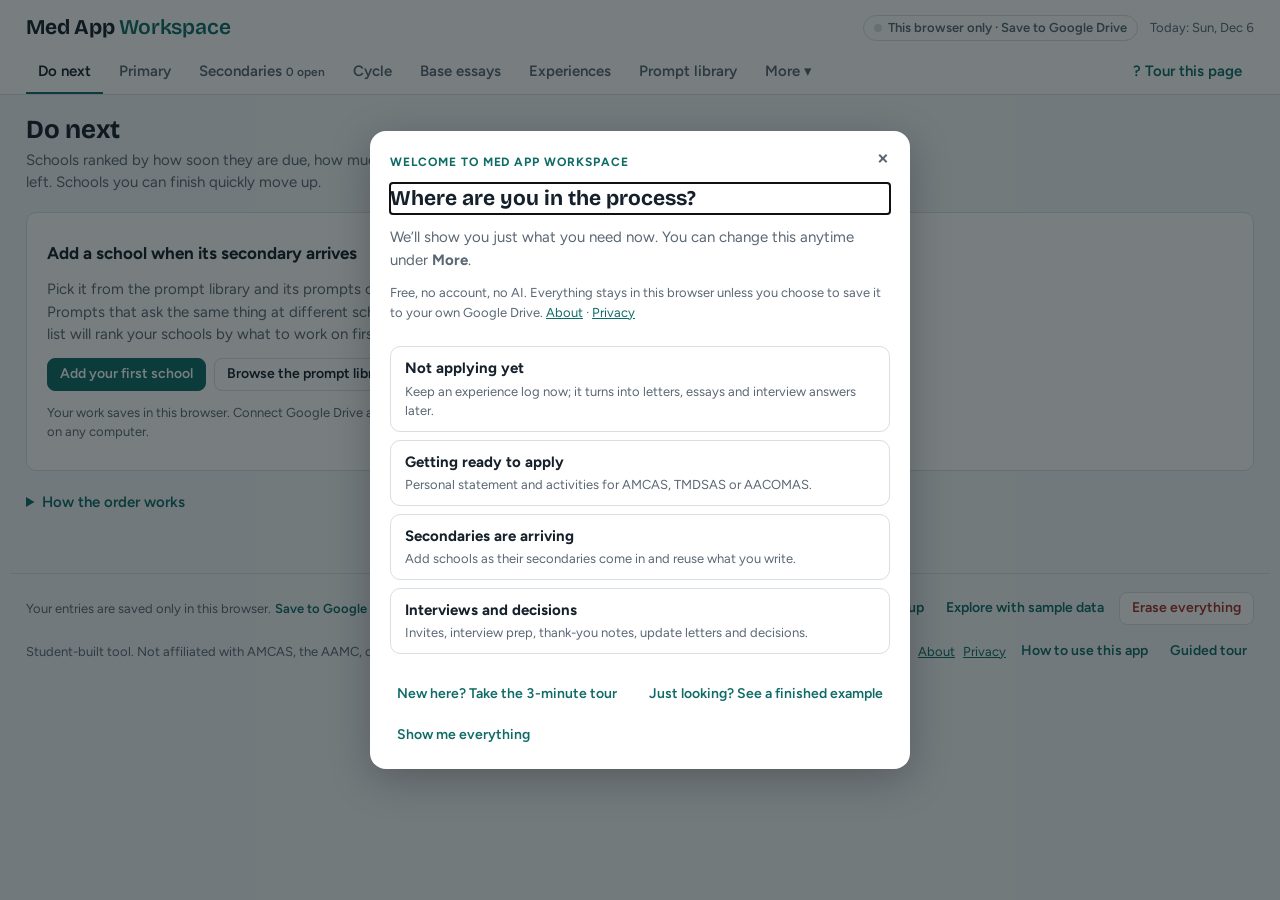
==== public/index.html @ 1014c9ec "Applicant testing (interview-stage user): add already-submitted schools without prompts, no overdue " ====
<!doctype html>
<html lang="en">
<head>
<meta charset="utf-8">
<meta name="viewport" content="width=device-width, initial-scale=1, viewport-fit=cover">
<title>Med App Workspace</title>
<meta name="description" content="Write and track your whole medical school application: primary essays and activities, secondaries, interviews, letters and decisions.">
<meta name="theme-color" content="#0E6B66">
<meta name="robots" content="noindex">
<link rel="manifest" href="manifest.webmanifest">
<link rel="icon" href="favicon.png" type="image/png">
<link rel="apple-touch-icon" href="apple-touch-icon.png">
<meta name="apple-mobile-web-app-capable" content="yes">
<meta name="apple-mobile-web-app-title" content="Secondaries">
<link rel="preconnect" href="https://fonts.googleapis.com">
<link rel="preconnect" href="https://fonts.gstatic.com" crossorigin>
<link rel="stylesheet" href="https://fonts.googleapis.com/css2?family=Bricolage+Grotesque:opsz,wght@12..96,600;12..96,700&family=Figtree:wght@400;500;600;700&family=Source+Serif+4:opsz,wght@8..60,400;8..60,600&display=swap">
<style>
/* Layout: one working column (max 960px); sticky tab bar; lists are divided rows, not card grids; essay text in a serif "page". */
:root{
  --bg:#F2F5F7; --surface:#FFFFFF; --ink:#15202B; --muted:#5A6774; --line:#D7DEE4; --line-soft:#E7ECF0;
  --accent:#0E6B66; --accent-ink:#FFFFFF; --accent-soft:#DCEEEB;
  --warn:#9A5800; --warn-soft:#FBEED6; --bad:#A1322A; --bad-soft:#F8E1DD; --good:#2C7537; --good-soft:#E0F0E2; --info:#1F5FA8; --info-soft:#E1ECF8;
  --ins:#CDEBD3; --del:#F5D6D1;
  --f-display:"Bricolage Grotesque", "Figtree", system-ui, sans-serif;
  --f-ui:"Figtree", system-ui, -apple-system, "Segoe UI", sans-serif;
  --f-essay:"Source Serif 4", Georgia, "Times New Roman", serif;
  --r:10px;
}
@media (prefers-color-scheme: dark){ :root:not([data-theme="light"]){
  --bg:#0E141A; --surface:#161F28; --ink:#E3E9EF; --muted:#94A2AF; --line:#2A3641; --line-soft:#212B35;
  --accent:#55BDB4; --accent-ink:#0B1A19; --accent-soft:#16332F;
  --warn:#E5A84E; --warn-soft:#3A2A11; --bad:#EF887E; --bad-soft:#3E1D1A; --good:#80CB8D; --good-soft:#18311E; --info:#8CB8EC; --info-soft:#17283D;
  --ins:#1F4228; --del:#4A2420; color-scheme:dark; } }
:root[data-theme="dark"]{
  --bg:#0E141A; --surface:#161F28; --ink:#E3E9EF; --muted:#94A2AF; --line:#2A3641; --line-soft:#212B35;
  --accent:#55BDB4; --accent-ink:#0B1A19; --accent-soft:#16332F;
  --warn:#E5A84E; --warn-soft:#3A2A11; --bad:#EF887E; --bad-soft:#3E1D1A; --good:#80CB8D; --good-soft:#18311E; --info:#8CB8EC; --info-soft:#17283D;
  --ins:#1F4228; --del:#4A2420; color-scheme:dark; }

*{box-sizing:border-box}
:root{padding-top:env(safe-area-inset-top,0px); padding-bottom:env(safe-area-inset-bottom,0px)}
body{margin:0; -webkit-text-size-adjust:100%}
[hidden]{display:none!important}
.tour{position:fixed; inset:0; z-index:50; background:rgba(10,20,25,.55); display:flex; align-items:flex-end; justify-content:center; padding:16px max(16px,env(safe-area-inset-right,0px)) max(16px,env(safe-area-inset-bottom,0px)) max(16px,env(safe-area-inset-left,0px))}
@media (min-width:600px){ .tour{align-items:center} }
.tour .card2{background:var(--surface); color:var(--ink); border-radius:16px; width:100%; max-width:460px; max-height:calc(100dvh - 32px); overflow-y:auto; padding:22px 20px 18px; display:flex; flex-direction:column; gap:12px; box-shadow:0 10px 40px rgba(0,0,0,.25)}
.tour .step-n{font-size:12px; text-transform:uppercase; letter-spacing:.08em; color:var(--accent); font-weight:700}
.tour h2{font-family:var(--f-display); font-size:21px}
.tour p{margin:0; color:var(--muted)}
.tour .dots{display:flex; gap:6px; justify-content:center}
.tour .dots i{width:7px; height:7px; border-radius:50%; background:var(--line)}
.tour .dots i.on{background:var(--accent)}
.tour .acts{display:flex; justify-content:space-between; align-items:center; gap:10px}
.tour .card2{max-width:540px; position:relative}
.tour .x{position:absolute; top:10px; right:10px; border:0; background:transparent; font-size:22px; line-height:1; color:var(--muted); padding:6px 10px; cursor:pointer; border-radius:8px}
.tour .x:hover{background:var(--line-soft)}
.tour .demo{background:var(--bg); border:1px solid var(--line); border-radius:12px; padding:12px; display:flex; flex-direction:column; gap:8px; font-size:13px}
.tour .demo .r{display:flex; gap:8px; align-items:center; flex-wrap:wrap}
.tour .fake{display:inline-flex; align-items:center; gap:6px; padding:4px 10px; border-radius:8px; border:1px solid var(--line); background:var(--surface); font-weight:600; font-size:12.5px}
.tour .fake.acc{background:var(--accent); border-color:var(--accent); color:var(--accent-ink)}
.tour .fake.warn{background:var(--warn-soft); border-color:transparent; color:var(--warn)}
.tour .fake.good{background:var(--good-soft); border-color:transparent; color:var(--good)}
.tour .ln{height:7px; border-radius:4px; background:var(--line)}
.tour .dots button{width:9px; height:9px; border-radius:50%; background:var(--line); border:0; padding:0; cursor:pointer}
.tour .dots button.on{background:var(--accent)}
.tour .foot2{display:flex; justify-content:space-between; align-items:center; gap:10px; flex-wrap:wrap; border-top:1px solid var(--line-soft); padding-top:10px}
.tour .foot2 label{display:inline-flex; gap:8px; align-items:center; font-size:13px; color:var(--muted); cursor:pointer}
.tour .keys{} @media (max-width:600px){ .tour .keys{display:none} }
.tour kbd{font-family:var(--f-ui); font-size:11px; border:1px solid var(--line); border-bottom-width:2px; border-radius:4px; padding:0 5px; color:var(--muted)}
.install{background:var(--warn-soft); border-radius:var(--r); padding:12px 14px; margin-top:14px}
.hero-empty{padding:28px 20px; display:flex; flex-direction:column; gap:12px; align-items:flex-start}
.hero-empty p{margin:0; color:var(--muted); max-width:60ch}
body{background:var(--bg); color:var(--ink); font-family:var(--f-ui); font-size:15px; line-height:1.5; font-variant-numeric:tabular-nums}
body::before{content:""; position:fixed; inset:0 0 auto; height:env(safe-area-inset-top,0px); z-index:10; background:var(--surface)}
.wrap{max-width:960px; margin:0 auto; padding-left:max(16px, env(safe-area-inset-left,0px)); padding-right:max(16px, env(safe-area-inset-right,0px))}
header.top{background:var(--surface); border-bottom:1px solid var(--line); position:sticky; top:env(safe-area-inset-top,0px); z-index:5}
.top-row{display:flex; align-items:center; gap:12px; padding-block:12px 0; flex-wrap:wrap}
.brand{font-family:var(--f-display); font-weight:700; font-size:21px; letter-spacing:-.01em; margin:0}
.brand span{color:var(--accent); font-weight:600}
.pill{display:inline-flex; align-items:center; gap:4px; font-size:12px; font-weight:600; padding:2px 8px; border-radius:999px; background:var(--line-soft); color:var(--muted); white-space:nowrap}
.top-row .grow{flex:1}
nav.tabs{display:flex; gap:4px; overflow-x:auto; padding-block:8px 0; scrollbar-width:none}
nav.tabs a{padding:8px 12px 10px; color:var(--muted); text-decoration:none; font-weight:600; border-bottom:2.5px solid transparent; white-space:nowrap}
nav.tabs a[aria-current="page"]{color:var(--ink); border-color:var(--accent)}
.tip{display:flex; align-items:flex-start; gap:10px; padding:10px 12px; margin-bottom:14px; border:1px solid var(--accent); border-radius:10px; background:var(--accent-soft)}
.tip-i{flex:none; width:20px; height:20px; border-radius:50%; background:var(--accent); color:#fff; font:700 12px/20px Georgia,serif; text-align:center; font-style:italic}
.ck-bar{height:4px; background:var(--line-soft); margin:0 16px}
.ck-bar i{display:block; height:100%; background:var(--accent); border-radius:2px}
.ck-list li{align-items:center}
.ck-list .ck-box{width:20px; height:20px; flex:none; border:1.5px solid var(--line); border-radius:6px; display:inline-flex; align-items:center; justify-content:center; font-size:13px; color:#fff; margin-right:10px}
.ck-list li.done .ck-box{background:var(--accent); border-color:var(--accent)}
.ck-list li.done .main{color:var(--muted); text-decoration:line-through}
.sr-only{position:absolute; width:1px; height:1px; overflow:hidden; clip:rect(0 0 0 0)}
#gt{position:fixed; inset:0; z-index:60}
#gt .gt-hole{position:fixed; border-radius:12px; box-shadow:0 0 0 9999px rgba(10,20,25,.6); outline:2px solid var(--accent); outline-offset:2px; pointer-events:none; transition:top .25s, left .25s, width .25s, height .25s}
#gt .gt-hole.none{outline:none; width:0; height:0; top:50%; left:50%}
#gt .gt-pop{position:fixed; width:min(380px, calc(100vw - 32px)); background:var(--surface); color:var(--ink); border-radius:14px; padding:16px 18px 14px; box-shadow:0 12px 40px rgba(0,0,0,.3); display:flex; flex-direction:column; gap:8px}
#gt .gt-pop h2{margin:0; font-size:18px}
#gt .gt-pop p{margin:0; line-height:1.5}
#gt .gt-n{font-size:12px; letter-spacing:.06em; text-transform:uppercase; color:var(--accent); font-weight:700}
#gt .gt-acts{display:flex; gap:8px; align-items:center; margin-top:4px; flex-wrap:wrap}
.stage-opt{display:flex; flex-direction:column; align-items:flex-start; gap:2px; text-align:left; width:100%; padding:10px 14px; border:1px solid var(--line); border-radius:10px; background:var(--card, transparent); color:inherit; font:inherit; cursor:pointer}
.stage-opt:hover,.stage-opt:focus-visible,.stage-opt.on{border-color:var(--accent); background:var(--accent-soft)}
.stage-opt span{font-size:13px; color:var(--muted)}
nav.tabs .tab-more{font:inherit; background:none; border:0; border-bottom:2.5px solid transparent; padding:8px 12px 10px; color:var(--muted); font-weight:600; cursor:pointer; white-space:nowrap}
nav.tabs .tab-more[aria-expanded="true"]{color:var(--ink)}
nav.tabs .tab-help{margin-left:auto; color:var(--accent)}
nav.tabs a .n{font-size:12px; margin-left:4px; color:var(--muted)}
main{padding-block:20px 60px}
.layout{display:grid; grid-template-columns:minmax(0,1fr); gap:20px; align-items:start}
@media (min-width:1180px){ .wrap{max-width:1260px} .layout.has-side{grid-template-columns:minmax(0,1fr) 300px} .side{position:sticky; top:calc(env(safe-area-inset-top,0px) + 110px); max-height:calc(100vh - 130px); overflow-y:auto} .side-m{display:none} }
@media (max-width:1179px){ .side{display:none} }
.sugg{display:flex; flex-direction:column; gap:10px}
.sugg-h{display:flex; align-items:baseline; gap:8px}
.sugg-h h2{font-size:15px; flex:1}
.sg{background:var(--surface); border:1px solid var(--line); border-radius:var(--r); padding:12px 14px; display:flex; flex-direction:column; gap:8px}
.sg .k{font-size:11px; font-weight:700; text-transform:uppercase; letter-spacing:.07em; color:var(--accent)}
.sg .k.warn{color:var(--warn)}
.sg p{margin:0; font-size:13.5px; line-height:1.45}
.sg q{display:block; quotes:none; font-family:var(--f-essay); font-size:14px; color:var(--muted); border-left:2px solid var(--line); padding-left:8px}
.sg .acts{display:flex; gap:6px; flex-wrap:wrap}
.sg .acts button{font-size:12.5px; padding:5px 9px}
.sg .acts .ghost{padding-inline:4px}
.sim{font-size:12px; font-weight:700; color:var(--muted); font-variant-numeric:tabular-nums}
details.side-m{margin-bottom:16px; background:var(--surface); border:1px solid var(--line); border-radius:var(--r)}
details.side-m > summary{cursor:pointer; padding:12px 14px; font-weight:700; list-style:none; display:flex; gap:8px; align-items:center}
details.side-m > summary::-webkit-details-marker{display:none}
details.side-m > summary::after{content:"Show"; margin-left:auto; font-weight:600; color:var(--accent); font-size:13px}
details.side-m[open] > summary::after{content:"Hide"}
details.side-m .sugg{padding:0 12px 12px}
.brief{background:var(--surface); border:1px solid var(--line); border-radius:var(--r); padding:14px 16px; margin-bottom:16px; display:grid; grid-template-columns:auto minmax(0,1fr); gap:8px 14px; align-items:baseline}
.brief dt{font-size:12px; font-weight:700; text-transform:uppercase; letter-spacing:.07em; color:var(--muted); white-space:nowrap}
.brief dd{margin:0; font-size:15px; line-height:1.45}
.brief dd .od{color:var(--bad); font-weight:600}
.brief dd button{margin-left:6px; vertical-align:baseline; font-size:13px; padding:4px 10px}
.brief .first dt{color:var(--accent)}
.brief .first dd{font-weight:600}
@media (max-width:520px){ .brief{grid-template-columns:minmax(0,1fr)} .brief dt{margin-top:4px} }
#sync-chip{display:inline-flex}
.schip{display:inline-flex; align-items:center; gap:6px; font-size:13px; font-weight:600; padding:4px 10px; border-radius:999px; border:1px solid var(--line); background:var(--surface); color:var(--muted); cursor:pointer; white-space:nowrap}
.schip i{width:8px; height:8px; border-radius:50%; background:var(--muted); flex:none}
.schip.ok i{background:var(--good)} .schip.busy i{background:var(--accent)} .schip.warn{color:var(--warn); border-color:var(--warn)} .schip.warn i{background:var(--warn)} .schip.local i{background:var(--line)}
@media (max-width:520px){ #today-l{display:none} }
.lockout{position:fixed; inset:0; z-index:60; background:rgba(10,20,25,.6); display:flex; align-items:center; justify-content:center; padding:16px}
.lockout .card2{background:var(--surface); color:var(--ink); border-radius:16px; max-width:420px; padding:22px 20px; display:flex; flex-direction:column; gap:12px}
.lockout h2{font-family:var(--f-display); font-size:21px} .lockout p{margin:0; color:var(--muted)}
.gbtn{display:inline-flex; align-items:center; gap:8px}
.gbtn svg{width:16px; height:16px}
.badge{display:inline-flex; min-width:20px; height:20px; padding:0 6px; border-radius:10px; background:var(--accent); color:var(--accent-ink); font-size:12px; font-weight:700; align-items:center; justify-content:center}
h1{font-family:var(--f-display); font-weight:700; font-size:26px; line-height:1.15; margin:0 0 4px; text-wrap:balance; letter-spacing:-.01em}
h2{font-size:17px; margin:0; font-weight:700}
h3{font-size:12px; text-transform:uppercase; letter-spacing:.07em; color:var(--muted); margin:0; font-weight:700}
.sub{color:var(--muted); margin:0 0 18px; max-width:65ch}
.stack{display:flex; flex-direction:column; gap:16px}
.row{display:flex; gap:8px; align-items:center; flex-wrap:wrap}
.muted{color:var(--muted)}
.small{font-size:13px}
a{color:var(--accent)}
button, .btn{font:inherit; font-weight:600; font-size:14px; border-radius:8px; border:1px solid var(--line); background:var(--surface); color:var(--ink); padding:7px 12px; cursor:pointer; line-height:1.2}
button:hover{border-color:var(--muted)}
button.primary{background:var(--accent); border-color:var(--accent); color:var(--accent-ink)}
button.ghost{border-color:transparent; background:transparent; color:var(--accent); padding-inline:6px}
button.danger{color:var(--bad)}
button:disabled{opacity:.5; cursor:not-allowed}
button:focus-visible, a:focus-visible, input:focus-visible, select:focus-visible, textarea:focus-visible{outline:2.5px solid var(--accent); outline-offset:2px}
input, select, textarea{font:inherit; color:var(--ink); background:var(--surface); border:1px solid var(--line); border-radius:8px; padding:7px 9px; min-width:0}
label.f, div.f{display:flex; flex-direction:column; gap:4px; font-size:13px; font-weight:600; color:var(--muted)}
label.f input, label.f select{font-weight:400; color:var(--ink)}
label.chk{display:inline-flex; gap:8px; align-items:center; font-weight:600; font-size:14px}
.panel{background:var(--surface); border:1px solid var(--line); border-radius:var(--r)}
.panel > .ph{padding:12px 16px; border-bottom:1px solid var(--line-soft); display:flex; gap:10px; align-items:center; flex-wrap:wrap}
.panel > .pb{padding:14px 16px}
.list{list-style:none; margin:0; padding:0}
.list > li{padding:14px 16px; border-top:1px solid var(--line-soft); display:flex; gap:14px; align-items:flex-start}
.list > li:first-child{border-top:0}
.list .main{flex:1; min-width:0}
.rank-n{font-family:var(--f-display); font-weight:700; font-size:22px; color:var(--muted); width:28px; flex:none; line-height:1.1; text-align:right}
.chips{display:flex; gap:6px; flex-wrap:wrap; margin-top:6px}
.chip{font-size:12px; font-weight:600; padding:2px 8px; border-radius:6px; background:var(--line-soft); color:var(--muted); white-space:nowrap}
.chip.bad{background:var(--bad-soft); color:var(--bad)}
.chip.warn{background:var(--warn-soft); color:var(--warn)}
.chip.good{background:var(--good-soft); color:var(--good)}
.chip.acc{background:var(--accent-soft); color:var(--accent)}
/* one status color system: Not started grey, Drafting amber, Ready blue, In portal / Submitted green */
.st-todo{--sc:var(--muted); --sb:var(--line-soft)} .st-drafting{--sc:var(--warn); --sb:var(--warn-soft)} .st-ready{--sc:var(--info); --sb:var(--info-soft)} .st-pasted{--sc:var(--good); --sb:var(--good-soft)}
.pill{display:inline-flex; align-items:center; gap:6px; font-size:12.5px; font-weight:650; padding:3px 10px; border-radius:999px; background:var(--sb); color:var(--sc); white-space:nowrap}
.pill::before{content:""; width:7px; height:7px; border-radius:50%; background:var(--sc)}
select.pill{appearance:none; -webkit-appearance:none; border:1px solid transparent; padding:4px 26px 4px 12px; cursor:pointer; background-image:linear-gradient(45deg,transparent 50%,var(--sc) 50%),linear-gradient(135deg,var(--sc) 50%,transparent 50%); background-position:calc(100% - 13px) 55%, calc(100% - 9px) 55%; background-size:4px 4px; background-repeat:no-repeat; background-color:var(--sb); height:auto; min-height:0}
select.pill::before{display:none}
.next{margin-top:8px; font-size:14px}
.next b{font-weight:700}
.stars{color:var(--accent); letter-spacing:1px; font-size:13px}
.stars .off{color:var(--line)}
.back{display:inline-flex; gap:6px; margin-bottom:10px}
.grid-f{display:grid; grid-template-columns:repeat(auto-fit, minmax(150px,1fr)); gap:12px}
.computed{font-size:15px; font-weight:600; color:var(--ink); padding:7px 0}
.etable{width:100%; border-collapse:collapse}
.etable td{padding:12px 16px; border-top:1px solid var(--line-soft); vertical-align:top}
.etable tr:first-child td{border-top:0}
.prompt-t{font-weight:600}
.meter{display:flex; align-items:center; gap:8px; font-size:13px; color:var(--muted)}
.bar{width:80px; height:6px; border-radius:3px; background:var(--line-soft); overflow:hidden; flex:none}
.bar i{display:block; height:100%; background:var(--accent)}
.bar.over i{background:var(--bad)}
.meter.over{color:var(--bad); font-weight:600}
.banner{border-radius:var(--r); padding:12px 14px; display:flex; gap:12px; align-items:center; flex-wrap:wrap}
.banner.warn{background:var(--warn-soft); color:var(--ink)}
.banner.warn strong{color:var(--warn)}
.banner.info{background:var(--accent-soft)}
.banner .grow{flex:1; min-width:200px}
.page{font-family:var(--f-essay); font-size:17px; line-height:1.65; width:100%; min-height:260px; padding:16px 18px; resize:vertical; border-radius:var(--r)}
#essay-text.page{min-height:max(320px, 52vh); resize:none; overflow:hidden; padding:22px 26px; font-size:17.5px; line-height:1.7}
.promptbox.clamp{display:-webkit-box; -webkit-line-clamp:2; -webkit-box-orient:vertical; overflow:hidden}
.ebar{position:sticky; bottom:0; z-index:5; display:flex; align-items:center; gap:10px; flex-wrap:wrap; padding:10px 12px; margin-top:-6px; background:var(--surface); border:1px solid var(--line); border-radius:var(--r); box-shadow:0 -6px 18px rgba(0,0,0,.06)}
.ebar .grow{flex:1}
.emenu{position:relative} .emenu>summary{list-style:none; cursor:pointer; padding:6px 10px; border-radius:8px; font-weight:700} .emenu>summary::-webkit-details-marker{display:none}
.emenu[open]>div{position:absolute; right:0; bottom:calc(100% + 6px); z-index:20; min-width:220px; padding:6px; background:var(--surface); border:1px solid var(--line); border-radius:10px; box-shadow:0 10px 30px rgba(0,0,0,.15); display:flex; flex-direction:column; gap:2px}
.emenu[open]>div button{justify-content:flex-start; text-align:left; width:100%}
.sumline{display:flex; justify-content:space-between; align-items:center; gap:12px; flex-wrap:wrap; padding:10px 14px; margin:4px 0 16px; background:var(--surface); border:1px solid var(--line); border-radius:var(--r); font-size:14.5px}
.sumline .dot{margin:0 8px; color:var(--muted)}
.erows .erow{display:grid; grid-template-columns:minmax(0,1fr) auto auto auto auto; align-items:center; gap:12px}
.erow-t{font-weight:650; font-size:15.5px}
.erow-t .linkish{font:inherit; background:none; border:0; padding:0; color:var(--ink); cursor:pointer; text-align:left}
.erow-t .linkish:hover{color:var(--accent); text-decoration:underline}
.erow-p{display:-webkit-box; -webkit-line-clamp:1; -webkit-box-orient:vertical; overflow:hidden; margin-top:2px; max-width:72ch}
.erow .emenu[open]>div{bottom:auto; top:calc(100% + 6px)}
@media (max-width:760px){ .erows .erow{grid-template-columns:minmax(0,1fr) auto auto; gap:8px 10px} .erows .erow .main{grid-column:1/-1} .erow-m{grid-column:1/-1} .erows .erow select.pill{justify-self:start; width:auto; max-width:100%} }
.stabs{display:flex; gap:4px; flex-wrap:wrap; margin-bottom:8px}
.stabs button{font-size:13px; padding:5px 10px; border-radius:999px; border:1px solid var(--line); background:transparent; color:var(--muted); font-weight:600}
.stabs button[aria-pressed="true"]{background:var(--accent-soft); color:var(--accent); border-color:var(--accent)}
.stabs .n{font-size:11.5px; margin-left:4px; opacity:.8}
.promptbox{font-family:var(--f-essay); font-size:17px; line-height:1.5; margin:4px 0 0; max-width:70ch}
.diff{font-family:var(--f-essay); font-size:16px; line-height:1.8; white-space:pre-wrap; overflow-wrap:anywhere}
.diff del{background:var(--del); text-decoration:line-through; text-decoration-color:var(--bad); border-radius:3px; padding:1px 1px}
.diff ins{background:var(--ins); text-decoration:none; border-radius:3px; padding:1px 1px}
.hacts{display:inline-flex; gap:4px; vertical-align:middle; margin:0 4px; white-space:nowrap}
.hacts button{font-family:var(--f-ui); font-size:12px; padding:2px 7px; border-radius:6px}
.hacts .nf{font-family:var(--f-ui); font-size:12px; color:var(--muted); font-style:italic}
.legend{display:flex; gap:14px; flex-wrap:wrap; font-size:13px; color:var(--muted)}
.legend del, .legend ins{padding:0 4px; border-radius:3px}
.legend del{background:var(--del)} .legend ins{background:var(--ins); text-decoration:none}
.two{display:grid; grid-template-columns:minmax(0,1fr) 300px; gap:16px; align-items:start}
@media (max-width:760px){ .two{grid-template-columns:minmax(0,1fr)} }
.fam-head{display:flex; gap:10px; align-items:baseline; flex-wrap:wrap}
details.how{margin-top:20px}
details.how summary{cursor:pointer; font-weight:600; color:var(--accent)}
details.how div{padding-top:8px; color:var(--muted); max-width:65ch}
.toast{position:fixed; left:50%; transform:translateX(-50%); bottom:calc(20px + env(safe-area-inset-bottom,0px)); background:var(--ink); color:var(--bg); padding:9px 14px; border-radius:8px; font-weight:600; font-size:14px; z-index:20; max-width:calc(100% - 32px)}
.empty{padding:18px 16px; color:var(--muted)}
.picker{position:relative}
.seg{display:inline-flex; border:1px solid var(--line); border-radius:8px; overflow:hidden}
.seg button{border:0; border-radius:0; padding:6px 12px; background:var(--surface); color:var(--muted)}
.seg button+button{border-left:1px solid var(--line)}
.seg button[aria-pressed="true"]{background:var(--accent); color:var(--accent-ink)}
.pick-list{list-style:none; margin:6px 0 0; padding:4px; border:1px solid var(--line); border-radius:8px; background:var(--surface); max-height:320px; overflow-y:auto}
.pick-list li{padding:8px 10px; border-radius:6px; cursor:pointer; display:flex; gap:10px; align-items:baseline; justify-content:space-between}
.pick-list li .nm{font-weight:600; min-width:0}
.pick-list li .meta{font-size:12px; color:var(--muted); white-space:nowrap}
.pick-list li[aria-selected="true"], .pick-list li:hover{background:var(--accent-soft)}
.pick-list li[aria-disabled="true"]{cursor:default; opacity:.55; background:none}
.pick-list li.custom{border-top:1px solid var(--line-soft); margin-top:4px; color:var(--accent)}
.chosen{display:flex; gap:10px; align-items:center; flex-wrap:wrap; padding:10px 12px; border-radius:8px; background:var(--accent-soft)}
.chosen b{flex:1; min-width:0}
.plist{list-style:none; margin:0; padding:0; border:1px solid var(--line-soft); border-radius:8px}
.plist li{padding:10px 12px; border-top:1px solid var(--line-soft)}
.plist li:first-child{border-top:0}
.plist label{display:flex; gap:10px; align-items:flex-start; cursor:pointer}
.plist input{margin-top:4px; flex:none}
.plist .pm{font-size:12px; color:var(--muted); margin-top:2px}
.lib-s{display:flex; gap:10px; align-items:center; margin-bottom:14px}
.lib-s input{flex:1}
textarea.code{font-family:ui-monospace, Menlo, monospace; font-size:12px; width:100%; min-height:90px}
footer.foot{border-top:1px solid var(--line); padding-block:18px 30px; color:var(--muted); font-size:13px}
@media (max-width:600px){
  .etable, .etable tbody, .etable tr, .etable td{display:block; width:100%}
  .etable td{border-top:0; padding:4px 16px}
  .etable tr{border-top:1px solid var(--line-soft); padding-block:10px}
  .etable tr:first-child{border-top:0}
  h1{font-size:23px}
}
@media (prefers-reduced-motion:no-preference){ .toast{animation:up .18s ease-out} @keyframes up{from{opacity:.4; transform:translate(-50%,6px)}} }

/* cycle board */
.board{display:grid; grid-template-columns:repeat(5,minmax(0,1fr)); gap:10px; align-items:start}
.bcol{background:var(--line-soft); border-radius:var(--r); padding:10px; min-width:0}
.bcol h3{margin:0 0 8px; font-size:13px}
.bcard{display:flex; flex-direction:column; align-items:flex-start; gap:6px; width:100%; text-align:left; background:var(--surface); border:1px solid var(--line); border-radius:8px; padding:9px 10px; margin-bottom:8px; cursor:pointer; font:inherit; color:inherit}
.bcard:hover{border-color:var(--accent)}
.two-col{display:grid; grid-template-columns:1fr 1fr; gap:14px; align-items:start}
@media (max-width:800px){ .two-col{grid-template-columns:1fr} }
.bcard .nm{font-weight:600; font-size:14px; line-height:1.25}
.bcard .chip{white-space:normal; text-align:left}
@media (max-width:900px){ .board{grid-template-columns:1fr 1fr} }
@media (max-width:560px){ .board{grid-template-columns:1fr} }

/* focus view */
body.focus-mode header.top, body.focus-mode #foot{display:none}
body.focus-mode #main{max-width:none; padding:0}
.focus{min-height:100vh; display:flex; flex-direction:column; background:var(--bg)}
.fbar{position:sticky; top:0; z-index:5; display:flex; align-items:center; gap:12px; padding:10px 20px; background:var(--surface); border-bottom:1px solid var(--line); flex-wrap:wrap}
.fgrid{flex:1; display:grid; grid-template-columns:minmax(0,720px); justify-content:center; gap:28px; padding:24px 20px 90px}
.fgrid.with-rail{grid-template-columns:minmax(0,720px) minmax(260px,380px)}
.fcol{min-width:0}
.fprompt{font-family:var(--f-essay); font-size:15px; color:var(--muted); line-height:1.55; margin:0 0 14px; padding:0 2px}
.fpage{min-height:62vh; font-size:19px; line-height:1.75; padding:22px 26px; border-color:transparent; box-shadow:0 1px 3px rgba(0,0,0,.06)}
.frail{position:sticky; top:70px; align-self:start; max-height:calc(100vh - 160px); overflow:auto; display:flex; flex-direction:column; gap:12px}
.fstatus{position:fixed; left:0; right:0; bottom:0; display:flex; justify-content:space-between; align-items:center; gap:12px; padding:10px 20px; background:var(--surface); border-top:1px solid var(--line); flex-wrap:wrap}
@media (max-width:900px){ .fgrid.with-rail{grid-template-columns:minmax(0,1fr)} .frail{position:static; max-height:none} }
.vstrip{display:flex; flex-wrap:wrap; align-items:center; gap:6px}
.vchip{font:inherit; font-size:13px; padding:3px 10px; border-radius:999px; border:1px solid var(--line); background:var(--card, transparent); color:inherit; cursor:pointer}
.vchip.on{border-color:var(--accent); background:var(--accent-soft); font-weight:600}
.vchip.work{cursor:default; border-style:dashed}
</style>
</head>
<body>
<header class="top">
  <div class="wrap">
    <div class="top-row">
      <p class="brand">Med App <span>Workspace</span></p>
      <span class="pill" id="demo-pill" hidden>Sample data</span>
      <span class="grow"></span>
      <span id="sync-chip"></span>
      <span class="small muted" id="today-l"></span>
    </div>
    <nav class="tabs" id="tabs" aria-label="Sections"></nav>
  </div>
</header>
<div class="wrap" id="install-wrap" hidden><div class="install small"><b>Tip: add this to your Home Screen.</b> In Safari, tap Share, then Add to Home Screen, and use that icon from now on. On iPhone, what you save in Safari doesn’t carry over to the Home Screen app. Already started here? Tap Download backup at the bottom of the page, then Restore backup in the Home Screen app.</div></div>
<main class="wrap" id="main"></main>
<footer class="wrap foot" id="foot"></footer>
<div class="toast" id="toast" role="status" aria-live="polite" hidden></div>
<div class="lockout" id="lockout" hidden><div class="card2"><h2>Open in another tab</h2><p>Secondaries is open in another tab or window. To keep your work from being overwritten, only one can be used at a time.</p><button class="primary" id="lock-take">Use it here instead</button></div></div>
<div class="tour" id="tour" role="dialog" aria-modal="true" aria-labelledby="tour-title" hidden></div>
<div id="gt" role="dialog" aria-modal="true" aria-labelledby="gt-title" hidden><div class="gt-hole"></div><div class="gt-pop"></div></div>
<input type="file" id="restore-file" accept="application/json,.json" hidden>
<input type="file" id="exp-file" accept=".json,.txt,.md,text/plain,application/json" hidden>
<script src="config.js"></script>
<script src="library.js"></script>
<script src="invites.js"></script>

<script>
(function(){
"use strict";
const KEY = "secondaries-v1";
const TOURKEY = "secondaries-intro-hide-v2"; // "1" = don't show the intro on opening
const LIB = (window.PROMPT_LIBRARY && window.PROMPT_LIBRARY.schools) ? window.PROMPT_LIBRARY : {cycle:"", updated:"", schools:[]};
const SHOW_LIBRARY = LIB.schools.length > 0;
const CYCLE = LIB.cycle || "2026-2027";        // cycle the prompt library is for
const FIRST_CYCLE = "2026-2027";               // data saved before cycles were tracked belongs to this one
const REPORT_URL = "https://tally.so/r/rD5rjo"; // "report a prompt change" form (Tally); reviewed before anything changes
function cyc(c){ return c ? c.slice(0,4)+"–"+c.slice(7) : ""; }   // "2026-2027" -> "2026–27"
function reportUrl(name, dual){ return REPORT_URL+"?school="+encodeURIComponent(name||"")+"&cycle="+encodeURIComponent(CYCLE)+"&track="+encodeURIComponent(dual?"MD/PhD or DO/PhD":"MD or DO"); }
function reportLink(name, dual, label){ return '<a class="small" href="'+esc(reportUrl(name,dual))+'" target="_blank" rel="noopener">'+(label||"Report a prompt change")+'</a>'; }
const FAM = {
  diversity:"Diversity & perspective", challenge:"Challenge or failure", why:"Why this school",
  gap:"Gap year / current activities", team:"Teamwork & conflict", career:"Career goals & interests",
  service:"Service & community", ethics:"Ethical dilemma", osteo:"Why osteopathic medicine",
  mdphd:"Why MD/PhD", research:"Research experience", resint:"Research interests", anything:"Anything else", other:"Other",
  update:"Update letter", loi:"Letter of intent", thanks:"Thank-you note", ps:"Personal statement"};
const STATUS = {todo:"Not started", drafting:"Drafting", ready:"Ready", pasted:"In portal"};
const LETTER_FAMS = ["update","loi","thanks"];
function isLetter(e){ return !!e && LETTER_FAMS.includes(e.family); }
function stClass(e){ return "st-"+(e.status||"todo"); }
function statusLabel(e){ return isLetter(e)&&e.status==="pasted" ? "Sent" : (STATUS[e.status]||STATUS.todo); }
function statusOpts(e){ return Object.entries(STATUS).map(([k,l])=>'<option value="'+k+'"'+(e.status===k?' selected':'')+'>'+(isLetter(e)&&k==="pasted"?"Sent":l)+'</option>').join(""); }
const OUTCOME = {hold:"On hold", wl:"Waitlisted", acc:"Accepted", rej:"Rejected", wd:"Withdrawn"};
const INV = (window.INVITE_DATA && window.INVITE_DATA.schools) ? window.INVITE_DATA : {schools:{}};
const DEFAULT_TURNAROUND = 14;

/* ---------- dates ---------- */
const DAY = 864e5;
function today(){ const d=new Date(); d.setHours(0,0,0,0); return d; }
function iso(d){ const z=n=>String(n).padStart(2,"0"); return d.getFullYear()+"-"+z(d.getMonth()+1)+"-"+z(d.getDate()); }
function parse(s){ if(!s) return null; const [y,m,d]=s.split("-").map(Number); return new Date(y,m-1,d); }
function off(n){ return iso(new Date(today().getTime()+n*DAY)); }
function fmt(s){ const d=parse(s); return d? d.toLocaleDateString(undefined,{month:"short", day:"numeric"}) : "—"; }
function daysUntil(s){ const d=parse(s); return d? Math.round((d-today())/DAY) : null; }
function addDays(s,n){ const d=parse(s); return d? iso(new Date(d.getTime()+n*DAY)) : null; }

/* ---------- sample data: a fictional applicant ("Jordan") applying to real schools from the library ---------- */
// Everything here is invented for exploring the app. Loading it sets your own data aside; "Back to my data" restores it.
const D1 = "Every Saturday for three years, I sat between patients and physicians at the Eastside Free Clinic, translating between Spanish and English. At first I thought my job was words. Then a patient told me she had stopped her blood pressure pills because the label said to take them “once” daily, and in Spanish “once” means eleven. The gap was not vocabulary. It was context and trust. I started asking patients to repeat their plan back at the end of each visit, and I wrote a one-page guide for new volunteer interpreters. As a physician, I will bring that habit of checking what was understood, not just what was said, to every patient.";
const D2 = D1.replace("for three years","for four years").replace("new volunteer interpreters.","new volunteer interpreters. The clinic now hands that guide to every new interpreter.");
const D3 = D2.replace("At first I thought my job was words.","At first I believed my job was only words.").replace("As a physician, I will bring that habit of checking what was understood, not just what was said, to every patient.","As a physician, I want every patient to leave knowing their plan, and I will keep checking what was understood, not only what was said.");
const C1 = "I failed my first organic chemistry exam with a 41. I had studied the way I always had, by rereading notes, and it had always worked. Sitting in office hours, I learned that I could recognize every mechanism but could not draw one from a blank page. I rebuilt how I studied: blank-page practice, a weekly group where we each taught one reaction, and spaced review on Sundays. I finished the course with an A minus and later tutored nine students in the same class. The grade mattered less than what it taught me: when something stops working, I look for the reason before I work harder.";
const C2 = C1.replace("The grade mattered less","I also learned to go to office hours in the first week, not the fifth. The grade mattered less");
const PS1 = "The first patient I interpreted for at the Eastside Free Clinic was a man with heart failure who nodded through his whole visit. Afterward, in the hallway, he asked me what “fluid” meant. He had been told to limit it for a year.\n\nI came to medicine through that hallway. For four years I interpreted every Saturday, and I learned that a plan a patient does not understand is not really a plan. I started asking patients to repeat their instructions back, and I wrote a guide for new interpreters.\n\nIn Dr. Priya Shah’s cardiology lab, I studied why some failing hearts scar faster than others. I spent eight months on a staining protocol that did not work before it did. Research taught me patience, and it taught me to ask a better question when the first one fails.\n\nI want to be a physician who connects the two: the science of why hearts fail and the conversations that decide whether patients can live with that failure at home.";
const PS2 = PS1.replace("I came to medicine through that hallway.","I think I came to medicine through that hallway.")
  .replace("Research taught me patience, and it taught me to ask a better question when the first one fails.","Research taught me patience. When a method fails, I now ask what the failure is telling me before I try again, and that is how we found that the antibody was binding only after a longer fixation step.")
  + "\n\nWorking as a scribe in the Riverside emergency department this year, I watched physicians make that connection in minutes: explaining a new diagnosis, checking what landed, and adjusting. Dr. Marcus Bell once stopped mid-sentence, pulled a chair over, and started again with a drawing of the heart on the back of a discharge form. That is the physician I am working to become.";
const PS3 = PS2.replace("I think I came to medicine through that hallway.","I came to medicine through that hallway.")
  .replace("I want to be a physician who connects the two:","I want to be a physician who connects the two worlds I have lived in:")
  + "\n\nI know I still have a lot to learn about medicine. What I bring is four years of practice at making sure people understand, a research habit of looking for the reason something failed, and the patience to keep going until a plan actually works for the person it is meant for.";
const TEAM1 = "Our lab’s fibrosis project stalled for two months because two graduate students disagreed about how to score tissue sections, and the undergraduates, including me, were scoring them both ways. I proposed that we each score the same twenty blinded slides and compare. The results showed the two methods agreed on mild and severe fibrosis but split on the middle cases. We wrote a shared rubric for those, with photos, and I built the spreadsheet that flagged any slide where two scorers differed by more than one grade. My role was not to settle the disagreement but to give the team a way to see it. The project resumed within a week, and the rubric is now part of how new students are trained.";
const SERV1 = "At the Eastside Free Clinic I noticed that patients often missed follow-up visits in the last week of the month. When I asked, several told me it was the week their food benefits ran out and they skipped appointments to work extra shifts. With a nurse, I added a two-question food insecurity screen to intake and built a referral sheet for three nearby food pantries in English and Spanish. In six months, 140 patients were screened and 52 were referred. The numbers were modest, but they changed how I think about missed appointments: as information about a patient’s life, not a failure of motivation.";
const CAREER1 = "I see myself as a cardiologist who spends part of each week in the lab and part in clinic, studying heart failure and caring for patients who live with it. My research on cardiac fibrosis showed me how much is still unknown about why some hearts scar faster than others. My work as an interpreter showed me that the best treatment fails if a patient cannot follow it at home. I want to work on both problems, and a medical degree is the only path that lets me ask the questions at the bedside and carry them back to the bench.";
const GAP1 = "This year I am working full time as a clinical research coordinator in Dr. Priya Shah’s cardiology group, enrolling patients in a heart failure registry and running consent visits in English and Spanish. On weekends I continue interpreting at the Eastside Free Clinic, and two evenings a week I work as an emergency department scribe at Riverside Hospital. I am also finishing a first-author abstract on fibrosis scoring for a regional cardiology meeting in the spring.";
const WHY = n=>"I want to train at "+n+" because I learn best where research and patient care sit close together. My work on cardiac fibrosis made me want a curriculum where I can keep asking questions from clinic in the lab, and "+n+"’s mix of strong clinical training and research opportunities would let me do both from the first year. I would also look for ways to keep doing what I have done for four years: working with Spanish-speaking patients and making sure they leave a visit understanding their plan.";
const BOOK = "Atul Gawande’s Being Mortal changed how I listened during interpreting. Before reading it, I thought my job ended when a patient understood the plan. Gawande made me see that the more important question is often what the patient wants their life to look like, and whether the plan fits that. I started noticing how rarely anyone asked. I would share it with classmates because it is a book about medicine that is really about listening, and because it gave me words for something I had felt in the clinic for years.";
const CURIOUS = "Outside medicine I am curious about how bread works. Two years ago I started baking sourdough, mostly because I wanted to understand why my first ten loaves were flat. I kept a notebook of hydration, temperature and timing, and I learned that the same habits I use in lab, changing one thing at a time and writing everything down, work in a kitchen too. I now bake for the clinic volunteers every month.";
const HEALTH = "My main health-related experiences are four years as a Spanish interpreter at the Eastside Free Clinic, two years of research on cardiac fibrosis in Dr. Priya Shah’s lab, and this year’s work as a clinical research coordinator and emergency department scribe at Riverside Hospital. Since submitting my primary, I have started running consent visits in Spanish for the heart failure registry.";
const ANYTHING1 = "One thing my application may not show clearly is how much my research and clinical work have shaped each other. Several of the questions I brought to the lab came from conversations in the clinic, including why some patients with similar heart function do so differently at home. I hope to keep those two parts of my work connected in medical school.";
const ETHICS_D = "As a scribe, I saw a resident document a full physical exam that I had watched him skip because the department was overwhelmed. I learned that medicine is about listening. I waited until the end of the shift and asked him, privately, whether I had misunderstood what was examined. He corrected the note. Like my interpreting work, where I started asking patients to repeat their plan back at the end of each visit, and I wrote a one-page guide for new volunteer interpreters, it taught me that the gap was not vocabulary. It was context and trust.";
const BAYLOR_CAREER = "Ever since I was young I have always wanted to help people, and medicine is the best way to make a difference. I am most interested in the Research and Global Health areas. My research in Dr. Shah’s lab was done over two years and was presented at a poster session. I have always been passionate about science and I have always wanted to understand how the heart works.";
const UPDATE_NW = "I am writing to update you on my application and to say again how much I hope to join Feinberg.\n\nSince I applied, I have started running consent visits in Spanish for our heart failure registry, and my abstract on standardizing fibrosis scoring was accepted for a poster at the regional cardiology meeting in March.";
const LOI_OSU = "I am writing to let you know that Ohio State is my first choice, and if I am accepted, I will attend.\n\nMy interview day confirmed what drew me to apply. The students I met described a curriculum that lets them follow a question from clinic into research, which is exactly how my own work has grown, from interpreting at the Eastside Free Clinic to studying cardiac fibrosis. I also learned about opportunities to work with Spanish-speaking patients in Columbus, which I would seek out from my first year.\n\nSince my interview, my first abstract was accepted for a poster in March, and I have taken on consent visits in Spanish for our heart failure registry.\n\nThank you for continuing to consider my application.";
const OSU_WHY = "Ohio State’s mission to improve people’s lives matches why I want to be a physician. I want to train at Michigan Medicine because research and patient care sit close together there, and my work on cardiac fibrosis made me want a curriculum where I can bring questions from clinic to the lab. I would also continue working with Spanish-speaking patients, as I have for four years.";

let seq = 1;
function id(p){ return p + (seq++).toString(36) + Math.random().toString(36).slice(2,6); }
// trim a text to a limit at sentence boundaries, as an applicant would before pasting
function fitTo(text, limit, unit){
  if(!limit) return text;
  const len=t=> unit==="words" ? (t.trim().match(/\S+/g)||[]).length : t.length;
  if(len(text)<=limit) return text;
  const parts=text.match(/[^.!?]+[.!?]+["”’]?\s*/g)||[text]; let out="";
  for(const p of parts){ if(len(out+p)>limit) break; out+=p; }
  return out.trim() || text.slice(0, limit);
}
function seed(){
  const N = blank(); N.demo = true; N.created = new Date().toISOString(); S = N;
  N.prefs = {dual:false, cycle:CYCLE, services:{amcas:true, tmdsas:true, aacomas:false}};
  const DAY_MS = 864e5, ago = d=>Date.now()-d*DAY_MS;
  const B = (fam, title, vs)=>{ const b={id:id("b"), family:fam, title, draft:vs[vs.length-1][0], versions:vs.map((v,i)=>({v:i+1, text:v[0], at:off(v[1]), note:v[2]}))}; N.bases.push(b); return b; };
  const bPS = B("ps","Personal statement",[[PS1,-120,"First full draft"],[PS2,-100,"Added scribe paragraph"],[PS3,-92,"After Dr. Shah’s comments"]]);
  const bD = B("diversity","Clinic interpreter",[[D1,-110,"First full draft"],[D2,-80,"Four years; guide now used clinic-wide"],[D3,-20,"Stronger closing line"]]);
  const bC = B("challenge","Organic chemistry exam",[[C1,-105,"First full draft"],[C2,-40,"Added office-hours lesson"]]);
  B("team","Lab scoring disagreement",[[TEAM1,-95,"First full draft"]]);
  B("service","Food insecurity screen",[[SERV1,-95,"First full draft"]]);
  B("career","Physician-scientist in heart failure",[[CAREER1,-90,"First full draft"]]);
  B("gap","Research coordinator year",[[GAP1,-90,"First full draft"]]);

  // Experiences: written up as each one ended (long-running ones revised over time), like a letter-writer profile
  const X = (kind, o, _unused, items)=>{ const x=newExp(kind, Object.assign({wu:ago(30)}, o)); x.items=(items||[]).map(it=>{ const c=Object.assign({}, it); delete c.from; return newItem(c); }); N.experiences.push(x); return x; };
  const xLab = X("research",{title:"Cardiac fibrosis lab", org:"Shah Lab, State University", start:"2023-01", ongoing:true, hours:"2600", contact:"Dr. Priya Shah", contactRole:"PI, Division of Cardiology", contactEmail:"pshah@stateu.example", wu:ago(20),
    summary:"I joined Dr. Shah’s lab in the spring of my sophomore year with no research experience beyond lab courses, as the only undergraduate on a project asking why some failing hearts scar faster than others. My first job was to get an immunostaining protocol for collagen-producing fibroblasts working in mouse heart tissue, which took far longer than anyone expected. Once it worked, I scored hundreds of tissue sections, and when the team disagreed about how to score them I built the blinded rubric we now use to train new students. Since graduating I have stayed on full time as a clinical research coordinator, enrolling patients in the lab’s heart failure registry and running consent visits in English and Spanish. An abstract on our scoring method was accepted for a regional cardiology meeting in March."},
    null,
    [{head:"A failed method is information", text:"For eight months my staining protocol failed, and for most of that time I treated each failure as bad luck and changed one more variable. What finally changed things was writing every condition into a single table and showing it to Dr. Shah, who saw in minutes that I had never varied the fixation time. The protocol worked with a longer fixation step and the original antibody dilution. I learned to treat a failed experiment as data about my assumptions, not just about the sample, and I now keep a variable log for any method I’m troubleshooting. When new students join, they start from my notes instead of from scratch.", tags:["Persistence","Curiosity"], from:["l2","l3","l4"]},
     {head:"Making a disagreement visible", text:"Two graduate students scored fibrosis differently, and because I was scoring for both of them, I could see the data diverging before they did. Instead of choosing a side, I proposed we all score the same twenty blinded slides and compare. The results showed they agreed on clear cases and split only on the middle grades, which turned an argument about who was right into a question we could answer together. We wrote a rubric with photo examples, and I built a spreadsheet that flags disagreements. What I took from it is that my most useful role on a team is often to make a problem visible, not to solve it myself.", tags:["Teamwork"], from:["l5","l6","l7"]},
     {head:"Asking sooner", text:"I spent from February to April stuck on the stain before showing anyone my notebook, mostly because I didn’t want to look like I didn’t know what I was doing. The answer took Dr. Shah ten minutes. Since then I have a rule: if I’m stuck for two days, I ask, and I bring a short list of blockers to every weekly meeting. As a coordinator I asked about the consent workflow on my first day, which saved me from repeating my sophomore spring.", tags:[], grow:["Asking for help too late"], from:["l3","l9"]},
     {head:"Research has a person at the end of it", text:"Moving from the bench to consent visits changed how I think about the lab. Patients ask what the registry means for them, and the honest answer is that it probably won’t change their care but may change someone’s later. Saying that clearly, in English or Spanish, and checking that it landed, has made the slides I score feel connected to actual people with failing hearts.", tags:["Clear communication"], from:["l9","l10"]}]);
  const xClinic = X("clinical",{title:"Spanish interpreter, Eastside Free Clinic", org:"Eastside Free Clinic", start:"2021-09", ongoing:true, hours:"820", contact:"Rosa Delgado, RN", contactRole:"Volunteer coordinator", contactEmail:"rdelgado@eastsideclinic.example", wu:ago(45),
    summary:"Since the fall of my freshman year I have interpreted between Spanish-speaking patients and volunteer physicians at a free clinic that serves mostly uninsured families. I started by interpreting intake questions and now cover full visits, including new diagnoses and medication changes. Along the way I introduced teach-back at the end of visits, wrote the one-page guide the clinic gives every new interpreter, and worked with our nurse coordinator to add a two-question food insecurity screen to intake. It is the experience that made me want to be a physician, and the one I keep coming back to when I think about what kind of doctor I want to be."},
    null,
    [{head:"“Once” means eleven", text:"In my first spring, a patient told me she had stopped her blood pressure pills because the label said to take them “once” daily, and in Spanish “once” means eleven. She assumed it was a typo and nobody had asked her. The gap wasn’t vocabulary; it was context and trust. I started asking every patient to repeat their plan back before leaving, and the physicians I worked with adopted it. I wrote it into the interpreter guide. I still think about how close she came to a stroke because a plan sounded clear to everyone except the person it was for.", tags:["Clear communication"], from:["c2","c3","c4"]},
     {head:"Missed visits are information", text:"I had always heard missed appointments described as noncompliance. When I noticed they clustered in the last week of the month and asked patients why, the answer was that food benefits ran out and they took extra shifts. With our nurse coordinator I added a two-question food insecurity screen and a pantry referral sheet; in six months we screened 140 patients and referred 52. The numbers are modest, but I learned to treat a missed visit as a question about a patient’s life rather than a judgment about their motivation.", tags:["Curiosity"], from:["c6","c7","c8"]},
     {head:"The man who asked about fluid", text:"A patient with heart failure nodded through his entire visit, then stopped me in the hallway to ask what “fluid” meant. He had been told to limit it for a year. That moment is part of why I joined a cardiology lab: I wanted to understand the disease, and I wanted to understand why a plan can fail without anyone noticing. It’s also why I check for understanding even when someone says they have none.", tags:["Clear communication"], from:["c5"]}]);
  const xScribe = X("clinical",{title:"Emergency department scribe", org:"Riverside Hospital", start:"2025-06", ongoing:true, hours:"450", contact:"Dr. Marcus Bell", contactRole:"Emergency physician", contactEmail:"", wu:ago(240),
    summary:"Two evenings a week I document encounters in real time for emergency physicians, most often Dr. Marcus Bell. The job has taught me the rhythm of an emergency department and given me a close view of how physicians explain bad news quickly and well, and sometimes not well."},
    null,
    [{head:"Starting over with a drawing", text:"In my second month, Dr. Bell was explaining a new heart failure diagnosis when he noticed the patient had stopped following. He pulled up a chair, flipped over the discharge form, and drew the heart. It took two minutes in a department where minutes are scarce. I’ve since borrowed the move at the free clinic. Watching it taught me that noticing confusion is a skill, and that it’s worth the time even when there isn’t any.", tags:["Clear communication"], from:["s2"]},
     {head:"Speaking up about a note", text:"I watched a resident document a full physical exam that he had skipped on an overwhelmed night. I didn’t want to accuse anyone, so I waited until the end of the shift and asked him privately whether I had misunderstood what was examined. He corrected the note and thanked me. I learned that raising a concern well depends on giving the other person room to fix it.", tags:["Integrity"], from:["s3"]}]);
  const xTutor = X("activity",{title:"Organic chemistry peer tutor", org:"State University Learning Center", start:"2022-08", end:"2024-05", hours:"300", contact:"Prof. Ellen Ward", contactRole:"Organic chemistry professor",
    summary:"After nearly failing the first organic chemistry exam, I was asked by my professor to tutor the course the following year. I led weekly sessions for about nine students a semester, built around drawing mechanisms from a blank page rather than rereading notes, which is the method that turned my own grade around."},
    null,
    [{head:"Recognizing isn’t knowing", text:"I failed my first organic chemistry exam with a 41 after studying the way that had always worked for me: rereading notes. In office hours I discovered I could recognize every mechanism but couldn’t draw one from a blank page. I rebuilt how I studied around producing answers rather than reviewing them, finished with an A minus, and now use the same test on myself whenever something feels familiar. Familiar and understood are different, and I usually can’t tell which one I’m in without checking.", tags:["Persistence"], from:["t1","t2","t3"]},
     {head:"Teaching the thing that failed me", text:"Tutoring the course I nearly failed meant I recognized my students’ mistakes because they were mine. I started every session with a blank page. The most rewarding moment was a student who went from a 52 to an 88 and told me she finally believed she could do it, which is exactly what I’d needed someone to tell me.", tags:["Clear communication"], from:["t4","t5"]}]);
  const xRun = X("activity",{title:"Distance running club", org:"State University", start:"2021-09", end:"2025-05", hours:"600",
    summary:"I ran with the club for four years and was captain my senior year, when I organized our first charity 10K, which raised $4,200 for the Eastside Free Clinic."},
    null,
    [{head:"Asking dozens of people for help", text:"Organizing the 10K was the first project I couldn’t do mostly by myself. I had to ask more than thirty people, from the city permit office to local businesses, for something. It was uncomfortable, and it worked. It was also good practice for the habit I’m still building in the lab.", tags:["Persistence"], grow:["Asking for help too late"], from:["r1","r2"]}]);
  X("clinical",{title:"Hospice volunteer, summer", org:"Lakeside Hospice", start:"2025-06", end:"2025-08", hours:"90", wu:0,
    summary:"Spent Tuesday and Thursday afternoons with hospice patients and their families: reading aloud, sitting with patients so caregivers could rest, and helping with meals."}, null, []);
  X("strength",{title:"Persistence", summary:"I keep going when something fails, but I’ve learned that persistence only works if I look for the reason first. My best examples are the eight months it took to get the staining protocol working and the semester I rebuilt how I study after a 41 on my first organic chemistry exam."});
  X("strength",{title:"Clear communication", summary:"I check what was understood, not just what was said. Four years of interpreting taught me that a plan only works if the person it’s for can explain it back, and I’ve carried that into consent visits, tutoring and the emergency department."});
  X("strength",{title:"Curiosity", summary:"I treat surprises as questions. When missed appointments clustered at the end of the month, or a stain failed for no clear reason, I wanted to know why before deciding what to do."});
  X("weakness",{title:"Asking for help too late", summary:"I tend to try to solve problems alone for too long because I don’t want to look unprepared. In my first months in the lab I spent from February to April stuck on a staining protocol before showing my PI my notebook; she found the problem in ten minutes.", doing:"I set a rule: if I’m stuck for two days, I ask. I bring a short list of blockers to every weekly meeting, and when I start something new I ask about the parts I don’t understand in the first week instead of the fifth."},[
    {head:"Asked on day one as a coordinator", text:"When I started as a research coordinator, I asked about the consent workflow on my first day instead of figuring it out alone, and avoided weeks of rework."}]);
  X("reflection",{title:"Why medicine?", summary:"Medicine joins the two things I care about most: understanding why bodies fail, and making sure people can act on what their doctors tell them. I didn’t arrive at it in one moment. It came from four years in a free clinic watching plans succeed or quietly fail depending on whether anyone checked what the patient understood, and from two years in a lab learning how much we still don’t know about why hearts fail."});
  X("reflection",{title:"Career goals: medicine", summary:"I see myself in cardiology, likely heart failure, caring for patients over years rather than visits. I want to keep working with Spanish-speaking patients and to build the kind of teach-back habits I started at the free clinic into how a whole practice runs."});
  X("reflection",{title:"Career goals: research", summary:"I want research to be part of my career, not a phase of training. The questions I care about, such as why some hearts scar faster and why some patients do so much better at home than their numbers predict, sit between the lab and the clinic. I’d like to spend part of each week on each, possibly through a clinical research track in residency."});
  X("reflection",{title:"Do I prefer group work or individual work? Why?", summary:"I used to say individual work, because I like owning a problem and seeing it through. My time in the lab changed that answer. My most useful contributions, the scoring rubric and the interpreter guide, came from making something visible to a group rather than solving it alone. I still need stretches of focused time by myself, but I now look for the point where a problem needs other people sooner than I used to."});

  // Letter writers
  const R = o=>{ const r=Object.assign({id:id("r"), name:"", kind:"other", role:"", asked:"", agreed:false, due:"", received:"", together:"", highlight:"", shared:"", expIds:[], notes:"", xnotes:{}, itemOff:{}}, o); N.recommenders.push(r); return r; };
  R({name:"Dr. Priya Shah", kind:"research", role:"PI, cardiology research lab", asked:off(-150), agreed:true, due:off(-120), received:off(-118), shared:off(-148), together:"Two years in her lab: staining protocol, fibrosis scoring rubric, registry work.", highlight:"Persistence through the failed protocol; the blinded scoring rubric.", expIds:[xLab.id, xClinic.id], xnotes:{[xLab.id]:"She saw the rubric meeting and the eight-month protocol log."}});
  R({name:"Dr. Marcus Bell", kind:"clinical", role:"Emergency physician, Riverside Hospital", asked:off(-20), agreed:true, due:off(9), together:"Scribed for him two evenings a week since June.", highlight:"How I adapt explanations for patients.", expIds:[xScribe.id, xClinic.id]});
  R({name:"Prof. Ellen Ward", kind:"science", role:"Organic chemistry professor", asked:off(-160), agreed:true, due:off(-125), received:off(-126), together:"Her course (after the 41) and two years tutoring for it.", expIds:[xTutor.id]});

  // Schools
  const addS = (name, o)=>{ const L=libFind(name); if(!L) return null; const s=Object.assign({id:id("s"), name:L.name, libName:L.name, received:off(-110), turnaround:DEFAULT_TURNAROUND, hard:"", interest:2, submitted:false, fee:false, pinned:false, track:"single"}, o); N.schools.push(s); const es=libEssays(L, s.id, false, promptCycle(L,false)); N.essays.push(...es); return {s, es}; };
  const own = {why:null, other:null, anything:ANYTHING1, ethics:ETHICS_D};
  // fill a school's essays: copies of bases trimmed to the limit, school-specific text otherwise
  const fill = (x, status, texts, skipOpt)=>{ if(!x) return; x.es.forEach((e,i)=>{
    if(skipOpt!==false && e.optional && !(texts && i in texts)) return;
    const t = texts && texts[i];
    if(t===null) return;
    if(t==="drop"){ e._drop=true; return; }
    const b = e.baseId && N.bases.find(z=>z.id===e.baseId);
    if(typeof t==="string") e.text=fitTo(t, e.limit, e.unit);
    else if(b){ const v=(t&&t.v)||b.versions.length; e.basedOnV=v; e.text=fitTo(b.versions[v-1].text, e.limit, e.unit); if(e.text!==b.versions[v-1].text) e.localEdit=true; }
    else if(e.family==="why") e.text=fitTo(WHY(x.s.name.replace(/ (School|College) of .*$/,"").replace(/^University of /,"U of ")), e.limit, e.unit);
    else if(own[e.family]) e.text=fitTo(own[e.family], e.limit, e.unit);
    else return;
    e.status=(t&&t.status)||status; }); N.essays=N.essays.filter(e=>!e._drop); };
  const sub = (d)=>({submitted:true, fee:true, submittedAt:off(d), complete:off(d+6)});

  const washu = addS("Washington University in St. Louis School of Medicine", Object.assign(sub(-98), {interest:3, feeAmt:100, ii:off(-50), iv:off(-10), ivMode:"in person", ivTime:"8:00 AM", thanks:false, notes:"Interviewer: Dr. Lin (cardiology). Asked a lot about the registry."}));
  fill(washu, "pasted", {0:GAP1, 3:"No."});
  newLetterFor(washu.s, "thanks", {status:"drafting", text:"Dear Dr. Lin,\n\nThank you for taking the time to talk with me on Tuesday. I especially enjoyed our conversation about heart failure registries"});
  const mn = addS("University of Minnesota Medical School", Object.assign(sub(-95), {interest:3, feeAmt:100, ii:off(-21), iv:off(6), ivMode:"virtual", ivTime:"7:45 AM", stories:[xClinic.id+"|", xLab.id+"|"]}));
  fill(mn, "pasted", {0:SERV1, 1:"drop", 2:"drop", 3:{v:1}});
  const nw = addS("Northwestern University Feinberg School of Medicine", Object.assign(sub(-96), {interest:3, feeAmt:100, outcome:"hold", outcomeDate:off(-12), hist:[{o:"hold", d:off(-12)}]}));
  fill(nw, "pasted", {1:BOOK, 2:GAP1});
  newLetterFor(nw.s, "update", {status:"drafting", text:UPDATE_NW, due:off(9)});
  const emory = addS("Emory University School of Medicine", Object.assign(sub(-90), {interest:2, feeAmt:120, outcome:"rej", outcomeDate:off(-6), hist:[{o:"rej", d:off(-6)}]}));
  fill(emory, "pasted", {0:GAP1, 1:HEALTH});
  const umich = addS("University of Michigan Medical School", Object.assign(sub(-100), {interest:3, feeAmt:85, ii:off(-70), iv:off(-41), ivMode:"virtual", thanks:true, outcome:"acc", outcomeDate:off(-3), hist:[{o:"acc", d:off(-3)}], reflect:"Felt like a conversation, not a test. Students clearly knew each other well."}));
  fill(umich, "pasted", {3:CURIOUS});
  const mayo = addS("Mayo Clinic Alix School of Medicine, Minnesota", Object.assign(sub(-88), {interest:3, feeAmt:0, waiver:true, ii:off(-2)}));
  fill(mayo, "pasted");
  const osu = addS("Ohio State University College of Medicine", Object.assign(sub(-92), {interest:2, feeAmt:90, ii:off(-60), iv:off(-33), ivMode:"virtual", thanks:true, outcome:"wl", outcomeDate:off(-8), hist:[{o:"wl", d:off(-8)}]}));
  fill(osu, "pasted", {0:OSU_WHY});
  newLetterFor(osu.s, "loi", {status:"ready", text:LOI_OSU, due:off(4)});
  // still writing these
  const baylor = addS("Baylor College of Medicine", {received:off(-6), hard:off(10), interest:3, feeAmt:100});
  fill(baylor, "drafting", {0:BAYLOR_CAREER, 1:{status:"ready"}, 2:null});
  const utsw = addS("UT Southwestern Medical School", {received:off(-3), interest:2, feeAmt:100});
  fill(utsw, "drafting", {0:{status:"ready"}, 1:ETHICS_D, 2:{v:2}});

  // what went in to each school is frozen as a "Submitted" version; Baylor's draft has an earlier v1
  N.essays.forEach(e=>{ if(e.status==="pasted") freezeVer(e, isLetter(e)?"Sent":"Submitted"); });
  { const bc=N.essays.find(e=>e.schoolId===baylor.s.id && /Ever since/.test(e.text||"")); if(bc) bc.vers=[{n:1, text:CAREER1, at:ago(5), note:"Copied from my career base"}]; }
  // Primary applications
  const amcas = appRec("amcas"); amcas.submitted = true; const tm = appRec("tmdsas"); tm.submitted = true;
  const pe = (k, key, text, b, hist)=>{ const d=SVC[k].essays.find(z=>z.k===key); const e=startPrimary(k, d); e.text=fitTo(text, d.limit, "chars"); e.status="pasted"; if(b){ e.baseId=b.id; e.basedOnV=b.versions.length; } if(hist){ e.vers=hist.filter(h=>h.label).map((h,i)=>({n:i+1, text:h.text, at:h.t, note:h.label})); e.hist=hist.filter(h=>!h.label); } return e; };
  pe("amcas","ps",PS3,bPS,[{t:ago(120), text:PS1, label:"First full draft"},{t:ago(100), text:PS2, label:""},{t:ago(92), text:PS3, label:"After Dr. Shah’s comments"}]);
  pe("tmdsas","ps",PS3,bPS); pe("tmdsas","pchar",D3,bD);
  const A = (svc, x, o)=>{ const a=Object.assign({id:id("a"), svc, expId:x?x.id:"", title:x?x.title:"", type:x?actType(svc,x.kind):SVC[svc].act.types[0], org:x?x.org:"", dates:x?expDates(x):"", hours:x?String(expHours(x)||""):"", desc:"", mm:false, mmText:""}, o); N.acts.push(a); return a; };
  A("amcas", xClinic, {hours:"800", desc:"Interpret between Spanish-speaking patients and volunteer physicians every Saturday. Introduced teach-back at the end of visits, wrote the one-page guide now given to every new interpreter, and added a two-question food insecurity screen to intake (140 patients screened, 52 referred to pantries).", mm:true, mmText:"A patient once told me she had stopped her blood pressure pills because the label said to take them “once” daily, and in Spanish “once” means eleven. That moment taught me that the gap in care is often not vocabulary but context and trust. I began asking every patient to repeat the plan back, and the habit has followed me into the lab and the emergency department. It is the clearest reason I want to be a physician: a plan only works if the person it is for understands it."});
  A("amcas", xLab, {hours:"2,100", desc:"Studied mechanisms of cardiac fibrosis in heart failure. Optimized an immunostaining protocol, scored tissue sections, and built the blinded scoring rubric the lab now uses to train new students. Abstract accepted for a regional cardiology meeting.", mm:true, mmText:"For eight months my staining protocol failed. Logging every variable eventually showed the antibody bound only after a longer fixation step. I learned to treat failure as information, and also that I should have asked for help much sooner, a habit I have since changed."});
  A("amcas", xScribe, {type:"Paid employment: medical/clinical", hours:"450", desc:"Document patient encounters in real time for emergency physicians two evenings a week."});
  A("amcas", xTutor, {type:"Teaching/tutoring/teaching assistant", hours:"300", desc:"Tutored nine students per semester in organic chemistry, the course I nearly failed, using blank-page practice and weekly teaching groups."});
  A("amcas", xRun, {type:"Extracurricular activities", hours:"600", desc:"Captain senior year. Organized the club’s first charity 10K, which raised $4,200 for the Eastside Free Clinic.", mm:true, mmText:"Running taught me to plan for the long middle of something hard. Organizing the 10K was the first time I had to ask dozens of people for help, which did not come naturally."});
  A("amcas", null, {title:"Dean’s List", type:"Honors/awards/recognitions", dates:"2021 – 2025", desc:"Seven of eight semesters."});
  A("tmdsas", xClinic, {hours:"800", desc:"Interpret Spanish and English for patients and volunteer physicians every Saturday; started teach-back and wrote the interpreter guide."});
  A("tmdsas", xLab, {hours:"2,100", desc:"Cardiac fibrosis research: optimized staining, built the lab’s blinded scoring rubric; now a research coordinator for a heart failure registry."});
  return N;
}
function newLetterFor(s, fam, o){ const e=newLetter(s, fam); Object.assign(e, o||{}); return e; }

/* ---------- storage ---------- */
let S;
const STASH = "secondaries-stash-v1";
function sampleStash(){ try{ const o=JSON.parse(localStorage.getItem(STASH)||"null"); if(o && o.schools){ const b=blank(); return Object.assign(b, o, {demo:false}); } }catch(e){} return blank(); }
function blank(){ return {v:1, demo:false, schools:[], bases:[], essays:[], archives:[], experiences:[], recommenders:[], apps:[], acts:[], del:{}}; }
function load(){ try{ const raw=localStorage.getItem(KEY); if(raw){ const o=JSON.parse(raw); if(o && o.schools){ o.del=o.del||{}; o.archives=o.archives||[]; o.experiences=o.experiences||[]; o.recommenders=o.recommenders||[]; o.apps=o.apps||[]; o.acts=o.acts||[]; return o; } } }catch(e){} return blank(); }
const COLLS=["schools","bases","essays","archives","experiences","recommenders","apps","acts"];   // experiences and letter writers stay across cycles   // archives: one record per past cycle
let SNAP=new Map();
function recJson(r){ const {u, ...rest}=r; return JSON.stringify(rest); }
function snapshot(){ SNAP=new Map(); COLLS.forEach(c=>(S[c]||[]).forEach(r=>SNAP.set(c+":"+r.id, recJson(r)))); SNAP.set("meta", JSON.stringify([S.dismissed||[], S.prefs||{}])); }
function stamp(){
  // mark records changed since the last save with a timestamp, and remember deletions
  const now=Date.now(), seen=new Set(); let changed=false; S.del=S.del||{};
  COLLS.forEach(c=>(S[c]||[]).forEach(r=>{ const k=c+":"+r.id, j=recJson(r); seen.add(k); if(SNAP.get(k)!==j){ r.u=now; SNAP.set(k,j); changed=true; } }));
  [...SNAP.keys()].forEach(k=>{ if(k!=="meta" && !seen.has(k)){ S.del[k]=now; SNAP.delete(k); changed=true; } });
  const mj=JSON.stringify([S.dismissed||[], S.prefs||{}]); if(SNAP.get("meta")!==mj){ S.mu=now; SNAP.set("meta",mj); changed=true; }
  return changed;
}
let saveT=null, saveError=false, locked=false, namesT=null;
function writeLocal(){
  if(locked) return;
  if(!S.demo && S.schools.length && !(S.prefs && S.prefs.cycle)){ S.prefs=Object.assign({}, S.prefs||{dual:false}, {cycle:CYCLE}); }
  const changed=stamp();
  try{ localStorage.setItem(KEY, JSON.stringify(S)); if(saveError){ saveError=false; render(); } }
  catch(e){ if(!saveError){ saveError=true; render(); } }
  if(changed) Sync.changed();
}
function save(){ clearTimeout(saveT); saveT=setTimeout(()=>{ saveT=null; writeLocal(); }, 250); }
function flush(){ if(saveT){ clearTimeout(saveT); saveT=null; writeLocal(); } }
window.addEventListener("pagehide", flush);
document.addEventListener("visibilitychange", ()=>{ if(document.visibilityState==="hidden") flush(); });
S = load(); snapshot();
// stamp data from before cycles were tracked, and tidy last-cycle prompts the new library has confirmed
if(!S.demo && S.schools.length && !(S.prefs && S.prefs.cycle)){ S.prefs=Object.assign({}, S.prefs||{dual:false}, {cycle:FIRST_CYCLE}); save(); }

/* ---------- Google Drive sync ---------- */
// Essays are saved in a hidden app folder in the applicant's own Google Drive (drive.appdata scope).
// This site never receives them. The browser copy stays as a fast, offline cache.
const GOOGLE_CLIENT_ID = (window.SECONDARIES_CONFIG && window.SECONDARIES_CONFIG.googleClientId) || "";
const SYNC_KEY = "secondaries-sync-v1";
const DRIVE_FILE = "secondaries.json";
const Sync = (function(){
  let st = {connected:false, email:"", fileId:"", version:"", syncedAt:0, dirty:false};
  try{ Object.assign(st, JSON.parse(localStorage.getItem(SYNC_KEY)||"{}")); }catch(e){}
  let token="", tokenExp=0, tokenClient=null, gisLoading=null, fileScope=false;
  const FILE_SCOPE="https://www.googleapis.com/auth/drive.file";
  try{ fileScope = sessionStorage.getItem(SYNC_KEY+"-fs")==="1"; }catch(e){}
  const scopeStr = ()=> "https://www.googleapis.com/auth/drive.appdata openid email"+(prefs().mirror? " "+FILE_SCOPE : "");
  try{ const t=JSON.parse(sessionStorage.getItem(SYNC_KEY+"-t")||"{}"); if(t.exp>Date.now()+60e3){ token=t.token; tokenExp=t.exp; } }catch(e){}
  let status = st.connected ? (token? "ok" : "paused") : "local";   // local | busy | ok | paused | offline | error
  let lastOk = st.syncedAt||0, timer=null, running=false, again=false, errMsg="", userRetry=false;
  const available = ()=> !!GOOGLE_CLIENT_ID || !!window.__DRIVE_MOCK;
  function persist(){ try{ localStorage.setItem(SYNC_KEY, JSON.stringify(st)); }catch(e){} }
  function setStatus(x, msg){ const was=status+"|"+errMsg; status=x; errMsg=msg||""; paintChip(); if(was!==status+"|"+errMsg && (x==="error"||x==="paused"||x==="ok") && typeof render==="function" && !editingNow()) render(); }
  function editingNow(){ const a=document.activeElement; return a && (a.tagName==="TEXTAREA" || (a.tagName==="INPUT" && a.type!=="checkbox")); }

  // --- auth (Google Identity Services token model) ---
  function loadGis(){
    if(window.google && google.accounts && google.accounts.oauth2) return Promise.resolve();
    if(gisLoading) return gisLoading;
    gisLoading = new Promise((res,rej)=>{ const sc=document.createElement("script"); sc.src="https://accounts.google.com/gsi/client"; sc.async=true; sc.onload=()=>res(); sc.onerror=()=>{ gisLoading=null; rej(new Error("Couldn’t reach Google")); }; document.head.appendChild(sc); });
    return gisLoading;
  }
  function getToken(interactive){
    if(window.__DRIVE_MOCK) return Promise.resolve("mock");
    if(token && tokenExp>Date.now()+60e3) return Promise.resolve(token);
    return loadGis().then(()=>new Promise((res,rej)=>{
      if(!tokenClient) tokenClient = google.accounts.oauth2.initTokenClient({client_id:GOOGLE_CLIENT_ID, scope:"https://www.googleapis.com/auth/drive.appdata openid email", callback:()=>{}});
      const want = scopeStr();
      tokenClient.callback = (r)=>{
        if(r && r.access_token && google.accounts.oauth2.hasGrantedAllScopes && !google.accounts.oauth2.hasGrantedAllScopes(r, "https://www.googleapis.com/auth/drive.appdata")){ rej(Object.assign(new Error("To save to Drive, tick the box that lets this app (Google may still call it Secondaries Tracker) see, create and delete its own configuration data in your Google Drive, then try again."), {scope:true})); return; }
        if(r && r.access_token){ fileScope = !!(google.accounts.oauth2.hasGrantedAllScopes && google.accounts.oauth2.hasGrantedAllScopes(r, FILE_SCOPE)); try{ sessionStorage.setItem(SYNC_KEY+"-fs", fileScope?"1":""); }catch(e){} token=r.access_token; tokenExp=Date.now()+(+r.expires_in||3600)*1000; try{ sessionStorage.setItem(SYNC_KEY+"-t", JSON.stringify({token, exp:tokenExp})); }catch(e){} res(token); } else rej(new Error((r&&r.error)||"Sign-in was cancelled")); };
      tokenClient.error_callback = (e)=>rej(new Error(e && e.type==="popup_closed" ? "Sign-in window was closed" : "Sign-in was blocked"));
      const needsAsk = want.includes(FILE_SCOPE) && !fileScope;
      tokenClient.requestAccessToken(interactive ? {scope:want, include_granted_scopes:true, prompt: (st.connected && !needsAsk)? "" : "consent", login_hint: st.email||undefined} : {scope:want, include_granted_scopes:true, prompt:"", login_hint: st.email||undefined});
    }));
  }
  // --- Drive REST (or a test double) ---
  async function api(path, opt){
    if(window.__DRIVE_MOCK) return window.__DRIVE_MOCK(path, opt||{});
    const t = await getToken(false);
    const r = await fetch(path, Object.assign({}, opt, {headers:Object.assign({Authorization:"Bearer "+t}, (opt&&opt.headers)||{})}));
    if(r.status===401){ token=""; tokenExp=0; throw Object.assign(new Error("auth"), {auth:true}); }
    if(!r.ok){
      let msg="", reason="";
      try{ const j=await r.json(); msg=(j.error&&j.error.message)||""; reason=((j.error&&j.error.errors&&j.error.errors[0])||{}).reason || ((j.error&&j.error.details&&j.error.details[0])||{}).reason || ""; }catch(e){}
      if(r.status===403 && /insufficient|scope/i.test(reason+" "+msg)){ token=""; tokenExp=0; throw Object.assign(new Error("Google Drive access wasn’t granted. Click Reconnect and tick the Google Drive box when Google asks."), {scope:true}); }
      if(r.status===403 && /has not been used|disabled|accessNotConfigured|SERVICE_DISABLED/i.test(reason+" "+msg)) throw new Error("Google Drive isn’t switched on for this app yet. If it was just enabled, wait a few minutes and retry.");
      throw new Error("Google Drive said: "+(msg||("error "+r.status)));
    }
    const ct=r.headers.get("content-type")||""; return ct.includes("json") ? r.json() : r.text();
  }
  const D = "https://www.googleapis.com/drive/v3/files", U = "https://www.googleapis.com/upload/drive/v3/files";
  const findFile = ()=> api(D+"?spaces=appDataFolder&fields=files(id,version,modifiedTime)&q="+encodeURIComponent("name='"+DRIVE_FILE+"'"));
  const meta = id=> api(D+"/"+id+"?fields=id,version,modifiedTime");
  const readFile = id=> api(D+"/"+id+"?alt=media").then(x=> typeof x==="string" ? JSON.parse(x) : x);
  function createFile(data){
    const b="sec"+Math.random().toString(36).slice(2);
    const body="--"+b+"\r\nContent-Type: application/json; charset=UTF-8\r\n\r\n"+JSON.stringify({name:DRIVE_FILE, parents:["appDataFolder"], mimeType:"application/json"})+"\r\n--"+b+"\r\nContent-Type: application/json\r\n\r\n"+JSON.stringify(data)+"\r\n--"+b+"--";
    return api(U+"?uploadType=multipart&fields=id,version", {method:"POST", headers:{"Content-Type":"multipart/related; boundary="+b}, body});
  }
  const updateFile = (id,data)=> api(U+"/"+id+"?uploadType=media&fields=id,version", {method:"PATCH", headers:{"Content-Type":"application/json"}, body:JSON.stringify(data)});
  async function whoAmI(){ if(window.__DRIVE_MOCK) return "test@example.com"; try{ const r=await fetch("https://www.googleapis.com/oauth2/v3/userinfo",{headers:{Authorization:"Bearer "+token}}); if(r.ok){ const j=await r.json(); return j.email||""; } }catch(e){} return ""; }

  // --- merge two copies record by record; newest edit wins, deletions win over older edits ---
  function mergeInto(local, remote){
    const out={...local}; out.del={...(remote.del||{}), ...(local.del||{})};
    Object.keys(remote.del||{}).forEach(k=>{ out.del[k]=Math.max(remote.del[k], (local.del||{})[k]||0); });
    // a true conflict: edited here since our last sync AND edited elsewhere since we last saw the Drive copy
    const since = st.syncedAt||0, seen = st.remoteMaxU||0; let conflicts=0;
    COLLS.forEach(c=>{
      const L=new Map((local[c]||[]).map(r=>[r.id,r])), R=new Map((remote[c]||[]).map(r=>[r.id,r]));
      const ids=new Set([...L.keys(), ...R.keys()]); const res=[];
      ids.forEach(id=>{
        const a=L.get(id), b=R.get(id); const tomb=out.del[c+":"+id]||0;
        let win = !a ? b : !b ? a : ((b.u||0) > (a.u||0) ? b : a);
        const lose = a && b ? (win===a ? b : a) : null;
        if(tomb && tomb >= (win.u||0)) return;
        win = JSON.parse(JSON.stringify(win));
        const la=a&&(a.u||0)>since, rb=b&&(b.u||0)>seen;
        if(lose && la && rb){
          if(c==="essays" && lose.text && lose.text.trim() && lose.text!==win.text){ win.prev=(win.prev||[]).filter(p=>p.text!==lose.text).concat([{text:lose.text, at:lose.u||Date.now()}]).slice(-3); conflicts++; }
          if(c==="bases"){ const texts=new Set(win.versions.map(v=>v.text)); lose.versions.forEach(v=>{ if(!texts.has(v.text)){ win.versions.push({...v, v:(win.versions.length? win.versions[win.versions.length-1].v:0)+1, note:(v.note?v.note+" ":"")+"(from another computer)"}); texts.add(v.text); conflicts++; } }); }
        }
        res.push(win);
      });
      // keep the local order, then anything new from the other copy
      const order=new Map((local[c]||[]).map((r,i)=>[r.id,i])), rord=new Map((remote[c]||[]).map((r,i)=>[r.id,i]));
      res.sort((x,y)=> (order.has(x.id)?order.get(x.id):1e6+(rord.get(x.id)||0)) - (order.has(y.id)?order.get(y.id):1e6+(rord.get(y.id)||0)));
      out[c]=res;
    });
    out.dismissed=[...new Set([...(local.dismissed||[]), ...(remote.dismissed||[])])];
    out.prefs = (remote.mu||0) > (local.mu||0) ? (remote.prefs||local.prefs) : (local.prefs||remote.prefs);
    out.mu = Math.max(local.mu||0, remote.mu||0);
    out.lastBackup = [local.lastBackup, remote.lastBackup].filter(Boolean).sort().pop();
    out.mirror = mergeMirror(local.mirror, remote.mirror);
    out.demo=false;
    return {merged:out, conflicts};
  }
  function mergeMirror(a, b){
    if(!a && !b) return undefined; a=a||{}; b=b||{};
    const files={...(b.files||{})}; Object.entries(a.files||{}).forEach(([k,v])=>{ const o=files[k]; if(!o || (v.mt||"")>=(o.mt||"")) files[k]=v; });
    return {root:a.root||b.root||"", folders:{...(b.folders||{}), ...(a.folders||{})}, files, at:Math.max(a.at||0, b.at||0)};
  }
  function maxU(o){ let m=0; COLLS.forEach(c=>(o[c]||[]).forEach(r=>{ if((r.u||0)>m) m=r.u; })); return m; }
  function payload(){ const o=JSON.parse(JSON.stringify(S)); delete o.demo; return o; }
  const editing = ()=>{ const a=document.activeElement; return a && (a.tagName==="TEXTAREA" || (a.tagName==="INPUT" && a.type!=="checkbox")); };
  let pendingRender=false;
  function applyMerged(m){
    S=m; snapshot();
    try{ localStorage.setItem(KEY, JSON.stringify(S)); }catch(e){}
    if(editing()) pendingRender=true; else render();
  }
  document.addEventListener("focusout", ()=>{ setTimeout(()=>{ if(pendingRender && !editing()){ pendingRender=false; render(); } }, 50); });

  // --- one sync pass ---
  async function run(){
    if(!st.connected || S.demo || locked) return;
    if(running){ again=true; return; }
    if(!navigator.onLine && !window.__DRIVE_MOCK){ setStatus("offline"); return; }
    running=true; setStatus("busy");
    try{
      if(saveT) flush();
      if(!st.fileId){ const f=await findFile(); if(f.files && f.files.length){ st.fileId=f.files[0].id; st.version=""; } }
      let conflicts=0;
      if(!st.fileId){
        const r=await createFile(payload()); st.fileId=r.id; st.version=String(r.version||""); st.dirty=false;
      } else {
        const m=await meta(st.fileId);
        if(String(m.version)!==String(st.version)){
          const remote=await readFile(st.fileId);
          const res=mergeInto(S, remote||{}); conflicts=res.conflicts;
          applyMerged(res.merged);
          st.version=String(m.version);
          st.dirty = JSON.stringify(payload())!==JSON.stringify(remote||{});
        }
        if(st.dirty){ const r=await updateFile(st.fileId, payload()); st.version=String(r.version||""); st.dirty=false; }
      }
      st.syncedAt=Date.now(); st.remoteMaxU=maxU(S); lastOk=st.syncedAt; persist(); setStatus("ok");
      if(conflicts) toast("Some essays were edited on two computers. The other versions were kept on those essays.");
    } catch(e){
      if(e.scope){ setStatus("paused", e.message); toast(e.message); }
      else if(e.auth || /Sign-in|blocked|cancel/i.test(e.message)) setStatus("paused");
      else if(!navigator.onLine) setStatus("offline");
      else { setStatus("error", e.message); if(userRetry) toast(e.message); }
      userRetry=false;
    } finally { running=false; if(again){ again=false; setTimeout(run, 300); } }
  }
  let changeT=null;
  function changed(){ if(!st.connected || S.demo) return; st.dirty=true; persist(); clearTimeout(changeT); changeT=setTimeout(run, 3000); if(status==="ok") setStatus("ok"); mirrorSoon(); }
  async function connect(){
    try{
      setStatus("busy");
      await getToken(true);
      if(!st.email) st.email = await whoAmI();
      if(S.demo){ S=sampleStash(); snapshot(); try{ localStorage.setItem(KEY, JSON.stringify(S)); localStorage.removeItem(STASH); }catch(e){} }
      st.connected=true; st.dirty=true; persist();
      userRetry=true; await run();
      if(status==="ok"){ render(); toast("Connected. Your work now saves to your Google Drive"+(st.email?" ("+st.email+")":"")+"."); }
    } catch(e){ setStatus(st.connected?"paused":"local", e.message); toast(e.message||"Couldn’t connect to Google Drive"); }
  }
  async function resume(){ try{ await getToken(true); userRetry=true; await run(); }catch(e){ setStatus("paused", e.message); toast(e.message||"Couldn’t reconnect"); } }
  function retry(){ userRetry=true; run(); }
  function disconnect(){
    try{ if(token && window.google && google.accounts) google.accounts.oauth2.revoke(token, ()=>{}); }catch(e){}
    token=""; tokenExp=0; try{ sessionStorage.removeItem(SYNC_KEY+"-t"); }catch(e){}
    st={connected:false, email:"", fileId:"", version:"", syncedAt:0, dirty:false}; persist(); setStatus("local"); render();
    toast("Disconnected. Your work stays in this browser; your Drive copy is untouched.");
  }
  // keep in step: on return to the app, when back online, and every minute while visible
  document.addEventListener("visibilitychange", ()=>{ if(document.visibilityState==="visible" && st.connected && status!=="paused") run(); });
  window.addEventListener("online", ()=>{ if(st.connected) run(); });
  window.addEventListener("offline", ()=>{ if(st.connected) setStatus("offline"); });
  setInterval(()=>{ if(document.visibilityState==="visible" && st.connected && status!=="paused" && !running) run(); }, 60000);
  // the first click after the hour-long Google token runs out quietly renews it (browsers allow sign-in windows only from a click)
  document.addEventListener("click", ev=>{ if(st.connected && status==="paused" && !ev.target.closest("#sync-chip") && !window.__DRIVE_MOCK){ resume(); } }, true);

  /* ---------- readable copy: Google Docs in a visible "Med App Workspace" folder ----------
     One-way. The hidden file stays the source of truth; nothing here is read back as data.
     Each Doc is tagged with appProperties.maw = its key, so a lost map never makes duplicates. */
  const M = {running:false, again:false, timer:null, msg:"", progress:""};
  const FOLDER="application/vnd.google-apps.folder", GDOC="application/vnd.google-apps.document";
  function mstate(){ S.mirror = S.mirror || {root:"", folders:{}, files:{}, at:0}; return S.mirror; }
  function hash(t){ let h=5381; for(let i=0;i<t.length;i++) h=((h<<5)+h+t.charCodeAt(i))|0; return (h>>>0).toString(36)+":"+t.length; }
  function multipart(meta, html){
    const b="maw"+Math.random().toString(36).slice(2);
    return {headers:{"Content-Type":"multipart/related; boundary="+b}, body:"--"+b+"\r\nContent-Type: application/json; charset=UTF-8\r\n\r\n"+JSON.stringify(meta)+"\r\n--"+b+"\r\nContent-Type: text/html; charset=UTF-8\r\n\r\n"+html+"\r\n--"+b+"--"};
  }
  async function findTagged(key){ const q="appProperties has { key='maw' and value='"+key.replace(/'/g,"\\'")+"' } and trashed=false"; const r=await api(D+"?q="+encodeURIComponent(q)+"&fields=files(id,modifiedTime)&pageSize=1"); return (r.files||[])[0]||null; }
  async function folder(path){
    const ms=mstate(); const key=path.join("/");
    if(ms.folders[key]) return ms.folders[key];
    const parent = path.length>1 ? await folder(path.slice(0,-1)) : "root";
    const tag="folder:"+hash(key); let f=await findTagged(tag);
    if(!f) f=await api(D+"?fields=id", {method:"POST", headers:{"Content-Type":"application/json"}, body:JSON.stringify({name:path[path.length-1], mimeType:FOLDER, parents:[parent], appProperties:{maw:tag}})});
    ms.folders[key]=f.id; if(path.length===1) ms.root=f.id; return f.id;
  }
  async function writeDoc(d, idx, total){
    const ms=mstate(); const cur=ms.files[d.key]; const h=hash(d.path.join("/")+"\n"+d.name+"\n"+d.body);
    if(cur && cur.h===h && !cur.edited) return false;
    if(cur && (cur.edited || cur.detached)) return false;
    M.progress = idx+"/"+total; paintMirror();
    const html='<html><head><meta charset="utf-8"></head><body>'+(d.shareable?'':'<p style="color:#666;font-size:9pt">Copy from Med App Workspace · updated '+new Date().toLocaleString(undefined,{month:"short",day:"numeric",hour:"numeric",minute:"2-digit"})+' · Edit in the app. If this Doc is edited here, the app will ask before replacing it.</p>')+d.body+'</body></html>';
    const parent=await folder(d.path);
    let id=cur && cur.id;
    if(id){
      let m=null; try{ m=await api(D+"/"+id+"?fields=id,modifiedTime,trashed,name"); }catch(e){ m=null; }
      if(!m || m.trashed) id="";
      else if(cur.mt && m.modifiedTime && Date.parse(m.modifiedTime) > Date.parse(cur.mt)+5000){ cur.edited=true; return true; }
    }
    if(!id){ const f=await findTagged(d.key); if(f) id=f.id; }
    let r;
    if(id){ const mp=multipart({name:d.name}, html); r=await api(U+"/"+id+"?uploadType=multipart&fields=id,modifiedTime"+(cur&&cur.folder&&cur.folder!==parent?"&addParents="+parent+"&removeParents="+cur.folder:""), {method:"PATCH", headers:mp.headers, body:mp.body}); }
    else { const mp=multipart({name:d.name, mimeType:GDOC, parents:[parent], appProperties:{maw:d.key}}, html); r=await api(U+"?uploadType=multipart&fields=id,modifiedTime", {method:"POST", headers:mp.headers, body:mp.body}); }
    ms.files[d.key]={id:r.id, h, mt:r.modifiedTime||new Date().toISOString(), name:d.name, folder:parent, cyc:d.cyc||"", fixed:!!d.fixed, wn:d.wn||0};
    return true;
  }
  async function mirrorRun(force){
    if(!prefs().mirror || !st.connected || S.demo || locked) return;
    if(M.running){ M.again=true; return; }
    if(!fileScope && !window.__DRIVE_MOCK){ M.msg="needs-permission"; paintMirror(); return; }
    M.running=true; M.msg=""; paintMirror();
    let wrote=0;
    try{
      if(saveT) flush();
      const ms=mstate();
      S.essays.forEach(e=>{ const k="essay:"+e.id, f=ms.files[k]; if(!f || !f.wn || f.wn>=workingN(e)) return; const vk="ver:"+e.id+":"+f.wn; if(!ms.files[vk] && vers(e).some(v=>v.n===f.wn)){ ms.files[vk]=f; delete ms.files[k]; } });
      const docs=mirrorDocs(); const keys=new Set(docs.map(d=>d.key));
      for(let i=0;i<docs.length;i++){ const d=docs[i]; if(await writeDoc(d, i+1, docs.length)) wrote++; }
      const ix=indexDoc(docs, ms); if(await writeDoc(ix, docs.length, docs.length)) wrote++; keys.add(ix.key);
      // things deleted in the app go to Drive's Trash; earlier cycles' folders stay as an archive
      for(const [k,f] of Object.entries(ms.files)){ if(keys.has(k) || f.detached) continue; if(f.cyc && f.cyc!==CYCLE) continue; try{ await api(D+"/"+f.id, {method:"PATCH", headers:{"Content-Type":"application/json"}, body:JSON.stringify({trashed:true})}); }catch(e){} delete ms.files[k]; wrote++; }
      ms.at=Date.now(); M.progress="";
      if(wrote){ try{ localStorage.setItem(KEY, JSON.stringify(S)); }catch(e){} changed(); }
    } catch(e){ M.progress=""; M.msg = e.scope? "needs-permission" : (e.message||"Couldn’t update the Drive copy"); if(force) toast(M.msg==="needs-permission"?"Allow access to files this app creates, then try again.":M.msg); }
    finally{ M.running=false; paintMirror(); if(M.again){ M.again=false; setTimeout(()=>mirrorRun(), 500); } }
    if(force && !M.msg) toast(wrote? "Drive copy updated." : "Drive copy is already up to date.");
  }
  function indexDoc(docs, ms){
    const link=d=>{ const f=ms.files[d.key]; return f? '<a href="https://docs.google.com/document/d/'+f.id+'/edit">'+esc(d.name)+'</a>' : esc(d.name); };
    const groups=new Map(); docs.forEach(d=>{ if(d.fixed && !d.latest) return; const g=d.path.slice(1).join(" › ")||"Top level"; if(!groups.has(g)) groups.set(g,[]); groups.get(g).push(d); });
    const vcount=docs.filter(d=>d.fixed).length;
    return {key:"index", path:["Med App Workspace"], name:"Start here", body:'<h1>Med App Workspace</h1><p>Links to the latest file for every essay, plus your experience log, base essays and letter-writer summaries. Earlier versions of each essay sit next to it in its folder'+(vcount?' ('+vcount+' saved versions)':'')+'. Prompts you haven’t started don’t have a file yet.</p>'+[...groups].map(([g,ds])=>'<h2>'+esc(g)+'</h2><ul>'+ds.map(d=>'<li>'+link(d)+'</li>').join("")+'</ul>').join("")};
  }
  function mirrorSoon(){ clearTimeout(M.timer); if(prefs().mirror && st.connected && !S.demo) M.timer=setTimeout(()=>mirrorRun(), window.__DRIVE_MOCK? 300 : 120000); }
  async function mirrorOn(){
    prefs().mirror=true; save();
    if(!st.connected){ await connect(); }
    else { try{ token=""; tokenExp=0; await getToken(true); }catch(e){ M.msg="needs-permission"; paintMirror(); toast(e.message||"Google didn’t grant access."); return; } }
    if(!fileScope && !window.__DRIVE_MOCK){ M.msg="needs-permission"; paintMirror(); toast("To keep a copy in your Drive, allow access to files this app creates."); return; }
    toast("Creating your Med App Workspace folder in Drive…"); await mirrorRun(true); render();
  }
  function mirrorOff(){ prefs().mirror=false; save(); clearTimeout(M.timer); render(); toast("Drive copy paused. The folder and Docs stay in your Drive."); }
  async function mirrorFix(key, how){
    const ms=mstate(), f=ms.files[key]; if(!f) return;
    if(how==="overwrite"){ f.edited=false; f.h=""; f.mt=""; await mirrorRun(true); }
    else if(how==="detach"){ f.detached=true; f.edited=false; save(); paintMirror(); render(); toast("The app won’t touch that Doc again. It’s yours."); }
    else if(how==="see"){ try{ const t=await api(D+"/"+f.id+"/export?mimeType=text/plain"); ui.mirrorText={key, name:f.name, text:typeof t==="string"?t:JSON.stringify(t)}; render(); }catch(e){ toast(e.message||"Couldn’t read that Doc."); } }
  }
  function paintMirror(){ const el=document.getElementById("mirror-slot"); if(el) el.innerHTML=mirrorHtml(); }
  function mirrorHtml(){
    if(!available() || S.demo) return "";
    if(!prefs().mirror) return '<div class="row small" style="justify-content:space-between"><span><b>Readable copy in your Drive:</b> off. Turn it on to keep Google Docs of everything in a “Med App Workspace” folder you can open, search and share.</span><button class="ghost" data-act="mirror-on">Turn on</button></div>';
    const ms=S.mirror||{}, ed=Object.entries(ms.files||{}).filter(([k,f])=>f.edited);
    let h='<div class="stack" style="gap:6px"><div class="row small" style="justify-content:space-between; flex-wrap:wrap"><span><b>Readable copy in your Drive:</b> '+
      (M.msg==="needs-permission"? 'needs permission to create files in your Drive.' : M.running? 'updating'+(M.progress?' ('+M.progress+')':'')+'…' : M.msg? esc(M.msg) : ms.at? 'updated '+(Date.now()-ms.at<60e3?'just now':Math.round((Date.now()-ms.at)/6e4)+' min ago') : 'not created yet.')+
      (ms.root?' <a href="https://drive.google.com/drive/folders/'+esc(ms.root)+'" target="_blank" rel="noopener">Open folder</a>':'')+'</span><span class="row">'+
      (M.msg==="needs-permission"?'<button data-act="mirror-on">Allow access</button>':'<button class="ghost" data-act="mirror-now">Update now</button>')+
      '<label class="chk small"><input type="checkbox" data-act="mirror-weak"'+(prefs().mirrorWeak?' checked':'')+'> Include weaknesses</label><button class="ghost" data-act="mirror-off">Turn off</button></span></div>';
    if(ed.length) h+='<div class="banner warn"><div class="grow small"><strong>Edited in Drive, so the app stopped updating '+(ed.length===1?'this Doc':'these Docs')+':</strong>'+ed.map(([k,f])=>'<div class="row" style="margin-top:6px; flex-wrap:wrap"><span style="flex:1">'+esc(f.name)+'</span><button class="ghost small" data-act="mirror-fix" data-k="'+esc(k)+'" data-how="see">See the Drive text</button><button class="small" data-act="mirror-fix" data-k="'+esc(k)+'" data-how="overwrite">Replace with the app’s version</button><button class="ghost small" data-act="mirror-fix" data-k="'+esc(k)+'" data-how="detach">Keep my Drive edits (stop updating)</button></div>').join("")+'</div></div>';
    if(ui.mirrorText) h+='<div class="panel"><div class="ph"><h3 style="flex:1">'+esc(ui.mirrorText.name)+' (as it is in Drive)</h3><button class="ghost" data-act="mirror-close">Close</button></div><div class="pb small" style="white-space:pre-wrap; max-height:360px; overflow:auto; user-select:text">'+esc(ui.mirrorText.text)+'</div><p class="small muted" style="margin:0; padding:0 16px 12px">Copy anything you want to keep into the app, then choose Replace or Keep above.</p></div>';
    return h+'</div>';
  }
  function chipHTML(){
    if(!available() || locked) return "";
    const ago = lastOk ? (Date.now()-lastOk<60e3 ? "just now" : Math.round((Date.now()-lastOk)/60e3)+" min ago") : "";
    if(S.demo) return "";
    switch(status){
      case "local": return '<button class="schip local" data-act="sync-connect" title="Your work is saved only in this browser"><i></i>This browser only · Save to Google Drive</button>';
      case "busy": return '<span class="schip busy"><i></i>Saving to Drive…</span>';
      case "ok": return '<button class="schip ok" data-act="sync-info" title="Saved to Google Drive'+(st.email?" ("+esc(st.email)+")":"")+(ago?", "+ago:"")+'"><i></i>Saved to Drive</button>';
      case "paused": return '<button class="schip warn" data-act="sync-resume" title="'+esc(errMsg||"Google sign-in expired. Your changes are kept in this browser until you reconnect.")+'"><i></i>Drive paused · Reconnect</button>';
      case "offline": return '<span class="schip warn" title="Your changes are saved in this browser and will go to Drive when you’re back online"><i></i>Offline · will sync</span>';
      default: return '<button class="schip warn" data-act="sync-run" title="'+esc(errMsg)+'"><i></i>Drive error · Retry</button>';
    }
  }
  function paintChip(){ const c=document.getElementById("sync-chip"); if(c) c.innerHTML=chipHTML(); }
  return {connect, resume, retry, disconnect, run, changed, paintChip, available, state:()=>({...st, status, lastOk, msg:errMsg}), _merge:mergeInto, mirrorRun, docLink:k=>{ const f=prefs().mirror && S.mirror && S.mirror.files && S.mirror.files[k]; return f && !f.detached ? "https://docs.google.com/document/d/"+f.id+"/edit" : ""; }, mirrorOn, mirrorOff, mirrorFix, mirrorHtml, paintMirror};
})();


/* ---------- model helpers ---------- */
const school = id=>S.schools.find(s=>s.id===id) || (S.apps||[]).find(a=>a.id===id);
const isPrimaryE = e=>!!e && typeof e.schoolId==="string" && e.schoolId.startsWith("app-");
const essay = id=>S.essays.find(e=>e.id===id);
const base = id=>S.bases.find(b=>b.id===id);
const essaysOf = sid=>S.essays.filter(e=>e.schoolId===sid);
const secEssays = sid=>essaysOf(sid).filter(e=>!isLetter(e));      // secondary prompts only (no letters)
const lettersOf = sid=>essaysOf(sid).filter(isLetter);
function latest(b){ return b && b.versions.length ? b.versions[b.versions.length-1] : {v:0, text:"", note:"", at:""}; }
function ver(b,v){ return b.versions.find(x=>x.v===v); }
function unsaved(b){ return b.draft !== latest(b).text; }
function behind(e){ const b=base(e.baseId); if(!b||e.basedOnV==null) return false; const sc=school(e.schoolId); if(sc&&sc.submitted) return false; return e.basedOnV < latest(b).v; }
function words(t){ const m=t.trim().match(/\S+/g); return m? m.length : 0; }
function count(e){ return e.unit==="chars" ? e.text.length : words(e.text); }
function unitL(u, n){ return u==="chars" ? "characters" : (n===1?"word":"words"); }
function limitL(e){ return e.limit ? e.limit.toLocaleString()+" "+(e.unit==="chars"?"chars":"words") : "No limit"; }
function target(s){ return addDays(s.received, Number(s.turnaround)||DEFAULT_TURNAROUND); }
function due(s){ const t=target(s); if(s.hard && (!t || s.hard < t)) return {date:s.hard, kind:"deadline"}; return {date:t, kind:"target"}; }
function hasBaseText(e){ const b=base(e.baseId); return !!(b && latest(b).text.trim()); }
function effort(e){
  let w=0;
  if(e.status==="todo") w = hasBaseText(e)? .4 : 1;
  else if(e.status==="drafting") w = e.baseId? .3 : .6;
  if(behind(e) && e.status!=="pasted") w += .15;
  return w;
}
function plan(s){
  const es = secEssays(s.id);
  const work = es.reduce((a,e)=>a+effort(e),0);
  const d = due(s); const left = daysUntil(d.date);
  const urg = 10/(Math.max(left==null?30:left,-2)+3);
  const im = [0.7,1,1.35][(s.interest||2)-1];
  const quick = work<=1 ? 1.25 : 1;
  const score = (s.submitted? -1000 : 0) + (s.pinned? 100 : 0) + urg*im*quick;
  const reasons=[];
  if(left!=null && !s.submitted){
    const what = d.kind==="deadline" ? "school deadline" : "your target";
    if(left<0) reasons.push({t:Math.abs(left)+(Math.abs(left)===1?" day":" days")+" past "+what, c:"bad"});
    else if(left===0) reasons.push({t:"Due today ("+what+")", c:"bad"});
    else reasons.push({t:"Due in "+left+(left===1?" day":" days")+" ("+what+", "+fmt(d.date)+")", c:left<=3?"warn":""});
  }
  if(s.interest===3) reasons.push({t:"Top choice", c:"acc"});
  if(s.interest===1) reasons.push({t:"Lower interest", c:""});
  const open = es.filter(e=>e.status!=="ready"&&e.status!=="pasted");
  const reuse = open.filter(e=>hasBaseText(e)).length;
  if(open.length && reuse) reasons.push({t:reuse+" of "+open.length+" open essays start from a base", c:"good"});
  const bh = es.filter(behind).length;
  if(bh) reasons.push({t:bh+(bh===1?" essay is":" essays are")+" behind its base", c:"warn"});
  if(!open.length && !s.submitted) reasons.push({t:"Essays ready", c:"good"});
  return {work, left, d, score, reasons, next:nextAction(s, es)};
}
function shortP(p){ return p.length>60? p.slice(0,57).replace(/\s+\S*$/,"")+"…" : p; }
function nextAction(s, es){
  if(s.submitted) return null;
  const b1 = es.find(e=>behind(e) && e.status!=="pasted");
  if(b1){ const b=base(b1.baseId); return {e:b1, html:"Review base changes in <b>"+esc(FAM[b1.family])+"</b> (adapted from v"+b1.basedOnV+", base is v"+latest(b).v+")"}; }
  const dr = es.find(e=>e.status==="drafting");
  if(dr) return {e:dr, html:"Finish <b>"+esc(FAM[dr.family])+"</b> ("+count(dr).toLocaleString()+" / "+limitL(dr)+")"};
  const tb = es.find(e=>e.status==="todo" && hasBaseText(e));
  if(tb){ const b=base(tb.baseId); return {e:tb, html:"Adapt base “"+esc(b.title)+"” v"+latest(b).v+" to <b>"+limitL(tb)+"</b>"}; }
  const tn = es.find(e=>e.status==="todo");
  if(tn) return {e:tn, html:"Write <b>"+esc(FAM[tn.family])+"</b>"+(tn.family==="why"?" (school-specific)":" (no base yet)")};
  const rd = es.find(e=>e.status==="ready");
  if(rd) return {e:rd, html:"Paste ready essays into the portal, then submit and pay the fee"};
  return {e:null, html:"Submit and pay the fee"};
}

/* ---------- diff (word level) ---------- */
function tok(t){ return t.match(/\s+|[^\s]+/g) || []; }
function diff(aText, bText){
  const a=tok(aText), b=tok(bText); const n=a.length, m=b.length;
  let p=0; while(p<n && p<m && a[p]===b[p]) p++;
  let q=0; while(q<n-p && q<m-p && a[n-1-q]===b[m-1-q]) q++;
  const A=a.slice(p,n-q), B=b.slice(p,m-q), N=A.length, M=B.length;
  const ops=[]; for(let i=0;i<p;i++) ops.push(["=",a[i]]);
  if(N*M > 4e6){ A.forEach(x=>ops.push(["-",x])); B.forEach(x=>ops.push(["+",x])); }
  else {
    const W=M+1, dp=new Uint32Array((N+1)*W);
    for(let i=N-1;i>=0;i--) for(let j=M-1;j>=0;j--)
      dp[i*W+j] = A[i]===B[j] ? dp[(i+1)*W+j+1]+1 : Math.max(dp[(i+1)*W+j], dp[i*W+j+1]);
    let i=0,j=0;
    while(i<N && j<M){
      if(A[i]===B[j]){ ops.push(["=",A[i]]); i++; j++; }
      else if(dp[(i+1)*W+j] >= dp[i*W+j+1]) ops.push(["-",A[i++]]);
      else ops.push(["+",B[j++]]);
    }
    while(i<N) ops.push(["-",A[i++]]); while(j<M) ops.push(["+",B[j++]]);
  }
  for(let i=n-q;i<n;i++) ops.push(["=",a[i]]);
  // group
  let segs=[], cur=null;
  for(const [o,t] of ops){
    if(o==="="){ if(!cur||cur.type!=="eq"){ cur={type:"eq",a:[],b:[]}; segs.push(cur);} cur.a.push(t); cur.b.push(t); }
    else { if(!cur||cur.type!=="chg"){ cur={type:"chg",a:[],b:[]}; segs.push(cur);} (o==="-"?cur.a:cur.b).push(t); }
  }
  // merge changes separated only by whitespace or a single short word
  let merged=true;
  while(merged){ merged=false;
    for(let k=1;k<segs.length-1;k++){
      const s=segs[k];
      const words = s.a.filter(x=>/\S/.test(x));
      if(s.type==="eq" && segs[k-1].type==="chg" && segs[k+1].type==="chg" && (words.length===0 || (words.length===1 && words[0].length<=3))){
        const L=segs[k-1], R=segs[k+1];
        segs.splice(k-1,3,{type:"chg", a:L.a.concat(s.a,R.a), b:L.b.concat(s.b,R.b)}); merged=true; break;
      }
    }
  }
  // whitespace-only changes become equal
  segs = segs.map(s=> s.type==="chg" && !/\S/.test(s.a.join("")) && !/\S/.test(s.b.join("")) ? {type:"eq", a:s.a, b:s.b} : s);
  return segs;
}
const takeB = (segs,i)=>segs.map((s,k)=> s.type==="eq"? s.a.join("") : (k===i? s.b : s.a).join("")).join("");
const takeA = (segs,i)=>segs.map((s,k)=> s.type==="eq"? s.b.join("") : (k===i? s.a : s.b).join("")).join("");
const nChanges = segs=>segs.filter(s=>s.type==="chg").length;
function locate(segs, i, target){
  const s=segs[i];
  const prev = segs[i-1] && segs[i-1].type==="eq" ? segs[i-1].a : [];
  const next = segs[i+1] && segs[i+1].type==="eq" ? segs[i+1].a : [];
  const tries=[[8,8],[4,4],[8,0],[4,0],[0,8],[0,4],[2,2],[2,0],[0,2],[0,0]];
  for(const [x,y] of tries){
    const before = prev.slice(Math.max(0,prev.length-x)).join("");
    const after = next.slice(0,y).join("");
    const mid = s.a.join("");
    const oldStr = before+mid+after;
    if(!/\S/.test(oldStr)) continue;
    if(x===0 && y===0 && mid.trim().split(/\s+/).length<2) continue;
    const at = target.indexOf(oldStr);
    if(at>=0 && target.indexOf(oldStr, at+1)<0) return {at, oldStr, newStr:before+s.b.join("")+after};
  }
  return null;
}
function applyLoc(text, loc){ return text.slice(0,loc.at) + loc.newStr + text.slice(loc.at+loc.oldStr.length); }

/* ---------- names of other schools inside an essay ---------- */
// Common nicknames applicants actually write. Generated names below cover the rest.
const NICK = {
  "Washington University in St. Louis School of Medicine":["WashU","Wash U","Washington University in St. Louis"],
  "Johns Hopkins University School of Medicine":["Johns Hopkins","Hopkins","JHU"],
  "Oregon Health & Science University School of Medicine":["OHSU","Oregon Health & Science"], "Saint Louis University School of Medicine":["SLU","Saint Louis University"],
  "Harvard Medical School":["Harvard","HMS"], "Yale School of Medicine":["Yale"], "Duke University School of Medicine":["Duke"],
  "Stanford University School of Medicine":["Stanford"], "UCSF School of Medicine":["UCSF"], "UCLA David Geffen School of Medicine":["UCLA","Geffen","DGSOM"],
  "UC San Diego School of Medicine":["UCSD","UC San Diego"], "UC Davis School of Medicine":["UC Davis"], "UC Irvine School of Medicine":["UC Irvine","UCI"], "UC Riverside School of Medicine":["UC Riverside","UCR"],
  "University of Pennsylvania Perelman School of Medicine":["Perelman","Penn Medicine","UPenn"], "Columbia Vagelos College of Physicians and Surgeons":["Columbia","Vagelos","P&S"],
  "Weill Cornell Medicine":["Weill Cornell","Cornell"], "NYU Grossman School of Medicine":["NYU","Grossman"], "NYU Grossman Long Island School of Medicine":["NYU Long Island"],
  "Icahn School of Medicine at Mount Sinai":["Icahn","Mount Sinai","Mt. Sinai"], "Northwestern University Feinberg School of Medicine":["Northwestern","Feinberg"],
  "University of Chicago Pritzker School of Medicine":["Pritzker","UChicago"], "Vanderbilt University School of Medicine":["Vanderbilt","VUSM"],
  "Emory University School of Medicine":["Emory"], "Mayo Clinic Alix School of Medicine, Minnesota":["Mayo"], "Mayo Clinic Alix School of Medicine, Arizona":["Mayo Arizona"],
  "Cleveland Clinic Lerner College of Medicine":["Cleveland Clinic","Lerner","CCLCM"], "Case Western Reserve University School of Medicine":["Case Western","CWRU"],
  "Dartmouth Geisel School of Medicine":["Dartmouth","Geisel"], "Brown University Warren Alpert Medical School":["Brown University","Warren Alpert","Brown Medicine"],
  "Albert Einstein College of Medicine":["Einstein"], "Zucker School of Medicine at Hofstra/Northwell":["Hofstra","Zucker","Northwell"],
  "Baylor College of Medicine":["Baylor"], "UT Southwestern Medical School":["UT Southwestern","UTSW"], "University of Pittsburgh School of Medicine":["Pitt","UPMC"],
  "University of Michigan Medical School":["Michigan Medicine","UMich"], "University of Washington School of Medicine":["UW Medicine","UWSOM"],
  "Sidney Kimmel Medical College at Thomas Jefferson University":["Jefferson","Sidney Kimmel"], "Temple University Lewis Katz School of Medicine":["Temple University","Lewis Katz"],
  "Boston University Chobanian & Avedisian School of Medicine":["Boston University","Chobanian"], "UMass Chan Medical School":["UMass","UMass Chan"],
  "Tufts University School of Medicine":["Tufts"], "Georgetown University School of Medicine":["Georgetown"], "George Washington University School of Medicine":["George Washington","GWU"],
  "Howard University College of Medicine":["Howard University"], "USC Keck School of Medicine":["Keck","USC Keck"], "Rush Medical College":["Rush Medical","Rush University"],
  "Wake Forest University School of Medicine":["Wake Forest"], "UNC Chapel Hill School of Medicine":["UNC","Chapel Hill"], "Dell Medical School":["Dell Med"],
  "University of Virginia School of Medicine":["UVA"], "Virginia Commonwealth University School of Medicine":["VCU"], "Ohio State University College of Medicine":["Ohio State"],
  "Penn State College of Medicine":["Penn State"], "University of Rochester School of Medicine":["Rochester"], "University of Vermont Larner College of Medicine":["UVM"]
};
const NAME_STOP = new Set("of the and at in for a an school college university medicine medical health sciences science center campus human osteopathic allopathic state city new north south east west northern southern eastern western central saint st st. md do upstate downstate hsc".split(" "));
let NAMEIDX=null;
function schoolAliases(name){
  const set=new Set();
  (NICK[name]||[]).forEach(a=>set.add(a));
  const short=name.replace(/\s*\([^)]*\)\s*/g," ").replace(/,.*$/,"").replace(/ (School|College) of (Osteopathic |Human |Allopathic )?Medicine\b.*$/,"").replace(/ (Medical School|Medical College|Medicine)$/,"").trim();
  if(short.split(/\s+/).length>=2 || short.length>=6) set.add(short);
  // eponyms and distinctive words: "Pritzker", "Feinberg", "Morsani", "Heersink"
  name.replace(/\([^)]*\)/g," ").split(/[\s,/&-]+/).forEach(w=>{ const lw=w.toLowerCase().replace(/[^a-z.]/g,""); if(w.length>=5 && /^[A-Z]/.test(w) && !NAME_STOP.has(lw) && !/^(University|Medical|College|School|Health|Sciences|Science|Campus|Clinic|Clinics|Center|Centers|Institute|Hospital|Hospitals|Central|Pacific|Atlantic|Global|Community|Public|National|International|Regional|Memorial|Graduate|Osteopathic|Valley|Mountain|Northern|Southern|Eastern|Western|State)$/.test(w)) set.add(w); });
  // abbreviations in parentheses: (WVSOM), (KCU-Joplin) -> WVSOM, KCU
  (name.match(/\(([A-Z][A-Za-z-]{2,})\)/g)||[]).forEach(m=>{ const a=m.slice(1,-1).split("-")[0]; if(a.length>=3) set.add(a); });
  return [...set].filter(a=>a.length>=3);
}
function nameIndex(){
  if(NAMEIDX) return NAMEIDX;
  // words that are also ordinary English or US place names: only count them as part of a longer name
  const RISKY=new Set(["Brown","Temple","Rush","Howard","Mercer","Duke","Dell","Columbia","Rochester","Washington","Michigan","Texas","Florida","Arizona","Kansas","Indiana","Ohio","Iowa","Utah","Nevada","Hawaii","Georgia","Virginia","Carolina","Alabama","Kentucky","Tennessee","California","Oregon","Colorado","Minnesota","Wisconsin","Illinois","Missouri","Nebraska","Mississippi","Louisiana","Oklahoma","Arkansas","Vermont","Connecticut","Maryland","Massachusetts","Jersey","York","Pennsylvania","Puerto","Rico","Dakota","Mexico","Hampshire","Chicago","Boston","Houston","Miami","Cincinnati","Toledo","Buffalo","Pittsburgh","Louisville","Chapel","Phoenix","Tucson","Riverside","Irvine","Davis","Galveston","Lubbock","Tyler","Augusta","Athens","Atlanta","Jackson","Nashville","Memphis","Detroit","Dayton","Omaha","Albany","Brooklyn","Newark","Camden","Hershey","Philadelphia","Baltimore","Richmond","Norfolk","Roanoke","Burlington","Providence","Hanover","Worcester","Farmington","Stony","Brook","Valley","Cape","Fear","Long","Island","Grand","Rapids","Kirksville","Joplin","Auburn","Elmira","Erie","Lake","Midwestern","Western","Pacific","Northwest","Carle","Kaiser","Permanente","Loma","Linda","Ponce","Tulane","Meharry","Creighton","Hackensack","Meridian","Rowan","Cooper","Roseman","Marshall","Liberty","Campbell","Marian","Xavier","Burrell","Noorda","Touro","Belmont","Frist","Methodist","Geisinger","Quinnipiac","Netter","Oakland","Beaumont","Wright","Boonshoft","Wayne","Morehouse","Charles","Drew","Alice","Walton","Shufeldt","Alix","Lerner","Larner","Kimmel","Sidney","Thomas","Jefferson","Katz","Lewis","Warren","Alpert","Chan","Keck","Geffen","David","John","Burns","Sealy","Long","Foster","Paul","Naresh","Vashisht","Burnett","Fertitta","Kerkorian","Elson","Floyd","Homer","Stryker","Joan","Edwards","Heritage","Carver","Pritzker","Feinberg","Perelman","Icahn","Grossman","Zucker","Vagelos","Morsani","Heersink","Whiddon","Schmidt","Wertheim","Herbert","Miller","Patel","Kiran","Chobanian","Avedisian","Renaissance","Norton","Jacobs","Brody","Quillen","Stritch","Loyola","Baylor","Emory","Tufts","Yale","Drexel","Temple","Mercer","Hofstra","Einstein","Stanford","Harvard","Cornell","Vanderbilt","Dartmouth","Geisel","Georgetown","Hopkins","Mayo","Northwestern","Rochester","Seton","Hill","Bradenton","Clearwater","Tahlequah","Cherokee","Nation","Southern","Montana","Harlem","Middletown","Clinton","Township","Dublin","Cleveland","Melbourne","Knoxville","DeBusk","Debusk","Pikeville","Incarnate","Word","Sam","Valley","Orlando","Idaho","Duquesne","Baptist","Campbell","Edward","Via","Kansas","City","Wood","Tom","Julie","Arkansas","Meritus","Rocky","Vista"]);
  // re-allow distinctive eponyms and names that really are school names on their own
  ["Duke","Pritzker","Feinberg","Perelman","Icahn","Grossman","Zucker","Vagelos","Morsani","Heersink","Whiddon","Chobanian","Geisel","Stritch","Quillen","Brody","Boonshoft","Fertitta","Kerkorian","Vashisht","Larner","Lerner","Keck","Geffen","Tulane","Meharry","Creighton","Hackensack","Quinnipiac","Geisinger","Loyola","Baylor","Emory","Tufts","Yale","Drexel","Hofstra","Einstein","Stanford","Harvard","Cornell","Vanderbilt","Dartmouth","Georgetown","Hopkins","Mayo","Northwestern","Duquesne","Noorda","Touro","Burrell","Meritus","Pikeville","Morehouse","Marshall","Kirksville"].forEach(w=>RISKY.delete(w));
  const names=new Map();
  LIB.schools.forEach(x=>names.set(x.name, schoolAliases(x.name)));
  S.schools.forEach(sc=>{ const n=sc.libName||sc.name; if(!names.has(n)) names.set(n, schoolAliases(n)); });
  const idx=[];
  names.forEach((al,n)=>al.forEach(a=>{ if(!a.includes(" ") && RISKY.has(a)) return; idx.push({a, n, re:new RegExp("(^|[^A-Za-z])"+a.replace(/[.*+?^${}()|[\]\\]/g,"\\$&")+"(?![A-Za-z])")}); }));
  NAMEIDX={idx, names}; return NAMEIDX;
}
// Other schools on your list that this essay names. Returns [{school, alias}]
function wrongNames(e){
  const sc=school(e.schoolId); if(!sc || !e.text || e.text.length<20) return [];
  const own=sc.libName||sc.name, {idx, names}=nameIndex();
  const ownAl=new Set((names.get(own)||[]).map(a=>a.toLowerCase()));
  const mine=new Set(S.schools.filter(x=>x.id!==sc.id).map(x=>x.libName||x.name));
  const ok=new Set((e.okNames||[]));
  const found=new Map();
  idx.forEach(({a,n,re})=>{ if(n===own || !mine.has(n) || ownAl.has(a.toLowerCase()) || ok.has(n)) return; if(re.test(e.text) && !found.has(n)) found.set(n,a); });
  return [...found].map(([n,a])=>({school:n, alias:a}));
}
// Text as most application portals want it: straight quotes, plain spaces, no stray blank lines.
function portalText(t){
  return (t||"").replace(/\r\n?/g,"\n").replace(/[\u2018\u2019\u201A\u2032]/g,"'").replace(/[\u201C\u201D\u201E\u2033]/g,'"').replace(/\u2026/g,"...")
    .replace(/[\u00A0\u2007\u202F\u2009\u200A]/g," ").replace(/[\u200B-\u200D\uFEFF]/g,"").replace(/[ \t]+/g," ").replace(/ *\n */g,"\n").replace(/\n{3,}/g,"\n\n").trim();
}
function namesBanner(e){
  const w=wrongNames(e); if(!w.length) return "";
  return '<div class="banner warn" id="names-'+e.id+'"><div class="grow"><strong>This essay mentions '+w.map(x=>'“'+esc(x.alias)+'”').join(", ").replace(/, ([^,]*)$/," and $1")+'.</strong> '+(w.length===1?'That’s another school':'Those are other schools')+' on your list. If it came from another school’s version, change it before you submit.</div><button data-act="names-ok" data-id="'+e.id+'" data-n="'+esc(w.map(x=>x.school).join("|"))+'">It’s meant to be there</button></div>';
}

/* ---------- prompt similarity ---------- */
const STOP = new Set("a about above after again all also am an and any are as at be because been before being below between both but by can could did do does doing down during each few for from further had has have having he her here hers him his how i if in into is it its itself just me more most my myself no nor not now of off on once only or other our ours out over own please same she should so some such than that the their theirs them then there these they this those through to too under until up very was we were what when where which while who whom why will with would you your yours yourself describe tell us share explain discuss provide briefly brief words characters maximum limit essay question response answer space applicant applicants application secondary may might one".split(" "));
const GENERIC = new Set(["school","medicine","medical","college","university","som","md","program","students","student","physician","physicians","career","experience","experiences"]);
function stem(w){ if(w.length>5 && w.endsWith("ing")) return w.slice(0,-3); if(w.length>4 && w.endsWith("ed")) return w.slice(0,-2); if(w.length>4 && w.endsWith("es")) return w.slice(0,-2); if(w.length>3 && w.endsWith("s") && !w.endsWith("ss")) return w.slice(0,-1); return w; }
function nameWords(name){ return new Set((name||"").toLowerCase().replace(/[^a-z0-9 ]/g," ").split(/\s+/).filter(w=>w.length>2)); }
const CONCEPTS = {
  reapp:/reappl|previously applied|applied before|prior application|strengthened your (application|candidacy)/,
  clinical:/clinical|patient care|shadow|healthcare setting/,
  research:/research|scholar|thesis|inquiry/,
  academic:/academic (difficult|record|performance)|grades|transcript|withdraw|repeated course|mcat/,
  challenge:/challeng|fail|unsuccessful|setback|adversit|obstacle|difficult|hardship|persever|overc[oa]m|struggl|mistake/,
  diversity:/divers|background|identit|perspective|unique|lived experience|different from|cultur|inclusi|belong/,
  gap:/gap year|coming year|this year|current year|since graduat|not currently|not enrolled|time off|plans for|spending your time|leave of absence|breaks? (in|from)/,
  team:/team|conflict|collaborat|leader|disagree/,
  anything:/anything else|additional (information|comments)|further information|not addressed elsewhere/,
  service:/servic|underserved|communit|volunteer|social determinant|health equit|disparit/,
  ethics:/ethic|dilemma|moral/
};
function toks(text, name){
  const nw=nameWords(name); const tl=(text||"").toLowerCase();
  const ws=tl.replace(/[’']/g,"").replace(/[^a-z0-9 ]/g," ").split(/\s+/).filter(w=>w.length>2 && !STOP.has(w) && !nw.has(w) && !GENERIC.has(w)).map(stem);
  const out=ws.slice(); for(let i=0;i<ws.length-1;i++) out.push(ws[i]+"_"+ws[i+1]);
  for(const c in CONCEPTS) if(CONCEPTS[c].test(tl)) out.push("C_"+c);
  return out;
}
let IDF=null, IDF_N=0;
function buildIdf(){
  const df=new Map(); let n=0;
  const add=(t,nm)=>{ n++; new Set(toks(t,nm)).forEach(w=>df.set(w,(df.get(w)||0)+1)); };
  LIB.schools.forEach(x=>x.prompts.forEach(p=>add(p.p,x.name)));
  S.essays.forEach(e=>{ const sc=school(e.schoolId); add(e.prompt, sc&&sc.name); });
  IDF=df; IDF_N=n;
}
function vec(text, name){
  const tf=new Map(); toks(text,name).forEach(w=>tf.set(w,(tf.get(w)||0)+1));
  const v=new Map(); let norm=0;
  tf.forEach((c,w)=>{ const idf=Math.log((IDF_N+1)/((IDF.get(w)||0)+1))+1; const x=(1+Math.log(c))*idf*(w.startsWith("C_")?2.2:(w.includes("_")?1.3:1)); v.set(w,x); norm+=x*x; });
  return {v, norm:Math.sqrt(norm)||1};
}
function cos(a,b){ let d=0; const [s1,s2]=a.v.size<b.v.size?[a,b]:[b,a]; s1.v.forEach((x,w)=>{ const y=s2.v.get(w); if(y) d+=x*y; }); return d/(a.norm*b.norm); }
const CLUSTER_LABEL = {diversity:"a diversity or perspective essay", challenge:"a challenge or failure essay", gap:"about your gap year or current activities", team:"a teamwork or leadership essay", service:"a service or community essay", career:"about your career goals or interests", ethics:"an ethical dilemma essay", osteo:"why you want to be an osteopathic physician", mdphd:"why you want to be a physician-scientist (MD/PhD)", research:"about your research experience", resint:"about your research interests", anything:"an optional “anything else” box", reapp:"a reapplicant essay", clinical:"about your clinical experience", research:"about your research", academic:"to explain academic records"};
function clusterKey(e){
  if(e.family==="why") return null;
  if(e.family!=="other") return e.family;
  const tl=e.prompt.toLowerCase();
  for(const c of ["reapp","clinical","research","academic"]) if(CONCEPTS[c].test(tl)) return c;
  return null;
}
function openEssays(){ return S.essays.filter(e=>{ const sc=school(e.schoolId); return sc && !sc.submitted && !isLetter(e) && !isPrimaryE(e); }); }
function crossPairs(es){
  buildIdf();
  const V=new Map(es.map(e=>[e.id, vec(e.prompt, school(e.schoolId).name)]));
  const out=[];
  for(let i=0;i<es.length;i++) for(let j=i+1;j<es.length;j++){
    const a=es[i], b=es[j]; const c=cos(V.get(a.id),V.get(b.id));
    if(a.schoolId===b.schoolId){ if(c>0.8) out.push({a,b,c,dupe:true}); continue; }
    if(a.family!==b.family && a.family!=="why" && b.family!=="why" && c>=0.3 && clusterKey(a)!==clusterKey(b)) out.push({a,b,c});
  }
  return out.sort((x,y)=>y.c-x.c);
}
function pct(c){ return Math.min(99, Math.round(c*100)); }
function schoolShort(id){ let n=((school(id)||{}).name||"").replace(/ (School|College) of (Medicine|Human Medicine|Osteopathic Medicine|Allopathic Medicine)\b.*$/,"").replace(/ (Medical School|Medical College|School of Medicine and Public Health)$/,"").replace(/^University of /,"U. of ").replace(/ University$/,"").replace(/^Washington University in St\. Louis$/,"WashU"); return n.length>34? n.slice(0,32)+"…" : n; }
function words1(e){ return e.unit==="chars"? e.text.length+" chars" : words(e.text)+" words"; }
function sKey(kind,a,b){ return kind+":"+[a,b].sort().join("|"); }
function limitRange(es){
  const w=es.filter(e=>e.limit&&e.unit!=="chars").map(e=>e.limit), c=es.filter(e=>e.limit&&e.unit==="chars").map(e=>e.limit);
  const parts=[]; if(w.length) parts.push(Math.min(...w)===Math.max(...w)? w[0]+" words" : Math.min(...w)+"–"+Math.max(...w)+" words");
  if(c.length) parts.push(Math.min(...c)===Math.max(...c)? c[0].toLocaleString()+" chars" : Math.min(...c).toLocaleString()+"–"+Math.max(...c).toLocaleString()+" chars");
  return parts.join(" and ") || "each school’s limit";
}
function listSchools(es){ const n=[...new Set(es.map(e=>schoolShort(e.schoolId)))]; return n.length<=3? n.join(", ").replace(/, ([^,]*)$/," and $1") : n.slice(0,3).join(", ")+" and "+(n.length-3)+" more"; }
function suggestions(onlyEssay){
  if(!S.dismissed) S.dismissed=[];
  const dis=new Set(S.dismissed);
  const out=[];
  const es=openEssays();
  const groups={};
  es.forEach(e=>{ const k=clusterKey(e); if(k) (groups[k]=groups[k]||[]).push(e); });
  Object.entries(groups).forEach(([k,members])=>{
    const schools=new Set(members.map(e=>e.schoolId)); if(schools.size<2) return;
    if(onlyEssay && !members.some(e=>e.id===onlyEssay)) return;
    const key="clu:"+k+":"+members.map(e=>e.id).sort().join(",");
    if(dis.has(key)) return;
    const fam = members[0].family;
    const bases=[...new Set(members.map(e=>e.baseId).filter(Boolean))].map(base).filter(Boolean);
    const b = bases.find(x=>latest(x).text.trim()) || (fam!=="other" ? S.bases.find(x=>x.family===fam && latest(x).text.trim()) : null);
    const unlinked = b ? members.filter(e=>e.baseId!==b.id) : members;
    if(b && !unlinked.length) return;
    if(!b && bases.length && members.every(e=>e.baseId===bases[0].id)) return; // all linked to a base still being written
    const written = members.filter(e=>e.text.trim()).sort((x,y)=>words(y.text)-words(x.text));
    const plist = '<details class="small"><summary style="cursor:pointer; color:var(--accent); font-weight:600">See the '+members.length+' prompts</summary><ul style="margin:6px 0 0; padding-left:16px">'+members.map(e=>'<li style="margin-bottom:4px"><b>'+esc(schoolShort(e.schoolId))+'</b> ('+limitL(e)+'): '+esc(shortP(e.prompt))+'</li>').join("")+'</ul></details>';
    let label, msg, acts, brief="";
    const head = schools.size+' of your schools ask '+(CLUSTER_LABEL[k]||"a similar question")+': '+esc(listSchools(members))+'.';
    if(b){
      label="Link to your base"; msg=head+' Your base “'+esc(b.title)+'” covers '+(members.length-unlinked.length)+'; link the other '+unlinked.length+' so they start from it and stay in sync.';
      acts=[["Link "+unlinked.length+" to “"+b.title+"”","sg-link-all",{ids:unlinked.map(e=>e.id).join(","), base:b.id}]];
    } else if(written.length){
      const src=written[0];
      label="Reuse what you wrote"; brief='Turn your '+esc(schoolShort(src.schoolId))+' '+esc((FAM[fam]||"").toLowerCase()||"essay")+(fam==="other"?"":" essay")+' into a base for '+schools.size+' schools'; msg=head+' You’ve already written '+esc(schoolShort(src.schoolId))+'’s ('+words1(src)+'). Make it the base and the others can start from it, trimmed to '+esc(limitRange(members.filter(e=>e.id!==src.id)))+'.';
      acts=[["Make "+schoolShort(src.schoolId)+"’s the base","sg-cluster-base",{from:src.id, ids:members.map(e=>e.id).join(",")}]];
    } else {
      label="Write once, use at "+schools.size+" schools"; msg=head+' Write one base essay and trim it for each limit ('+esc(limitRange(members))+').';
      acts=[["Start a base for these","sg-cluster-new",{ids:members.map(e=>e.id).join(","), fam, k}]];
    }
    out.push({key, kind:"", label, brief, score:(written.length?3:b?2.5:2)+schools.size/10-(k==="anything"?1.2:0), html:'<p>'+msg+'</p>'+plist, acts});
  });
  crossPairs(es).forEach(({a,b,c,dupe})=>{
    if(onlyEssay && a.id!==onlyEssay && b.id!==onlyEssay) return;
    if(dupe){ const k=sKey("dupe",a.id,b.id); if(dis.has(k)) return;
      out.push({key:k, kind:"warn", label:"Possible duplicate", brief:"Check a possible duplicate prompt at "+esc(schoolShort(a.schoolId)), score:5,
        html:'<p>'+esc(schoolShort(a.schoolId))+' has two prompts that read almost the same ('+pct(c)+'% match). One may have been added twice.</p><q>'+esc(shortP(a.prompt))+'</q>',
        acts:[["Open the first","open-essay",{id:a.id}],["Open the second","open-essay",{id:b.id}]]}); return; }
    const k=sKey("type",a.id,b.id); if(dis.has(k)) return;
    out.push({key:k, kind:"", label:"Similar prompts, different types", score:1+c,
      html:'<p>'+esc(schoolShort(a.schoolId))+' and '+esc(schoolShort(b.schoolId))+' word these prompts much the same way ('+pct(c)+'% match), but they’re tagged as different types, so they won’t share a base.</p><q>'+esc(shortP(a.prompt))+'</q><q>'+esc(shortP(b.prompt))+'</q>',
      acts:[["Both "+FAM[a.family],"sg-type",{from:a.id,to:b.id}],["Both "+FAM[b.family],"sg-type",{from:b.id,to:a.id}]]});
  });
  return out.sort((x,y)=>y.score-x.score);
}
function sgCard(g){
  return '<div class="sg" data-key="'+esc(g.key)+'"><div class="k'+(g.kind==="warn"?' warn':'')+'">'+esc(g.label)+'</div>'+g.html+
    '<div class="acts">'+g.acts.map(([l,a,d],i)=>'<button'+(i===0?' class="primary"':'')+' data-act="'+a+'"'+Object.entries(d).map(([k,v])=>' data-'+k+'="'+esc(v)+'"').join("")+'>'+esc(l)+'</button>').join("")+'<button class="ghost" data-act="sg-dismiss" data-key="'+esc(g.key)+'" style="color:var(--muted)">Dismiss</button></div></div>';
}
function suggPanel(list, title, mobile){
  const shown = ui.sgAll ? list : list.slice(0,6);
  const body = '<div class="sugg">'+(mobile?'':'<div class="sugg-h"><h2>'+title+'</h2>'+(list.length?'<span class="badge">'+list.length+'</span>':'')+'</div>')+
    (list.length? shown.map(sgCard).join("") : '<p class="small muted" style="margin:0">Nothing to flag. As you add schools, this will point out prompts that ask the same thing and essays you can reuse.</p>')+
    (list.length>6? '<button class="ghost small" data-act="sg-all" style="align-self:flex-start">'+(ui.sgAll?'Show fewer':'Show all '+list.length)+'</button>':'')+
    ((S.dismissed||[]).length? '<button class="ghost small" data-act="sg-undismiss" style="align-self:flex-start; color:var(--muted)">Restore '+S.dismissed.length+' dismissed</button>':'')+'</div>';
  return body;
}

/* ---------- UI state ---------- */
const ui = {tab:"next", schoolId:null, essayId:null, baseId:null, panel:null, histV:null, confirm:null, addSchool:false, addPrompt:false, libQ:"", libState:"", libDeg:"", libOpen:null, restore:false, pick:null, pickQ:"", pickI:0, editPrompt:false, sgAll:false, sgOpen:false};
const TABS = [["next","Do next"],["primary","Primary"],["schools","Secondaries"],["cycle","Cycle"],["essays","Base essays"],["experiences","Experiences"]].concat(SHOW_LIBRARY? [["library","Prompt library"]] : []);
function esc(s){ return String(s==null?"":s).replace(/[&<>"']/g, c=>({"&":"&amp;","<":"&lt;",">":"&gt;",'"':"&quot;","'":"&#39;"}[c])); }
function stars(n){ let h=""; for(let i=1;i<=3;i++) h+= i<=n? "●" : '<span class="off">●</span>'; return '<span class="stars" aria-label="Interest '+n+' of 3">'+h+'</span>'; }
let toastT;
function toast(msg){ const t=document.getElementById("toast"); t.textContent=msg; t.hidden=false; clearTimeout(toastT); toastT=setTimeout(()=>t.hidden=true, 2400); }
function go(tab, extra){ Object.assign(ui, {more:false, editDetails:false, promptOpen:false, schoolId:null, essayId:null, baseId:null, panel:null, histV:null, confirm:null, addSchool:false, addPrompt:false, editPrompt:false, pick:null, pickQ:"", pickI:0, focus:false, histSel:null, verSel:null, verCmp:false, verDone:false, expId:null, recId:null, recPreview:false, recOpen:null, expImport:false, expParsed:null}, extra||{}); ui.tab=tab; if(location.hash!=="#"+tab){ try{ history.replaceState(null,"","#"+tab);}catch(e){ location.hash=tab; } } render(); window.scrollTo(0,0); }

function sizeEditor(){ const t=document.getElementById("essay-text"); if(!t || document.body.classList.contains("focus-mode")) return; const y=window.scrollY; t.style.height="auto"; t.style.height=Math.max(t.scrollHeight+4, 0)+"px"; window.scrollTo(0,y); }
window.addEventListener("resize", ()=>sizeEditor());
function render(){
  NAMEIDX=null;
  document.getElementById("today-l").textContent = "Today: " + today().toLocaleDateString(undefined,{weekday:"short", month:"short", day:"numeric"});
  document.getElementById("demo-pill").hidden = !S.demo;
  Sync.paintChip();
  const open = S.schools.filter(s=>!s.submitted).length;
  const lm=logMode(); if(lm && ui.tab!=="experiences") ui.tab="experiences";
  if(ui.tab==="experiences" && !ui.expId && !ui.recId && !expIntroSeen() && !GT.on){ const tr=document.getElementById("tour"); if(tr && tr.hidden) setTimeout(()=>{ if(document.getElementById("tour").hidden && !expIntroSeen()) openTour("exp"); },0); }
  const br=document.querySelector(".brand"); if(br) br.innerHTML = lm? 'Experience <span>Log</span>' : 'Med App <span>Workspace</span>';
  document.title = lm? "Experience Log" : "Med App Workspace";
  document.getElementById("tabs").hidden = lm;
  const vis=new Set(visibleTabs()), hidden=TABS.filter(([k])=>!vis.has(k));
  document.getElementById("tabs").innerHTML = lm? "" : visibleTabs().map(k=>TABS.find(t=>t[0]===k)).filter(Boolean).map(([k,l])=>'<a href="#'+k+'" data-tab="'+k+'"'+(ui.tab===k?' aria-current="page"':'')+'>'+l+(k==="schools"?'<span class="n">'+open+' open</span>':'')+(k==="cycle"&&cycleTodos().filter(t=>t.k==="iv").length?'<span class="n">'+cycleTodos().filter(t=>t.k==="iv").length+' upcoming</span>':'')+'</a>').join("")+(lm?'':'<button class="tab-more" data-act="more" aria-expanded="'+(!!ui.more)+'">More'+(ui.more?' ▴':' ▾')+'</button><button class="tab-more tab-help" data-act="gtour-page" title="Walk through what this page does">'+(gtSection()?'? Tour this page':'? Tour')+'</button>');
  const m = document.getElementById("main");
  const fx = ui.focus && ui.essayId && essay(ui.essayId);
  document.body.classList.toggle("focus-mode", !!fx);
  if(fx){ m.innerHTML = vFocus(essay(ui.essayId)); document.getElementById("foot").innerHTML=""; return; }
  let h="";
  if(ui.more && !lm) h += '<div class="panel" style="margin-bottom:16px"><div class="pb row" style="flex-wrap:wrap; gap:8px">'+(hidden.length?'<span class="small muted">Also here:</span>'+hidden.map(([k,l])=>'<button class="ghost" data-tab="'+k+'">'+l+'</button>').join(""):'<span class="small muted">You’re seeing every section.</span>')+'<span style="flex:1"></span><button data-act="gtour">Take the guided tour</button><button data-act="stage-pick">Change what I see</button><button class="ghost" data-act="tour">How to use this app</button></div></div>';
  if(ui.essayId && essay(ui.essayId)) h += vEssay(essay(ui.essayId));
  else if(ui.baseId && base(ui.baseId)) h += vBase(base(ui.baseId));
  else if(ui.schoolId && school(ui.schoolId)) h += vSchool(school(ui.schoolId));
  else if(ui.tab==="schools") h += vSchools();
  else if(ui.tab==="essays") h += vEssays();
  else if(ui.tab==="library") h += vLibrary();
  else if(ui.tab==="cycle") h += vCycle();
  else if(ui.tab==="primary") h += vPrimary();
  else if(ui.expId && exp(ui.expId)) h += vExp(exp(ui.expId));
  else if(ui.recId && rec(ui.recId)) h += vWriter(rec(ui.recId));
  else if(ui.tab==="experiences") h += vExperiences();
  else h += vNext();
  const essayView = !!(ui.essayId && essay(ui.essayId));
  const showSide = S.essays.length>1 && !essayView && !((ui.tab==="cycle"||ui.tab==="experiences"||ui.tab==="primary") && !ui.schoolId && !ui.baseId);
  let side="";
  if(showSide){
    const list=suggestions();
    side = '<aside class="side" aria-label="Suggestions">'+suggPanel(list,"Suggestions")+'</aside>';
    if(list.length){ const dm='<details class="side-m"'+(ui.sgOpen?' open':'')+' id="side-m"><summary>Suggestions <span class="badge">'+list.length+'</span></summary>'+suggPanel(list,"Suggestions",true)+'</details>'; h = h.includes('<!--SIDE-M-->') ? h.replace('<!--SIDE-M-->', dm) : dm+h; }
  }
  m.innerHTML = '<div class="layout'+(showSide?' has-side':'')+'"><div style="min-width:0">'+topBanners()+h+'</div>'+side+'</div>';
  if(ui.essayId) setTimeout(sizeEditor,0);
  const dm=document.getElementById("side-m"); if(dm) dm.addEventListener("toggle",()=>{ ui.sgOpen=dm.open; });
  document.getElementById("foot").innerHTML = vFoot();
}


/* ---------- experiences (story bank) and letter writers ---------- */
// Longitudinal: these stay across cycles (Start a fresh list leaves them alone).
const EXP_KINDS = {research:"Research", clinical:"Clinical", activity:"Other activities", strength:"Strengths", weakness:"Weaknesses", reflection:"About me"};
const EXP_ONE = {research:"Research experience", clinical:"Clinical experience", activity:"Activity", strength:"Strength", weakness:"Weakness", reflection:"Reflection"};
const EXP_ORDER = ["research","clinical","activity","strength","weakness","reflection"];
const STORY_KINDS = ["research","clinical","activity"], SELF_KINDS = ["strength","weakness","reflection"];
const EXP_SUM = {research:"What you did", clinical:"What you did", activity:"What you did", strength:"In a line or two, what this strength looks like for you", weakness:"How it shows up: an honest, specific example", reflection:"Your thoughts"};
const EXP_ITEMS = {research:"What I learned", clinical:"What I learned", activity:"Reflections", strength:"Evidence", weakness:"Signs of progress", reflection:"Parts"};
const REC_KINDS = {research:"Research mentor", clinical:"Clinical supervisor", science:"Science professor", nonscience:"Non-science professor", committee:"Committee or advisor", other:"Other"};
const exp = id=>(S.experiences||[]).find(x=>x.id===id);
const rec = id=>(S.recommenders||[]).find(x=>x.id===id);
function weaknessNames(){ return (S.experiences||[]).filter(x=>x.kind==="weakness" && x.title).map(x=>x.title); }
function strengthNames(){ return (S.experiences||[]).filter(x=>x.kind==="strength" && x.title).map(x=>x.title); }
function newExp(kind, o){ return Object.assign({id:id("x"), kind, title:"", org:"", dates:"", summary:"", items:[]}, o||{}); }
function newItem(o){ return Object.assign({id:id("i"), head:"", text:"", tags:[], from:[]}, o||{}); }
// each experience is written up when it ends (or revised while it's ongoing): what I did, what I learned
const MONTHS=["Jan","Feb","Mar","Apr","May","Jun","Jul","Aug","Sep","Oct","Nov","Dec"];
function ym(v){ const m=/^(\d{4})-(\d{2})/.exec(v||""); return m? MONTHS[+m[2]-1]+" "+m[1] : ""; }
function expDates(x){ if(x.start||x.end||x.ongoing){ const a=ym(x.start), b=x.ongoing?"present":ym(x.end); if(a||b) return a&&b? (a===b?a:a+" – "+b) : (a? a+(x.ongoing?" – present":"") : b); } return x.dates||""; }
function weeksOf(x){ const m=/^(\d{4})-(\d{2})/.exec(x.start||""); if(!m) return 0; const a=new Date(+m[1],+m[2]-1,1); let b=new Date(); const n=/^(\d{4})-(\d{2})/.exec(x.end||""); if(!x.ongoing && n) b=new Date(+n[1],+n[2],0); return Math.max(0,(b-a)/(7*864e5)); }
function expHours(x){ if(x.hours!==undefined && x.hours!=="") return +x.hours||0; if(+x.hpw>0 && weeksOf(x)) return Math.round(+x.hpw*weeksOf(x)); return Math.round(((+x.hoursBefore||0) + (x.log||[]).reduce((a,e)=>a+(+e.hrs||0),0))*10)/10; }
function writtenUp(x){ return !!((x.summary||"").trim() && (x.items||[]).some(it=>(it.text||"").trim())); }
// what this experience still needs: a write-up once it ends, or a refresh every six months while it's ongoing
function writeupNudge(x){
  if(!STORY_KINDS.includes(x.kind)) return "";
  if(x.ongoing){ if(!writtenUp(x)) return (x.summary||"").trim()? "Add what you’ve learned so far" : "Write up what you’re doing"; const t=x.wu||0; return t && Date.now()-t>182*864e5 ? "Not updated since "+new Date(t).toLocaleDateString(undefined,{month:"short",year:"numeric"}) : ""; }
  if(x.end && !writtenUp(x)){ const m=/^(\d{4})-(\d{2})/.exec(x.end); const ago=m? (Date.now()-new Date(+m[1],+m[2]-1,1))/864e5 : 0; return "Ended "+ym(x.end)+(ago>120? ": not written up yet" : ": write it up while it’s fresh"); }
  return "";
}
function yearOf(x){ if(x.ongoing) return "Now"; const v=x.end||x.start; if(v) return v.slice(0,4); const m=/(\d{4})(?!.*\d{4})/.exec(x.dates||""); return m? m[1] : "No dates"; }
// Where someone is in the process decides which tabs they see and what the checklist asks for.
// Undefined (people who used the app before stages existed) shows everything.
const STAGES = {
  log:{label:"Not applying yet", sub:"Keep an experience log now; it turns into letters, essays and interview answers later.", tabs:["experiences"]},
  primary:{label:"Getting ready to apply", sub:"Personal statement and activities for AMCAS, TMDSAS or AACOMAS.", tabs:["next","primary","experiences"]},
  secondaries:{label:"Secondaries are arriving", sub:"Add schools as their secondaries come in and reuse what you write.", tabs:["next","schools","primary","experiences"]},
  interviews:{label:"Interviews and decisions", sub:"Invites, interview prep, thank-you notes, update letters and decisions.", tabs:["next","cycle","schools","experiences"]}
};
function appStage(){ const p=prefs(); if(p.applying===false) return "log"; return STAGES[p.stage]? p.stage : "all"; }
function logMode(){ return appStage()==="log"; }
function visibleTabs(){
  const st=appStage(); if(st==="all") return TABS.map(t=>t[0]);
  const v=new Set(STAGES[st].tabs);
  if(S.bases.length || S.schools.length>=2) v.add("essays");                          // base essays once there's something to share
  if(S.schools.some(s=>s.submitted||s.ii||s.outcome)) v.add("cycle");                 // the cycle once something is submitted
  if(ui.tab) v.add(ui.tab);
  const order=STAGES[st].tabs.concat(TABS.map(t=>t[0]).filter(k=>!STAGES[st].tabs.includes(k)));
  return order.filter(k=>v.has(k));
}
function newUser(){ return !S.demo && !S.schools.length && !S.essays.length && !(S.experiences||[]).length && !(S.acts||[]).length && prefs().stage===undefined && prefs().applying===undefined; }
// one-time tips, shown when a feature first becomes useful; dismissed for good (synced with your data)
function tipHtml(id, html){ if((prefs().tips||{})[id]) return ""; return '<div class="tip" role="note"><span class="tip-i" aria-hidden="true">i</span><div class="grow small">'+html+'</div><button class="ghost small" data-act="tip-x" data-id="'+id+'" aria-label="Dismiss tip">Got it</button></div>'; }
function setStage(k){
  const p=prefs(); if(p.ckHide) delete p.ckHide[k];
  if(k==="log"){ p.applying=false; p.stage="log"; }
  else { p.applying=true; p.stage = STAGES[k]? k : "all"; }
  save(); ui.more=false;
  go(k==="log"?"experiences":"next");
}
const ABOUT_STARTERS = ["Why medicine?","Career goals: medicine","Career goals: research","Do I prefer group work or individual work? Why?","What should my letter writers know about me?"];
// every story: an experience's summary, or one of its lessons
function allStories(){ const out=[]; (S.experiences||[]).forEach(x=>{ if((x.summary||x.doing) && x.kind!=="strength") out.push({x, it:null, key:x.id+"|", head:x.title, sub:EXP_ONE[x.kind], text:x.kind==="weakness"? [x.summary, x.doing&&("What I’m doing about it: "+x.doing)].filter(Boolean).join("\n\n") : x.summary}); (x.items||[]).forEach(it=>{ const generic=!it.head || /^reflections?$/i.test(it.head); out.push({x, it, key:x.id+"|"+it.id, head:generic? x.title : it.head, sub:generic? (it.head||EXP_ONE[x.kind]) : x.title, text:it.text||""}); }); }); return out; }
function storyByKey(k){ return allStories().find(s=>s.key===k); }
// stories that fit a prompt: shared words weighted by rarity, plus which kind of story usually answers that prompt type
function storyMatches(promptText, fam, n){
  const st=allStories(); if(!st.length) return [];
  const tk=t=>((t||"").toLowerCase().match(/[a-z]{4,}/g)||[]).filter(w=>!STOP.has(w)).map(stem);
  const df=new Map(); const docs=st.map(s=>{ const set=new Set(tk(s.head+" "+s.text+" "+s.x.title)); set.forEach(w=>df.set(w,(df.get(w)||0)+1)); return set; });
  const q=new Set(tk(promptText)), N=st.length;
  const pref={ps:["clinical","reflection","research"], research:["research"], resint:["research"], mdphd:["research","reflection"], career:["reflection","clinical","research"], service:["clinical","activity"], challenge:["weakness","research","activity"], diversity:["activity","reflection"], team:["reflection","research","activity"], why:["reflection"], gap:["research","clinical","activity"], osteo:["clinical"], update:["research","clinical","activity"], loi:["reflection"], ethics:["clinical"]}[fam]||[];
  return st.map((s,i)=>{ let sc=0; q.forEach(w=>{ if(docs[i].has(w)) sc+=Math.log(1+N/(df.get(w)||1)); });
    const bi=pref.indexOf(s.x.kind); if(bi>=0) sc+=(3-bi)*0.8;
    if(fam==="challenge" && /setback|fail|struggl|difficult|mistake|problem|adversit/i.test(s.head+" "+s.text)) sc+=2.5;
    if((fam==="career"||fam==="mdphd") && /career|goal|physician-scientist/i.test(s.x.title+" "+s.head)) sc+=3;
    if(fam==="team" && /group|team|collaborat/i.test(s.x.title+" "+s.head)) sc+=3;
    if(s.x.kind==="strength") sc-=0.5;
    if(fam==="challenge" && s.x.kind==="weakness" && !s.it) sc+=6;   // a weakness with what you did about it is a ready-made growth story
    return {s, sc}; }).filter(o=>o.sc>1.2).sort((a,b)=>b.sc-a.sc).slice(0,n||4).map(o=>o.s);
}
// pick what a writer should see: experiences of the kind they supervised (most relevant first), the strengths those lessons show, and career goals
function suggestForWriter(r){
  const X=S.experiences||[];
  const kinds={research:["research"], clinical:["clinical"], science:["activity","research"], nonscience:["activity"], committee:["research","clinical","activity"], other:["research","clinical","activity"]}[r.kind]||["research","clinical","activity"];
  const ctx=[r.role, r.together, r.highlight, (exp(r.shared)||{}).title].filter(Boolean).join(" ");
  const tk=t=>new Set(((t||"").toLowerCase().match(/[a-z]{4,}/g)||[]).filter(w=>!STOP.has(w)).map(stem));
  const q=tk(ctx);
  const score=x=>{ const w=tk(x.title+" "+x.org+" "+x.summary+" "+(x.items||[]).map(i=>i.head+" "+i.text).join(" ")); let n=0; q.forEach(z=>{ if(w.has(z)) n++; }); return n+(kinds.indexOf(x.kind)>=0? (3-kinds.indexOf(x.kind))*2 : -5); };
  const exps=X.filter(x=>x.id!==r.shared && ["research","clinical","activity"].includes(x.kind)).map(x=>({x, sc:score(x)})).filter(o=>o.sc>0).sort((a,b)=>b.sc-a.sc).slice(0, r.kind==="committee"?6:3).map(o=>o.x);
  const chosen=[exp(r.shared), ...exps].filter(Boolean);
  const tagged=new Set(chosen.flatMap(x=>(x.items||[]).flatMap(i=>i.tags||[])));
  const words=new Set(chosen.flatMap(x=>[...tk(x.title+" "+x.org)]));
  const strengths=X.filter(x=>x.kind==="strength").map(x=>{ let n=tagged.has(x.title)?10:0; const w=tk((x.items||[]).map(i=>i.text).join(" ")); words.forEach(z=>{ if(w.has(z)) n++; }); return {x,n}; }).filter(o=>o.n>0).sort((a,b)=>b.n-a.n).slice(0,3).map(o=>o.x);
  const refl=X.filter(x=>x.kind==="reflection" && /career|goal/i.test(x.title));
  return [...exps, ...strengths, ...refl].map(x=>x.id);
}
function recStatus(r){ if(r.received) return {t:"Submitted "+fmt(r.received), c:"good"}; if(r.agreed) return {t:"Agreed"+(r.due?" · due "+fmt(r.due):""), c:"acc"}; if(r.asked) return {t:"Asked "+fmt(r.asked), c:"warn"}; return {t:"Not asked yet", c:""}; }
// Turn a pasted "profile" document into experience records.
// Handles numbered sections ("1. Research Experiences"), lettered entries ("a. Cole Lab, St. Olaf"),
// field labels (Summary / What I learned / Description / Reflection) and bulleted lessons ("Head: text").
function parseProfile(text){
  const BUL=/^[•▪●➢‣⁃∙◦■*>-]+\s*/;
  const FIELD=/^(summary|what i learned|lessons?|description|reflections?|what i did)\s*:?\s*:?\s*/i;
  const lines=text.replace(/\r/g,"").replace(/\f/g,"\n").split("\n").map(l=>l.replace(/\s+$/,""));
  const kindOf=t=>/strength/i.test(t)?"strength": /weakness|growth|improv/i.test(t)?"weakness": /research|lab\b/i.test(t)?"research": /clinic|medical|shadow|patient|hospital|scribe|emt/i.test(t)?"clinical": /career|goal|group|individual|why|reflect|about me|values/i.test(t)?"reflection":"activity";
  const out=[]; let sec=null, cur=null, mode="summary", item=null, titleOpen=false;
  const dates={};   // from a table of contents: "Kumar Lab, Mayo Clinic (Summer 2017)"
  const finishItem=()=>{ if(item){ item.text=item.text.trim(); if(item.text||item.head) cur.items.push(item); item=null; } };
  const finish=()=>{ finishItem(); if(cur){ cur.summary=cur.summary.trim(); out.push(cur); } cur=null; };
  const start=(title, kind)=>{ finish(); cur={kind, title:title.trim(), org:"", dates:"", summary:"", items:[]}; mode="summary"; titleOpen=true; };
  const add=(t)=>{
    if(item){ item.text+=(item.text?" ":"")+t; return; }
    if(mode==="items" && cur){ const m=t.match(/^([^:]{3,90}):\s*(.*)$/); item={head:m?m[1].trim():"", text:m?m[2]:t, tags:[]}; return; }
    if(cur) cur.summary+=(cur.summary?" ":"")+t;
  };
  for(let raw of lines){
    let l=raw.trim(); if(!l){ continue; }
    const bullet=BUL.test(l) && !/^-\d/.test(l); l=l.replace(BUL,"").trim(); if(!l) continue;
    let m;
    if(!bullet && (m=l.match(/^(\d{1,2})[.)]\s+(.+)$/))){   // section heading
      finish(); sec={title:m[2].replace(/:$/,""), kind:kindOf(m[2])};
      if(sec.kind==="reflection" && !/interests|goals/i.test(m[2])) start(sec.title, "reflection");
      titleOpen=false; continue;
    }
    if(!bullet && (m=l.match(/^([a-h])[.)]\s+(.+)$/)) && sec){   // lettered entry
      let t=m[2].trim(); const dm=t.match(/^(.*?)\s*\(([^()]*\d{4}[^()]*)\)\s*$/);
      if(dm){ dates[dm[1].toLowerCase()]={d:dm[2], name:dm[1]}; t=dm[1]; }
      const inline=t.match(/^([^:]{2,60}):\s+(.{20,})$/);
      if(sec.kind==="reflection" && inline){   // "a. Medicine: I hope to..."
        if(!cur || cur.title!==sec.title) start(sec.title, "reflection");
        finishItem(); mode="items"; item={head:inline[1].trim(), text:inline[2], tags:[]}; titleOpen=false; continue;
      }
      const k = sec.kind==="activity" ? kindOf(t)==="clinical"?"clinical":"activity" : sec.kind==="reflection" ? "reflection" : sec.kind;
      start(t, k); continue;
    }
    if(FIELD.test(l)){
      const lab=l.match(FIELD)[1].toLowerCase(); const rest=l.replace(FIELD,"").trim(); finishItem(); titleOpen=false;
      if(!cur) continue;
      if(/learned|lesson/.test(lab)) mode="items";
      else if(/reflection/.test(lab)){ mode="refl"; item={head:"Reflection", text:rest, tags:[]}; continue; }
      else mode="summary";
      if(rest) add(rest); continue;
    }
    if(titleOpen && cur && !bullet && !cur.summary && l.length<90 && !/[.!?]$/.test(l)){ cur.title+=" "+l; continue; }   // wrapped title
    titleOpen=false;
    if(!cur) continue;
    if(bullet){
      finishItem();
      if(cur.kind==="strength" || mode==="items"){ const mh=l.match(/^([^:]{3,90}):\s+(.*)$/); item={head:mh&&mode==="items"?mh[1].trim():"", text:mh&&mode==="items"?mh[2]:l, tags:[]}; continue; }
    }
    add(l);
  }
  finish();
  // drop table-of-contents stubs (no body) when a fuller entry with a similar title exists, and attach dates
  const words=t=>new Set(t.toLowerCase().replace(/[^a-z0-9 ]/g," ").split(/\s+/).filter(w=>w.length>2));
  const full=out.filter(x=>x.summary||x.items.length);
  full.forEach(x=>{
    const w=words(x.title);
    Object.entries(dates).forEach(([k,v])=>{ const kw=[...words(k)]; if(!x.dates && kw.length && kw.filter(z=>w.has(z)).length>=Math.min(2,kw.length)){ x.dates=v.d; const parts=v.name.split(","); if(parts.length>1) x.org=parts.slice(1).join(",").trim(); } });
    if(x.kind==="reflection" && !x.summary && x.items.length===1 && x.items[0].head==="Reflection"){ x.summary=x.items[0].text; x.items=[]; }
  });
  return full;
}

function vExperiences(){
  ui.expView=ui.expView||"stories";
  let h = logMode()
    ? '<div class="row" style="justify-content:space-between; align-items:flex-end"><div><h1>Experience log</h1><p class="sub" style="margin-bottom:0">Write up each experience when it ends, while you still remember the details. Years from now those write-ups become specific letters of recommendation, ready-made AMCAS activities and secondary essays, and answers for interviews. When you apply, turn on the application tools and everything here is waiting.</p></div><span class="row"><button class="ghost" data-act="exp-intro">How this works</button><button data-act="applying-on">I’m applying this cycle</button></span></div><div style="height:14px"></div>'
    : '<h1>Experiences</h1><p class="sub">What you’ve done, what it taught you, and what it shows about you. This stays with you from cycle to cycle. Essays and interview prep pull stories from here, and each letter writer can get a summary tailored to them. <button class="ghost small" data-act="exp-intro" style="padding:0">How this works</button>'+(!S.schools.length && !(S.apps||[]).some(a=>a.submitted)?' <button class="ghost small" data-act="applying-off" style="padding:0">Not applying yet? Show only the log</button>':'')+'</p>';
  if(logMode()) h+=checklistHtml();
  h+='<div class="row" style="justify-content:space-between; margin-bottom:14px"><span class="seg" role="group" aria-label="View"><button data-act="exp-view" data-v="stories" aria-pressed="'+(ui.expView==="stories")+'">Experiences</button><button data-act="exp-view" data-v="self" aria-pressed="'+(ui.expView==="self")+'">Strengths &amp; weaknesses</button><button data-act="exp-view" data-v="writers" aria-pressed="'+(ui.expView==="writers")+'">Letter writers'+((S.recommenders||[]).length?' ('+S.recommenders.length+')':'')+'</button></span>'+
    '<label class="chk small">Your name <input id="pref-name" value="'+esc(prefs().name||"")+'" placeholder="For letter-writer summaries" style="width:200px"></label></div>';
  return h+(ui.expView==="writers"? vWriters() : ui.expView==="self"? vSelf() : vStories());
}
function vStories(){
  const X=S.experiences||[];
  let h='<div class="row" style="margin-bottom:14px"><select id="exp-new-kind" aria-label="Kind of experience">'+STORY_KINDS.map(k=>'<option value="'+k+'">'+EXP_ONE[k]+'</option>').join("")+'</select><button class="primary" data-act="exp-add">Add</button><button data-act="exp-import">'+(ui.expImport?'Close import':'Import from a document')+'</button>'+(X.length?'<button class="ghost" data-act="exp-export">Download all as a document</button>':'')+'</div>';
  if(ui.expImport) h+=importPanel();
  if(!X.some(x=>STORY_KINDS.includes(x.kind)) && !ui.expImport) h+='<div class="panel"><div class="pb stack"><h2>Start your experience log</h2><p style="margin:0">The details that make an application specific fade fast: the patient who stuck with you, the experiment that failed for months, what you did about it. Writing each experience up when it ends gets you stronger letters (your recommenders will have specifics), a much faster application summer (activities and secondaries draw on the same stories), and answers ready for interviews. Start whenever you start, even freshman year. For each research or clinical experience, and your main activities:</p><ul style="margin:0; padding-left:20px"><li><b>When it ends, write it up.</b> What you did: the project or role, in a paragraph, plus who supervised you and your hours. What you learned: two to four lessons, each with a one-line headline and the story behind it.</li><li><b>For things that run for years</b>, keep one write-up and revise it as you go (“Last spring we found… This fall I…”).</li></ul><p style="margin:0">Then add a few <b>strengths</b> with evidence from two or three experiences each, and <b>reflections</b> such as your career goals or whether you prefer group or individual work. Already have a document like this? Use <b>Import from a document</b>.</p></div></div>';
  const ST=X.filter(x=>STORY_KINDS.includes(x.kind));
  const totH=ST.reduce((a,x)=>a+expHours(x),0);
  if(ST.length) h+='<p class="small muted" style="margin:-4px 0 12px">'+ST.length+' experience'+(ST.length===1?'':'s')+(totH? ' · about '+totH.toLocaleString()+' hours in all' : '')+'</p>';
  const todo=ST.filter(x=>writeupNudge(x));
  if(todo.length) h+='<div class="panel" data-tour="writeups" style="margin-bottom:14px"><div class="ph"><h2 style="flex:1">Write-ups to do</h2><span class="small muted">'+todo.length+'</span></div><ul class="list">'+todo.map(x=>'<li><div class="main"><b>'+esc(x.title||"Untitled")+'</b><div class="chips"><span class="chip warn">'+esc(writeupNudge(x))+'</span></div></div><button class="primary" data-act="open-exp" data-id="'+x.id+'">Write it up</button></li>').join("")+'</ul></div>';
  if(X.some(x=>SELF_KINDS.includes(x.kind))) h+='<p class="small muted" style="margin:-4px 0 12px">Strengths, weaknesses and reflections are on the <button class="ghost small" data-act="exp-view" data-v="self" style="padding:0">Strengths &amp; weaknesses</button> tab.</p>';
  const groups={}; ST.forEach(x=>{ (groups[yearOf(x)]=groups[yearOf(x)]||[]).push(x); });
  const order=Object.keys(groups).sort((a,b)=> a==="Now"?-1 : b==="Now"?1 : a==="No dates"?1 : b==="No dates"?-1 : b.localeCompare(a));
  const sk=x=>(x.end||x.start||"");
  order.forEach(g=>{ const xs=groups[g].sort((a,b)=>sk(b).localeCompare(sk(a)));
    h+='<div class="panel" style="margin-bottom:14px"><div class="ph"><h2 style="flex:1">'+(g==="Now"?"Ongoing":g==="No dates"?"No dates yet":"Ended in "+g)+'</h2><span class="small muted">'+xs.length+'</span></div><ul class="list">'+xs.map(x=>{
      const hrs=expHours(x), nud=writeupNudge(x);
      return '<li><div class="main"><div class="row"><b>'+esc(x.title||"Untitled")+'</b><span class="chip">'+EXP_ONE[x.kind]+'</span>'+(x.org||expDates(x)?'<span class="small muted">'+esc([x.org,expDates(x)].filter(Boolean).join(" · "))+'</span>':'')+'</div><div class="chips">'+(hrs?'<span class="chip">'+hrs.toLocaleString()+' hrs</span>':'')+(nud?'<span class="chip warn">'+esc(nud)+'</span>':'')+((x.items||[]).length?'<span class="chip">'+x.items.length+' lesson'+(x.items.length===1?'':'s')+'</span>':'')+((x.items||[]).flatMap(it=>it.tags||[]).filter((t,i,a)=>a.indexOf(t)===i).slice(0,4).map(t=>'<span class="chip acc">'+esc(t)+'</span>').join(""))+'</div></div><button data-act="open-exp" data-id="'+x.id+'">Open</button></li>'; }).join("")+'</ul></div>'; });
  return h;
}
function evidenceCount(x){ const tag=x.kind==="weakness"?"grow":"tags"; return (x.items||[]).length + (S.experiences||[]).reduce((a,y)=>a+(y.items||[]).filter(it=>(it[tag]||[]).includes(x.title)).length,0); }
function vSelf(){
  const X=S.experiences||[], st=X.filter(x=>x.kind==="strength"), wk=X.filter(x=>x.kind==="weakness"), rf=X.filter(x=>x.kind==="reflection");
  const card=(x,extra)=>'<li><div class="main"><b>'+esc(x.title||"Untitled")+'</b>'+(x.summary?'<div class="small muted" style="margin-top:2px">'+esc(x.summary.slice(0,140))+(x.summary.length>140?'…':'')+'</div>':'')+'<div class="chips">'+extra+'</div></div><button data-act="open-exp" data-id="'+x.id+'">Open</button></li>';
  let h='<div class="two-col">';
  h+='<div class="panel" data-tour="strengths"><div class="ph"><h2 style="flex:1">Strengths</h2><button data-act="exp-add-self" data-k="strength">Add</button></div>'+
    '<div class="pb small muted" style="border-bottom:1px solid var(--line-soft)">Name a strength, then back it with moments from two or three experiences. Tag lessons on the Experiences tab and they count here too.</div>'+
    (st.length?'<ul class="list">'+st.map(x=>{ const n=evidenceCount(x); return card(x,'<span class="chip'+(n>=2?' good':' warn')+'">'+n+' piece'+(n===1?'':'s')+' of evidence</span>'+(n<2?'<span class="chip">Add another</span>':'')); }).join("")+'</ul>':'<div class="empty small">No strengths yet.</div>')+'</div>';
  h+='<div class="panel"><div class="ph"><h2 style="flex:1">Weaknesses</h2><button data-act="exp-add-self" data-k="weakness">Add</button></div>'+
    '<div class="pb small" style="border-bottom:1px solid var(--line-soft); background:var(--accent-soft)"><b>These are about growth.</b> When programs ask about a weakness, they want self-awareness and progress, not a confession. For each one: name it honestly, give a real example of how it shows up, say what you’re doing about it, and collect signs you’re improving. They stay private unless you choose to share one.</div>'+
    (wk.length?'<ul class="list">'+wk.map(x=>{ const n=evidenceCount(x); return card(x,(x.doing?'<span class="chip acc">Working on it</span>':'<span class="chip warn">Add what you’re doing about it</span>')+(n?'<span class="chip good">'+n+' sign'+(n===1?'':'s')+' of progress</span>':'')); }).join("")+'</ul>':'<div class="empty small">No weaknesses yet.</div>')+'</div>';
  h+='</div>';
  h+='<div class="panel" style="margin-top:14px"><div class="ph"><h2 style="flex:1">About me</h2><button data-act="exp-add-self" data-k="reflection">Add</button></div>'+
    '<div class="pb small muted" style="border-bottom:1px solid var(--line-soft)">Bigger reflections: career goals, why medicine, how you work best with others.</div>'+
    (rf.length?'<ul class="list">'+rf.map(x=>card(x,(x.items||[]).length?'<span class="chip">'+x.items.length+' parts</span>':'')).join("")+'</ul>':'<div class="empty small">Nothing here yet.</div>')+
    (()=>{ const have=new Set(rf.map(x=>(x.title||"").toLowerCase())); const left=ABOUT_STARTERS.filter(t=>!have.has(t.toLowerCase())); return left.length?'<div class="pb" style="border-top:1px solid var(--line-soft)"><div class="small muted" style="margin-bottom:6px">Questions worth answering for yourself:</div><div class="chips">'+left.map(t=>'<button class="chip" style="cursor:pointer" data-act="exp-add-self" data-k="reflection" data-title="'+esc(t)+'">+ '+esc(t)+'</button>').join("")+'</div></div>':''; })()+'</div>';
  return h;
}
function weaknessOutline(x){
  const prog=[...(x.items||[]).map(it=>it.head||it.text), ...(S.experiences||[]).flatMap(y=>(y.items||[]).filter(it=>(it.grow||[]).includes(x.title)).map(it=>(it.head||"")+" ("+y.title+")"))].filter(Boolean);
  return [["Name it", x.title], ["A real example", x.summary], ["What I’m doing about it", x.doing], ["How I know it’s working", prog.slice(0,3).join("; ")]];
}
function importPanel(){
  let h='<div class="panel" style="margin-bottom:14px"><div class="pb stack"><h2>Import from a document</h2><p class="small muted" style="margin:0">Paste the text of a document like a letter-writer profile. Numbered sections (“1. Research Experiences”), lettered entries (“a. Cole Lab, St. Olaf College”), labels like Summary, What I learned, Description and Reflection, and bullets with “Headline: story” are picked up. You can fix anything afterward.</p>'+
    '<textarea id="exp-paste" rows="8" placeholder="Paste here">'+esc(ui.expPaste||"")+'</textarea><div class="row"><button class="primary" data-act="exp-parse">Preview</button><button data-act="exp-file">Or choose a file (.txt or .json)</button></div>';
  if(ui.expParsed){
    if(!ui.expParsed.length) h+='<p class="small" style="margin:0">Nothing recognizable was found. Try pasting with the headings included.</p>';
    else h+='<h3 style="margin:6px 0 0">Found '+ui.expParsed.length+'</h3><ul class="plist">'+ui.expParsed.map((x,i)=>'<li><label><input type="checkbox" class="exp-pick" value="'+i+'" checked><span><b>'+esc(x.title)+'</b> <span class="chip">'+EXP_ONE[x.kind]+'</span><div class="pm">'+esc([x.org,x.dates].filter(Boolean).join(" · "))+(x.summary?(x.org||x.dates?' · ':'')+x.summary.length.toLocaleString()+' characters of description':'')+((x.items||[]).length?' · '+x.items.length+' '+(x.kind==="strength"?'pieces of evidence':'lessons'):'')+'</div></span></label></li>').join("")+'</ul><div class="row"><button class="primary" data-act="exp-import-go">Import selected</button></div>';
  }
  return h+'</div></div>';
}
function vExp(x){
  const k=x.kind, strengths=strengthNames().filter(t=>t!==x.title), weaknesses=weaknessNames().filter(t=>t!==x.title), selfk=SELF_KINDS.includes(k);
  let h='<button class="ghost back" data-act="'+(selfk?'back-self':'back-exp')+'">← '+(selfk?'Strengths &amp; weaknesses':'Experiences')+'</button>';
  h+='<div class="grid-f" style="margin-bottom:12px"><label class="f" style="grid-column:1/-1">Title<input id="xt-'+x.id+'" data-bind="exp:'+x.id+':title" value="'+esc(x.title)+'" style="font-weight:700; font-size:18px"></label>'+
    (selfk?'':'<label class="f">Where<input id="xo-'+x.id+'" data-bind="exp:'+x.id+':org" value="'+esc(x.org)+'" placeholder="e.g. MD Anderson Cancer Center"></label><label class="f">Hours<input type="number" min="0" id="xh-'+x.id+'" data-bind="exp:'+x.id+':hours" value="'+esc(x.hours!==undefined&&x.hours!==""?x.hours:(expHours(x)||""))+'" placeholder="Total, roughly"></label><label class="f">Or hours per week<input type="number" min="0" step="0.5" id="xw-'+x.id+'" data-bind="exp:'+x.id+':hpw" value="'+esc(x.hpw||"")+'" placeholder="e.g. 6"><span class="small muted">'+((+x.hpw>0 && !(x.hours!==undefined&&x.hours!=="") && expHours(x))? "≈ "+expHours(x).toLocaleString()+" hours so far" : "We’ll estimate the total from your dates")+'</span></label>'+
      '<label class="f">Started<input type="month" id="xsd-'+x.id+'" data-bind="exp:'+x.id+':start" value="'+esc(x.start||"")+'"></label><label class="f">Ended<input type="month" id="xed-'+x.id+'" data-bind="exp:'+x.id+':end" value="'+esc(x.end||"")+'"'+(x.ongoing?' disabled':'')+'></label><label class="chk" style="align-self:end; padding-bottom:8px"><input type="checkbox" id="xg-'+x.id+'" data-bind="exp:'+x.id+':ongoing"'+(x.ongoing?' checked':'')+'> Still doing this</label>'+
      (!x.start && !x.end && x.dates?'<p class="small muted" style="grid-column:1/-1; margin:0">Imported dates: “'+esc(x.dates)+'”. Set the months above so it sorts on your timeline.</p>':''))+
    '<label class="f">Kind<select id="xk-'+x.id+'" data-bind="exp:'+x.id+':kind">'+EXP_ORDER.map(o=>'<option value="'+o+'"'+(o===k?' selected':'')+'>'+EXP_ONE[o]+'</option>').join("")+'</select></label></div>';
  if(k==="weakness") h+='<p class="small" style="margin:0 0 10px; padding:8px 10px; border-radius:8px; background:var(--accent-soft)">Frame this as growth: a real weakness, a specific example, and what you’re actively doing about it. Avoid disguised strengths (“I work too hard”); interviewers see through them.</p>';
  h+='<label class="f">'+EXP_SUM[k]+'<textarea id="xs-'+x.id+'" rows="'+(k==="strength"?2:5)+'" data-bind="exp:'+x.id+':summary"'+(k==="weakness"?' placeholder="e.g. I wait too long to ask for help. In my first months at the NIH, I spent two weeks troubleshooting a protocol alone before asking a postdoc, who spotted the problem in minutes."':k==="strength"?' placeholder="e.g. I stay steady through setbacks and keep troubleshooting without getting discouraged."':'')+'>'+esc(x.summary)+'</textarea></label>';
  if(!selfk){
    const r0=(S.recommenders||[]).find(r=>x.contact && (r.name||"").trim().toLowerCase()===x.contact.trim().toLowerCase());
    h+='<div class="grid-f" style="margin-top:10px"><label class="f">Supervisor or contact<input id="xc-'+x.id+'" data-bind="exp:'+x.id+':contact" value="'+esc(x.contact||"")+'" placeholder="e.g. Dr. Jane Cole"></label><label class="f">Their role<input id="xcr-'+x.id+'" data-bind="exp:'+x.id+':contactRole" value="'+esc(x.contactRole||"")+'" placeholder="e.g. PI, Biology Department"></label><label class="f">Email<input id="xce-'+x.id+'" data-bind="exp:'+x.id+':contactEmail" value="'+esc(x.contactEmail||"")+'" placeholder="So you can reach them years from now"></label>'+
      '<div class="f" style="align-self:end">'+(r0?'<button class="ghost" data-act="open-rec" data-id="'+r0.id+'">Letter writer: '+esc(r0.name)+'</button>':'<button class="ghost" data-act="exp-writer">Add as a letter writer</button>')+'</div></div>';
    const nud=writeupNudge(x); if(nud) h+='<p class="small" style="margin:12px 0 0; padding:8px 10px; border-radius:8px; background:var(--warn-soft)"><b>'+esc(nud)+'.</b> '+(x.ongoing?'For something that runs a long time, keep one write-up and revise it: add what’s new and what it’s taught you.':'What you did, and two to four lessons: what happened, what you did about it, and what you do differently now.')+'</p>';
  }
  if(k==="weakness") h+='<label class="f" style="margin-top:10px">What I’m doing about it<textarea id="xw-'+x.id+'" rows="3" data-bind="exp:'+x.id+':doing" placeholder="Concrete steps: e.g. I set a rule to ask after a day of being stuck, and I bring a list of questions to weekly check-ins.">'+esc(x.doing||"")+'</textarea></label>';
  h+='<div class="panel" data-tour="lessons" style="margin-top:14px"><div class="ph"><h2 style="flex:1">'+EXP_ITEMS[k]+'</h2><button data-act="exp-item-add">Add</button></div><div class="pb stack">';
  if(!(x.items||[]).length) h+='<p class="small muted" style="margin:0">'+(k==="strength"?'Add a moment from two or three experiences that shows this strength.':k==="weakness"?'Add moments that show you’re improving: feedback you acted on, a time you handled it better. You can also tag lessons on the Experiences tab.':k==="reflection"?'Optional: break this into parts, like “Medicine” and “Research”.':'Add two to four lessons. Give each a one-line headline and tell the story: what happened, what you did about it, and what you do differently now.')+'</p>';
  (x.items||[]).forEach((it,i)=>{
    h+='<div class="stack" style="gap:6px; padding-bottom:12px; border-bottom:1px solid var(--line-soft)">'+
      '<div class="row" style="flex-wrap:nowrap"><input id="xih-'+it.id+'" data-bind="expi:'+x.id+':'+it.id+':head" value="'+esc(it.head)+'" placeholder="'+(k==="strength"||k==="weakness"?'Where this happened (optional)':'One-line headline, e.g. How to improve processes')+'" style="flex:1; font-weight:600"><button class="ghost danger small" data-act="exp-item-del" data-i="'+it.id+'" aria-label="Remove">Remove</button></div>'+
      '<textarea id="xit-'+it.id+'" rows="'+(selfk?4:6)+'" data-bind="expi:'+x.id+':'+it.id+':text" placeholder="'+(k==="strength"?'The moment, and what it shows about you.':k==="weakness"?'What you did differently, and how it went.':k==="reflection"?'Your thoughts.':'What happened? What did you do about it? What do you do differently now, and where has that shown up since?')+'">'+esc(it.text)+'</textarea>'+
      (!selfk && strengths.length?'<div class="chips"><span class="small muted" style="margin-right:4px">Shows:</span>'+strengths.map(t=>'<button class="chip'+((it.tags||[]).includes(t)?' acc':'')+'" data-act="exp-tag" data-i="'+it.id+'" data-t="'+esc(t)+'" aria-pressed="'+((it.tags||[]).includes(t))+'" style="cursor:pointer">'+esc(t)+'</button>').join("")+'</div>':'')+
      (!selfk && weaknesses.length?'<div class="chips"><span class="small muted" style="margin-right:4px">Working on:</span>'+weaknesses.map(t=>'<button class="chip'+((it.grow||[]).includes(t)?' warn':'')+'" data-act="exp-grow" data-i="'+it.id+'" data-t="'+esc(t)+'" aria-pressed="'+((it.grow||[]).includes(t))+'" style="cursor:pointer">'+esc(t)+'</button>').join("")+'</div>':'')+
    '</div>';
  });
  h+='</div></div>';
  if(k==="strength"){ const tagged=(S.experiences||[]).flatMap(y=>(y.items||[]).filter(it=>(it.tags||[]).includes(x.title)).map(it=>({y,it})));
    h+='<div class="panel" style="margin-top:14px"><div class="ph"><h2>Tagged in your experiences</h2></div>'+(tagged.length?'<ul class="list">'+tagged.map(o=>'<li><div class="main"><div class="small" style="font-weight:600">'+esc(o.it.head||o.y.title)+'</div><div class="small muted">'+esc(o.y.title)+'</div></div><button class="ghost" data-act="open-exp" data-id="'+o.y.id+'">Open</button></li>').join("")+'</ul>':'<div class="empty small">None yet. '+((x.title||"").trim()? 'Open an experience and tap “'+esc(x.title)+'” under a lesson that shows it.' : 'Name this strength first, then tag it under a lesson in any experience.')+'</div>')+'</div>'; }
  if(k==="weakness"){ const tagged=(S.experiences||[]).flatMap(y=>(y.items||[]).filter(it=>(it.grow||[]).includes(x.title)).map(it=>({y,it})));
    h+='<div class="panel" style="margin-top:14px"><div class="ph"><h2>Lessons that show progress</h2></div>'+(tagged.length?'<ul class="list">'+tagged.map(o=>'<li><div class="main"><div class="small" style="font-weight:600">'+esc(o.it.head||o.y.title)+'</div><div class="small muted">'+esc(o.y.title)+'</div></div><button class="ghost" data-act="open-exp" data-id="'+o.y.id+'">Open</button></li>').join("")+'</ul>':'<div class="empty small">None yet. On the Experiences tab, tap “'+esc(x.title||"this weakness")+'” under “Working on” for a lesson that shows progress.</div>')+'</div>';
    const ol=weaknessOutline(x);
    h+='<div class="panel" style="margin-top:14px"><div class="ph"><h2 style="flex:1">Practice: “Tell me about a weakness”</h2><button class="ghost" data-act="weak-copy">Copy outline</button></div><div class="pb stack" style="gap:6px">'+ol.map(([a,b])=>'<div><div class="small" style="font-weight:600">'+a+'</div><div class="small'+(b?'':' muted')+'">'+(b?esc(b):'Not filled in yet')+'</div></div>').join("")+'<p class="small muted" style="margin:4px 0 0">Aim for about a minute out loud: most of it on what you’re doing and how it’s going.</p></div></div>'; }
  const writers=(S.recommenders||[]).filter(r=>(r.expIds||[]).includes(x.id)||r.shared===x.id);
  if(writers.length) h+='<p class="small muted" style="margin-top:12px">In the summaries for '+writers.map(r=>esc(r.name||"a letter writer")).join(", ")+'.</p>';
  h+='<div class="row" style="margin-top:18px">'+confirmBtn("del-exp:"+x.id,"Delete","Delete “"+esc(x.title||"this")+"” for good")+'</div>';
  return h;
}
function vWriters(){
  const R=S.recommenders||[];
  let h='<form class="row" data-form="add-rec" style="margin-bottom:14px"><input id="rec-name" placeholder="Letter writer’s name, e.g. Dr. Cole" required style="flex:1; min-width:200px"><select id="rec-kind" aria-label="Relationship">'+Object.entries(REC_KINDS).map(([k,l])=>'<option value="'+k+'">'+l+'</option>').join("")+'</select><button class="primary" type="submit">Add letter writer</button></form>';
  if(R.length) h+=tipHtml("writer", '<b>Open a writer to build their summary.</b> Pick the experiences they know, add a line about what they saw firsthand, preview it, then download or share it. If your Drive copy is on, it’s also in Drive under Letter writers.');
  if(!R.length) return h+'<div class="panel"><div class="pb stack"><h2>Track your letters and help your writers</h2><p style="margin:0">Add each person writing you a letter. Track when you asked and when it’s due, then put together a summary for them: what you did together, what you’d like them to highlight, and the experiences and strengths most relevant to them. Download it as a document or PDF to send with your request.</p></div></div>';
  h+='<div class="panel"><ul class="list">'+R.map(r=>{ const st=recStatus(r); const n=(r.expIds||[]).length; return '<li><div class="main"><div class="row"><b>'+esc(r.name)+'</b><span class="small muted">'+esc(REC_KINDS[r.kind]||"")+(r.role?' · '+esc(r.role):'')+'</span></div><div class="chips"><span class="chip '+st.c+'">'+esc(st.t)+'</span>'+(!r.received&&r.due&&daysUntil(r.due)<=14?'<span class="chip warn">Due '+dayLabel(r.due)+'</span>':'')+'<span class="chip">'+(n?n+' item'+(n===1?'':'s')+' in summary':'Summary not set up')+'</span></div></div><button data-act="open-rec" data-id="'+r.id+'">Open</button></li>'; }).join("")+'</ul></div>';
  return h;
}
function vWriter(r){
  const X=S.experiences||[], sel=new Set(r.expIds||[]);
  let h='<button class="ghost back" data-act="back-writers">← Letter writers</button>';
  h+='<div class="grid-f" style="margin-bottom:12px"><label class="f">Name<input id="rn-'+r.id+'" data-bind="rec:'+r.id+':name" value="'+esc(r.name)+'" style="font-weight:700"></label>'+
    '<label class="f">Title or role<input id="rr-'+r.id+'" data-bind="rec:'+r.id+':role" value="'+esc(r.role||"")+'" placeholder="e.g. Professor of Biology, St. Olaf"></label>'+
    '<label class="f">Email<input type="email" id="rem-'+r.id+'" data-bind="rec:'+r.id+':email" value="'+esc(r.email||"")+'" placeholder="For your own reference"></label>'+
    '<label class="f">Relationship<select id="rk-'+r.id+'" data-bind="rec:'+r.id+':kind">'+Object.entries(REC_KINDS).map(([k,l])=>'<option value="'+k+'"'+(r.kind===k?' selected':'')+'>'+l+'</option>').join("")+'</select></label>'+
    '<label class="f">Asked<input type="date" id="ra-'+r.id+'" data-bind="rec:'+r.id+':asked" value="'+esc(r.asked||"")+'"></label>'+
    '<div class="f" style="justify-content:flex-end"><label class="chk"><input type="checkbox" id="rg-'+r.id+'" data-bind="rec:'+r.id+':agreed"'+(r.agreed?' checked':'')+'> Agreed to write</label></div>'+
    '<label class="f">Due<input type="date" id="rd-'+r.id+'" data-bind="rec:'+r.id+':due" value="'+esc(r.due||"")+'"></label>'+
    '<label class="f">Submitted<input type="date" id="rs-'+r.id+'" data-bind="rec:'+r.id+':received" value="'+esc(r.received||"")+'"></label></div>';
  h+='<div class="panel" data-tour="writer-summary"><div class="ph"><h2>Their summary</h2></div><div class="pb stack">';
  h+='<label class="f">Our work together<textarea id="rt-'+r.id+'" rows="6" data-bind="rec:'+r.id+':together" placeholder="How long and in what setting they know you (course, lab, clinic). Specific moments they saw: a presentation, a hard problem you worked through, feedback you took and acted on. What you learned from them, and how working with them shaped your path.">'+esc(r.together||"")+'</textarea></label>';
  h+='<label class="f">What I’d love you to highlight<textarea id="rh-'+r.id+'" rows="3" data-bind="rec:'+r.id+':highlight" placeholder="Two or three qualities or moments you hope the letter speaks to, ideally ones only this person saw.">'+esc(r.highlight||"")+'</textarea></label>';
  h+='<label class="f">The experience you shared, if any<select id="rx-'+r.id+'" data-bind="rec:'+r.id+':shared"><option value="">None</option>'+X.filter(x=>STORY_KINDS.includes(x.kind)).map(x=>'<option value="'+x.id+'"'+(r.shared===x.id?' selected':'')+'>'+esc(x.title)+'</option>').join("")+'</select></label>';
  if(!X.length) h+='<p class="small muted" style="margin:0">Add experiences on the Stories view to include them.</p>';
  else h+='<div><div class="row" style="justify-content:space-between"><h3 style="margin-bottom:6px">Also include</h3><button class="ghost small" data-act="rec-suggest">Suggest for '+esc(REC_KINDS[r.kind]||"this writer").toLowerCase()+'</button></div><p class="small muted" style="margin:0 0 6px">Pick what’s useful to this writer. Your shared experience goes first either way.</p>'+EXP_ORDER.map(k=>{ const xs=X.filter(x=>x.kind===k && x.id!==r.shared); if(!xs.length) return ''; return '<div class="small" style="font-weight:600; margin-top:8px">'+EXP_KINDS[k]+(k==="weakness"?' <span class="muted" style="font-weight:400">(private unless you check one)</span>':'')+'</div>'+xs.map(x=>'<label class="chk" style="display:flex; margin:4px 0"><input type="checkbox" class="rec-x" data-r="'+r.id+'" value="'+x.id+'"'+(sel.has(x.id)?' checked':'')+'> '+esc(x.title||"Untitled")+'</label>').join(""); }).join("")+'</div>';
  { const ids=[r.shared, ...(r.expIds||[]).filter(i=>i!==r.shared)].filter(Boolean).map(exp).filter(x=>x && STORY_KINDS.includes(x.kind));
    if(ids.length) h+='<div><h3 style="margin-bottom:6px">Tailor each experience for '+esc(r.name||"them")+'</h3><p class="small muted" style="margin:0 0 6px">Keep the lessons this writer can speak to, and add a line about what they saw firsthand.</p>'+ids.map(x=>{ const offs=(r.itemOff||{})[x.id]||[]; const kept=(x.items||[]).filter(it=>!offs.includes(it.id)).length;
      return '<details class="panel" style="margin:6px 0"'+(ui.recOpen===x.id?' open':'')+' data-x="'+x.id+'"><summary class="ph" style="cursor:pointer"><span style="flex:1"><b>'+esc(x.title||"Untitled")+'</b>'+(x.id===r.shared?' <span class="chip acc">Shared</span>':'')+'</span><span class="small muted">'+kept+' of '+(x.items||[]).length+' lessons'+(((r.xnotes||{})[x.id]||"").trim()?' · note added':'')+'</span></summary><div class="pb stack" style="gap:6px">'+
        (x.items||[]).map(it=>'<label class="chk" style="display:flex; align-items:flex-start; gap:8px"><input type="checkbox" class="rec-it" data-r="'+r.id+'" data-x="'+x.id+'" value="'+it.id+'"'+(offs.includes(it.id)?'':' checked')+'> <span><b>'+esc(it.head||"Untitled lesson")+'</b> <span class="small muted">'+esc((it.text||"").slice(0,110))+((it.text||"").length>110?'…':'')+'</span></span></label>').join("")+
        '<label class="f">What '+esc(r.name||"they")+' saw firsthand here (optional)<textarea id="rnx-'+r.id+'-'+x.id+'" rows="2" data-bind="recn:'+r.id+':'+x.id+'" placeholder="e.g. You watched me rebuild the vesicle-isolation protocol after it failed three times.">'+esc((r.xnotes||{})[x.id]||"")+'</textarea></label></div></details>'; }).join("")+'</div>'; }
  h+='<div class="row" style="margin-top:6px"><button class="primary" data-act="rec-doc">Download as a document</button><button data-act="rec-print">Print or save as PDF</button><button data-act="rec-copy">Copy text</button><button class="ghost" data-act="rec-preview">'+(ui.recPreview?'Hide preview':'Preview')+'</button></div>';
  if(ui.recPreview) h+='<div class="panel" style="padding:4px 22px 18px; background:#fff; color:#111; font-family:Georgia,serif; line-height:1.5">'+packet(r,false)+'</div>';
  if(!prefs().name) h+='<p class="small muted" style="margin:0">Tip: add your name at the top of the Experiences tab so it appears on the summary.</p>';
  h+='</div></div>';
  h+='<label class="f" style="margin-top:14px">Private notes (not included)<textarea id="ro-'+r.id+'" rows="2" data-bind="rec:'+r.id+':notes">'+esc(r.notes||"")+'</textarea></label>';
  h+='<div class="row" style="margin-top:18px">'+confirmBtn("del-rec:"+r.id,"Delete letter writer","Delete "+esc(r.name||"this letter writer"))+'</div>';
  return h;
}
// the summary a letter writer gets: HTML for the document/print, and plain text
function packet(r, plain){
  const X=S.experiences||[], me=prefs().name||"";
  const ids=[r.shared, ...(r.expIds||[]).filter(i=>i!==r.shared)].filter(Boolean);
  const pick=ids.map(exp).filter(Boolean);
  const e=t=>plain? t : esc(t);
  const H=(lvl,t)=>plain? "\n"+t.toUpperCase()+"\n" : "<h"+lvl+">"+esc(t)+"</h"+lvl+">";
  const P=t=>plain? t+"\n" : "<p>"+esc(t).replace(/\n+/g,"</p><p>")+"</p>";
  const LI=(head,t)=>plain? "- "+(head?head+": ":"")+t+"\n" : "<li>"+(head?"<b>"+esc(head)+".</b> ":"")+esc(t)+"</li>";
  const UL=a=>plain? a.join("") : "<ul>"+a.join("")+"</ul>";
  const off=r.itemOff||{}, notes=r.xnotes||{};
  const block=x=>{ const its=(x.items||[]).filter(it=>!(off[x.id]||[]).includes(it.id)); const note=(notes[x.id]||"").trim();
    return H(3,x.title||"Untitled")+(x.org||expDates(x)? (plain? [x.org,expDates(x)].filter(Boolean).join(" · ")+"\n" : '<p class="meta">'+esc([x.org,expDates(x)].filter(Boolean).join(" · "))+'</p>') : "")+
      (note? (plain? "What you saw: "+note+"\n" : '<p class="note"><b>What you saw:</b> '+esc(note)+'</p>') : "")+
      (x.summary?P(x.summary):"")+(its.length? (x.kind==="research"||x.kind==="clinical"? (plain?"What I learned:\n":"<p class=\"lab\">What I learned</p>"):"")+UL(its.map(it=>LI(it.head,it.text))) : ""); };
  let out=(plain? "Background for "+r.name+(me?"\nFrom "+me:"")+"\n" : "<h1>Background for "+esc(r.name)+"</h1>"+(me?'<p class="meta">From '+esc(me)+' · '+new Date().toLocaleDateString(undefined,{month:"long",day:"numeric",year:"numeric"})+'</p>':''));
  if(r.together) out+=H(2,"Our work together")+P(r.together);
  if(r.highlight) out+=H(2,"What I’d love you to highlight")+P(r.highlight);
  const exps=pick.filter(x=>STORY_KINDS.includes(x.kind)), strs=pick.filter(x=>x.kind==="strength"), wks=pick.filter(x=>x.kind==="weakness"), refl=pick.filter(x=>x.kind==="reflection");
  if(exps.length) out+=H(2,"Experiences")+exps.map(block).join("");
  if(strs.length) out+=H(2,"Strengths")+strs.map(block).join("");
  if(wks.length) out+=H(2,"What I’m working on")+wks.map(x=>H(3,x.title||"Untitled")+(x.summary?P(x.summary):"")+(x.doing?P("What I’m doing about it: "+x.doing):"")+((x.items||[]).length?UL(x.items.map(it=>LI(it.head,it.text))):"")).join("");
  if(refl.length) out+=H(2,"Reflections and goals")+refl.map(block).join("");
  return out;
}
// What goes in the readable Drive copy: one Doc per thing a person would read, plus frozen essay versions.
function mirrorDocs(){
  const ROOT="Med App Workspace", CY=cyc(CYCLE), out=[];
  const E=t=>esc(t||""), P=t=>(t||"").trim()? '<p>'+esc(t.trim()).replace(/\n\s*\n/g,'</p><p>').replace(/\n/g,'<br>')+'</p>' : '<p style="color:#999"><i>Not written yet</i></p>';
  const fname=t=>(t||"Untitled").replace(/[\/\\]/g,"-").replace(/\s+/g," ").trim().slice(0,110);
  const count=e=> e.unit==="chars"? (e.text||"").length.toLocaleString()+" characters" : words(e.text||"")+" words";
  const verLabel=e=>{ const l=lastVer(e); return (l && l.text===e.text)? 'v'+l.n+(l.note?' ('+l.note+')':'') : 'v'+workingN(e)+' (working)'; };
  const verDocs=(e, path, prefix, lastIsCurrent)=>{ const V=vers(e); V.forEach(v=>out.push({key:"ver:"+e.id+":"+v.n, path, fixed:true, latest:!!lastIsCurrent && v===V[V.length-1], cyc:CYCLE, name:fname(prefix+" – v"+v.n+(v.note?" ("+v.note+")":"")), body:'<h1>'+E(prefix)+' – v'+v.n+'</h1><p style="color:#555;font-size:9pt">'+new Date(v.at).toLocaleString(undefined,{month:"short",day:"numeric",year:"numeric",hour:"numeric",minute:"2-digit"})+(v.note?' · '+E(v.note):'')+' · '+(e.unit==="chars"?v.text.length.toLocaleString()+" characters":words(v.text)+" words")+'</p>'+(isLetter(e)?'':'<p style="color:#555"><i>'+E(e.prompt)+'</i></p>')+P(v.text)})); };
  const essayDocs=(e, path, label, where)=>{
    const l=lastVer(e), wn=workingN(e), working=(e.text||"").trim() && !(l && l.text===e.text);
    if(working) out.push({key:"essay:"+e.id, wn, path, cyc:CYCLE, name:fname(label+" – v"+wn+" (working)"), body:'<h1>'+E(where)+': '+E(label)+' – v'+wn+' (working)</h1>'+(isLetter(e)?'':'<p style="color:#555"><i>'+E(e.prompt)+'</i></p>')+'<p style="color:#555;font-size:9pt">'+E(limitL(e))+' · '+count(e)+' · '+E(isLetter(e)&&e.status==="pasted"?"Sent":(STATUS[e.status]||""))+(l?' · earlier versions are next to this file':'')+'</p>'+P(e.text)});
    verDocs(e, path, label, !working); };
  const labelFor=(list, e)=>{ const base=isLetter(e)? (FAM[e.family]||"Letter") : (FAM[e.family]||"Essay"); const same=list.filter(x=>(FAM[x.family]||"Essay")===base); return same.length>1? base+" "+(same.indexOf(e)+1) : base; };
  // experiences
  const X=S.experiences||[], st=X.filter(x=>STORY_KINDS.includes(x.kind)).sort((a,b)=> (b.ongoing?1:0)-(a.ongoing?1:0) || (b.end||b.start||"").localeCompare(a.end||a.start||""));
  if(st.length) out.push({key:"log", path:[ROOT], name:"Experience log", body:'<h1>Experience log</h1>'+st.map(x=>'<h2>'+E(x.title||"Untitled")+'</h2><p style="color:#555">'+E([EXP_ONE[x.kind], x.org, expDates(x), expHours(x)? expHours(x).toLocaleString()+" hours":""].filter(Boolean).join(" · "))+(x.contact?'<br>Supervisor: '+E([x.contact, x.contactRole, x.contactEmail].filter(Boolean).join(", ")):'')+'</p><h3>What I did</h3>'+P(x.summary)+((x.items||[]).length?'<h3>What I learned</h3>'+x.items.map(it=>'<p><b>'+E(it.head||"")+(it.head?'.</b> ':'</b>')+E(it.text)+((it.tags||[]).length?' <span style="color:#777">(Shows: '+E(it.tags.join(", "))+')</span>':'')+'</p>').join(""):'')).join("")});
  const strs=X.filter(x=>x.kind==="strength"), wks=X.filter(x=>x.kind==="weakness"), refl=X.filter(x=>x.kind==="reflection");
  if(strs.length || refl.length || (wks.length && prefs().mirrorWeak)) out.push({key:"self", path:[ROOT], name:"Strengths and reflections", body:
    (strs.length?'<h1>Strengths</h1>'+strs.map(x=>{ const ev=X.flatMap(y=>(y.items||[]).filter(it=>(it.tags||[]).includes(x.title)).map(it=>(it.head||"")+" ("+(y.title||"")+")")); return '<h2>'+E(x.title)+'</h2>'+P(x.summary)+((x.items||[]).length||ev.length?'<ul>'+(x.items||[]).map(it=>'<li>'+(it.head?'<b>'+E(it.head)+'.</b> ':'')+E(it.text)+'</li>').join("")+ev.map(t=>'<li>'+E(t)+'</li>').join("")+'</ul>':''); }).join(""):'')+
    (wks.length && prefs().mirrorWeak?'<h1>Growing</h1>'+wks.map(x=>'<h2>'+E(x.title)+'</h2>'+P(x.summary)+(x.doing?'<h3>What I’m doing about it</h3>'+P(x.doing):'')).join(""):'')+
    (refl.length?'<h1>About me</h1>'+refl.map(x=>'<h2>'+E(x.title)+'</h2>'+P(x.summary)+(x.items||[]).map(it=>'<h3>'+E(it.head)+'</h3>'+P(it.text)).join("")).join(""):'')});
  (S.recommenders||[]).forEach(r=>{ if(!r.name) return; out.push({key:"rec:"+r.id, path:[ROOT,"Letter writers"], shareable:true, name:fname("Summary for "+r.name), body:packet(r)}); });
  if(S.bases.length) out.push({key:"bases", path:[ROOT], name:"Base essays", body:'<h1>Base essays</h1>'+S.bases.map(b=>{ const L=latest(b); return '<h2>'+E(b.title||FAM[b.family])+'</h2><p style="color:#555;font-size:9pt">'+E(FAM[b.family]||"")+' · v'+L.v+(L.note?' ('+E(L.note)+')':'')+' · '+words(L.text)+' words'+(unsaved(b)?' · has unsaved edits in the app':'')+'</p>'+P(L.text); }).join("")});
  // primary applications
  SVC_ORDER.forEach(k=>{ const a=(S.apps||[]).find(x=>x.id==="app-"+k); const es=S.essays.filter(e=>e.schoolId==="app-"+k), acts=(S.acts||[]).filter(x=>x.svc===k);
    if(!es.length && !acts.length) return;
    const path=[ROOT,CY+" Primary"];
    es.forEach(e=>essayDocs(e, path, SVC[k].name+" – "+labelFor(es,e), SVC[k].name+(a&&a.submitted?" (submitted)":"")));
    if(acts.length) out.push({key:"acts:"+k, path, cyc:CYCLE, name:SVC[k].name+" – Activities", body:'<h1>'+E(SVC[k].name)+' activities</h1>'+acts.map(x=>'<h2>'+E(x.title||"Untitled")+(x.mm?' (most meaningful)':'')+'</h2><p style="color:#555">'+E([x.type, x.org, x.dates, x.hours? x.hours+" hours":""].filter(Boolean).join(" · "))+'</p>'+P(x.desc)+(x.mm&&x.mmText?'<h3>Most meaningful</h3>'+P(x.mmText):'')).join("")}); });
  // each school: every prompt, letters and notes in one Doc; frozen versions alongside
  S.schools.forEach(s=>{ const es=S.essays.filter(e=>e.schoolId===s.id), main=es.filter(e=>!isLetter(e)), lets=es.filter(isLetter); const path=[ROOT,CY+" Secondaries",fname(s.name)];
    const facts=[s.submitted?'Submitted '+(s.submittedAt?fmt(s.submittedAt):''):'Not submitted yet', s.ii?'Interview invite '+fmt(s.ii):'', s.iv?'Interview '+fmt(s.iv)+(s.ivMode?' ('+s.ivMode+')':''):'', s.outcome?(OUTCOME[s.outcome]||s.outcome)+(s.outcomeDate?' '+fmt(s.outcomeDate):''):''].filter(Boolean).join(" · ");
    main.forEach(e=>essayDocs(e, path, labelFor(main,e), s.name)); lets.forEach(e=>essayDocs(e, path, labelFor(lets,e), s.name));
    if((s.notes||"").trim() || (s.reflect||"").trim()) out.push({key:"notes:"+s.id, path, cyc:CYCLE, name:"Notes", body:'<h1>'+E(s.name)+'</h1><p style="color:#555">'+E(facts)+'</p>'+(s.notes?'<h2>Notes</h2>'+P(s.notes):'')+(s.reflect?'<h2>After the interview</h2>'+P(s.reflect):'')}); });
  return out;
}
function packetHtml(r){
  return '<!doctype html><html><head><meta charset="utf-8"><title>Background for '+esc(r.name)+'</title><style>body{font-family:Georgia,"Times New Roman",serif; max-width:720px; margin:40px auto; padding:0 24px; line-height:1.5; color:#111} h1{font-size:24px; margin-bottom:4px} h2{font-size:18px; margin-top:28px; border-bottom:1px solid #ccc; padding-bottom:4px} h3{font-size:16px; margin:18px 0 2px} .meta{color:#555; margin-top:0; font-style:italic} .lab{font-weight:bold; margin-bottom:4px} li{margin-bottom:6px} .note{background:#f3f6f8; border-left:3px solid #0E6B66; padding:8px 12px}</style></head><body>'+packet(r,false)+'</body></html>';
}
function exportAllHtml(){
  const r={name:"my experiences", shared:"", expIds:(S.experiences||[]).filter(x=>x.kind!=="weakness").map(x=>x.id)};
  return packetHtml(r).replace("Background for my experiences","My experiences"+(prefs().name?": "+esc(prefs().name):""));
}
function downloadFile(name, content, type){ const blob=new Blob([content],{type}); const url=URL.createObjectURL(blob); const a=document.createElement("a"); a.href=url; a.download=name; document.body.appendChild(a); a.click(); a.remove(); setTimeout(()=>URL.revokeObjectURL(url),2000); }
function storiesPanel(e){
  const m=storyMatches(e.prompt, e.family, 4);
  if(!(S.experiences||[]).length) return '<div class="panel"><div class="ph"><h3>Your stories</h3></div><div class="pb small muted">Add your experiences on the Experiences tab, and the ones that fit this prompt will show up here. <button class="ghost small" data-tab="experiences" style="padding:0">Experiences</button></div></div>';
  if(!m.length) return '';
  return '<div class="panel" data-tour="stories"><div class="ph"><h3 style="flex:1">Stories that fit</h3><span class="small muted">From Experiences</span></div><ul class="list">'+m.map(o=>'<li><div class="main"><div class="small" style="font-weight:600">'+esc(o.head)+'</div><div class="small muted">'+esc(o.sub)+'</div><details><summary class="small" style="cursor:pointer">Read</summary><div class="small" style="margin-top:4px; white-space:pre-wrap">'+esc(o.text)+'</div></details></div><button class="ghost" data-act="story-copy" data-k="'+esc(o.key)+'">Copy</button></li>').join("")+'</ul></div>';
}


/* ---------- primary applications (AMCAS, TMDSAS, AACOMAS) ---------- */
// Limits as of the 2026-2027 cycle. AMCAS: AAMC applicant guide and physicianscientists.org; TMDSAS essays: tmdsas.com;
// TMDSAS activities and AACOMAS: prep-company guides (sources disagree on TMDSAS activity length). Applicants can edit any limit.
const AMCAS_TYPES=["Artistic endeavors","Community service/volunteer: medical/clinical","Community service/volunteer: not medical/clinical","Conferences attended","Extracurricular activities","Hobbies","Honors/awards/recognitions","Intercollegiate athletics","Leadership: not listed elsewhere","Military service","Other","Paid employment: medical/clinical","Paid employment: not medical/clinical","Physician shadowing/clinical observation","Presentations/posters","Publications","Research/lab","Social justice/advocacy","Teaching/tutoring/teaching assistant"];
const SVC = {
  amcas:{name:"AMCAS", who:"most MD schools", essays:[
      {k:"ps", t:"Personal comments", limit:5300, fam:"ps", p:"AMCAS personal comments: why you want to go to medical school. Check the exact wording in the application."},
      {k:"mdphd", t:"MD-PhD essay", limit:3000, fam:"mdphd", dual:true, p:"AMCAS MD-PhD essay: your reasons for pursuing the combined MD/PhD degree."},
      {k:"sre", t:"Significant research experience", limit:10000, fam:"research", dual:true, p:"AMCAS significant research experience: each research experience, with supervisor name and affiliation, duration, the problem studied, and your contributions."}],
    act:{label:"Work and activities", max:15, desc:700, mm:3, mmLimit:1325, mmLabel:"Most meaningful", types:AMCAS_TYPES}},
  tmdsas:{name:"TMDSAS", who:"Texas public schools", essays:[
      {k:"ps", t:"Personal statement", limit:5000, fam:"ps", p:"TMDSAS personal statement: your motivation for a medical career and the value of experiences that prepare you to be a physician."},
      {k:"pchar", t:"Personal characteristics", limit:5000, fam:"diversity", p:"TMDSAS personal characteristics: personal qualities, characteristics or lived experiences that would enrich the educational experience of others."},
      {k:"opt", t:"Optional essay", limit:2500, fam:"anything", opt:true, p:"TMDSAS optional essay: unique circumstances or life experiences relevant to your application that you haven’t presented elsewhere."},
      {k:"dualA", t:"MD/PhD essay A", limit:5000, fam:"mdphd", dual:true, p:"TMDSAS MD/PhD essay A: your motivation for a dual degree, your research interests and career goals."},
      {k:"dualB", t:"MD/PhD essay B", limit:5000, fam:"research", dual:true, p:"TMDSAS MD/PhD essay B: your significant research experience, with your mentor’s name and title, your contributions, and any publications."}],
    act:{label:"Activities", max:0, desc:500, mm:3, mmLimit:500, mmLabel:"Most meaningful", types:["Academic recognition","Non-academic recognition","Leadership","Employment","Research activities","Healthcare activities","Community engagement","Extracurricular activities"]}},
  aacomas:{name:"AACOMAS", who:"DO schools", essays:[
      {k:"ps", t:"Personal statement", limit:5300, fam:"ps", p:"AACOMAS personal statement: why you want to become an osteopathic physician."}],
    act:{label:"Experiences and achievements", max:0, desc:600, mm:0, types:["Experience: extracurricular activities","Experience: healthcare experience","Experience: non-healthcare employment","Experience: research","Experience: teaching","Experience: non-healthcare volunteer or community enrichment","Achievement: award","Achievement: honor","Achievement: presentation","Achievement: publication","Achievement: scholarship"]}}
};
const SVC_ORDER=["amcas","tmdsas","aacomas"];
function svcOn(k){ const v=prefs().services||{}; return k in v ? !!v[k] : k==="amcas"; }
function appRec(k){ S.apps=S.apps||[]; let a=S.apps.find(x=>x.id==="app-"+k); if(!a){ a={id:"app-"+k, svc:k, name:SVC[k].name, submitted:false}; S.apps.push(a); } return a; }
function primaryEssay(k, key){ return S.essays.find(e=>e.schoolId==="app-"+k && e.pkey===key); }
function startPrimary(k, d){
  const a=appRec(k), b=S.bases.find(x=>x.family===d.fam);
  const e={id:id("e"), schoolId:a.id, pkey:d.k, prompt:d.p, limit:d.limit, unit:"chars", family:d.fam, baseId:b?b.id:null, basedOnV:null, text:"", status:"todo", localEdit:false, optional:!!d.opt, group:"", cut:false};
  S.essays.push(e); return e;
}
function actType(k, kind){ const t=SVC[k].act.types;
  const want={amcas:{research:"Research/lab", clinical:"Community service/volunteer: medical/clinical", activity:"Extracurricular activities"}, tmdsas:{research:"Research activities", clinical:"Healthcare activities", activity:"Extracurricular activities"}, aacomas:{research:"Experience: research", clinical:"Experience: healthcare experience", activity:"Experience: extracurricular activities"}}[k][kind];
  return t.includes(want)? want : t[0]; }
function actMeter(n, lim){ const over=lim && n>lim; return '<span class="small" style="color:'+(over?'var(--bad)':'var(--muted)')+'">'+n.toLocaleString()+(lim?' / '+lim.toLocaleString():'')+' chars'+(over?' · '+(n-lim).toLocaleString()+' over':'')+'</span>'; }
function vPrimary(){
  const dual=!!prefs().dual;
  let h='<h1>Primary application</h1><p class="sub">Your personal statement, '+(dual?'MD/PhD essays, ':'')+'and activities for each application service. Personal statements share one base essay, so you can write once and trim to each service’s limit, and your secondaries can start from the same bases.</p>';
  h+='<div class="row" style="margin-bottom:14px; gap:16px">'+SVC_ORDER.map(k=>'<label class="chk"><input type="checkbox" class="svc-on" value="'+k+'"'+(svcOn(k)?' checked':'')+'> '+SVC[k].name+' <span class="small muted">('+SVC[k].who+')</span></label>').join("")+'<label class="chk"><input type="checkbox" id="pref-dual-p"'+(dual?' checked':'')+'> Applying MD/PhD or DO/PhD</label></div>';
  const on=SVC_ORDER.filter(svcOn);
  if(!on.length) return h+'<div class="panel empty">Turn on the application services you’re using.</div>';
  on.forEach(k=>{
    const c=SVC[k], docs=c.essays.filter(d=>!d.dual||dual), a=(S.apps||[]).find(x=>x.id==="app-"+k);
    h+='<div class="panel" data-tour="primary-svc" style="margin-bottom:16px"><div class="ph"><h2 style="flex:1">'+c.name+'</h2><label class="chk small"><input type="checkbox" class="svc-sub" value="'+k+'"'+(a&&a.submitted?' checked':'')+'> Submitted</label></div>';
    h+='<ul class="list">'+docs.map(d=>{ const e=primaryEssay(k,d.k); const b=e&&base(e.baseId);
      return '<li><div class="main"><div class="row"><b>'+esc(d.t)+'</b>'+(d.opt?'<span class="chip">Optional</span>':'')+(d.dual?'<span class="chip acc">MD/PhD</span>':'')+'</div><div class="chips">'+(e?'<span class="pill '+stClass(e)+'">'+statusLabel(e)+'</span>'+(b?'<span class="chip acc">Base: '+esc(b.title)+'</span>':'')+(behind(e)?'<span class="chip warn">Base now v'+latest(b).v+'</span>':''):'<span class="chip">'+d.limit.toLocaleString()+' characters</span>')+'</div>'+(e?meter(e):'')+'</div>'+
        (e?'<button data-act="open-essay" data-id="'+e.id+'">Open</button>':'<button class="primary" data-act="prim-start" data-k="'+k+'" data-d="'+d.k+'">Start</button>')+'</li>'; }).join("")+'</ul>';
    if(k==="aacomas" && dual) h+='<div class="pb small muted" style="border-top:1px solid var(--line-soft)">DO/PhD programs don’t use a shared essay in AACOMAS; each program asks for its own materials.</div>';
    h+=actsPanel(k);
    h+='</div>';
  });
  h+='<p class="small muted">Limits are for the '+cyc(CYCLE)+' cycle and include spaces. Services change them, so check each one in the application. You can change any limit with “Edit prompt, limit or type” in the editor.</p>';
  return h;
}
function actsPanel(k){
  const c=SVC[k].act, A=(S.acts||[]).filter(x=>x.svc===k), mm=A.filter(x=>x.mm).length, open=ui.actOpen;
  const X=(S.experiences||[]).filter(x=>STORY_KINDS.includes(x.kind));
  let h='<div class="pb" data-tour="acts" style="border-top:1px solid var(--line-soft)"><div class="row" style="justify-content:space-between"><h3 style="margin:0">'+c.label+'</h3><span class="small muted">'+A.length+(c.max?' of '+c.max:'')+' entries'+(c.mm?' · '+mm+' of '+c.mm+' '+c.mmLabel.toLowerCase():'')+' · '+c.desc+' characters each</span></div>';
  h+='<div class="row" style="margin:8px 0"><select id="act-from-'+k+'" aria-label="Start from an experience"><option value="">Start from an experience…</option>'+X.filter(x=>!A.some(a=>a.expId===x.id)).map(x=>'<option value="'+x.id+'">'+esc(x.title.slice(0,70))+'</option>').join("")+'</select><button data-act="act-add" data-k="'+k+'">Add</button>'+(c.max&&A.length>=c.max?'<span class="small" style="color:var(--warn)">You’ve reached '+c.max+' entries.</span>':'')+'</div>';
  if(A.length) h+='<ul class="list">'+A.map(x=>{ const isOpen=open===x.id, n=(x.desc||"").length;
    let li='<li style="display:block"><div class="row" style="justify-content:space-between; flex-wrap:nowrap"><div class="main"><div class="row"><b>'+esc(x.title||"Untitled")+'</b>'+(x.mm?'<span class="chip acc">'+c.mmLabel+'</span>':'')+'</div><div class="chips"><span class="chip">'+esc(x.type||"")+'</span>'+(x.hours?'<span class="chip">'+esc(x.hours)+' hrs</span>':'')+'</div>'+actMeter(n,c.desc)+'</div><button class="ghost" data-act="act-open" data-id="'+x.id+'">'+(isOpen?'Close':'Edit')+'</button></div>';
    if(isOpen){ const e=exp(x.expId);
      li+='<div class="stack" style="gap:8px; margin-top:10px"><div class="grid-f"><label class="f">Title<input id="at-'+x.id+'" data-bind="act:'+x.id+':title" value="'+esc(x.title||"")+'"></label>'+
        '<label class="f">Type<select id="ay-'+x.id+'" data-bind="act:'+x.id+':type">'+c.types.map(t=>'<option'+(t===x.type?' selected':'')+'>'+esc(t)+'</option>').join("")+'</select></label>'+
        '<label class="f">Organization<input id="ao-'+x.id+'" data-bind="act:'+x.id+':org" value="'+esc(x.org||"")+'"></label>'+
        '<label class="f">Dates<input id="ad-'+x.id+'" data-bind="act:'+x.id+':dates" value="'+esc(x.dates||"")+'"></label>'+
        '<label class="f">Hours<input id="ah-'+x.id+'" data-bind="act:'+x.id+':hours" value="'+esc(x.hours||"")+'" placeholder="Total hours"></label></div>'+
        '<label class="f">Description <span id="am-'+x.id+'">'+actMeter(n,c.desc)+'</span><textarea id="ax-'+x.id+'" rows="5" data-bind="act:'+x.id+':desc">'+esc(x.desc||"")+'</textarea></label>'+
        (c.mm?'<label class="chk"><input type="checkbox" id="amm-'+x.id+'" data-bind="act:'+x.id+':mm"'+(x.mm?' checked':'')+((!x.mm&&mm>=c.mm)?' disabled':'')+'> '+c.mmLabel+(!x.mm&&mm>=c.mm?' (you’ve picked '+c.mm+')':'')+'</label>':'')+
        (c.mm&&x.mm?'<label class="f">Why it was most meaningful <span id="amt-'+x.id+'">'+actMeter((x.mmText||"").length,c.mmLimit)+'</span><textarea id="amx-'+x.id+'" rows="5" data-bind="act:'+x.id+':mmText">'+esc(x.mmText||"")+'</textarea></label>':'')+
        (e&&(e.items||[]).length?'<details><summary class="small" style="cursor:pointer">Lessons from “'+esc(e.title.slice(0,50))+'” to draw on</summary><ul class="small" style="margin:6px 0; padding-left:18px">'+e.items.map(it=>'<li><b>'+esc(it.head||"")+'</b> '+esc((it.text||"").slice(0,160))+((it.text||"").length>160?'…':'')+'</li>').join("")+'</ul></details>':'')+
        '<div class="row"><button class="ghost" data-act="act-copy" data-id="'+x.id+'">Copy description</button>'+confirmBtn("del-act:"+x.id,"Remove","Remove this entry")+'</div></div>'; }
    return li+'</li>'; }).join("")+'</ul>';
  else h+='<p class="small muted" style="margin:0">'+(X.length?'Pick an experience to start an entry with its title, place, dates and description, then trim to '+c.desc+' characters.':'Add your experiences on the Experiences tab to start entries from them, or add one blank.')+'</p>';
  return h+'</div>';
}


/* ---------- writing tools: version history, checks, focus view ---------- */
// History: automatic snapshots every 15 minutes of writing, one before any big cut, plus versions you save by name.
const SNAP_EVERY=15*60e3, SNAP_AUTO=8, SNAP_NAMED=10;
function snapEssay(e, text, label){
  e.hist=e.hist||[]; const t=text==null? e.text : text; if(!t || !t.trim()) return;
  const last=e.hist[e.hist.length-1]; if(last && last.text===t && !label) return;
  e.hist.push({t:Date.now(), text:t, label:label||""});
  const named=e.hist.filter(h=>h.label), auto=e.hist.filter(h=>!h.label);
  const keep=new Set([...named.slice(-SNAP_NAMED), ...auto.slice(-SNAP_AUTO)]);
  e.hist=e.hist.filter(h=>keep.has(h));
}
function autoSnap(e, before){
  const h=e.hist||[], last=h[h.length-1];
  if(before && before.length>200 && e.text.length < before.length*0.85){ if(last && last.text===before){ if(!last.label){ last.label="Before a big cut"; } } else snapEssay(e, before, "Before a big cut"); }
  else if(e.text.trim().length>=50 && (!last || (Date.now()-last.t>SNAP_EVERY && last.text!==e.text))) snapEssay(e);
}
// Numbered versions: "Mark v2 done" freezes the text; everything after is v3. Autosaves are only a recovery net.
const RECOVERY_LABELS=/^(Before a big cut|Before restoring|Before starting from base|Abandoned v\d+ draft)$/;
function vers(e){ return e.vers||[]; }
function workingN(e){ return vers(e).length+1; }
function lastVer(e){ const v=vers(e); return v[v.length-1]||null; }
function freezeVer(e, note){ const t=e.text||""; if(!t.trim()) return null; const l=lastVer(e); if(l && l.text===t){ if(note && !l.note) l.note=note; return l; } e.vers=vers(e).concat([{n:workingN(e), text:t, at:Date.now(), note:note||""}]); return lastVer(e); }
// older named saves become numbered versions, in order; automatic ones stay as recovery copies
function migrateVers(e){ if(e.vers || !(e.hist||[]).some(h=>h.label && !RECOVERY_LABELS.test(h.label))) return false; e.vers=[]; e.hist.filter(h=>h.label && !RECOVERY_LABELS.test(h.label)).forEach(h=>e.vers.push({n:e.vers.length+1, text:h.text, at:h.t, note:h.label})); e.hist=e.hist.filter(h=>!h.label || RECOVERY_LABELS.test(h.label)); return true; }
function versionsHtml(e, compact){
  const V=vers(e), n=workingN(e), l=lastVer(e), changed=!l || l.text!==e.text;
  let h='<div class="vstrip" role="group" aria-label="Versions"><span class="small muted" style="margin-right:4px">Versions</span>'+
    V.map(v=>'<button class="vchip'+(ui.verSel===v.n?' on':'')+'" data-act="ver-see" data-n="'+v.n+'" title="'+esc((v.note?v.note+" · ":"")+new Date(v.at).toLocaleDateString(undefined,{month:"short",day:"numeric"}))+'">v'+v.n+(v.note?' · '+esc(v.note.length>18?v.note.slice(0,17)+"…":v.note):'')+'</button>').join("")+
    '<span class="vchip work'+(ui.verSel?'':' on')+'">v'+n+' · working</span>'+
    (ui.verDone? '' : '<button class="ghost small" data-act="ver-done"'+(e.text.trim()&&changed?'':' disabled')+'>Mark v'+n+' done</button>')+
    ((e.hist||[]).length?'<button class="ghost small" data-act="panel" data-p="'+(ui.panel==="hist"?'':'hist')+'" style="margin-left:auto">Recovery copies ('+e.hist.length+')</button>':'')+'</div>';
  if(ui.verDone) h+='<div class="row" style="margin-top:6px"><input id="ver-note" placeholder="Note for v'+n+' (optional), e.g. Sent to Dr. Shah" style="flex:1; min-width:160px"><button class="primary" data-act="ver-save">Save v'+n+'</button><button class="ghost" data-act="ver-cancel">Cancel</button></div>';
  const sel=ui.verSel && V.find(v=>v.n===ui.verSel);
  if(sel){
    h+='<div class="panel" style="margin-top:8px"><div class="ph" style="flex-wrap:wrap"><h3 style="flex:1">v'+sel.n+(sel.note?' · '+esc(sel.note):'')+' <span class="small muted" style="font-weight:400">'+new Date(sel.at).toLocaleString(undefined,{month:"short",day:"numeric",hour:"numeric",minute:"2-digit"})+' · '+words(sel.text)+' words</span></h3>'+
      '<button class="ghost small" data-act="ver-cmp">'+(ui.verCmp?'Show text':'Compare with v'+n)+'</button><button class="ghost small" data-act="ver-copy" data-n="'+sel.n+'">Copy text</button>'+(sel.text!==e.text?'<button class="small" data-act="ver-over" data-n="'+sel.n+'">Start v'+n+' over from v'+sel.n+'</button>':'')+'<button class="ghost small" data-act="ver-see" data-n="">Close</button></div>'+
      '<div class="pb">'+(ui.verCmp? '<div class="legend small"><span><del>v'+sel.n+'</del></span><span><ins>v'+n+' (working)</ins></span></div><div class="diff" style="font-size:14px; max-height:'+(compact?260:380)+'px; overflow:auto">'+diff(sel.text, e.text).map(x=>x.type==="eq"?esc(x.a.join("")):'<del>'+esc(x.a.join(""))+'</del><ins>'+esc(x.b.join(""))+'</ins>').join("")+'</div>'
        : '<div class="small" style="white-space:pre-wrap; font-family:var(--f-essay, Georgia, serif); font-size:15px; line-height:1.6; max-height:'+(compact?260:380)+'px; overflow:auto; user-select:text">'+esc(sel.text)+'</div><p class="small muted" style="margin:6px 0 0">Select any passage to copy it into your draft.</p>')+'</div></div>';
  }
  return h;
}
function when(t){ const d=new Date(t), n=Date.now()-t; if(n<60e3) return "just now"; if(n<36e5) return Math.round(n/6e4)+" min ago"; return d.toLocaleString(undefined,{month:"short",day:"numeric",hour:"numeric",minute:"2-digit"}); }
function historyHtml(e){
  const H=(e.hist||[]).map((h,i)=>({h,i})).reverse();
  let h='<div class="stack" style="gap:10px"><p class="small muted" style="margin:0">Saved automatically every 15 minutes while you write, before a big cut, and before you restore or start over. They’re a safety net; your numbered versions are above the essay.</p>';
  if(!H.length) return h+'</div>';
  h+='<ul class="list">'+H.map(({h:v,i})=>'<li><div class="main"><div class="small" style="font-weight:600">'+(v.label?esc(v.label):'Autosave')+'</div><div class="small muted">'+when(v.t)+' · '+words(v.text)+' words'+(v.text===e.text?' · same as now':'')+'</div></div><div class="row" style="flex-wrap:nowrap"><button class="ghost small" data-act="hist-see" data-i="'+i+'">'+(ui.histSel===i?'Hide':'Compare')+'</button>'+(v.text!==e.text?'<button class="small" data-act="hist-restore" data-i="'+i+'">Restore</button>':'')+'</div></li>'+
    (ui.histSel===i? '<li style="display:block"><div class="legend small"><span><del>this version</del></span><span><ins>now</ins></span></div><div class="diff" style="font-size:14px; max-height:340px; overflow:auto">'+diff(v.text, e.text).map(x=>x.type==="eq"?esc(x.a.join("")):'<del>'+esc(x.a.join(""))+'</del><ins>'+esc(x.b.join(""))+'</ins>').join("")+'</div></li>' : '')).join("")+'</ul>';
  return h+'<p class="small muted" style="margin:0">Restoring keeps your current text as a version too, so nothing is lost.</p></div>';
}
// Checks run entirely in the browser. They point at things readers notice; they don't judge the essay.
const CLICHES=[
  [/\b(ever )?since (i was|my) (a )?(young|little|small|child|childhood|kid)\b/gi, "Since I was young"],
  [/\bfrom a (very )?young age\b/gi, "From a young age"],
  [/\bi (have )?always (wanted|dreamed|dreamt|known)\b/gi, "I’ve always wanted"],
  [/\b(to )?help(ing)? (other )?people\b/gi, "Helping people"],
  [/\bmake a (real |positive |meaningful )?difference\b/gi, "Make a difference"],
  [/\bpassion(ate)? (for|about) (medicine|helping|science|healthcare)\b/gi, "Passion for medicine"],
  [/\bdream of becoming\b/gi, "Dream of becoming"],
  [/\bgive back to (the|my|our) communit(y|ies)\b/gi, "Give back to the community"],
  [/\b(it was )?(at that|in that) (moment|instant)\b/gi, "At that moment"],
  [/\blittle did i know\b/gi, "Little did I know"],
  [/\b(eye[- ]opening|life[- ]changing)\b/gi, "Eye-opening / life-changing"],
  [/\b(webster|dictionary) defines\b/gi, "Dictionary definition opening"],
  [/\bhard work and dedication\b/gi, "Hard work and dedication"],
  [/\bin today'?s (society|world)\b/gi, "In today’s society"],
  [/\b(fascinat(ed|ion)|intrigued) (by|with) the human body\b/gi, "Fascinated by the human body"],
  [/\b(the )?white coat\b/gi, "The white coat"],
  [/\b(i am|i'm) a people person\b/gi, "People person"]];
function essayChecks(e){
  const t=e.text||"", out=[]; if(t.trim().length<40) return {out, stats:null};
  const W=words(t), sents=[...t.matchAll(/[^.!?\n]+[.!?]*/g)].map(m=>({s:m[0], at:m.index})).filter(x=>x.s.trim().split(/\s+/).length>=3);
  CLICHES.forEach(([re,label])=>{ re.lastIndex=0; const ms=[...t.matchAll(re)]; if(ms.length) out.push({k:"cliche", t:'Common phrase: “'+label+'”'+(ms.length>1?' ('+ms.length+'×)':''), a:ms[0].index, b:ms[0].index+ms[0][0].length, sev:1}); });
  // wording shared with another essay for the same school or service
  const sh=txt=>{ const w=(txt.toLowerCase().match(/[a-z0-9']+/g)||[]); const set=new Map(); for(let i=0;i+8<=w.length;i++){ const k=w.slice(i,i+8).join(" "); if(!set.has(k)) set.set(k,i); } return set; };
  const mine=sh(t);
  if(mine.size) S.essays.filter(o=>o.id!==e.id && o.schoolId===e.schoolId && (o.text||"").trim()).forEach(o=>{ const theirs=sh(o.text); let n=0, first=null; mine.forEach((i,k)=>{ if(theirs.has(k)){ n++; if(first==null) first=k; } });
    const r=n/mine.size; if(r>=0.15){ const a=t.toLowerCase().indexOf(first.split(" ").slice(0,3).join(" ")); out.push({k:"repeat", t:Math.round(r*100)+'% of this essay repeats wording from your '+(FAM[o.family]||"other").toLowerCase()+' essay for '+(school(o.schoolId)||{}).name+'. The same reader will see both.', a:a<0?null:a, b:a<0?null:a+40, sev:2}); } });
  // overused words
  const nm=new Set(((school(e.schoolId)||{}).name||"").toLowerCase().match(/[a-z]+/g)||[]);
  const cnt=new Map(); (t.toLowerCase().match(/[a-z']{4,}/g)||[]).forEach(w=>{ if(STOP.has(w)||nm.has(w)) return; cnt.set(w,(cnt.get(w)||0)+1); });
  const thr=Math.max(4, Math.ceil(W/70)); const over=[...cnt].filter(([,n])=>n>=thr).sort((a,b)=>b[1]-a[1]).slice(0,3);
  if(over.length){ const re=new RegExp("\\b"+over[0][0]+"\\b","i"), m=t.match(re); out.push({k:"words", t:'Used a lot: '+over.map(([w,n])=>'“'+w+'” '+n+'×').join(", "), a:m?m.index:null, b:m?m.index+m[0].length:null, sev:1}); }
  // sentences starting with "I"
  if(sents.length>=5){ const iS=sents.filter(x=>/^\s*I\b/.test(x.s)).length; if(iS/sents.length>0.45) out.push({k:"i", t:iS+' of '+sents.length+' sentences start with “I”. Try leading with the moment or the person.', a:null, b:null, sev:1}); }
  // long sentences
  const longS=sents.filter(x=>x.s.trim().split(/\s+/).length>35);
  if(longS.length) out.push({k:"long", t:longS.length+' sentence'+(longS.length===1?' runs':'s run')+' over 35 words', a:longS[0].at, b:longS[0].at+longS[0].s.length, sev:1});
  // passive voice (approximate)
  const pv=[...t.matchAll(/\b(am|is|are|was|were|be|been|being)\s+(\w+ed|\w+en)\b/gi)].filter(m=>!/^(open|often|even|eleven|seven|garden|kitchen|children|women|men|then|when|been|ten|token|listen|happen|frozen)$/i.test(m[2]));
  if(pv.length>=2) out.push({k:"passive", t:'Possible passive voice ('+pv.length+'×), e.g. “'+pv[0][0]+'”', a:pv[0].index, b:pv[0].index+pv[0][0].length, sev:0});
  // paragraph balance
  const paras=t.split(/\n\s*\n/).map(x=>words(x)).filter(n=>n>0);
  if(paras.length===1 && W>220) out.push({k:"para", t:'One long block of '+W+' words. Paragraph breaks make it easier to read.', a:null, b:null, sev:1});
  else if(paras.length>=3){ const mx=Math.max(...paras); if(mx/W>0.5) out.push({k:"para", t:'One paragraph holds '+Math.round(mx/W*100)+'% of the essay.', a:null, b:null, sev:0}); }
  return {out, stats:{W, paras:paras.length, read:Math.max(1,Math.round(W/200)), aloud:Math.max(1,Math.round(W/140))}};
}
function checksHtml(e){
  const {out, stats}=essayChecks(e);
  let h='<div class="panel"><div class="ph"><h3 style="flex:1">Writing checks</h3>'+(stats?'<span class="small muted">'+stats.W+' words · '+stats.paras+' paragraph'+(stats.paras===1?'':'s')+' · ~'+stats.read+' min read</span>':'')+'</div>';
  if(!stats) return h+'<div class="pb small muted">Checks appear once you start writing. They run in your browser; nothing is sent anywhere.</div></div>';
  if(!out.length) return h+'<div class="pb small muted">Nothing flagged. These checks look for common phrases, repetition and long sentences, not quality.</div></div>';
  return h+'<ul class="list">'+out.sort((a,b)=>b.sev-a.sev).map(c=>'<li><div class="main small">'+esc(c.t)+'</div>'+(c.a!=null?'<button class="ghost small" data-act="chk-show" data-a="'+c.a+'" data-b="'+c.b+'">Show</button>':'')+'</li>').join("")+'</ul><div class="pb small muted" style="padding-top:6px">Suggestions, not rules. A common phrase can be fine if the rest is specific.</div></div>';
}
function vFocus(e){
  const s=school(e.schoolId), b=base(e.baseId), rail=ui.rail||"";
  const R=[["stories","Stories"],["base","Base"],["notes","Notes"],["checks","Checks"],["hist","History"]];
  let h='<div class="focus"><div class="fbar"><button class="ghost" data-act="focus-off">← Done</button><span class="small muted" style="flex:1; min-width:0; overflow:hidden; text-overflow:ellipsis; white-space:nowrap">'+esc(s.name)+' · '+esc(FAM[e.family]||"Other")+' · '+limitL(e)+'</span>'+
    '<span class="seg" role="group" aria-label="Side panel">'+R.map(([k,l])=>'<button data-act="rail" data-v="'+k+'" aria-pressed="'+(rail===k)+'">'+l+'</button>').join("")+'</span></div>';
  h+='<div class="fgrid'+(rail?' with-rail':'')+'"><div class="fcol"><p class="fprompt">'+esc(e.prompt)+'</p>'+
    '<textarea class="page fpage" id="essay-text" data-bind="essay:'+e.id+':text" aria-label="Essay for '+esc(s.name)+'" placeholder="Write here.">'+esc(e.text)+'</textarea><div id="names-slot">'+namesBanner(e)+'</div></div>';
  if(rail){
    h+='<aside class="frail">';
    if(rail==="stories") h+=storiesPanel(e)||'<p class="small muted">No stories match this prompt yet.</p>';
    else if(rail==="base") h+= b? '<div class="panel"><div class="ph"><h3 style="flex:1">'+esc(b.title)+' · v'+latest(b).v+'</h3><button class="ghost small" data-act="open-base" data-id="'+b.id+'">Open</button></div><div class="pb" style="white-space:pre-wrap; font-family:var(--f-essay); font-size:15px; line-height:1.6">'+esc(latest(b).text||"(empty)")+'</div></div>' : '<p class="small muted">No base linked. Leave focus to link one or make this the base.</p>';
    else if(rail==="notes") h+='<label class="f">Notes for this essay<textarea id="scratch-'+e.id+'" rows="14" data-bind="essay:'+e.id+':scratch" placeholder="Outline, lines to keep, ideas to try. Only you see this.">'+esc(e.scratch||"")+'</textarea></label>';
    else if(rail==="checks") h+='<div id="checks-slot">'+checksHtml(e)+'</div>';
    else if(rail==="hist") h+='<div class="panel"><div class="ph"><h3>Versions</h3></div><div class="pb">'+versionsHtml(e, true)+(ui.panel==="hist"?'<div style="margin-top:10px">'+historyHtml(e)+'</div>':'')+'</div></div>';
    h+='</aside>';
  }
  h+='</div><div class="fstatus">'+meter(e)+'<span class="row" style="gap:8px"><label class="chk small">Status <select id="st3-'+e.id+'" data-bind="essay:'+e.id+':status">'+statusOpts(e)+'</select></label><button class="primary" data-act="copy-portal" data-id="'+e.id+'">Copy for portal</button><span class="small muted" id="copy-note-'+e.id+'"></span></span></div></div>';
  return h;
}

/* ---------- whole-cycle tracking ---------- */
// where a school stands after its secondary; col = board column
function stage(s){
  if(s.outcome && OUTCOME[s.outcome]){
    const o=s.outcome;
    return {k:o, t:(o==="rej" && !s.ii ? "Rejected before interview" : OUTCOME[o]), c:o==="acc"?"good":o==="wl"||o==="hold"?"warn":"", col:o==="hold"?"wait":o==="wl"?"post":"dec", d:s.outcomeDate};
  }
  if(s.iv){ const n=daysUntil(s.iv); if(n<0) return {k:"ivd", t:"Interviewed "+fmt(s.iv), c:"", col:"post", d:s.iv}; return {k:"ivs", t:"Interview "+(n===0?"today":dayLabel(s.iv)), c:"acc", col:"iv", d:s.iv}; }
  if(s.ii) return {k:"ii", t:"Interview invite", c:"acc", col:"iv", d:s.ii};
  if(s.submitted) return {k:s.complete?"comp":"sub", t:s.complete?"Complete":"Submitted", c:"", col:"wait", d:s.complete||s.submittedAt};
  return {k:"sec", t:"Secondary", c:"", col:"sec", d:null};
}
function invHint(s, long){
  // counts mostly reflect how active a thread is, so small numbers are labeled as such
  const x=INV.schools[(s.libName||s.name)]; if(!x || !(x.n || x.an)) return "";
  const few = n=> n<5 ? (n===1?'1 report':'only '+n+' reports')+', so this may be incomplete' : n+' reports';
  if(!long) return x.n ? 'SDN: invites '+(x.first===x.last?'reported '+fmt(x.first):fmt(x.first)+' to '+fmt(x.last))+(x.n<5?' (few reports)':'') : 'SDN: acceptances since '+fmt(x.afirst);
  const parts=[];
  if(x.n) parts.push('interview invites reported '+(x.first===x.last?'on '+fmt(x.first):'from '+fmt(x.first)+' to '+fmt(x.last))+' ('+few(x.n)+')');
  if(x.an) parts.push('first acceptance reported '+fmt(x.afirst));
  return 'On SDN this cycle: '+parts.join('; ')+'.';
}
// things to do after secondaries: upcoming interviews, thank-you notes, letters, quiet schools
function cycleTodos(){
  const out=[];
  S.schools.forEach(s=>{
    if(s.outcome==="rej"||s.outcome==="wd"||s.outcome==="acc") return;
    if(s.iv){ const n=daysUntil(s.iv);
      if(n>=0 && n<=21) out.push({s, k:"iv", n, d:s.iv, t:"Interview "+(n===0?"today":n===1?"tomorrow":dayLabel(s.iv))+(s.ivTime?" at "+s.ivTime:"")+(s.ivMode?" ("+s.ivMode+")":""), c:n<=3?"warn":"acc"});
      if(n<0 && n>=-14 && !s.thanks) out.push({s, k:"thanks", n:0, d:s.iv, t:"Thank-you notes after your "+fmt(s.iv)+" interview", c:"warn"});
    } else if(s.ii){ out.push({s, k:"sched", n:1, d:s.ii, t:"Interview invite: schedule your date", c:"warn"}); }
  });
  S.essays.filter(e=>isLetter(e) && e.status!=="pasted").forEach(e=>{ const s=school(e.schoolId); if(!s) return; const n=e.due?daysUntil(e.due):null;
    out.push({s, e, k:"letter", n:n==null?30:n, d:e.due, t:(FAM[e.family]||"Letter")+(e.due?" · send by "+fmt(e.due):"")+(e.status==="ready"?" · ready to send":""), c:n!=null&&n<=3?"warn":""}); });
  (S.recommenders||[]).forEach(r=>{ if(r.received || !r.due) return; const n=daysUntil(r.due); if(n>30) return;
    out.push({s:null, r, who:"Letter from "+(r.name||"letter writer"), k:"rec", n, d:r.due, t:(n<0?"Letter overdue since "+fmt(r.due):"Letter due "+(n===0?"today":dayLabel(r.due)))+(r.asked?"":" · not asked yet"), c:n<=7?"warn":""}); });
  return out.sort((a,b)=>a.n-b.n);
}
function newLetter(s, fam){
  const b=S.bases.find(x=>x.family===fam && fam==="update");
  const P={update:"Update letter to "+s.name+": what’s new since you applied (grades, research, publications, awards, activities) and why you’re still very interested.",
           loi:"Letter of intent to "+s.name+": that you will attend if accepted, and specific reasons it’s the best fit.",
           thanks:"Thank-you notes to your interviewers at "+s.name+"."};
  const e={id:id("e"), schoolId:s.id, prompt:P[fam], limit:fam==="thanks"?0:(fam==="loi"?600:500), unit:"words", family:fam, baseId:b?b.id:null, basedOnV:null, text:"", status:"todo", localEdit:false, optional:false, group:"", cut:false, due:""};
  S.essays.push(e); return e;
}
function cycleIcsEvents(stampv, esc2){
  const d8=v=>v.replace(/-/g,""), L=[];
  const ev=(uid, date, sum, desc, time)=>{
    const next=addDays(date,1);
    L.push("BEGIN:VEVENT","UID:"+uid+"@secondaries-tracker","DTSTAMP:"+stampv);
    if(time && /^\d\d:\d\d$/.test(time)){ const t=time.replace(":","")+"00"; const [h,m]=time.split(":").map(Number); const endH=String(Math.min(23,h+1)).padStart(2,"0"); L.push("DTSTART:"+d8(date)+"T"+t, "DTEND:"+d8(date)+"T"+endH+String(m).padStart(2,"0")+"00"); }
    else L.push("DTSTART;VALUE=DATE:"+d8(date),"DTEND;VALUE=DATE:"+d8(next),"TRANSP:TRANSPARENT");
    L.push("SUMMARY:"+esc2(sum),"DESCRIPTION:"+esc2(desc),"BEGIN:VALARM","ACTION:DISPLAY","DESCRIPTION:"+esc2(sum),"TRIGGER:-PT15H","END:VALARM","END:VEVENT");
  };
  S.schools.forEach(s=>{
    if(s.outcome==="rej"||s.outcome==="wd") return;
    if(s.iv && daysUntil(s.iv)>=-1) ev("iv-"+s.id, s.iv, "Interview: "+s.name, (s.ivMode?s.ivMode[0].toUpperCase()+s.ivMode.slice(1)+" interview. ":"")+(s.ivTime?"Time is as you entered it; check the time zone in your invite. ":"")+"Prep notes: "+location.origin+location.pathname, s.ivTime);
    if(s.iv && !s.thanks && daysUntil(s.iv)>=-1) ev("thanks-"+s.id, addDays(s.iv,1), "Send thank-you notes: "+s.name, "Thank your interviewers at "+s.name+".");
  });
  S.essays.filter(e=>isLetter(e) && e.due && e.status!=="pasted").forEach(e=>{ const s=school(e.schoolId); if(s) ev("letter-"+e.id, e.due, "Send "+(FAM[e.family]||"letter").toLowerCase()+": "+s.name, (FAM[e.family]||"Letter")+" for "+s.name+"."); });
  (S.recommenders||[]).filter(r=>r.due && !r.received).forEach(r=>ev("rec-"+r.id, r.due, "Letter due: "+(r.name||"letter writer"), "Recommendation letter from "+(r.name||"your letter writer")+". Check whether it has been submitted."));
  return L;
}
function vCycle(){
  const all=S.schools;
  let h='<div class="row" style="justify-content:space-between; align-items:flex-end; margin-bottom:14px"><div><h1>Cycle</h1><p class="sub" style="margin:0">Every school from secondary to decision. Open a school to log invites, interview dates and decisions.</p></div>'+(all.length?'<button data-act="ics">Add to calendar</button>':'')+'</div>';
  if(!all.length) return h+'<div class="panel empty stack" style="align-items:flex-start">No schools yet. Add the schools you’ve applied to; tick “Already submitted” for ones you’ve finished.<button class="primary" data-act="cycle-add-school">Add a school</button></div>';
  const st=all.map(s=>({s, g:stage(s)}));
  const cnt=k=>st.filter(x=>x.g.k===k).length;
  const ivDone=st.filter(x=>x.s.iv && daysUntil(x.s.iv)<0).length, ivUp=st.filter(x=>x.s.iv && daysUntil(x.s.iv)>=0 && !x.s.outcome).length;
  const waiting=st.filter(x=>x.g.col==="wait").length;
  const bits=[]; if(st.some(x=>x.s.ii)) bits.push('<b>'+st.filter(x=>x.s.ii).length+'</b> interview invite'+(st.filter(x=>x.s.ii).length===1?'':'s'));
  if(ivDone||ivUp) bits.push(ivDone+' interviewed, '+ivUp+' upcoming');
  if(cnt("acc")) bits.push('<b>'+cnt("acc")+'</b> accepted'); if(cnt("wl")) bits.push(cnt("wl")+' waitlisted'); if(cnt("rej")) bits.push(cnt("rej")+' rejected');
  if(waiting) bits.push(waiting+' waiting to hear');
  h+='<dl class="brief"><dt>So far</dt><dd>'+(bits.length?bits.join(' · ')+'.':'No invites or decisions logged yet. When one comes in, open the school and add it.')+'</dd></dl>';
  const todos=cycleTodos();
  if(todos.length) h+='<div class="panel" data-tour="coming" style="margin-bottom:16px"><div class="ph"><h2>Coming up</h2></div><ul class="list">'+todos.slice(0,8).map(t=>'<li><div class="main"><div class="small" style="font-weight:600">'+esc(t.s?t.s.name:t.who)+'</div><div class="chips"><span class="chip '+t.c+'">'+esc(t.t)+'</span></div></div>'+(t.e?'<button data-act="open-essay" data-id="'+t.e.id+'">Open</button>':t.r?'<button data-act="open-rec" data-id="'+t.r.id+'">Open</button>':'<button data-act="open-school" data-id="'+t.s.id+'">Open</button>')+'</li>').join("")+'</ul></div>';
  const COLS=[["sec","Secondaries"],["wait","Waiting"],["iv","Interviews"],["post","After interview"],["dec","Decisions"]];
  h+='<div class="board">'+COLS.map(([k,l])=>{ const xs=st.filter(x=>x.g.col===k).sort((a,b)=>(a.g.d||"9")<(b.g.d||"9")?-1:1);
    return '<section class="bcol"><h3>'+l+' <span class="muted">'+xs.length+'</span></h3>'+(xs.length? xs.map(x=>'<button class="bcard" data-act="open-school" data-id="'+x.s.id+'"><span class="nm">'+esc(schoolShort(x.s.id))+'</span><span class="chip '+x.g.c+'">'+esc(x.g.t)+'</span>'+(x.g.col==="wait"&&invHint(x.s)?'<span class="small muted">'+esc(invHint(x.s))+'</span>':'')+'</button>').join("") : '<p class="small muted" style="margin:4px 2px">None</p>')+'</section>'; }).join("")+'</div>';
  if(Object.keys(INV.schools).length) h+='<p class="small muted" style="margin-top:12px">Invite counts come from applicants’ posts on each school’s Student Doctor Network thread (updated '+fmt(INV.updated)+'). They show timing, not your chances.</p>';
  return h;
}
function cyclePanel(s){
  const g=stage(s), letters=lettersOf(s.id), hint=invHint(s,true);
  let h='<div class="panel" style="margin-top:16px"><div class="ph"><h2 style="flex:1">After you submit</h2><span class="chip '+g.c+'">'+esc(g.t)+'</span></div><div class="pb stack">';
  if(!s.submitted && !s.ii && !s.outcome){ h+='<p class="small muted" style="margin:0">Once you submit this secondary, track your interview invite, interview and decision here.'+(hint?' '+esc(hint):'')+'</p></div></div>'; return h; }
  h+='<div class="grid-f">'+
    '<label class="f">Submitted<input type="date" id="cy-sub-'+s.id+'" data-bind="school:'+s.id+':submittedAt" value="'+esc(s.submittedAt||"")+'"></label>'+
    '<label class="f">Application complete<input type="date" id="cy-comp-'+s.id+'" data-bind="school:'+s.id+':complete" value="'+esc(s.complete||"")+'"></label>'+
    '<label class="f">Interview invite<input type="date" id="cy-ii-'+s.id+'" data-bind="school:'+s.id+':ii" value="'+esc(s.ii||"")+'"></label>'+
    '<label class="f">Interview date<input type="date" id="cy-iv-'+s.id+'" data-bind="school:'+s.id+':iv" value="'+esc(s.iv||"")+'"></label>'+
    '<label class="f">Time<input type="time" id="cy-ivt-'+s.id+'" data-bind="school:'+s.id+':ivTime" value="'+esc(s.ivTime||"")+'"></label>'+
    '<label class="f">Format<select id="cy-ivm-'+s.id+'" data-bind="school:'+s.id+':ivMode"><option value="">Not set</option><option value="virtual"'+(s.ivMode==="virtual"?' selected':'')+'>Virtual</option><option value="in person"'+(s.ivMode==="in person"?' selected':'')+'>In person</option></select></label>'+
    '<div class="f" style="justify-content:flex-end"><label class="chk"><input type="checkbox" id="cy-thx-'+s.id+'" data-bind="school:'+s.id+':thanks"'+(s.thanks?' checked':'')+'> Thank-you notes sent</label></div>'+
    '<label class="f">Decision<select id="cy-out-'+s.id+'" data-bind="school:'+s.id+':outcome"><option value="">Waiting</option>'+Object.entries(OUTCOME).map(([k,l])=>'<option value="'+k+'"'+(s.outcome===k?' selected':'')+'>'+l+'</option>').join("")+'</select></label>'+
    (s.outcome?'<label class="f">Decision date<input type="date" id="cy-outd-'+s.id+'" data-bind="school:'+s.id+':outcomeDate" value="'+esc(s.outcomeDate||"")+'"></label>':'')+
    '</div>';
  if((s.hist||[]).length>1) h+='<p class="small muted" style="margin:0">History: '+s.hist.map(x=>esc(OUTCOME[x.o]||"Waiting")+' '+fmt(x.d)).join(' → ')+'</p>';
  if(hint) h+='<p class="small muted" style="margin:0">'+esc(hint)+' <a href="'+esc((INV.schools[s.libName||s.name]||{}).url||"#")+'" target="_blank" rel="noopener">Thread</a></p>';
  h+='<label class="f">Interview prep<textarea id="cy-notes-'+s.id+'" rows="4" data-bind="school:'+s.id+':notes" placeholder="Why this school, programs and people to mention, questions to ask, what you want them to remember about you">'+esc(s.notes||"")+'</textarea></label>';
  if(s.iv && daysUntil(s.iv)<=0) h+='<label class="f">How it went<textarea id="cy-refl-'+s.id+'" rows="3" data-bind="school:'+s.id+':reflect" placeholder="Interviewers’ names, what you talked about, anything to follow up on in a thank-you note or update letter">'+esc(s.reflect||"")+'</textarea></label>';
  { const st=(s.stories||[]).map(storyByKey).filter(Boolean), all=allStories().filter(o=>o.x.kind!=="strength");
    h+='<div><h3 style="margin-bottom:6px">Stories to have ready</h3>'+(st.length?'<ul class="list">'+st.map(o=>'<li><div class="main"><div class="small" style="font-weight:600">'+esc(o.head)+'</div><div class="small muted">'+esc(o.sub)+'</div></div><button class="ghost small" data-act="story-drop" data-k="'+esc(o.key)+'">Remove</button></li>').join("")+'</ul>':'')+
      (all.length?'<div class="row" style="margin-top:6px"><select id="story-add-'+s.id+'" aria-label="Add a story" style="max-width:100%"><option value="">Add a story from Experiences…</option>'+all.filter(o=>!(s.stories||[]).includes(o.key)).map(o=>'<option value="'+esc(o.key)+'">'+esc((o.head||"").slice(0,70)+" · "+(o.sub||"").slice(0,40))+'</option>').join("")+'</select></div>':'<p class="small muted" style="margin:0">Add experiences on the Experiences tab to pick stories here.</p>')+'</div>'; }
  h+='<div><h3 style="margin-bottom:6px">Letters</h3>'+(letters.length?'<ul class="list">'+letters.map(e=>'<li><div class="main"><div class="small" style="font-weight:600">'+esc(FAM[e.family])+'</div><div class="chips"><span class="pill '+stClass(e)+'">'+statusLabel(e)+'</span>'+(e.due&&e.status!=="pasted"?'<span class="chip">Send by '+fmt(e.due)+'</span>':'')+(wrongNames(e).length?'<span class="chip warn">Names '+esc(wrongNames(e).map(x=>x.alias).join(", "))+'</span>':'')+'</div></div><button data-act="open-essay" data-id="'+e.id+'">Open</button></li>').join("")+'</ul>':'')+
    '<div class="row" style="margin-top:8px"><button data-act="new-letter" data-f="update">Write an update letter</button><button data-act="new-letter" data-f="loi">Write a letter of intent</button>'+(s.iv?'<button data-act="new-letter" data-f="thanks">Draft thank-you notes</button>':'')+'</div></div>';
  return h+'</div></div>';
}

/* ---------- views ---------- */
function dayLabel(iso_){
  const n=daysUntil(iso_); if(n===0) return "today"; if(n===1) return "tomorrow";
  if(n>1 && n<7) return parse(iso_).toLocaleDateString(undefined,{weekday:"short"});
  return fmt(iso_);
}
function nameList(items){ const n=items.length; if(n<=3) return items.join(", ").replace(/, ([^,]*)$/, n>2?", and $1":" and $1"); return items.slice(0,3).join(", ")+", and "+(n-3)+" more"; }
function vBrief(rows){
  const all=S.schools; if(!all.length) return "";
  const open=rows.map(r=>({s:r.s, p:r.p}));
  const recent=all.filter(s=>s.submitted && s.submittedAt && daysUntil(s.submittedAt)>=-6).length;
  if(!open.length) return '<dl class="brief"><dt>Status</dt><dd>All '+all.length+(all.length===1?' school':' schools')+' submitted.'+(recent?' '+recent+' this week.':'')+' Add a school when another secondary arrives.</dd></dl>';
  let h='<dl class="brief">';
  // line 1: what's due
  const dated=open.filter(r=>r.p.left!=null).sort((a,b)=>a.p.left-b.p.left);
  const over=dated.filter(r=>r.p.left<0);
  const has7=dated.some(r=>r.p.left>=0 && r.p.left<=7);
  const W=has7?7:14;
  const soon=dated.filter(r=>r.p.left>=0 && r.p.left<=W);
  const parts=[];
  if(soon.length){ const byDay=[]; soon.forEach(r=>{ const lab=dayLabel(r.p.d.date); const g=byDay.find(x=>x.lab===lab); g? g.names.push(schoolShort(r.s.id)) : byDay.push({lab, names:[schoolShort(r.s.id)]}); });
    const txt = byDay.length>3 ? nameList(soon.map(r=>schoolShort(r.s.id)))+', first one '+byDay[0].lab : byDay.map(g=>nameList(g.names)+' '+g.lab).join('; ');
    parts.push(byDay.length===1 ? (soon.length===1? esc(byDay[0].names[0])+' due '+byDay[0].lab : soon.length+' schools due '+byDay[0].lab+' ('+esc(nameList(byDay[0].names))+')') : soon.length+' schools due ('+esc(txt)+')'); }
  if(over.length) parts.push('<span class="od">'+over.length+' overdue ('+esc(nameList(over.map(r=>schoolShort(r.s.id)+' by '+Math.abs(r.p.left)+(Math.abs(r.p.left)===1?' day':' days'))))+')</span>');
  if(!parts.length){ const nx=dated.find(r=>r.p.left>W); parts.push('Nothing due in the next 2 weeks'+(nx?'. Next up: '+esc(schoolShort(nx.s.id))+' on '+fmt(nx.p.d.date):'')); }
  h+='<dt>'+(has7||!soon.length?'This week':'Next 2 weeks')+'</dt><dd>'+parts.join(', ')+'.'+(recent?' <span class="muted">Submitted '+recent+' this week.</span>':'')+'</dd>';
  // line 2: what's left to write
  const es=S.essays.filter(e=>{ const sc=school(e.schoolId); return sc && !sc.submitted && !isLetter(e) && !isPrimaryE(e); });
  const todo=es.filter(e=>e.status==="todo"||e.status==="drafting");
  const req=todo.filter(e=>!e.optional), opt=todo.length-req.length;
  const inProg=req.filter(e=>e.status==="drafting").length;
  const fromBase=req.filter(e=>e.status==="todo" && hasBaseText(e)).length;
  const scratch=req.length-inProg-fromBase;
  const toPaste=es.filter(e=>e.status==="ready").length;
  const bh=es.filter(behind).length;
  let left;
  if(!req.length) left = 'All required essays are written'+(opt?' ('+opt+' optional left)':'')+'.';
  else {
    const bits=[]; if(inProg) bits.push(inProg+' in progress'); if(fromBase) bits.push(fromBase+' can start from a base'); if(scratch) bits.push(scratch+' from scratch');
    left = req.length+(req.length===1?' essay':' essays')+(bits.length>1?': '+bits.join(', '):bits.length?' ('+bits[0]+')':'')+'.'+(opt?' Plus '+opt+' optional.':'');
  }
  const misnamed=es.filter(e=>wrongNames(e).length).length;
  const unpaid=S.schools.filter(s=>!s.waiver && !s.fee && +s.feeAmt>0).reduce((a,s)=>a+(+s.feeAmt),0);
  const updated=es.filter(e=>libUpdate(e)).length; const extra=[]; if(updated) extra.push('<span style="color:var(--warn)">'+updated+(updated===1?' prompt changed':' prompts changed')+' in the prompt library</span>'); if(misnamed) extra.push('<span style="color:var(--warn)">'+misnamed+(misnamed===1?' essay names':' essays name')+' another school on your list</span>'); if(toPaste) extra.push(toPaste+' ready to paste into portals'); if(unpaid) extra.push('$'+unpaid.toLocaleString()+' in fees unpaid'); if(bh) extra.push('<a href="#essays" data-tab="essays">'+bh+(bh===1?' is':' are')+' behind its base</a>');
  h+='<dt>Left to write</dt><dd>'+left+(extra.length?' <span class="muted">'+extra.join('; ')+'.</span>':'')+'</dd>';
  // line 3: the single best next move
  const top=rows[0]; const tp=top&&top.p;
  let first='', btn='';
  const sg=(suggestions()||[])[0];
  const urgent = tp && tp.left!=null && tp.left<=2;
  if(!urgent && sg && sg.brief){
    const a=sg.acts[0]; first=sg.brief+'.';
    btn='<button class="primary" data-act="'+a[1]+'"'+Object.entries(a[2]).map(([k,v])=>' data-'+k+'="'+esc(v)+'"').join("")+'>'+esc(a[0])+'</button>';
  } else if(tp && tp.next){
    first=esc(schoolShort(top.s.id))+': '+tp.next.html.replace(/<\/?b>/g,"")+(tp.left!=null&&tp.left<0?' ('+Math.abs(tp.left)+(Math.abs(tp.left)===1?' day':' days')+' overdue)':tp.left!=null&&tp.left<=2?' (due '+dayLabel(tp.d.date)+')':'')+'.';
    first=first.charAt(0).toUpperCase()+first.slice(1);
    if(tp.next.e) btn='<button class="primary" data-act="open-essay" data-id="'+tp.next.e.id+'">Start</button>';
    else btn='<button class="primary" data-act="open-school" data-id="'+top.s.id+'">Open</button>';
  }
  if(first) h+='<div class="first" style="display:contents"><dt>Do first</dt><dd>'+first+btn+'</dd></div>';
  return h+'</dl>';
}
// A short, stage-specific "Getting started" list; each step ticks itself off and has one button that goes there.
function checklist(){
  const st=appStage(); if(st==="all") return null;
  const X=S.experiences||[], story=X.filter(x=>STORY_KINDS.includes(x.kind) && ((x.title||"").trim()||(x.summary||"").trim())), drive=Sync.available();
  const schoolEs=S.essays.filter(e=>!isPrimaryE(e) && !isLetter(e));
  const fams={}; schoolEs.filter(e=>!e.baseId && e.family!=="why" && e.family!=="other").forEach(e=>{ fams[e.family]=(fams[e.family]||new Set()).add(e.schoolId); });
  const top=Object.entries(fams).sort((a,b)=>b[1].size-a[1].size)[0];
  const step=(t, done, to, extra)=>({t, done:!!done, to, extra});
  let steps=[];
  if(st==="log") steps=[
    step("Add your first experience: a lab, a clinical role, an activity", story.length, "exp"),
    step("Write it up: what you did, and one lesson you learned", story.some(writtenUp), "exp"),
    step("Name a strength and back it with a moment from an experience", X.some(x=>x.kind==="strength"), "self"),
    step("Add a letter writer, even one you’ll ask years from now", (S.recommenders||[]).length, "writers")];
  else if(st==="primary") steps=[
    step("Choose which applications you’re using (AMCAS, TMDSAS, AACOMAS)", prefs().services!==undefined, "primary"),
    step("Start your personal statement", S.essays.some(e=>isPrimaryE(e) && e.family==="ps" && (e.text||"").trim()), "primary"),
    step("Write up your main experiences, so activities and essays can draw on them", story.some(writtenUp), "exp"),
    step("Add your activities (start each from an experience)", (S.acts||[]).length, "primary")];
  else if(st==="secondaries") steps=[
    step("Add the schools whose secondaries you’ve received", S.schools.length, "add-school"),
    step("Write one base essay for your most common prompt"+(top? " ("+(FAM[top[0]]||top[0]).toLowerCase()+", asked by "+top[1].size+" school"+(top[1].size===1?"":"s")+")" : ""), S.bases.length, top? "fam:"+top[0] : "essays"),
    step("Draft your first secondary", schoolEs.some(e=>(e.text||"").trim()), "first-school"),
    step("Add a few experiences, so each essay can suggest stories", story.length, "exp")];
  else if(st==="interviews") steps=[
    step("Add the schools you’ve submitted (tick “Already submitted”, no essays to retype)", S.schools.some(s=>s.submitted), "add-school"),
    step("Record interview invites and dates", S.schools.some(s=>s.ii||s.iv), "cycle"),
    step("Pick the stories to have ready for each interview", S.schools.some(s=>(s.stories||[]).length), "cycle"),
    step("Send thank-you notes and update letters", S.essays.some(e=>isLetter(e) && e.status==="pasted"), "cycle")];
  if(drive) steps.push(step("Save to Google Drive, so your work is safe and opens on any computer", Sync.state().connected, "drive"));
  return steps;
}
function stageNudge(){
  const st=appStage(), mo=today().getMonth(), seen=prefs().tips||{};
  if(st==="primary" && mo>=5 && mo<=7 && !seen["nudge-sec-"+CYCLE]) return '<div class="banner info" style="margin-bottom:14px"><div class="grow small"><strong>Secondaries usually start arriving in July.</strong> Switch to the Secondaries view when yours do.</div><button data-act="set-stage" data-k="secondaries">Switch now</button><button class="ghost" data-act="tip-x" data-id="nudge-sec-'+CYCLE+'">Not yet</button></div>';
  if(st==="secondaries" && S.schools.some(s=>s.ii) && !seen["nudge-iv-"+CYCLE]) return '<div class="banner info" style="margin-bottom:14px"><div class="grow small"><strong>Interview season.</strong> The Interviews view puts invites, interview prep and letters front and center.</div><button data-act="set-stage" data-k="interviews">Switch</button><button class="ghost" data-act="tip-x" data-id="nudge-iv-'+CYCLE+'">Not now</button></div>';
  return "";
}
function checklistHtml(){
  const steps=checklist(); if(!steps || (prefs().ckHide||{})[appStage()]) return "";
  const n=steps.filter(x=>x.done).length; if(n===steps.length) return "";
  const next=steps.find(x=>!x.done);
  return '<div class="panel ck" style="margin-bottom:16px"><div class="ph"><h2 style="flex:1">Getting started <span class="small muted" style="font-weight:400">· '+n+' of '+steps.length+'</span></h2><button class="ghost small" data-act="gtour">Take the tour</button><button class="ghost small" data-act="ck-hide">Hide</button></div>'+
    '<div class="ck-bar" aria-hidden="true"><i style="width:'+Math.round(100*n/steps.length)+'%"></i></div><ol class="list ck-list">'+
    steps.map(x=>'<li class="'+(x.done?'done':'')+'"><span class="ck-box" aria-hidden="true">'+(x.done?'✓':'')+'</span><div class="main">'+esc(x.t)+(x.done?'<span class="sr-only"> (done)</span>':'')+'</div>'+(x.done?'':'<button class="'+(x===next?'primary':'ghost')+'" data-act="ck-go" data-to="'+esc(x.to)+'">'+(x===next?'Do this':'Go')+'</button>')+'</li>').join("")+'</ol></div>';
}
function vNext(){
  const rows = S.schools.filter(s=>!s.submitted).map(s=>({s, p:plan(s)})).sort((a,b)=>b.p.score-a.p.score);
  const done = S.schools.filter(s=>s.submitted);
  const flagged = S.essays.filter(behind);
  let h = '<h1>Do next</h1><p class="sub">'+(appStage()==="primary"? 'Your primary application first; schools show up here once their secondaries arrive.' : 'Schools ranked by how soon they are due, how much you want them, and how much writing is left. Schools you can finish quickly move up.')+'</p>';
  h += stageNudge() + checklistHtml();
  { const st=appStage(); if(STAGES[st]){ const v=visibleTabs();
      if(v.includes("cycle") && !STAGES[st].tabs.includes("cycle")) h += tipHtml("cycle-tab", '<b>A Cycle tab just appeared.</b> Now that you’ve submitted, track interview invites and dates, thank-you notes, update letters and decisions there.');
      if(v.includes("essays") && !STAGES[st].tabs.includes("essays")) h += tipHtml("base-tab", '<b>A Base essays tab just appeared.</b> Once two schools ask the same kind of question, write it once there and give each school its own trimmed copy.'); } }
  h += vBrief(rows) + '<!--SIDE-M-->';
  { const t=cycleTodos(); if(t.length) h += '<div class="panel" style="margin-bottom:16px"><div class="ph"><h2 style="flex:1">Interviews and letters</h2><button class="ghost small" data-tab="cycle">Cycle tab</button></div><ul class="list">'+t.slice(0,5).map(x=>'<li><div class="main"><div class="small" style="font-weight:600">'+esc(x.s?x.s.name:x.who)+'</div><div class="chips"><span class="chip '+x.c+'">'+esc(x.t)+'</span></div></div>'+(x.e?'<button data-act="open-essay" data-id="'+x.e.id+'">Open</button>':x.r?'<button data-act="open-rec" data-id="'+x.r.id+'">Open</button>':'<button data-act="open-school" data-id="'+x.s.id+'">Open</button>')+'</li>').join("")+'</ul></div>'; }
  if(!S.schools.length) h += '<div class="panel hero-empty"><h2>Add a school when its secondary arrives</h2><p>Pick it from the prompt library and its prompts come with it, or paste them yourself. Prompts that ask the same thing at different schools can share one base essay, and this list will rank your schools by what to work on first.</p><div class="row"><button class="primary" data-act="first-school">Add your first school</button>'+(SHOW_LIBRARY?'<button data-act="go-library">Browse the prompt library</button>':'')+'<button data-act="try-examples">Explore with sample data</button></div><p class="small">'+(Sync.state().connected?'Your work saves in this browser and to your own Google Drive.':(Sync.available()?'Your work saves in this browser. Connect Google Drive at the top to keep it safe on any computer.':'Everything you enter stays on this device. Nothing is sent anywhere.'))+'</p></div>';
  else if(!rows.length) h += '<div class="panel empty">Nothing open. Add a school when a secondary arrives.</div>';
  else {
    h += '<div class="panel" data-tour="ranked"><ol class="list">';
    rows.forEach((r,i)=>{
      const s=r.s, p=r.p;
      h += '<li><div class="rank-n">'+(i+1)+'</div><div class="main"><div class="row"><h2>'+esc(s.name)+'</h2>'+stars(s.interest)+(s.pinned?' <span class="chip acc">Pinned</span>':'')+'</div>'+
        '<div class="chips">'+p.reasons.map(c=>'<span class="chip '+c.c+'">'+esc(c.t)+'</span>').join("")+'</div>'+
        (p.next? '<div class="next">Next: '+p.next.html+'</div>' : '')+
        '</div><div class="row">'+(p.next&&p.next.e? '<button class="primary" data-act="open-essay" data-id="'+p.next.e.id+'">Start</button>':'')+'<button data-act="open-school" data-id="'+s.id+'">School</button></div></li>';
    });
    h += '</ol></div>';
  }
  if(done.length) h += '<p class="small muted" style="margin-top:14px">Submitted: '+done.map(s=>esc(s.name)).join(", ")+'</p>';
  h += '<details class="how"><summary>How the order works</summary><div><p>Each school gets a due date: the date you received the secondary plus your turnaround (default '+DEFAULT_TURNAROUND+' days), or the school’s own deadline if that comes first. Schools due sooner rank higher; overdue schools rank highest.</p><p>Interest multiplies that: top choice ×1.35, middle ×1, lower ×0.7. Schools with about one essay’s worth of work left get a small boost, since finishing them clears your list fastest. Essays that can start from a base count as less work than ones you write from scratch.</p><p>Pin a school on its page to keep it at the top regardless.</p></div></details>';
  return h;
}

function downloadIcs(){
  const open=S.schools.filter(s=>!s.submitted);
  const esc2=t=>String(t).replace(/\\/g,"\\\\").replace(/;/g,"\\;").replace(/,/g,"\\,").replace(/\n/g,"\\n");
  const d8=iso_=>iso_.replace(/-/g,"");
  const stamp=new Date().toISOString().replace(/[-:]/g,"").replace(/\.\d+Z$/,"Z");
  const lines=["BEGIN:VCALENDAR","VERSION:2.0","PRODID:-//Med App Workspace//EN","CALSCALE:GREGORIAN","METHOD:PUBLISH","X-WR-CALNAME:Med school applications"];
  let n=0;
  open.forEach(s=>{
    const d=due(s); if(!d.date) return; n++;
    const next=addDays(d.date,1);
    const left=secEssays(s.id).filter(e=>e.status==="todo"||e.status==="drafting");
    const desc=(d.kind==="deadline"?"School deadline":"Your target ("+(s.turnaround||DEFAULT_TURNAROUND)+" days after receiving it)")+". "+(left.length? left.length+" essay"+(left.length===1?"":"s")+" left: "+left.map(e=>FAM[e.family]||"Essay").join(", ")+"." : "Essays ready; submit and pay the fee.")+"\nOpen: "+location.origin+location.pathname;
    lines.push("BEGIN:VEVENT","UID:secondaries-"+s.id+"@secondaries-tracker","DTSTAMP:"+stamp,"DTSTART;VALUE=DATE:"+d8(d.date),"DTEND;VALUE=DATE:"+d8(next),
      "SUMMARY:"+esc2("Secondary due: "+s.name),"DESCRIPTION:"+esc2(desc),"TRANSP:TRANSPARENT",
      "BEGIN:VALARM","ACTION:DISPLAY","DESCRIPTION:"+esc2("Secondary due tomorrow: "+s.name),"TRIGGER:-PT15H","END:VALARM","END:VEVENT");
  });
  const extra=cycleIcsEvents(stamp, esc2); const nx=extra.filter(x=>x==="BEGIN:VEVENT").length; lines.push(...extra);
  if(!n && !nx){ toast("Nothing to add yet: no open secondaries, interviews or letters with dates."); return; }
  lines.push("END:VCALENDAR");
  const blob=new Blob([lines.join("\r\n")+"\r\n"], {type:"text/calendar"});
  const url=URL.createObjectURL(blob); const a=document.createElement("a"); a.href=url; a.download="medapp-due-dates.ics"; document.body.appendChild(a); a.click(); a.remove(); setTimeout(()=>URL.revokeObjectURL(url),2000);
  toast("Downloaded "+(n?n+" due date"+(n===1?"":"s"):"")+(n&&nx?" and ":"")+(nx?nx+" interview and letter date"+(nx===1?"":"s"):"")+". Open the file to add them to your calendar. If dates change, download it again.");
}
function feeSummary(){
  if(!S.schools.length) return "";
  const money=n=>"$"+n.toLocaleString();
  let paid=0, due=0, waived=0, unknown=0;
  S.schools.forEach(s=>{ if(s.waiver){ waived++; return; } const a=+s.feeAmt||0; if(s.feeAmt===""||s.feeAmt==null){ if(!s.fee) unknown++; return; } if(s.fee) paid+=a; else due+=a; });
  const parts=['<b>'+money(paid)+'</b> paid', '<b>'+money(due)+'</b> still to pay'];
  if(waived) parts.push(waived+' waived');
  return '<div class="small muted" style="margin:-4px 0 12px">Secondary fees: '+parts.join(' · ')+(unknown?' · '+unknown+' without a fee entered':'')+'</div>';
}
function vSchools(){
  const list = S.schools.map(s=>({s,p:plan(s)})).sort((a,b)=> (a.s.submitted-b.s.submitted) || ((a.p.d.date||"9")<(b.p.d.date||"9")?-1:1));
  let h = '<div class="row" style="justify-content:space-between; align-items:flex-end; margin-bottom:14px"><div><h1>Secondaries</h1><p class="sub" style="margin:0">Each school’s secondary essays, sorted by due date.</p><label class="chk small" style="margin-top:8px"><input type="checkbox" id="pref-dual"'+(prefs().dual?' checked':'')+'> I’m applying MD/PhD or DO/PhD</label></div><div class="row">'+(S.schools.some(s=>!s.submitted)?'<button data-act="ics">Add due dates to calendar</button>':'')+(SHOW_LIBRARY?'<button data-act="go-library">Add from prompt library</button>':'')+'<button class="primary" data-act="toggle-add-school">Add school</button></div></div>';
  if(ui.addSchool) h += addSchoolForm();
  h += feeSummary();
  h += '<div class="panel" data-tour="schools"><ul class="list">';
  list.forEach(({s,p})=>{
    const es=secEssays(s.id); const fin=es.filter(e=>e.status==="ready"||e.status==="pasted").length;
    h += '<li><div class="main"><div class="row"><h2>'+esc(s.name)+'</h2>'+stars(s.interest)+'</div><div class="chips">'+
      (s.submitted? (stage(s).k==="sub"||stage(s).k==="comp" ? '<span class="pill st-pasted">'+stage(s).t+(s.submittedAt?' '+fmt(s.submittedAt):'')+(+s.feeAmt>0 && !s.fee && !s.waiver?' · fee not paid':'')+'</span>' : '<span class="chip '+stage(s).c+'">'+esc(stage(s).t)+'</span>') : p.reasons.slice(0,1).map(c=>'<span class="chip '+c.c+'">'+esc(c.t)+'</span>').join(""))+
      (s.waiver?'<span class="chip">Fee waived</span>':(!s.fee && +s.feeAmt>0 && !s.submitted?'<span class="chip warn">$'+(+s.feeAmt)+' unpaid</span>':''))+(s.track==="dual"?'<span class="chip acc">'+esc(dualLabel(libFind(s.libName||s.name)))+'</span>':'')+(es.length && !s.submitted?'<span class="chip">'+fin+' of '+es.length+' essays ready</span>':'')+(es.some(behind)?'<span class="chip warn">Base updated</span>':'')+'</div></div><button data-act="open-school" data-id="'+s.id+'">Open</button></li>';
  });
  if(!S.schools.length) h+='<li class="empty">No schools yet.</li>';
  h += '</ul></div>';
  return h;
}
function schoolTaken(name){ const n=(name||"").trim().toLowerCase(); return S.schools.some(s=>s.name.toLowerCase()===n); }
function pickMatches(q){
  q=(q||"").trim().toLowerCase();
  const words=q.split(/\s+/).filter(Boolean);
  const hit=x=>{ const n=(x.name+" "+x.state+" "+(x.deg||"MD")).toLowerCase(); return words.every(w=> w==="md"||w==="do" ? (x.deg||"MD").toLowerCase()===w : n.includes(w)); };
  if(!words.length) return LIB.schools.slice(0, 60);
  // whole phrase at the start of the name first, then the phrase anywhere, then the rest
  const rank=x=>{ const n=x.name.toLowerCase(); return n.startsWith(q)?0 : n.includes(q)?1 : 2; };
  return LIB.schools.filter(hit).map((x,i)=>({x,i,r:rank(x)})).sort((a,b)=>a.r-b.r||a.i-b.i).map(o=>o.x).slice(0, 60);
}
function pickOptions(){
  const q=ui.pickQ.trim();
  const opts=pickMatches(q).map(x=>({kind:"lib", name:x.name, x}));
  if(q && !LIB.schools.some(x=>x.name.toLowerCase()===q.toLowerCase())) opts.push({kind:"custom", name:q});
  if(!q) opts.push({kind:"custom", name:""});
  return opts;
}
function pickListHTML(){
  const opts=pickOptions(); if(ui.pickI>=opts.length) ui.pickI=Math.max(0,opts.length-1);
  return opts.map((o,i)=>{
    const sel = i===ui.pickI ? ' aria-selected="true"' : ' aria-selected="false"';
    if(o.kind==="custom") return '<li role="option" id="pick-o'+i+'" class="custom" data-pick="custom" data-i="'+i+'"'+sel+'>'+(o.name? '+ Add “'+esc(o.name)+'” as a school not in the list' : '+ My school isn’t in the list')+'</li>';
    const taken=schoolTaken(o.name);
    const meta = taken? 'Already added' : (o.x.prompts.length? o.x.prompts.length+(o.x.prompts.length===1?' prompt':' prompts')+(o.x.pc?' ('+cyc(o.x.pc)+')':'') : 'No prompts posted');
    return '<li role="option" id="pick-o'+i+'" data-pick="lib" data-name="'+esc(o.name)+'" data-i="'+i+'"'+sel+(taken?' aria-disabled="true"':'')+'><span class="nm">'+esc(o.name)+' <span class="muted" style="font-weight:400">· '+esc(o.x.state)+(o.x.deg==="DO"?' · DO':'')+'</span></span><span class="meta">'+meta+'</span></li>';
  }).join("");
}
function addSchoolForm(){
  const pk=ui.pick;
  let h='<form class="panel" data-form="add-school" style="margin-bottom:16px" autocomplete="off"><div class="pb stack">';
  if(!pk){
    h += '<div class="picker"><label class="f" for="pick-q">School</label><input id="pick-q" type="search" role="combobox" aria-expanded="true" aria-controls="pick-list" aria-autocomplete="list" aria-activedescendant="pick-o'+ui.pickI+'" placeholder="Search '+libCountText()+' by name, state, MD or DO" value="'+esc(ui.pickQ)+'" style="width:100%"><ul class="pick-list" id="pick-list" role="listbox" aria-label="Schools">'+pickListHTML()+'</ul></div>';
    h += '<div class="row"><button type="button" data-act="toggle-add-school">Cancel</button></div>';
    return h+'</div></form>';
  }
  const L = pk.kind==="lib" ? libFind(pk.name) : null;
  h += '<div class="chosen"><b>'+esc(L?L.name:'')+(L?' <span class="muted" style="font-weight:400">· '+esc(L.state)+(L.deg==="DO"?' · DO':'')+'</span>':'')+'</b>'+(L?'':'')+'<button type="button" class="ghost" data-act="pick-change">Change school</button></div>';
  if(!L) h += '<label class="f">School name<input id="ns-name" required value="'+esc(pk.name)+'" placeholder="Full name of the school"></label><p class="small muted" style="margin:0">This school isn’t in the prompt library, so you’ll add its prompts yourself on the next screen.</p>';
  else {
    if(ui.pickDual==null) ui.pickDual = !!prefs().dual;
    const dl=dualLabel(L), dual=ui.pickDual;
    h += '<div class="row" role="group" aria-label="Applying as"><span class="small muted" style="font-weight:600">Applying as</span><span class="seg"><button type="button" data-act="pick-track" data-v="0" aria-pressed="'+(!dual)+'">'+(L.deg==="DO"?"DO":"MD")+'</button><button type="button" data-act="pick-track" data-v="1" aria-pressed="'+dual+'">'+dl+'</button></span>'+
      (dual && !hasDual(L) ? '<span class="small muted">No '+dl+' prompts were posted for this school. Add them yourself after adding it.</span>' : (dual && L.mdphd.md==="instead" ? '<span class="small muted">'+dl+' applicants answer these instead of the regular secondary.</span>' : (dual?'<span class="small muted">Regular secondary plus '+L.mdphd.prompts.length+' '+dl+' prompt'+(L.mdphd.prompts.length===1?'':'s')+'.</span>':'')))+'</div>';
    const list=trackPrompts(L, dual);
    if(promptCycle(L,false) && !(dual && L.mdphd && L.mdphd.md==="instead")) h += '<p class="small" style="margin:0; padding:8px 10px; border-radius:8px; background:var(--warn-soft)">Nothing posted for '+cyc(CYCLE)+' yet, so these are last cycle’s ('+cyc(L.pc)+') prompts. Schools often reuse them. If the wording changes once this year’s prompts are posted, the tracker will flag it.</p>';
    if(dual && dualNote(L)) h += '<p class="small" style="margin:0; padding:8px 10px; border-radius:8px; background:var(--warn-soft)">'+dualNote(L)+'</p>';
    if(!list.length) h += '<p class="small muted" style="margin:0">'+esc(L.none||"No prompts posted")+' on its SDN thread. You can add prompts yourself after adding the school.</p>';
    else h += '<div class="stack" style="gap:8px"><div class="row" style="justify-content:space-between"><h3>Prompts to add</h3><span class="row"><button type="button" class="ghost small" data-act="pick-all" data-v="1">Select all</button><button type="button" class="ghost small" data-act="pick-all" data-v="0">Select none</button></span></div>'+
      '<ul class="plist">'+list.map(o=>'<li><label><input type="checkbox" class="pick-p" value="'+o.k+'" checked><span><span>'+(o.dual?'<span class="chip acc" style="margin-right:6px">'+esc(dl)+(L.mdphd.cycle?' · '+esc(L.mdphd.cycle.slice(0,4)+"–"+L.mdphd.cycle.slice(7)):'')+'</span>':'')+esc(o.p.p)+'</span><div class="pm">'+limTxt(o.p)+' · '+esc(FAM[o.p.fam]||"Other")+(o.p.opt?' · optional':'')+(o.p.group?' · '+esc(o.p.group):'')+(!o.dual&&promptCycle(L,false)?' · '+cyc(L.pc)+' prompt':'')+'</div></span></label></li>').join("")+'</ul>'+
      '<p class="small muted" style="margin:0">Uncheck any you won’t write. You can add or remove prompts later on the school’s page. Prompts come from the school’s <a href="'+esc(L.url)+'" target="_blank" rel="noopener">SDN thread</a>; check them against the portal. Different in the portal? '+reportLink(L.name, dual, "Tell us")+'.</p></div>';
  }
  h += '<div class="grid-f">'+
    '<label class="f">Secondary received<input id="ns-rec" type="date" value="'+esc((ui.nsDraft&&ui.nsDraft.rec)||iso(today()))+'"></label>'+
    '<label class="f">Turnaround (days)<input id="ns-turn" type="number" min="1" max="60" value="'+esc((ui.nsDraft&&ui.nsDraft.turn)||DEFAULT_TURNAROUND)+'"></label>'+
    '<label class="f">School deadline (optional)<input id="ns-hard" type="date" value="'+esc((ui.nsDraft&&ui.nsDraft.hard)||"")+'"></label>'+
    '<label class="f">Secondary fee ($, optional)<input id="ns-fee" type="number" min="0" max="1000" step="1" placeholder="e.g. 100" value="'+esc((ui.nsDraft&&ui.nsDraft.fee)||"")+'"></label>'+
    '<label class="f">Already submitted?<span class="row" style="gap:8px; flex-wrap:nowrap"><input type="checkbox" id="ns-sub"'+((ui.nsDraft&&ui.nsDraft.sub!=null? ui.nsDraft.sub : appStage()==="interviews")?' checked':'')+' style="width:auto"><input type="date" id="ns-subd" aria-label="Submitted on" value="'+esc((ui.nsDraft&&ui.nsDraft.subd)||"")+'" title="Submitted on (optional)"></span><span class="small muted">Tick for schools you’ve finished. Prompts aren’t added, so there’s nothing to retype.</span></label>'+
    '<label class="f">Interest<select id="ns-int">'+[[3,"Top choice"],[2,"Middle"],[1,"Lower"]].map(([v,l])=>'<option value="'+v+'"'+(+((ui.nsDraft&&ui.nsDraft.int)||2)===v?' selected':'')+'>'+l+'</option>').join("")+'</select></label>'+
    '</div><div class="row"><button class="primary" type="submit">Add school</button><button type="button" data-act="toggle-add-school">Cancel</button></div></div></form>';
  return h;
}
function libPromptsMissing(s){
  const L=libFind(s.libName||s.name); if(!L) return [];
  const have=new Set(essaysOf(s.id).flatMap(e=>{ const u=libUpdate(e); return [e.prompt.trim(), (e.lib||"").trim(), u&&u.p?u.p.p.trim():""]; }));
  return trackPrompts(L, s.track==="dual").filter(o=>!have.has(o.p.p.trim())).map(o=>({p:o.p, k:o.k, dual:o.dual}));
}

function vSchool(s){
  const p=plan(s), es=secEssays(s.id);
  let h = '<button class="ghost back" data-act="back-schools">← Schools</button>';
  h += '<h1>'+esc(s.name)+'</h1>';
  h += '<div class="chips" style="margin-bottom:16px">'+p.reasons.map(c=>'<span class="chip '+c.c+'">'+esc(c.t)+'</span>').join("")+'</div>';
  const intL={3:"Top choice",2:"Middle",1:"Lower"}[s.interest]||"Middle";
  const facts=[s.received?'Received '+fmt(s.received):'', 'Your target '+fmt(target(s)), s.hard?'Due '+fmt(s.hard):'', intL, s.track==="dual"? esc(dualLabel(libFind(s.libName||s.name))) : '', s.waiver?'Fee waived' : (s.feeAmt!=null&&s.feeAmt!==""? '$'+esc(s.feeAmt)+' fee'+(s.fee?' paid':' unpaid') : (s.fee?'Fee paid':'')), s.pinned?'Pinned':''].filter(Boolean);
  if(!ui.editDetails) h += '<div class="sumline"><span>'+facts.join('<span class="dot">·</span>')+'</span><span class="row" style="flex-wrap:nowrap"><label class="chk"><input type="checkbox" id="sub-'+s.id+'" data-bind="school:'+s.id+':submitted" '+(s.submitted?'checked':'')+'> Submitted</label><button class="ghost small" data-act="edit-details">Edit details</button></span></div>';
  else h += '<div class="panel" style="margin-bottom:16px"><div class="ph"><h3 style="flex:1">School details</h3><button class="ghost small" data-act="edit-details">Done</button></div><div class="pb grid-f">'+
    '<label class="f">Secondary received<input type="date" id="rec-'+s.id+'" data-bind="school:'+s.id+':received" value="'+esc(s.received)+'"></label>'+
    '<label class="f">Turnaround (days)<input type="number" min="1" max="60" id="turn-'+s.id+'" data-bind="school:'+s.id+':turnaround" value="'+esc(s.turnaround)+'"></label>'+
    '<div class="f"><span class="small muted" style="font-weight:600">Your target</span><span class="computed">'+fmt(target(s))+'</span></div>'+
    '<label class="f">School deadline<input type="date" id="hard-'+s.id+'" data-bind="school:'+s.id+':hard" value="'+esc(s.hard)+'"></label>'+
    '<label class="f">Interest<select id="int-'+s.id+'" data-bind="school:'+s.id+':interest">'+[[3,"Top choice"],[2,"Middle"],[1,"Lower"]].map(([v,l])=>'<option value="'+v+'"'+(s.interest===v?' selected':'')+'>'+l+'</option>').join("")+'</select></label>'+
    '<div class="f" style="gap:8px"><label class="chk"><input type="checkbox" id="fee-'+s.id+'" data-bind="school:'+s.id+':fee" '+(s.fee?'checked':'')+'> Fee paid</label><label class="chk"><input type="checkbox" id="waiv-'+s.id+'" data-bind="school:'+s.id+':waiver" '+(s.waiver?'checked':'')+'> Fee waived</label></div>'+
    '<label class="f">Secondary fee ($)<input type="number" min="0" max="1000" step="1" id="amt-'+s.id+'" data-bind="school:'+s.id+':feeAmt" value="'+(s.feeAmt!=null&&s.feeAmt!==""?esc(s.feeAmt):"")+'" placeholder="e.g. 100"'+(s.waiver?' disabled':'')+'></label>'+
    '<div class="f" style="gap:8px"><label class="chk"><input type="checkbox" id="track-'+s.id+'"'+(s.track==="dual"?' checked':'')+'> Applying '+esc(dualLabel(libFind(s.libName||s.name)))+' here</label><label class="chk"><input type="checkbox" id="pin-'+s.id+'" data-bind="school:'+s.id+':pinned" '+(s.pinned?'checked':'')+'> Pin to top of Do next</label></div>'+
    '</div></div>';
  const missing=libPromptsMissing(s);
  h += '<div class="panel" data-tour="school-essays"><div class="ph"><h2 style="flex:1">Essays</h2>'+(s.libName?reportLink(s.libName, s.track==="dual"):'')+'<button data-act="toggle-add-prompt">'+(ui.addPrompt?'Close':'Add prompt')+'</button></div>';
  if(ui.addPrompt) h += addPromptForm(s, missing);
  else if(missing.length && es.length) h += '<div class="pb small muted" style="border-bottom:1px solid var(--line-soft)">'+(missing.length===1?'1 more prompt from the library isn’t':missing.length+' more prompts from the library aren’t')+' on your list. <button class="ghost small" data-act="toggle-add-prompt" style="padding:0">Show them</button></div>';
  if(!es.length) h += '<div class="empty">No prompts yet. Add each prompt from the school’s secondary.</div>';
  else {
    const lab=e=>{ const base=FAM[e.family]||"Other", same=es.filter(x=>(FAM[x.family]||"Other")===base); return same.length>1? base+" "+(same.indexOf(e)+1) : base; };
    h += '<ul class="list erows">';
    es.forEach(e=>{
      const b=base(e.baseId);
      h += '<li class="erow"><div class="main"><div class="erow-t"><button class="linkish" data-act="open-essay" data-id="'+e.id+'">'+esc(lab(e))+'</button><span class="muted"> · '+limitL(e)+(e.optional?' · optional':'')+'</span></div><div class="erow-p small muted">'+esc(e.prompt)+'</div>'+
        '<div class="chips">'+(e.dual?'<span class="chip acc">'+esc(dualLabel(libFind(s.libName||s.name)))+'</span>':'')+(e.pc?'<span class="chip">'+cyc(e.pc)+' prompt</span>':'')+(libUpdate(e)?'<span class="chip warn">'+(libUpdate(e).kind==="gone"?'Not in '+cyc(CYCLE)+' prompts':'Prompt updated')+'</span>':'')+(wrongNames(e).length?'<span class="chip warn">Names '+esc(wrongNames(e).map(x=>x.alias).join(", "))+'</span>':'')+(e.group?'<span class="chip">'+esc(e.group)+'</span>':'')+(b?'<span class="chip '+(behind(e)?'warn':'acc')+'">Base: '+esc(b.title)+(behind(e)?' · behind':'')+'</span>':'')+(vers(e).length?'<span class="chip">v'+lastVer(e).n+(lastVer(e).note?' '+esc(lastVer(e).note):'')+'</span>':'')+'</div></div>'+
        '<div class="erow-m">'+meter(e)+'</div>'+
        '<select class="pill '+stClass(e)+'" aria-label="Status" id="st-'+e.id+'" data-bind="essay:'+e.id+':status">'+statusOpts(e)+'</select>'+
        '<button data-act="open-essay" data-id="'+e.id+'">Open</button>'+
        '<details class="emenu"><summary aria-label="More for this prompt">⋯</summary><div>'+(ui.confirm==="del-essay:"+e.id? '<button class="danger" data-act="confirm" data-key="del-essay:'+e.id+'">'+(e.text.trim()?'Remove and delete text':'Yes, remove')+'</button><button data-act="cancel-confirm">Keep it</button>' : '<button class="ghost danger" data-act="ask-confirm" data-key="del-essay:'+e.id+'">Remove this prompt</button>')+'</div></details></li>';
    });
    h += '</ul>';
  }
  h += '</div>';
  h += cyclePanel(s);
  h += '<div class="row" style="margin-top:18px">'+confirmBtn("del-school:"+s.id, "Delete school", "Delete "+esc(s.name)+" and its essays")+'</div>';
  return h;
}
function confirmBtn(key, label, sure){
  return ui.confirm===key ? '<button class="danger" data-act="confirm" data-key="'+key+'">'+sure+'</button><button data-act="cancel-confirm">Cancel</button>' : '<button class="danger" data-act="ask-confirm" data-key="'+key+'">'+label+'</button>';
}
function addPromptForm(s, missing){
  let lib='';
  if(missing && missing.length){
    lib = '<div class="pb stack" style="gap:8px; border-bottom:1px solid var(--line-soft)"><h3>From the prompt library</h3><ul class="plist">'+missing.map(o=>'<li><div class="row" style="justify-content:space-between; align-items:flex-start; flex-wrap:nowrap"><span style="min-width:0">'+(o.dual?'<span class="chip acc" style="margin-right:6px">'+esc(dualLabel(libFind(s.libName||s.name)))+'</span>':'')+esc(o.p.p)+'<div class="pm">'+limTxt(o.p)+' · '+esc(FAM[o.p.fam]||"Other")+(o.p.opt?' · optional':'')+'</div></span><button type="button" data-act="lib-addback" data-k="'+o.k+'">Add</button></div></li>').join("")+'</ul></div><div class="pb" style="padding-bottom:0"><h3>Or add your own</h3></div>';
  }
  return lib+'<form data-form="add-prompt" data-id="'+s.id+'" class="pb stack" style="border-bottom:1px solid var(--line-soft)">'+
    '<label class="f">Prompt (paste it from the school’s portal)<textarea id="np-p" rows="3" required></textarea></label>'+
    '<div class="grid-f"><label class="f">Limit<input id="np-l" type="number" min="0" placeholder="e.g. 300"></label>'+
    '<label class="f">Counted in<select id="np-u"><option value="words">Words</option><option value="chars">Characters</option></select></label>'+
    '<label class="f">Prompt type<select id="np-f">'+Object.entries(FAM).map(([k,l])=>'<option value="'+k+'">'+l+'</option>').join("")+'</select></label></div>'+
    '<p class="small muted" id="np-hint" style="margin:0">Prompt type is guessed from the wording. Prompts of the same type can share one base essay.</p>'+
    '<div class="row"><button class="primary" type="submit">Add prompt</button><button type="button" data-act="toggle-add-prompt">Cancel</button></div></form>';
}
function guessFam(p){
  const t=p.toLowerCase();
  if(/osteopath|observ\w* a do\b/.test(t) && !/^why .*(school|college|attend)/.test(t)) return "osteo";
  if(/physician[- ]scientist|md\/phd|do\/phd|mstp|dual[- ]degree/.test(t)) return "mdphd";
  if(/research interest|faculty|laborator|labs? (you|that)|rotation/.test(t)) return "resint";
  if(/research (experience|project)|your research|scientific (question|problem)/.test(t)) return "research";
  if(/why .*(us|school|our|interest)|draws you|specifically|why [A-Z]/i.test(p) || /^why\b/.test(t)) return "why";
  if(/divers|background|perspective|unique|different from|contribute to/.test(t)) return "diversity";
  if(/challeng|fail|setback|adversit|difficult|obstacle/.test(t)) return "challenge";
  if(/gap|this year|not currently|time since|since graduat|current activit/.test(t)) return "gap";
  if(/team|conflict|leader|collaborat/.test(t)) return "team";
  if(/anything else|additional information/.test(t)) return "anything";
  if(/ethic|dilemma/.test(t)) return "ethics";
  if(/servic|underserved|communit|volunteer/.test(t)) return "service";
  if(/career|specialt|goals|research interest|future practice/.test(t)) return "career";
  return "other";
}
function meter(e){
  const c=count(e);
  if(!e.limit) return '<div class="meter" id="m-'+e.id+'">'+c.toLocaleString()+' '+unitL(e.unit,c)+'</div>';
  const pct=Math.min(100, Math.round(c/e.limit*100)); const over=c>e.limit;
  return '<div class="meter'+(over?' over':'')+'" id="m-'+e.id+'"><span class="bar'+(over?' over':'')+'"><i style="width:'+pct+'%"></i></span><span>'+c.toLocaleString()+' / '+e.limit.toLocaleString()+' '+(e.unit==="chars"?"chars":"words")+(over?' · '+(c-e.limit).toLocaleString()+' over':'')+'</span></div>';
}

function vEssay(e){
  const s=school(e.schoolId), b=base(e.baseId), L=latest(b);
  const fams = S.bases.filter(x=>x.family===e.family);
  let h = '<button class="ghost back" data-act="open-school" data-id="'+s.id+'">← '+esc(s.name)+'</button>';
  h += '<h3>'+esc(FAM[e.family]||"Other")+' · '+limitL(e)+(e.optional?' · Optional':'')+(e.group?' · '+esc(e.group):'')+'</h3>'+
    ((()=>{ const long=(e.prompt||"").length>160 && (e.text||"").trim().length>=40; return '<p class="promptbox'+(long && !ui.promptOpen?' clamp':'')+'">'+esc(e.prompt)+'</p>'+(long?'<button class="ghost small" data-act="prompt-toggle" style="padding:0; margin-top:2px">'+(ui.promptOpen?'Show less':'Show the full prompt')+'</button>':''); })());
  if(e.cut) h += '<p class="small muted" style="margin:6px 0 0">This prompt was shortened in the library. Copy the full wording from the school’s portal.</p>';
  if(e.pc && !libUpdate(e)) h += '<p class="small muted" style="margin:6px 0 0">This prompt is from the '+cyc(e.pc)+' cycle; nothing newer had been posted when you added it. Check the wording in the portal.</p>';
  { const u=libUpdate(e);
    if(u && u.kind==="gone") h += '<div class="banner warn" style="margin-top:10px"><div class="grow small"><strong>'+esc(s.name)+' has posted its '+cyc(CYCLE)+' prompts, and this one ('+cyc(e.pc)+') isn’t among them.</strong> Check the portal. New prompts are listed on the school’s page.</div><button data-act="lib-gone-keep">Keep it</button><button class="danger" data-act="ask-confirm" data-key="del-essay:'+e.id+'">Remove</button></div>';
    else if(u){
      const segs = u.kind==="wording" ? diff(e.lib||e.prompt, u.p.p) : null;
      h += '<div class="banner warn" style="margin-top:10px"><div class="grow small"><strong>'+(u.kind==="wording"?'The prompt library has new wording for this prompt.':'The limit changed in the prompt library.')+'</strong>'+
        (segs?'<div class="diff" style="margin:6px 0; font-size:14px">'+segs.map(x=>x.type==="eq"?esc(x.a.join("")):'<del>'+esc(x.a.join(""))+'</del><ins>'+esc(x.b.join(""))+'</ins>').join("")+'</div>':' ')+
        'Now: '+limTxt(u.p)+'. Check it against the portal.</div><button class="primary" data-act="lib-accept">Use the new '+(u.kind==="wording"?'wording':'limit')+'</button><button data-act="lib-keep">Keep mine</button></div>';
    } }
  if(ui.editPrompt) h += '<form class="panel" data-form="edit-prompt" data-id="'+e.id+'" style="margin-top:12px"><div class="pb stack">'+
    '<label class="f">Prompt<textarea id="ep-p" rows="3" required>'+esc(e.prompt)+'</textarea></label>'+
    '<div class="grid-f"><label class="f">Limit<input id="ep-l" type="number" min="0" value="'+(e.limit||"")+'" placeholder="No limit"></label>'+
    '<label class="f">Counted in<select id="ep-u"><option value="words"'+(e.unit!=="chars"?' selected':'')+'>Words</option><option value="chars"'+(e.unit==="chars"?' selected':'')+'>Characters</option></select></label>'+
    '<label class="f">Prompt type<select id="ep-f">'+Object.entries(FAM).map(([k,l])=>'<option value="'+k+'"'+(e.family===k?' selected':'')+'>'+l+'</option>').join("")+'</select></label>'+
    '<div class="f" style="justify-content:flex-end"><label class="chk"><input type="checkbox" id="ep-o"'+(e.optional?' checked':'')+'> Optional</label></div></div>'+
    '<div class="row"><button class="primary" type="submit">Save prompt</button><button type="button" data-act="edit-prompt">Cancel</button></div></div></form>';
  else h += '<div class="row" style="gap:14px; margin-top:4px"><button class="ghost small" data-act="edit-prompt" style="padding-left:0">Edit prompt, limit or type</button>'+(s.libName?reportLink(s.libName, !!e.dual):'')+'</div>';
  { let t="";
    if(!isPrimaryE(e) && !isLetter(e) && !e.baseId && e.family!=="why" && e.family!=="other" && S.essays.some(o=>o.id!==e.id && o.family===e.family && o.schoolId!==e.schoolId && !isPrimaryE(o)))
      t=tipHtml("base", '<b>Another school asks a similar question.</b> Write this once as a base essay (<b>Make this the base</b>, beside the essay), then trim a copy for each school. When you improve the base, every copy that’s behind gets flagged.');
    else if(e.status==="pasted" && vers(e).some(v=>v.note==="Submitted"))
      t=tipHtml("submitted", '<b>This exact text is saved as your Submitted version.</b> Keep editing if you like; you’ll always be able to see what '+esc(s.name)+' received.');
    else if(!vers(e).length && words(e.text||"")>=100)
      t=tipHtml("versions", '<b>When this draft is done, click Mark v1 done</b> above the text. What you write next becomes v2, and you can always compare with or go back to v1.');
    if(t) h += '<div style="margin-top:12px">'+t+'</div>'; }
  h += '<div class="two" style="margin-top:16px"><div class="stack" style="min-width:0">';
  if(behind(e)){
    h += '<div class="banner warn" data-tour="behind"><div class="grow"><strong>Base updated.</strong> You adapted this from “'+esc(b.title)+'” v'+e.basedOnV+'. The base is now v'+L.v+' ('+esc(ver(b,L.v).note||"no note")+').</div><button class="primary" data-act="panel" data-p="review">Review changes</button></div>';
  }
  { const pm = !e.text.trim() && pastMatch(e);
    if(pm) h += '<div class="banner info"><div class="grow">You wrote '+(pm.same?'this prompt':'a '+esc((FAM[pm.x.family]||"similar").toLowerCase())+' essay')+' for '+esc(s.name)+' in '+cyc(pm.a.cycle)+' ('+words(pm.x.text)+' words). Start from it and update it for this year.<details style="margin-top:6px"><summary style="cursor:pointer" class="small">See it</summary><div class="small muted" style="margin:4px 0">'+esc(pm.x.prompt)+'</div><div style="white-space:pre-wrap; font-family:var(--f-essay); margin:6px 0">'+esc(pm.x.text)+'</div></details></div><button class="primary" data-act="arch-use" data-a="'+esc(pm.a.id)+'" data-e="'+esc(pm.x.id)+'">Start from it</button></div>'; }
  if(b && !e.text.trim() && L.text.trim()){
    h += '<div class="banner info"><div class="grow">This prompt uses the base “'+esc(b.title)+'”. Start from v'+L.v+' and trim it to '+limitL(e)+'.</div><button class="primary" data-act="start-from-base">Start from base v'+L.v+'</button></div>';
  }
  if(e.prev && e.prev.length) h += '<div class="banner info"><div class="grow small"><strong>This essay was edited on two computers at once.</strong> The version shown is the newer one. The other '+(e.prev.length===1?'version is':e.prev.length+' versions are')+' kept here:'+e.prev.map((p,i)=>'<details style="margin-top:6px"><summary style="cursor:pointer">Version from '+new Date(p.at).toLocaleString(undefined,{month:"short",day:"numeric",hour:"numeric",minute:"2-digit"})+' ('+words(p.text)+' words)</summary><div style="white-space:pre-wrap; font-family:var(--f-essay); margin:6px 0">'+esc(p.text)+'</div><button class="small" data-act="prev-use" data-i="'+i+'">Use this version</button> <button class="ghost small" data-act="prev-drop" data-i="'+i+'">Discard it</button></details>').join("")+'</div></div>';
  if(ui.panel==="review" && b) h += reviewPanel(e,b);
  if(ui.panel==="compare" && b) h += comparePanel(e,b);
  h += versionsHtml(e);
  if(ui.panel==="hist") h += '<div class="panel"><div class="ph"><h2 style="flex:1">Recovery copies</h2><button class="ghost" data-act="panel" data-p="">Close</button></div><div class="pb">'+historyHtml(e)+'</div></div>';
  h += '<textarea class="page" id="essay-text" data-bind="essay:'+e.id+':text" aria-label="Essay for '+esc(s.name)+'" placeholder="Write or paste this school’s version here.">'+esc(e.text)+'</textarea>';
  h += '<div id="names-slot">'+namesBanner(e)+'</div>';
  if(isLetter(e)) h += '<div class="row"><label class="chk small">Send by <input type="date" id="due-'+e.id+'" data-bind="essay:'+e.id+':due" value="'+esc(e.due||"")+'"></label><span class="small muted">Shows up on Do next and the Cycle tab, and in your calendar file.</span></div>';
  { const lv=lastVer(e), u=Sync.docLink("essay:"+e.id)||(lv?Sync.docLink("ver:"+e.id+":"+lv.n):"");
    h += '<div class="ebar">'+meter(e)+'<span class="grow"></span>'+
      '<select class="pill '+stClass(e)+'" aria-label="Status" id="st2-'+e.id+'" data-bind="essay:'+e.id+':status">'+statusOpts(e)+'</select>'+
      '<button data-act="focus-on">Focus</button><button class="primary" data-act="copy-portal" data-id="'+e.id+'">Copy for portal</button>'+
      '<details class="emenu"><summary aria-label="More actions">⋯</summary><div>'+
        (u?'<a class="small" style="padding:6px 10px" href="'+u+'" target="_blank" rel="noopener">Open in Drive</a>':'')+
        ((e.hist||[]).length?'<button class="ghost" data-act="panel" data-p="hist">Recovery copies ('+e.hist.length+')</button>':'')+
        (ui.confirm==="del-essay:"+e.id? '<button class="danger" data-act="confirm" data-key="del-essay:'+e.id+'">Yes, remove this prompt</button>' : '<button class="ghost danger" data-act="ask-confirm" data-key="del-essay:'+e.id+'">Remove this prompt</button>')+
      '</div></details></div>';
    h += '<p class="small muted" id="copy-note-'+e.id+'" style="margin:2px 0 0">Copy for portal cleans up curly quotes and extra spaces, then copies.</p>'; }
  h += '</div><aside class="stack">';
  const ckN=(essayChecks(e).out||[]).length, stP=storiesPanel(e), sugg=suggestions(e.id), sibs=b? S.essays.filter(x=>x.baseId===b.id && x.id!==e.id) : [];
  const side=["checks","stories","base","similar"].includes(ui.side)? ui.side : "checks";
  const tab=(k,l,n)=>'<button data-act="side" data-k="'+k+'" aria-pressed="'+(side===k)+'">'+l+(n?'<span class="n">'+n+'</span>':'')+'</button>';
  h += '<div class="stabs" role="group" aria-label="Side panel">'+tab("checks","Checks",ckN)+tab("stories","Stories",stP?(stP.match(/<li>/g)||[]).length:0)+tab("base",b?"Base & copies":"Base",sibs.length)+(sugg.length?tab("similar","Similar",sugg.length):'')+'</div>';
  if(side==="checks") h += '<div id="checks-slot">'+checksHtml(e)+'</div>';
  if(side==="stories") h += stP || '<div class="panel empty small">No matching stories yet. Add experiences and lessons on the Experiences tab, and the ones that fit this prompt show up here.</div>';
  if(side==="similar"){ const ctx=sugg; if(ctx.length) h += '<div class="sugg"><div class="sugg-h"><h2>Similar at your other schools</h2><span class="badge">'+ctx.length+'</span></div>'+ctx.slice(0,4).map(sgCard).join("")+'</div>'; }
  if(side==="base"){
  h += '<div class="panel"><div class="ph"><h3 style="flex:1">Base essay</h3></div><div class="pb stack" style="gap:10px">';
  if(b){
    h += '<div><b>'+esc(b.title)+'</b> <span class="muted">· v'+L.v+(unsaved(b)?' + unsaved edits':'')+'</span></div>';
    h += '<div class="small muted">'+(e.basedOnV? 'This version is from v'+e.basedOnV+'.' : 'Not adapted yet.')+(e.localEdit&&!s.submitted?' You have edited it here since.':'')+'</div>';
    h += '<div class="row"><button data-act="panel" data-p="compare">Compare with base</button>'+(e.basedOnV&&e.basedOnV<L.v?'':'')+'<button class="ghost" data-act="open-base" data-id="'+b.id+'">Open base</button></div>';
    h += '<button class="ghost danger" data-act="unlink" style="align-self:flex-start">Unlink from base</button>';
  } else {
    if(fams.length) h += '<label class="f">Use an existing base<select id="link-sel">'+fams.map(x=>'<option value="'+x.id+'">'+esc(x.title)+' (v'+latest(x).v+')</option>').join("")+'</select></label><button data-act="link">Link</button>';
    if(e.family!=="why") h += '<p class="small muted" style="margin:0">'+(fams.length?'Or make':'No base for this prompt type yet. Make')+' this essay the base, so other schools with a '+esc(FAM[e.family].toLowerCase())+' prompt can start from it.</p><button data-act="make-base"'+(e.text.trim()?'':' disabled')+'>Make this the base</button>';
    else h += '<p class="small muted" style="margin:0">“Why us” essays are usually written fresh for each school.</p>';
  }
  h += '</div></div>';
  // siblings
  if(b){
    const sib = S.essays.filter(x=>x.baseId===b.id && x.id!==e.id);
    h += '<div class="panel"><div class="ph"><h3>Other schools using this base</h3></div>';
    if(!sib.length) h += '<div class="empty small">None yet.</div>';
    else h += '<ul class="list">'+sib.map(x=>sibRow(x,b)).join("")+'</ul>';
    h += '</div>';
  }
  }
  h += '</aside></div>';
  return h;
}
function sibRow(x,b){
  const sc=school(x.schoolId);
  let st = sc.submitted? '<span class="pill st-pasted">Submitted</span>' : behind(x)? '<span class="chip warn">From v'+x.basedOnV+' · base is v'+latest(b).v+'</span>' : x.basedOnV? '<span class="chip">Up to date · v'+x.basedOnV+'</span>' : '<span class="chip">Not adapted yet</span>';
  return '<li><div class="main"><div class="small" style="font-weight:600">'+esc(sc.name)+'</div><div class="chips">'+st+'<span class="pill '+stClass(x)+'">'+statusLabel(x)+'</span><span class="chip">'+limitL(x)+'</span></div></div><button class="ghost" data-act="open-essay" data-id="'+x.id+'">Open</button></li>';
}
function reviewPanel(e,b){
  const L=latest(b), old=ver(b,e.basedOnV);
  const segs=diff(old.text, L.text);
  let fits=0;
  const body = segs.map((s,i)=>{
    if(s.type==="eq") return esc(s.a.join(""));
    const loc=locate(segs,i,e.text); if(loc) fits++;
    return '<del>'+esc(s.a.join(""))+'</del><ins>'+esc(s.b.join(""))+'</ins><span class="hacts">'+(loc?'<button data-act="rv-apply" data-i="'+i+'">Apply here</button>':'<span class="nf">Wording differs here; edit by hand</span>')+'</span>';
  }).join("");
  return '<div class="panel"><div class="ph"><h2 style="flex:1">What changed in the base, v'+e.basedOnV+' → v'+L.v+'</h2><button class="ghost" data-act="panel" data-p="">Close</button></div><div class="pb stack">'+
    '<div class="legend"><span><del>removed</del> from base</span><span><ins>added</ins> to base</span><span>'+nChanges(segs)+' changes; '+fits+' can be applied to this version automatically</span></div>'+
    '<div class="diff">'+body+'</div>'+
    '<div class="row">'+(fits?'<button data-act="rv-all">Apply all that fit</button>':'')+'<button class="primary" data-act="caught-up">Mark caught up to v'+L.v+'</button></div>'+
    '<p class="small muted" style="margin:0">“Mark caught up” records that you have considered every base change for this school, even ones you chose to skip.</p></div></div>';
}
function comparePanel(e,b){
  const segs=diff(b.draft, e.text);
  const body = segs.map((s,i)=>{
    if(s.type==="eq") return esc(s.a.join(""));
    return '<del>'+esc(s.a.join(""))+'</del><ins>'+esc(s.b.join(""))+'</ins><span class="hacts"><button data-act="cmp-tobase" data-i="'+i+'" title="Replace the base wording with this school’s wording">Send to base</button><button data-act="cmp-here" data-i="'+i+'" title="Replace this school’s wording with the base wording">Use base</button></span>';
  }).join("");
  const n=nChanges(segs);
  return '<div class="panel"><div class="ph"><h2 style="flex:1">This version vs. base “'+esc(b.title)+'”</h2><button class="ghost" data-act="panel" data-p="">Close</button></div><div class="pb stack">'+
    '<div class="legend"><span><del>base wording</del></span><span><ins>this school’s wording</ins></span><span>'+n+(n===1?' difference':' differences')+'</span></div>'+
    '<p class="small muted" style="margin:0">Send a change to the base when it would improve every school’s version, not just this one. School-specific lines (names, programs) should stay here.</p>'+
    '<div class="diff">'+(n||b.draft? body : '<span class="muted">Both are empty.</span>')+'</div>'+
    (unsaved(b)? '<div class="banner info"><div class="grow">The base has unsaved changes. Save them as v'+(latest(b).v+1)+' so the other schools get flagged.</div><input id="cmp-note" placeholder="What changed? (optional)" style="flex:1; min-width:160px"><button class="primary" data-act="cmp-save">Save base v'+(latest(b).v+1)+'</button></div>' : '')+
    '<div class="row"><button data-act="cmp-done">Done comparing</button></div></div></div>';
}

function vEssays(){
  let h='<h1>Base essays</h1><p class="sub">One base per prompt type. School versions link to a base and remember which version they came from, so when you improve the base, every school still on an older version gets flagged.</p>';
  const famsUsed = Object.keys(FAM).filter(f=>S.essays.some(e=>e.family===f) || S.bases.some(b=>b.family===f));
  h += '<div class="stack">';
  famsUsed.forEach(f=>{
    const es=S.essays.filter(e=>e.family===f); const bs=S.bases.filter(b=>b.family===f);
    const limits = es.map(e=>limitL(e));
    h += '<div class="panel" data-tour="base-fam"><div class="ph"><div style="flex:1; min-width:0"><div class="fam-head"><h2>'+esc(FAM[f])+'</h2><span class="small muted">'+es.length+' school prompt'+(es.length===1?'':'s')+'</span></div>'+(limits.length?'<div class="small muted">Limits: '+limits.join(" · ")+'</div>':'')+'</div></div>';
    if(f==="why" && !bs.length) h += '<div class="empty small">Written fresh for each school. Track them on each school’s page.</div>';
    else if(!bs.length) h += '<div class="empty small">No base yet. Open one of these essays and choose “Make this the base” once you have a draft.</div>';
    else {
      h += '<ul class="list">';
      bs.forEach(b=>{
        const linked=S.essays.filter(e=>e.baseId===b.id); const bh=linked.filter(behind).length; const L=latest(b);
        h += '<li><div class="main"><div class="row"><b>'+esc(b.title)+'</b><span class="chip">v'+L.v+(L.at?' · saved '+fmt(L.at):'')+'</span>'+(unsaved(b)?'<span class="chip warn">Unsaved edits</span>':'')+'</div><div class="chips"><span class="chip">'+linked.length+' school'+(linked.length===1?'':'s')+'</span>'+(bh?'<span class="chip warn">'+bh+' behind</span>':'<span class="chip good">All up to date</span>')+'</div></div><button data-act="open-base" data-id="'+b.id+'">Open</button></li>';
      });
      const unl = es.filter(e=>!e.baseId && f!=="why");
      if(unl.length) h += '<li><div class="main small muted">Not linked to a base: '+unl.map(e=>esc(school(e.schoolId).name)).join(", ")+'</div></li>';
      h += '</ul>';
    }
    h += '</div>';
  });
  h += '</div>';
  h += pastCycles();
  return h;
}
function pastCycles(){
  const A=(S.archives||[]).slice().sort((a,b)=>a.cycle<b.cycle?1:-1); if(!A.length) return '';
  let h='<h2 style="margin-top:24px">Past cycles</h2><p class="sub">Read-only copies of earlier application cycles. Copy anything you want to reuse.</p><div class="stack">';
  A.forEach(a=>{
    const written=(a.essays||[]).filter(x=>(x.text||"").trim());
    h += '<details class="panel"><summary class="ph" style="cursor:pointer"><h3 style="flex:1">'+cyc(a.cycle)+'</h3><span class="small muted">'+(a.schools||[]).length+' schools · '+written.length+' essays written</span></summary><div class="pb stack">';
    (a.schools||[]).forEach(sc=>{
      const es=(a.essays||[]).filter(x=>x.schoolId===sc.id && (x.text||"").trim()); if(!es.length) return;
      h += '<div><b>'+esc(sc.name)+'</b>'+(sc.submitted?' <span class="pill st-pasted">Submitted</span>':'')+'<ul class="list">'+es.map(x=>'<li><div class="main"><div class="small">'+esc(shortP(x.prompt))+'</div><details><summary class="small muted" style="cursor:pointer">'+words(x.text)+' words</summary><div style="white-space:pre-wrap; font-family:var(--f-essay); margin:6px 0">'+esc(x.text)+'</div></details></div><button class="ghost" data-act="arch-copy" data-a="'+esc(a.id)+'" data-e="'+esc(x.id)+'">Copy</button></li>').join("")+'</ul></div>';
    });
    if((a.bases||[]).length) h += '<div class="small muted">Base essays then: '+a.bases.map(b=>esc(b.title)+' (v'+latest(b).v+')').join(", ")+'</div>';
    h += '<div class="row">'+confirmBtn("del-archive:"+a.id, "Delete this cycle", "Delete "+cyc(a.cycle)+" for good")+'</div></div></details>';
  });
  return h+'</div>';
}

function vBase(b){
  const L=latest(b); const linked=S.essays.filter(e=>e.baseId===b.id);
  const unl=S.essays.filter(e=>e.family===b.family && !e.baseId);
  let h='<button class="ghost back" data-act="go-essays">← Base essays</button>';
  h += '<h3>'+esc(FAM[b.family])+' base</h3><div class="row" style="margin:4px 0 14px"><input id="btitle" data-bind="base:'+b.id+':title" value="'+esc(b.title)+'" aria-label="Base title" style="font-family:var(--f-display); font-weight:700; font-size:22px; flex:1; min-width:0; border-color:transparent; padding-inline:0; background:transparent"></div>';
  h += '<div class="two"><div class="stack" style="min-width:0">';
  h += '<textarea class="page" id="base-text" data-bind="base:'+b.id+':draft" aria-label="Base essay text">'+esc(b.draft)+'</textarea>';
  h += '<div class="row" style="justify-content:space-between"><span class="small muted" id="bmeter">'+words(b.draft)+' words · '+b.draft.length.toLocaleString()+' characters</span><span class="small" id="bstate">'+(unsaved(b)?'<span class="chip warn">Unsaved edits since v'+L.v+'</span>':'<span class="chip">Matches v'+L.v+'</span>')+'</span></div>';
  h += '<div class="panel"><div class="pb row"><input id="bnote" placeholder="What changed? (optional)" style="flex:1; min-width:160px"><button class="primary" data-act="save-ver">Save as v'+(L.v+1)+'</button></div><p class="small muted" style="margin:0; padding:0 16px 14px">Saving a version flags every school still on an older one. Edits you don’t save stay private to the base.</p></div>';
  if(ui.histV){
    const cur=ver(b,ui.histV), prev=ver(b,ui.histV-1);
    const segs=diff(prev?prev.text:"", cur.text);
    h += '<div class="panel"><div class="ph"><h2 style="flex:1">v'+(ui.histV-1)+' → v'+ui.histV+'</h2><button class="ghost" data-act="hist" data-v="">Close</button></div><div class="pb diff">'+segs.map(s=>s.type==="eq"?esc(s.a.join("")):'<del>'+esc(s.a.join(""))+'</del><ins>'+esc(s.b.join(""))+'</ins>').join("")+'</div></div>';
  }
  h += '</div><aside class="stack">';
  h += '<div class="panel"><div class="ph"><h3>School versions</h3></div>'+(linked.length?'<ul class="list">'+linked.map(x=>sibRow(x,b)).join("")+'</ul>':'<div class="empty small">None linked.</div>');
  if(unl.length) h += '<div class="pb small" style="border-top:1px solid var(--line-soft)"><div class="muted" style="margin-bottom:6px">Same prompt type, not linked:</div>'+unl.map(x=>'<div class="row" style="justify-content:space-between; margin-bottom:4px"><span>'+esc(school(x.schoolId).name)+'</span><button class="ghost" data-act="link-from-base" data-id="'+x.id+'">Link</button></div>').join("")+'</div>';
  h += '</div>';
  h += '<div class="panel"><div class="ph"><h3>Versions</h3></div><ul class="list">'+b.versions.slice().reverse().map(x=>'<li><div class="main small"><b>v'+x.v+'</b> · '+fmt(x.at)+'<div class="muted">'+esc(x.note||"No note")+'</div></div>'+(x.v>1?'<button class="ghost" data-act="hist" data-v="'+x.v+'">Changes</button>':'')+'</li>').join("")+'</ul></div>';
  h += '<div class="row">'+confirmBtn("del-base:"+b.id,"Delete base","Delete base (school versions keep their text)")+'</div>';
  h += '</aside></div>';
  return h;
}

function libCounts(){ const md=LIB.schools.filter(x=>x.deg!=="DO").length, dO=LIB.schools.filter(x=>x.deg==="DO").length; return {md, dO, all:LIB.schools.length}; }
function libCountText(){ const c=libCounts(); return c.dO ? c.all+" schools ("+c.md+" MD, "+c.dO+" DO)" : c.all+" MD schools"; }
function prefs(){ return S.prefs || (S.prefs={dual:false}); }
function dualLabel(L){ return (L && L.mdphd && L.mdphd.prog) || ((L && L.deg==="DO") ? "DO/PhD" : "MD/PhD"); }
function hasDual(L){ return !!(L && L.mdphd && L.mdphd.prompts && L.mdphd.prompts.length); }
// prompts shown for a track: regular, regular + dual-degree extras, or the dual set only when the school says so
function trackPrompts(L, dual){
  const reg=(L.prompts||[]).map((p,i)=>({p, k:"p"+i, dual:false}));
  if(!dual || !hasDual(L)) return reg;
  const extra=L.mdphd.prompts.map((p,i)=>({p, k:"m"+i, dual:true}));
  if(L.mdphd.md==="instead") return extra;
  const rep=new Set(L.mdphd.prompts.filter(p=>p.rep!=null).map(p=>"p"+p.rep));
  return reg.filter(o=>!rep.has(o.k)).concat(extra);
}
function promptByKey(L,k){ return k[0]==="m" ? {p:L.mdphd.prompts[+k.slice(1)], dual:true} : {p:L.prompts[+k.slice(1)], dual:false}; }
function promptCycle(L, dual){ const c = dual ? ((L.mdphd && L.mdphd.cycle) || L.pc) : L.pc; return c && c < CYCLE ? c : null; }
function simTok(t){ return new Set((t||"").toLowerCase().replace(/[^a-z0-9 ]/g," ").split(/\s+/).filter(w=>w.length>2)); }
function jac(a,b){ const A=simTok(a), B=simTok(b); let i=0; A.forEach(w=>{ if(B.has(w)) i++; }); return i/Math.max(1, A.size+B.size-i); }
// what the prompt library now says about an essay's prompt: null, {kind:"wording"|"limit", p}, or {kind:"gone"}
function libUpdate(e){
  const s=school(e.schoolId); if(!s || s.submitted || S.demo || isLetter(e)) return null;
  const L=libFind(s.libName||""); if(!L) return null;
  const dual = s.track==="dual" && !!e.dual;
  const list=trackPrompts(L, s.track==="dual").filter(o=>!!o.dual===!!e.dual || L.mdphd&&L.mdphd.md==="instead").map(o=>o.p);
  const base=(e.lib||e.prompt||"").trim();
  const nt=t=>(t||"").toLowerCase().replace(/[^a-z0-9]+/g," ").trim();   // ignore case, punctuation and spacing
  const same=list.find(p=>nt(p.p)===nt(base));
  if(same){ const was = e.libLimit!=null ? e.libLimit : e.limit; return (same.limit && same.limit!==was) ? {kind:"limit", p:same} : null; }
  const used=new Set(essaysOf(s.id).filter(x=>x.id!==e.id).map(x=>nt(x.lib||x.prompt)));
  let best=null, bs=0;
  list.forEach(p=>{ if(used.has(nt(p.p))) return; const j=jac(base,p.p)+(p.fam===e.family?0.1:0); if(j>bs){ bs=j; best=p; } });
  if(best && bs>=0.45) return {kind:"wording", p:best};
  if(e.pc && !promptCycle(L, dual) && list.length) return {kind:"gone"};
  return null;
}
// an essay from a past cycle that could seed this one
function pastMatch(e){
  const s=school(e.schoolId); if(!s || !(S.archives||[]).length) return null;
  let best=null, bs=0;
  (S.archives||[]).forEach(a=>{
    const sc=(a.schools||[]).find(x=>x.name.toLowerCase()===s.name.toLowerCase()); if(!sc) return;
    (a.essays||[]).filter(x=>x.schoolId===sc.id && (x.text||"").trim()).forEach(x=>{
      const j=jac(x.prompt, e.prompt) + (x.family===e.family?0.15:0);
      if(j>bs){ bs=j; best={a, x, same: jac(x.prompt,e.prompt)>=0.6}; }
    });
  });
  return best && bs>=0.3 ? best : null;
}
function libFind(name){ const n=(name||"").trim().toLowerCase(); return LIB.schools.find(x=>x.name.toLowerCase()===n); }
// note for dual-degree prompts taken from an earlier cycle or from outside SDN
function dualNote(L){
  if(!hasDual(L)) return "";
  const m=L.mdphd, bits=[];
  if(m.cycle) bits.push("These "+dualLabel(L)+" prompts are from the "+m.cycle.replace("-","–")+" cycle (nothing newer was posted), so the wording may have changed.");
  if(m.srcType) bits.push("Source: "+(m.src?'<a href="'+esc(m.src)+'" target="_blank" rel="noopener">'+(m.srcType==="school_website"?"the school’s website":"a prompt compilation site")+'</a>':(m.srcType==="school_website"?"the school’s website":"a prompt compilation site"))+".");
  else if(m.cycle && m.src) bits.push('<a href="'+esc(m.src)+'" target="_blank" rel="noopener">Older SDN thread</a>.');
  return bits.length ? bits.join(" ")+" Check them against the portal." : "";
}
function limTxt(p){ return p.limit ? p.limit.toLocaleString()+" "+(p.unit==="chars"?"chars":"words") : "No limit given"; }
function vLibrary(){
  const q=ui.libQ.trim().toLowerCase();
  const states=[...new Set(LIB.schools.map(x=>x.state))].sort();
  const list = LIB.schools.filter(x=>(!ui.libState || x.state===ui.libState) && (!ui.libDeg || (ui.libDeg==="DUAL" ? hasDual(x) : (x.deg||"MD")===ui.libDeg)) && (!q || x.name.toLowerCase().includes(q) || x.prompts.some(p=>p.p.toLowerCase().includes(q))));
  const withP = LIB.schools.filter(x=>x.prompts.length).length, fresh = LIB.schools.filter(x=>x.prompts.length && !x.pc).length;
  let h='<h1>Prompt library</h1><p class="sub">'+libCountText()+', with prompts for '+withP+'. Add a school and its prompts, limits and prompt types come with it, already linked to your matching base essays.</p>';
  h += '<div class="banner info small" style="margin-bottom:14px"><div class="grow">'+(LIB.prev ? '<strong>The '+cyc(CYCLE)+' prompts are coming in: '+fresh+' of '+LIB.schools.length+' schools so far.</strong> Schools without this year’s prompts yet show last cycle’s ('+cyc(LIB.prev)+'), marked as such. ' : 'Prompts are from the '+esc(CYCLE)+' cycle. ')+'They’re collected from each school’s Student Doctor Network thread (updated '+fmt(LIB.updated)+'). Schools can change wording and limits, so check each one in the school’s portal. Spotted a difference? '+reportLink("", false, "Report a prompt change")+'.</div></div>';
  h += '<div class="lib-s"><input id="libq" type="search" placeholder="Search schools or prompt wording" value="'+esc(ui.libQ)+'" data-libq="1"><select id="lib-deg" aria-label="MD or DO" data-libdeg="1"><option value="">MD and DO</option><option value="MD"'+(ui.libDeg==="MD"?' selected':'')+'>MD only</option><option value="DO"'+(ui.libDeg==="DO"?' selected':'')+'>DO only</option><option value="DUAL"'+(ui.libDeg==="DUAL"?' selected':'')+'>Has MD/PhD or DO/PhD prompts</option></select><select id="lib-state" aria-label="State" data-libstate="1"><option value="">All states</option>'+states.map(st=>'<option'+(ui.libState===st?' selected':'')+'>'+st+'</option>').join("")+'</select></div>';
  h += '<p class="small muted" style="margin:-4px 0 10px">'+list.length+(list.length===1?' school':' schools')+'</p>';
  h += '<div class="panel"><ul class="list">';
  list.forEach(x=>{
    const have = S.schools.some(s=>s.name.toLowerCase()===x.name.toLowerCase());
    const open = ui.libOpen===x.name || (q && x.prompts.some(p=>p.p.toLowerCase().includes(q)));
    h += '<li><div class="main"><div class="row"><h2>'+esc(x.name)+'</h2><span class="chip">'+esc(x.state)+'</span>'+(x.deg==="DO"?'<span class="chip acc">DO</span>':'')+(hasDual(x)?'<span class="chip acc">'+esc(dualLabel(x))+' prompts</span>':'')+(x.pc&&x.prompts.length?'<span class="chip warn">'+cyc(x.pc)+' prompts</span>':'')+'</div>';
    if(!x.prompts.length) h += '<div class="small muted" style="margin-top:4px">'+esc(x.none||"No prompts posted")+'. <a href="'+esc(x.url)+'" target="_blank" rel="noopener">SDN thread</a></div>';
    else {
      const fams=[...new Set(x.prompts.map(p=>p.fam))];
      h += '<div class="chips">'+'<span class="chip">'+x.prompts.length+(x.prompts.length===1?' prompt':' prompts')+'</span>'+fams.map(f=>'<span class="chip">'+esc(FAM[f]||"Other")+'</span>').join("")+'</div>';
      h += '<button class="ghost small" data-act="lib-toggle" data-school="'+esc(x.name)+'" aria-expanded="'+(open?'true':'false')+'" style="margin-top:6px; padding-left:0">'+(open?'Hide prompts':'Show prompts')+'</button>';
      if(open) h += '<ol style="margin:6px 0 0; padding-left:20px">'+x.prompts.map(p=>'<li style="margin-bottom:8px">'+esc(p.p)+'<div class="small muted">'+limTxt(p)+' · '+esc(FAM[p.fam]||"Other")+(p.opt?' · optional':'')+(p.group?' · '+esc(p.group):'')+(p.cut?' · shortened here; full wording in the portal':'')+'</div></li>').join("")+'</ol>'+(hasDual(x)?'<div class="small" style="margin:6px 0 2px; font-weight:700">'+esc(dualLabel(x))+' applicants '+(x.mdphd.md==="instead"?'answer instead':'also answer')+':</div><ol style="margin:0; padding-left:20px">'+x.mdphd.prompts.map(p=>'<li style="margin-bottom:8px">'+esc(p.p)+'<div class="small muted">'+limTxt(p)+' · '+esc(FAM[p.fam]||"Other")+(p.opt?' · optional':'')+(p.rep!=null?' · replaces regular prompt '+(p.rep+1):'')+'</div></li>').join("")+'</ol>'+(dualNote(x)?'<div class="small muted" style="margin:0 0 4px">'+dualNote(x)+'</div>':''):'')+'<div class="small row" style="margin-top:2px; gap:14px"><a href="'+esc(x.url)+'" target="_blank" rel="noopener">SDN thread</a>'+reportLink(x.name, false)+'</div>';
    }
    h += '</div>'+(have?'<span class="chip good">Added</span>':'<button class="primary" data-act="lib-add" data-school="'+esc(x.name)+'">Add</button>')+'</li>';
  });
  if(!list.length) h += '<li class="empty">No match. You can still add the school by hand on the Secondaries tab.</li>';
  h += '</ul></div>';
  return h;
}

function topBanners(){
  let h='';
  if(S.demo && !ui.essayId) h+='<div class="banner info" style="margin-bottom:16px"><div class="grow"><strong>You’re exploring sample data</strong> for a fictional applicant, Jordan, applying to real schools. Change anything you like: none of it is saved to Google Drive, and your own data is set aside until you go back.</div><button class="primary" data-act="exit-sample">Back to my data</button></div>';
  const dc=prefs().cycle;
  if(!S.demo && S.schools.length && dc && dc < CYCLE && !ui.essayId){
    const fresh=LIB.schools.filter(x=>x.prompts.length && !x.pc).length;
    h+='<div class="banner info" style="margin-bottom:16px"><div class="grow"><strong>The '+cyc(CYCLE)+' application cycle has started.</strong> This year’s prompts are coming in ('+fresh+' schools so far). Applying again? Start a fresh list: your '+cyc(dc)+' schools and essays are kept under Past cycles on the Essays page, your base essays stay, and when a new prompt matches one you answered before, you can start from your old essay.</div>'+
      (ui.confirm==="rollover" ? '<button class="primary" data-act="rollover-fresh">Yes, start '+cyc(CYCLE)+'</button><button data-act="cancel-confirm">Cancel</button>' : '<button class="primary" data-act="ask-confirm" data-key="rollover">Start a fresh list</button><button data-act="rollover-keep">Keep this list</button>')+'</div>';
  }
  const ss=Sync.state();
  if(ss.connected && (ss.status==="error"||(ss.status==="paused"&&ss.msg))) h+='<div class="banner warn" style="margin-bottom:16px"><div class="grow"><strong>'+(ss.status==="error"?'Couldn’t save to Google Drive.':'Google Drive is paused.')+'</strong> '+esc(ss.msg||"")+' Your work is still saved in this browser.</div><button data-act="'+(ss.status==="error"?'sync-run':'sync-resume')+'">'+(ss.status==="error"?'Try again':'Reconnect')+'</button></div>';
  if(saveError) h+='<div class="banner warn" style="margin-bottom:16px"><div class="grow"><strong>Your latest changes couldn’t be saved in this browser.</strong> Its storage is full or blocked. '+(ss.connected?'They’re still going to your Google Drive, but download a backup to be safe.':'Download a backup now so nothing is lost.')+'</div><button data-act="backup">Download backup</button></div>';
  const hasWork = S.schools.length && !S.demo;
  let snooze=0; try{ snooze=+localStorage.getItem("secondaries-drive-nudge")||0; }catch(e){}
  if(Sync.available() && !ss.connected && hasWork && Date.now()>snooze && !ui.essayId && !checklistHtml()) h+='<div class="banner info" style="margin-bottom:16px"><div class="grow"><strong>Keep your essays safe on any computer.</strong> Right now they’re saved only in this browser. Connect Google Drive and they’ll save to a private app folder in your own Drive, and open on any computer you sign in on.</div><button class="primary gbtn" data-act="sync-connect">'+GICON+'Save to Google Drive</button><button class="ghost" data-act="sync-snooze">Not now</button></div>';
  return h;
}
const GICON='<svg viewBox="0 0 48 48" aria-hidden="true"><path fill="#FFC107" d="M43.6 20.5H42V20H24v8h11.3C33.7 32.7 29.2 36 24 36c-6.6 0-12-5.4-12-12s5.4-12 12-12c3.1 0 5.8 1.2 7.9 3.1l5.7-5.7C34 6.1 29.3 4 24 4 12.9 4 4 12.9 4 24s8.9 20 20 20 20-8.9 20-20c0-1.3-.1-2.4-.4-3.5z"/><path fill="#FF3D00" d="M6.3 14.7l6.6 4.8C14.7 15.1 19 12 24 12c3.1 0 5.8 1.2 7.9 3.1l5.7-5.7C34 6.1 29.3 4 24 4 16.3 4 9.7 8.3 6.3 14.7z"/><path fill="#4CAF50" d="M24 44c5.2 0 9.9-2 13.4-5.2l-6.2-5.2C29.2 35.1 26.7 36 24 36c-5.2 0-9.6-3.3-11.3-8l-6.5 5C9.5 39.6 16.2 44 24 44z"/><path fill="#1976D2" d="M43.6 20.5H42V20H24v8h11.3c-.8 2.2-2.2 4.2-4.1 5.6l6.2 5.2C37 39.2 44 34 44 24c0-1.3-.1-2.4-.4-3.5z"/></svg>';
function vFoot(){
  const hasWork = S.essays.some(e=>e.text.trim()) || S.bases.length || (S.experiences||[]).some(x=>(x.summary||"").trim()||(x.items||[]).some(it=>(it.text||"").trim())) || (S.recommenders||[]).length;
  const since = S.lastBackup ? daysUntil(S.lastBackup) : null;
  let h='';
  if(hasWork && !S.demo && !Sync.state().connected && (since==null || since<=-7)) h += '<div class="banner warn" style="margin-bottom:12px"><div class="grow small"><strong>'+(since==null?'You haven’t saved a backup yet.':'Last backup was '+Math.abs(since)+' days ago.')+'</strong> Your work lives only in this browser. Clearing site data or losing this device erases it.</div><button data-act="backup">Download backup</button></div>';
  if(Sync.state().connected && !S.demo) h += '<div id="mirror-slot" style="margin-bottom:10px">'+Sync.mirrorHtml()+'</div>';
  h += '<div class="stack" style="gap:10px"><div class="row" style="justify-content:space-between"><span>'+(Sync.state().connected? 'Saved to your Google Drive'+(Sync.state().email?' ('+esc(Sync.state().email)+')':'')+' and in this browser. <button class="ghost small" data-act="sync-disconnect" style="padding:0">Disconnect</button>' : 'Your entries are saved only in this browser.'+(Sync.available()?' <button class="ghost small" data-act="sync-connect" style="padding:0">Save to Google Drive</button>':''))+(S.lastBackup?' Last backup '+fmt(S.lastBackup)+'.':'')+'</span><span class="row"><button class="ghost" data-act="backup">Download backup</button><button class="ghost" data-act="restore">Restore backup</button>'+(S.demo?'<button data-act="exit-sample">Back to my data</button>':'<button class="ghost" data-act="try-examples">Explore with sample data</button>'+confirmBtn("clear","Erase everything",Sync.state().connected?"Erase everything (schools, essays, experiences, letter writers) here and in Google Drive":"Erase everything (schools, essays, experiences, letter writers) on this device"))+'</span></div>'+
    '<div class="row" style="justify-content:space-between"><span>Student-built tool. Not affiliated with AMCAS, the AAMC, or any medical school. Always check prompts, limits and deadlines in each school’s portal.</span><span class="row"><a class="small" href="about.html">About</a><a class="small" href="privacy.html">Privacy</a><button class="ghost" data-act="tour">How to use this app</button><button class="ghost" data-act="gtour">Guided tour</button>'+(logMode()?'<button class="ghost" data-act="applying-on">Show the application tools</button>':'')+'</span></div></div>';
  return h;
}

/* ---------- events ---------- */
document.addEventListener("click", ev=>{
  const tab = ev.target.closest("[data-tab]");
  if(tab){ ev.preventDefault(); go(tab.dataset.tab); return; }
  const el = ev.target.closest("[data-act]"); if(!el) return;
  const a = el.dataset.act; const d = el.dataset;
  const e = ui.essayId && essay(ui.essayId);
  switch(a){
    case "go-essays": go("essays"); break;
    case "go-library": go("library"); break;
    case "back-schools": go("schools"); break;
    case "open-school": if(String(d.id).startsWith("app-")) go("primary"); else go("schools",{schoolId:d.id}); break;
    case "open-essay": { const x=essay(d.id); ui.tab="schools"; go("schools",{schoolId:x.schoolId, essayId:d.id}); break; }
    case "open-base": go("essays",{baseId:d.id}); break;
    case "cycle-add-school": go("schools",{addSchool:true}); setTimeout(()=>{ const q=document.getElementById("pick-q"); if(q) q.focus(); },0); break;
    case "toggle-add-school": ui.addSchool=!ui.addSchool; ui.pick=null; ui.pickQ=""; ui.pickI=0; render(); if(ui.addSchool){ const q=document.getElementById("pick-q"); if(q) q.focus(); } break;
    case "pick-change": ui.pickDual=null; ui.nsDraft=null; ui.pick=null; render(); { const q=document.getElementById("pick-q"); if(q){ q.focus(); q.select(); } } break;
    case "pick-track": { const g=id2=>{ const x=document.getElementById(id2); return x?x.value:""; }; ui.nsDraft={rec:g("ns-rec"), turn:g("ns-turn"), hard:g("ns-hard"), int:g("ns-int"), fee:g("ns-fee")}; ui.pickDual = d.v==="1"; render(); break; }
    case "pick-all": document.querySelectorAll(".pick-p").forEach(c=>c.checked=d.v==="1"); break;
    case "edit-prompt": ui.editPrompt=!ui.editPrompt; render(); if(ui.editPrompt) document.getElementById("ep-p").focus(); break;
    case "lib-addback": { const sc=school(ui.schoolId); const L=libFind(sc.libName||sc.name); if(!L) break; const o=promptByKey(L,d.k); if(o&&o.p){ const [ne]=libEssays({prompts:[o.p]}, sc.id, o.dual, promptCycle(L, o.dual)); S.essays.push(ne); save(); render(); toast("Added"+(ne.baseId?" and linked to base “"+base(ne.baseId).title+"”":"")); } break; }
    case "toggle-add-prompt": ui.addPrompt=!ui.addPrompt; render(); if(ui.addPrompt) document.getElementById("np-p").focus(); break;
    case "panel": ui.panel = d.p||null; render(); break;
    case "start-from-base": { const b=base(e.baseId); const L=latest(b); snapEssay(e, e.text, "Before starting from base"); e.text=L.text; e.basedOnV=L.v; e.localEdit=false; if(e.status==="todo") e.status="drafting"; save(); render(); toast("Copied base v"+L.v+". Trim it to "+limitL(e)+"."); break; }
    case "rv-apply": { const b=base(e.baseId); const segs=diff(ver(b,e.basedOnV).text, latest(b).text); const loc=locate(segs,+d.i,e.text); if(loc){ e.text=applyLoc(e.text,loc); save(); render(); toast("Applied to this version"); } break; }
    case "rv-all": { const b=base(e.baseId); const segs=diff(ver(b,e.basedOnV).text, latest(b).text); let n=0; segs.forEach((s,i)=>{ if(s.type!=="chg") return; const loc=locate(segs,i,e.text); if(loc){ e.text=applyLoc(e.text,loc); n++; } }); save(); render(); toast("Applied "+n+" change"+(n===1?"":"s")); break; }
    case "caught-up": { const b=base(e.baseId); e.basedOnV=latest(b).v; ui.panel=null; save(); render(); toast("Marked caught up to v"+e.basedOnV); break; }
    case "cmp-tobase": { const b=base(e.baseId); const segs=diff(b.draft,e.text); b.draft=takeB(segs,+d.i); save(); render(); toast("Sent to base (unsaved until you save a version)"); break; }
    case "cmp-here": { const b=base(e.baseId); const segs=diff(b.draft,e.text); e.text=takeA(segs,+d.i); save(); render(); toast("Used base wording here"); break; }
    case "cmp-save": { const b=base(e.baseId); const note=(document.getElementById("cmp-note")||{}).value||"Changes from "+school(e.schoolId).name; saveVersion(b, note); e.basedOnV=latest(b).v; save(); render(); flagToast(b); break; }
    case "cmp-done": e.localEdit=false; ui.panel=null; save(); render(); break;
    case "unlink": e.baseId=null; e.basedOnV=null; e.localEdit=false; ui.panel=null; save(); render(); break;
    case "link": { const bid=document.getElementById("link-sel").value; const b=base(bid); e.baseId=bid; if(e.text.trim()){ e.basedOnV=latest(b).v; e.localEdit=true; } save(); render(); toast(e.text.trim()?"Linked. Compare with the base to line them up.":"Linked to base"); break; }
    case "make-base": { const nb={id:id("b"), family:e.family, title:FAM[e.family]+" base", draft:e.text, versions:[{v:1,text:e.text,at:iso(today()),note:"From "+school(e.schoolId).name}]}; S.bases.push(nb); e.baseId=nb.id; e.basedOnV=1; e.localEdit=false; save(); render(); toast("Base created. Rename it on the Base essays tab."); break; }
    case "save-ver": { const b=base(ui.baseId); if(!unsaved(b) && b.versions.length){ toast("No changes since v"+latest(b).v); break; } saveVersion(b, document.getElementById("bnote").value); save(); render(); flagToast(b); break; }
    case "hist": ui.histV = d.v? +d.v : null; render(); break;
    case "link-from-base": { const x=essay(d.id); const b=base(ui.baseId); x.baseId=b.id; if(x.text.trim()){ x.basedOnV=latest(b).v; x.localEdit=true; } save(); render(); break; }
    case "lib-add": go("schools",{addSchool:true, pick:{kind:"lib", name:d.school}}); break;
    case "ics": downloadIcs(); break;
    case "copy-portal": { const x=essay(d.id); if(!x) break; if(!x.text.trim()){ toast("Nothing to copy yet. Write the essay first."); break; } const clean=portalText(x.text); const c=clean.length, w=words(clean);
      const over = x.limit && (x.unit==="chars" ? c>x.limit : w>x.limit);
      const note=document.getElementById("copy-note-"+x.id);
      const msg=(over?'Over the limit: ':'Copied: ')+w.toLocaleString()+' words · '+c.toLocaleString()+' characters with spaces'+(x.limit?' (limit '+limitL(x)+')':'')+'.';
      const done=()=>{ if(note){ note.textContent=msg; note.style.color= over?'var(--bad)':'var(--good)'; } const nm=wrongNames(x); toast(nm.length? 'Copied, but it still mentions '+nm.map(y=>y.alias).join(", ")+'.' : (over? 'Copied, but it’s over this school’s limit.' : 'Copied. Paste it into the portal.')); };
      const fallback=()=>{ const ta=document.createElement("textarea"); ta.value=clean; ta.style.position="fixed"; ta.style.opacity="0"; document.body.appendChild(ta); ta.select(); try{ document.execCommand("copy"); done(); }catch(err){ toast("Couldn’t copy. Select the text and copy it yourself."); } ta.remove(); };
      try{ navigator.clipboard.writeText(clean).then(done, fallback); }catch(err){ fallback(); }
      break; }
    case "names-ok": { const x=essay(d.id); if(x){ x.okNames=[...new Set([...(x.okNames||[]), ...d.n.split("|")])]; save(); render(); } break; }
    case "sg-dismiss": { if(!S.dismissed) S.dismissed=[]; S.dismissed.push(d.key); save(); render(); toast("Dismissed"); break; }
    case "sg-undismiss": S.dismissed=[]; save(); render(); break;
    case "sg-all": ui.sgAll=!ui.sgAll; render(); break;
    case "sg-link-all": { const b=base(d.base); if(!b) break; let n=0; d.ids.split(",").forEach(i=>{ const x=essay(i); if(!x) return; x.baseId=b.id; if(b.family!=="other" && x.family!==b.family) x.family=b.family; if(x.text.trim()){ x.basedOnV=latest(b).v; x.localEdit=true; } else x.basedOnV=null; n++; }); save(); render(); toast("Linked "+n+" to “"+b.title+"”"); break; }
    case "sg-cluster-base": { const a=essay(d.from); if(!a) break; let bs=a.baseId&&base(a.baseId)&&latest(base(a.baseId)).text.trim()? base(a.baseId) : null;
      if(!bs){ bs = a.baseId && base(a.baseId) ? base(a.baseId) : null;
        if(bs){ bs.draft=a.text; bs.versions.push({v:latest(bs).v+1, text:a.text, at:iso(today()), note:"From "+school(a.schoolId).name}); }
        else { bs={id:id("b"), family:a.family, title:(FAM[a.family]||"Shared")+" base", draft:a.text, versions:[{v:1,text:a.text,at:iso(today()),note:"From "+school(a.schoolId).name}]}; S.bases.push(bs); }
        a.baseId=bs.id; a.basedOnV=latest(bs).v; a.localEdit=false; }
      let n=0; d.ids.split(",").forEach(i=>{ const x=essay(i); if(!x||x.id===a.id) return; x.baseId=bs.id; if(x.text.trim()){ x.basedOnV=latest(bs).v; x.localEdit=true; } else x.basedOnV=null; n++; });
      save(); render(); toast("Made “"+bs.title+"” from "+schoolShort(a.schoolId)+" and linked "+n+" more"); break; }
    case "sg-cluster-new": { const fam=d.fam; const t = fam==="other" ? ({reapp:"Reapplicant",clinical:"Clinical experience",research:"Research",academic:"Academic record"}[d.k]||"Shared") : FAM[fam];
      const bs={id:id("b"), family:fam, title:t+" base", draft:"", versions:[]};
      S.bases.push(bs); d.ids.split(",").forEach(i=>{ const x=essay(i); if(x){ x.baseId=bs.id; x.basedOnV=null; } }); save(); go("essays",{baseId:bs.id}); toast("Base created. Write it here, then save v1."); setTimeout(()=>{ const tt=document.getElementById("base-text"); if(tt) tt.focus(); },0); break; }
    case "sg-type": { const a=essay(d.from), b=essay(d.to); if(!a||!b) break; b.family=a.family; const bb=S.bases.find(x=>x.family===b.family); b.baseId=(bb&&b.family!=="why")?bb.id:null; b.basedOnV=null; save(); render(); toast("Both set to "+FAM[a.family]); break; }
    case "sg-link": { const e2=essay(d.id), b=base(d.base); if(!e2||!b) break; e2.baseId=b.id; if(e2.text.trim()){ e2.basedOnV=latest(b).v; e2.localEdit=true; } else e2.basedOnV=null; save(); render(); toast("Linked to “"+b.title+"”"); break; }
    case "lib-toggle": ui.libOpen = ui.libOpen===d.school ? null : d.school; render(); break;
    case "ask-confirm": ui.confirm=d.key; render(); break;
    case "cancel-confirm": ui.confirm=null; render(); break;
    case "confirm": doConfirm(d.key); break;
    case "focus-on": ui.focus=true; ui.panel=null; render(); setTimeout(()=>{ const ta=document.getElementById("essay-text"); if(ta){ ta.focus(); ta.setSelectionRange(ta.value.length, ta.value.length); } },0); break;
    case "focus-off": ui.focus=false; render(); break;
    case "rail": ui.rail = ui.rail===d.v? "" : d.v; render(); break;
    case "snap-save": { const x=essay(ui.essayId); if(!x) break; if(!x.text.trim()){ toast("Nothing to save yet."); break; } const lab=(document.getElementById("snap-label")||{}).value||""; snapEssay(x, null, lab.trim()||"Saved version"); save(); render(); toast("Version saved"); break; }
    case "ver-see": ui.verSel = d.n? +d.n : null; ui.verCmp=false; render(); break;
    case "ver-cmp": ui.verCmp=!ui.verCmp; render(); break;
    case "ver-done": ui.verDone=true; render(); setTimeout(()=>{ const n=document.getElementById("ver-note"); if(n) n.focus(); },0); break;
    case "ver-cancel": ui.verDone=false; render(); break;
    case "ver-save": { const x=essay(ui.essayId); if(!x) break; const note=((document.getElementById("ver-note")||{}).value||"").trim(); const v=freezeVer(x, note); ui.verDone=false; save(); render(); if(v) toast("v"+v.n+" saved. You’re now working on v"+workingN(x)+"."); break; }
    case "ver-copy": { const x=essay(ui.essayId); const v=x&&vers(x).find(z=>z.n===+d.n); if(!v) break; try{ navigator.clipboard.writeText(v.text).then(()=>toast("v"+v.n+" copied."),()=>toast("Couldn’t copy. Select the text instead.")); }catch(err){ toast("Couldn’t copy. Select the text instead."); } break; }
    case "ver-over": { const x=essay(ui.essayId); const v=x&&vers(x).find(z=>z.n===+d.n); if(!v) break; const l=lastVer(x); if(x.text.trim() && (!l || l.text!==x.text)) snapEssay(x, x.text, "Abandoned v"+workingN(x)+" draft"); x.text=v.text; ui.verSel=null; save(); render(); toast("v"+workingN(x)+" now starts from v"+v.n+". Your unfinished draft is in Recovery copies."); break; }
    case "hist-see": ui.histSel = ui.histSel===+d.i? null : +d.i; render(); break;
    case "hist-restore": { const x=essay(ui.essayId); const v=x&&(x.hist||[])[+d.i]; if(!v) break; snapEssay(x, x.text, "Before restoring"); x.text=v.text; if(x.baseId && x.basedOnV) x.localEdit=true; ui.histSel=null; save(); render(); toast("Restored. Your previous text is saved in History."); break; }
    case "chk-show": { const ta=document.getElementById("essay-text"); if(!ta) break; const a=+d.a, b2=+d.b; ta.focus(); ta.setSelectionRange(a, Math.min(b2, ta.value.length)); const ratio=a/Math.max(1,ta.value.length); ta.scrollTop=Math.max(0, ratio*ta.scrollHeight - ta.clientHeight/3); ta.scrollIntoView({block:"center"}); break; }
    case "prim-start": { const c=SVC[d.k], dd=c&&c.essays.find(z=>z.k===d.d); if(!dd) break; const e=primaryEssay(d.k,d.d)||startPrimary(d.k,dd); save(); go("primary",{essayId:e.id}); toast(e.baseId?"Linked to your base “"+base(e.baseId).title+"”. Start from it and trim to "+dd.limit.toLocaleString()+" characters.":"Write it here. When it’s good, use “Make this the base” so your other applications and secondaries can start from it."); break; }
    case "act-add": { const sel=document.getElementById("act-from-"+d.k), xid=sel?sel.value:"", x=xid?exp(xid):null; const c=SVC[d.k].act;
      const a={id:id("a"), svc:d.k, expId:x?x.id:"", title:x?x.title:"", type:x?actType(d.k,x.kind):c.types[0], org:x?x.org||"":"", dates:x?expDates(x):"", hours:x&&expHours(x)?String(expHours(x)):"", desc:x?(x.summary||""):"", mm:false, mmText:""};
      S.acts=S.acts||[]; S.acts.push(a); ui.actOpen=a.id; appRec(d.k); save(); render(); if(x && a.desc.length>c.desc) toast("Started from “"+x.title.slice(0,40)+"”. Trim the description to "+c.desc+" characters."); break; }
    case "act-open": ui.actOpen = ui.actOpen===d.id? null : d.id; render(); break;
    case "act-copy": { const a=(S.acts||[]).find(z=>z.id===d.id); if(a) copyText(portalText(a.desc||"")); break; }
    case "exp-view": ui.expView=d.v; render(); break;
    case "exp-intro": openTour("exp"); break;
    case "more": ui.more=!ui.more; render(); break;
    case "ck-hide": { const p=prefs(); p.ckHide=Object.assign({}, p.ckHide, {[appStage()]:true}); save(); render(); toast("Checklist hidden. Bring it back from More → Change what I see."); break; }
    case "tip-x": { const p=prefs(); p.tips=Object.assign({}, p.tips, {[d.id]:true}); save(); render(); break; }
    case "ck-go": { const to=d.to||"";
      if(to==="exp"){ ui.expView="stories"; go("experiences"); }
      else if(to==="self"){ ui.expView="self"; go("experiences"); }
      else if(to==="writers"){ ui.expView="writers"; go("experiences"); }
      else if(to==="drive") Sync.connect();
      else if(to==="add-school") go("schools",{addSchool:true});
      else if(to==="first-school"){ const sc=S.schools[0]; if(sc) go("schools",{schoolId:sc.id}); else go("schools",{addSchool:true}); }
      else if(to.startsWith("fam:")){ const f=to.slice(4); const e=S.essays.find(x=>x.family===f && !isPrimaryE(x)); if(e) go("schools",{schoolId:e.schoolId, essayId:e.id}); else go("essays"); }
      else go(to);
      break; }
    case "stage-pick": openTour("stage"); break;
    case "gtour": gtStart(); break;
    case "side": ui.side=d.k; render(); break;
    case "edit-details": ui.editDetails=!ui.editDetails; render(); break;
    case "prompt-toggle": ui.promptOpen=!ui.promptOpen; render(); break;
    case "gtour-page": gtStart(gtSection()); break;
    case "set-stage": setStage(d.k); break;
    case "exp-writer": { const x=exp(ui.expId); if(!x) break; if(!(x.contact||"").trim()){ toast("Add the supervisor’s name first."); break; } const r={id:id("r"), name:x.contact.trim(), kind:x.kind==="research"?"research":x.kind==="clinical"?"clinical":"other", role:x.contactRole||"", asked:"", agreed:false, due:"", received:"", together:x.title, highlight:"", shared:x.id, expIds:[x.id], email:x.contactEmail||"", notes:""}; S.recommenders=S.recommenders||[]; S.recommenders.push(r); save(); render(); toast(r.name+" added to Letter writers."); break; }
    case "applying-on": openTour("stage"); break;
    case "applying-off": setStage("log"); break;
    case "open-exp": { const x=exp(d.id); if(x) ui.expView=SELF_KINDS.includes(x.kind)?"self":"stories"; go("experiences",{expId:d.id}); break; }
    case "back-exp": ui.expView="stories"; go("experiences"); break;
    case "back-self": ui.expView="self"; go("experiences"); break;
    case "exp-add-self": { const x=newExp(d.k, d.title?{title:d.title}:null); S.experiences=S.experiences||[]; S.experiences.push(x); ui.expView="self"; save(); go("experiences",{expId:x.id}); setTimeout(()=>{ const n=document.getElementById("xt-"+x.id); if(n){ n.focus(); n.placeholder=d.k==="weakness"?"Name it, e.g. Asking for help too late":d.k==="strength"?"e.g. Patient":"e.g. Career goals"; } },0); break; }
    case "exp-grow": { const x=exp(ui.expId); const it=x&&(x.items||[]).find(z=>z.id===d.i); if(!it) break; it.grow=it.grow||[]; it.grow=it.grow.includes(d.t)? it.grow.filter(z=>z!==d.t) : it.grow.concat([d.t]); save(); render(); break; }
    case "weak-copy": { const x=exp(ui.expId); if(x) copyText(weaknessOutline(x).map(([a,b])=>a+": "+(b||"")).join("\n")); break; }
    case "open-rec": ui.expView="writers"; go("experiences",{recId:d.id}); break;
    case "back-writers": ui.expView="writers"; go("experiences"); break;
    case "exp-add": { const k=(document.getElementById("exp-new-kind")||{}).value||"research"; const x=newExp(k); S.experiences=S.experiences||[]; S.experiences.push(x); save(); go("experiences",{expId:x.id}); setTimeout(()=>{ const n=document.getElementById("xt-"+x.id); if(n) n.focus(); },0); break; }
    case "exp-import": ui.expImport=!ui.expImport; ui.expParsed=null; render(); break;
    case "exp-parse": { const t=(document.getElementById("exp-paste")||{}).value||""; ui.expPaste=t; ui.expParsed=parseProfile(t); render(); break; }
    case "exp-file": { const f=document.getElementById("exp-file"); f.value=""; f.click(); break; }
    case "exp-import-go": { const pick=new Set([...document.querySelectorAll(".exp-pick")].filter(c=>c.checked).map(c=>+c.value)); const add=(ui.expParsed||[]).filter((x,i)=>pick.has(i)).map(x=>newExp(x.kind,{title:x.title||"", org:x.org||"", dates:x.dates||"", summary:x.summary||"", items:(x.items||[]).map(it=>newItem({head:it.head||"", text:it.text||"", tags:it.tags||[]}))}));
      S.experiences=(S.experiences||[]).concat(add); ui.expImport=false; ui.expParsed=null; ui.expPaste=""; save(); render(); toast("Imported "+add.length+(add.length===1?" item":" items")+". Open any of them to edit."); break; }
    case "exp-export": downloadFile("My experiences.doc", exportAllHtml(), "application/msword"); toast("Downloaded. It opens in Word or Google Docs."); break;
    case "exp-item-add": { const x=exp(ui.expId); if(!x) break; x.items=x.items||[]; const it=newItem(); x.items.push(it); save(); render(); setTimeout(()=>{ const n=document.getElementById("xih-"+it.id); if(n) n.focus(); },0); break; }
    case "exp-item-del": { const x=exp(ui.expId); if(!x) break; x.items=(x.items||[]).filter(it=>it.id!==d.i); save(); render(); break; }
    case "exp-tag": { const x=exp(ui.expId); const it=x&&(x.items||[]).find(z=>z.id===d.i); if(!it) break; it.tags=it.tags||[]; it.tags=it.tags.includes(d.t)? it.tags.filter(z=>z!==d.t) : it.tags.concat([d.t]); save(); render(); break; }
    case "story-copy": { const o=storyByKey(d.k); if(o) copyText((o.it&&o.it.head?o.it.head+": ":"")+o.text); break; }
    case "story-drop": { const sc=school(ui.schoolId); if(sc){ sc.stories=(sc.stories||[]).filter(k=>k!==d.k); save(); render(); } break; }
    case "rec-doc": { const r=rec(ui.recId); if(r){ downloadFile("Background for "+(r.name||"letter writer").replace(/[\\/:*?"<>|]/g,"")+".doc", packetHtml(r), "application/msword"); toast("Downloaded. It opens in Word or Google Docs."); } break; }
    case "rec-print": { const r=rec(ui.recId); if(!r) break; const w=window.open("","_blank"); if(!w){ toast("Your browser blocked the new window. Allow pop-ups for this site, or use Download."); break; } w.document.write(packetHtml(r)); w.document.close(); setTimeout(()=>{ try{ w.focus(); w.print(); }catch(err){} },300); break; }
    case "rec-suggest": { const r=rec(ui.recId); if(!r) break; r.expIds=suggestForWriter(r); save(); render(); toast(r.expIds.length? "Picked "+r.expIds.length+" item"+(r.expIds.length===1?"":"s")+" for "+(r.name||"this writer")+". Adjust as you like." : "Nothing matched yet. Add experiences on the Stories view, or pick by hand."); break; }
    case "rec-preview": ui.recPreview=!ui.recPreview; render(); break;
    case "rec-copy": { const r=rec(ui.recId); if(r) copyText(packet(r,true).trim()); break; }
    case "new-letter": { const sc=school(ui.schoolId); if(!sc) break; const e=newLetter(sc, d.f); save(); go("schools",{schoolId:sc.id, essayId:e.id}); toast((FAM[d.f]||"Letter")+" added"+(e.baseId?", linked to your base “"+base(e.baseId).title+"”":"")+". Edit the description above if you like."); break; }
    case "rollover-fresh": startFresh(); break;
    case "rollover-keep": prefs().cycle=CYCLE; save(); render(); toast("Keeping your list. Prompts that change in the library will be flagged."); break;
    case "lib-accept": { const x=essay(ui.essayId); const u=x&&libUpdate(x); if(u&&u.p){ x.prompt=u.p.p; x.lib=u.p.p; x.limit=u.p.limit||0; x.libLimit=u.p.limit||0; x.unit=u.p.unit; delete x.pc; save(); render(); toast("Prompt updated"); } break; }
    case "lib-keep": { const x=essay(ui.essayId); const u=x&&libUpdate(x); if(u&&u.p){ x.lib=u.p.p; x.libLimit=u.p.limit||0; save(); render(); toast("Kept your wording"); } break; }
    case "lib-gone-keep": { const x=essay(ui.essayId); if(x){ delete x.pc; save(); render(); } break; }
    case "arch-use": case "arch-copy": { const ar=(S.archives||[]).find(z=>z.id===d.a); const old=ar&&(ar.essays||[]).find(z=>z.id===d.e); if(!old) break;
      if(a==="arch-use"){ const x=essay(ui.essayId); if(x && !x.text.trim()){ x.text=old.text; x.localEdit=true; save(); render(); toast("Copied in your "+cyc(ar.cycle)+" essay. Update it for this year."); } }
      else copyText(old.text);
      break; }
    case "backup": downloadBackup(); break;
    case "sync-connect": Sync.connect(); break;
    case "sync-resume": Sync.resume(); break;
    case "sync-run": Sync.retry(); break;
    case "mirror-on": Sync.mirrorOn(); break;
    case "mirror-off": Sync.mirrorOff(); break;
    case "mirror-now": Sync.mirrorRun(true); break;
    case "mirror-fix": Sync.mirrorFix(d.k, d.how); break;
    case "mirror-close": ui.mirrorText=null; render(); break;
    case "mirror-weak": prefs().mirrorWeak=!prefs().mirrorWeak; save(); Sync.paintMirror(); break;
    case "sync-info": { const ss=Sync.state(); toast("Saved to Google Drive"+(ss.email?" ("+ss.email+")":"")+". Open this site on any computer and sign in to pick up where you left off."); break; }
    case "sync-disconnect": Sync.disconnect(); break;
    case "sync-snooze": try{ localStorage.setItem("secondaries-drive-nudge", String(Date.now()+7*864e5)); }catch(e){} render(); break;
    case "prev-use": { const x=essay(ui.essayId); const i2=+d.i; if(x&&x.prev&&x.prev[i2]){ const old=x.text; x.text=x.prev[i2].text; x.prev[i2]={text:old, at:Date.now()}; save(); render(); toast("Switched to the other version. The one you had is kept below."); } break; }
    case "prev-drop": { const x=essay(ui.essayId); if(x&&x.prev){ x.prev.splice(+d.i,1); if(!x.prev.length) delete x.prev; save(); render(); } break; }
    case "restore": { const f=document.getElementById("restore-file"); f.value=""; f.click(); break; }
    case "try-examples": { flush(); if(!S.demo){ try{ localStorage.setItem(STASH, JSON.stringify(S)); }catch(e){ toast("Couldn’t set your data aside in this browser, so the sample wasn’t loaded."); break; } } S=seed(); S.del={}; snapshot(); writeLocal(); go("next"); toast("Sample loaded. Your own data is set aside until you click Back to my data."); break; }
    case "exit-sample": { S=sampleStash(); snapshot(); try{ localStorage.setItem(KEY, JSON.stringify(S)); localStorage.removeItem(STASH); }catch(e){} go("next"); toast("Back to your own data."); break; }
    case "first-school": go("schools",{addSchool:true}); setTimeout(()=>{ const n=document.getElementById("pick-q"); if(n) n.focus(); },0); break;
    case "tour": openTour(); break;
  }
});
function saveVersion(b, note){ const v=latest(b).v+1; b.versions.push({v, text:b.draft, at:iso(today()), note:(note||"").trim()}); }
function flagToast(b){ const n=S.essays.filter(e=>e.baseId===b.id && behind(e)).length; toast("Saved v"+latest(b).v+(n?". "+n+" school version"+(n===1?"":"s")+" flagged.":".")); }
function doConfirm(key){
  const [k,idv]=key.split(":"); ui.confirm=null;
  if(k==="del-school"){ S.schools=S.schools.filter(s=>s.id!==idv); S.essays=S.essays.filter(e=>e.schoolId!==idv); save(); go("schools"); toast("School deleted"); }
  else if(k==="del-base"){ S.bases=S.bases.filter(b=>b.id!==idv); S.essays.forEach(e=>{ if(e.baseId===idv){ e.baseId=null; e.basedOnV=null; e.localEdit=false; }}); save(); go("essays"); toast("Base deleted"); }
  else if(k==="del-essay"){ const x=essay(idv); if(x){ S.essays=S.essays.filter(e=>e.id!==idv); save(); go("schools",{schoolId:x.schoolId}); toast("Prompt removed"); } }
  else if(k==="del-archive"){ S.archives=(S.archives||[]).filter(a=>a.id!==idv); save(); render(); toast("Deleted"); }
  else if(k==="rollover"){ startFresh(); }
  else if(k==="del-exp"){ S.experiences=(S.experiences||[]).filter(x=>x.id!==idv); (S.recommenders||[]).forEach(r=>{ r.expIds=(r.expIds||[]).filter(i=>i!==idv); if(r.shared===idv) r.shared=""; }); S.schools.forEach(sc=>{ if(sc.stories) sc.stories=sc.stories.filter(k2=>!k2.startsWith(idv+"|")); }); save(); go("experiences"); toast("Deleted"); }
  else if(k==="del-rec"){ S.recommenders=(S.recommenders||[]).filter(r=>r.id!==idv); ui.expView="writers"; save(); go("experiences"); toast("Deleted"); }
  else if(k==="del-act"){ S.acts=(S.acts||[]).filter(a=>a.id!==idv); ui.actOpen=null; save(); render(); }
  else if(k==="clear" && S.demo){ S=sampleStash(); snapshot(); try{ localStorage.setItem(KEY, JSON.stringify(S)); localStorage.removeItem(STASH); }catch(e){} go("next"); toast("Back to your own data."); }
  else if(k==="clear"){ S=blank(); save(); go("next"); toast("Erased. Everything on this device has been cleared."); }
}
function copyText(t){
  const fallback=()=>{ const ta=document.createElement("textarea"); ta.value=t; ta.style.position="fixed"; ta.style.opacity="0"; document.body.appendChild(ta); ta.select(); try{ document.execCommand("copy"); toast("Copied"); }catch(err){ toast("Couldn’t copy. Select the text and copy it yourself."); } ta.remove(); };
  try{ navigator.clipboard.writeText(t).then(()=>toast("Copied"), fallback); }catch(err){ fallback(); }
}
function startFresh(){
  const c=prefs().cycle||FIRST_CYCLE, clone=o=>JSON.parse(JSON.stringify(o));
  S.archives=S.archives||[];
  S.archives.push({id:"a"+c.slice(0,4)+Date.now().toString(36), cycle:c, at:iso(today()), schools:clone(S.schools), essays:clone(S.essays).map(e=>{ delete e.prev; return e; }), bases:clone(S.bases), apps:clone(S.apps||[]), acts:clone(S.acts||[])});
  S.schools=[]; S.essays=[]; S.apps=[]; S.acts=[]; S.bases.forEach(b=>{ /* bases stay; they no longer have school versions */ });
  prefs().cycle=CYCLE; ui.confirm=null;
  save(); go("schools"); toast("Fresh list for "+cyc(CYCLE)+". Your "+cyc(c)+" work is under Past cycles on the Essays page.");
}
function downloadBackup(){
  if(!S.demo){ S.lastBackup = iso(today()); save(); }
  const blob = new Blob([JSON.stringify(S, null, 1)], {type:"application/json"});
  const url = URL.createObjectURL(blob);
  const a = document.createElement("a"); a.href=url; a.download="medapp-backup-"+iso(today())+".json";
  document.body.appendChild(a); a.click(); a.remove();
  setTimeout(()=>URL.revokeObjectURL(url), 2000);
  render(); toast("Backup downloaded. Keep it somewhere safe, like email or cloud storage.");
}
document.getElementById("exp-file").addEventListener("change", ev=>{
  const f=ev.target.files[0]; if(!f) return; const rd=new FileReader();
  rd.onload=()=>{ const t=String(rd.result||""); let parsed=null;
    if(/\.json$/i.test(f.name) || /^\s*[\[{]/.test(t)){ try{ const j=JSON.parse(t); const arr=Array.isArray(j)? j : (j.experiences||[]); parsed=arr.filter(x=>x && x.title && EXP_ORDER.includes(x.kind)); }catch(e){ parsed=[]; } }
    else { ui.expPaste=t; parsed=parseProfile(t); }
    ui.expImport=true; ui.expParsed=parsed; render(); };
  rd.readAsText(f);
});
document.getElementById("restore-file").addEventListener("change", ev=>{
  const file = ev.target.files && ev.target.files[0]; if(!file) return;
  const r = new FileReader();
  r.onload = ()=>{ try{ const o=JSON.parse(r.result); if(!o||!Array.isArray(o.schools)||!Array.isArray(o.essays)||!Array.isArray(o.bases)) throw 0; S=o; save(); go("next"); toast("Restored "+o.schools.length+" schools and "+o.essays.length+" essays"); }catch(e){ toast("That file isn’t a backup from this app."); } };
  r.readAsText(file);
});

/* ---------- first-time tour ---------- */
function tourCards(){
  const drive = Sync.available();
  return [
    {t:"Your whole application, in one place", p:"Keep an experience log, write your primary application and every school’s secondaries, reuse what you write across schools, and follow each school through interviews and decisions. You only see the sections you need right now; more appear as you go, and everything is under <b>More</b>.",
     d:'<div class="r"><span class="fake">Do next</span><span class="fake">Primary</span><span class="fake">Secondaries</span><span class="fake">Experiences</span><span class="fake acc">More ▾</span></div>'},
    {t:"Follow the checklist", p:"<b>Do next</b> starts with a short <b>Getting started</b> list for where you are. Each step has one button that takes you there, and it ticks itself off. Tips like this one appear the first time a feature becomes useful.",
     d:'<div class="r"><span class="fake good">✓ Add the schools whose secondaries arrived</span></div><div class="r"><span class="fake acc">Do this</span><span>Write one base essay for your most common prompt</span></div>'},
    {t:"Your work is saved as you type", p: drive ? "It saves in this browser right away. Click <b>Save to Google Drive</b> at the top to keep it in your own Drive too, so it opens on any computer and survives clearing your browser. You can also keep readable Google Docs of everything." : "It saves in this browser right away, and nothing is sent anywhere. Use <b>Download backup</b> at the bottom now and then.",
     d: drive ? '<div class="r"><span class="fake"><span style="width:8px;height:8px;border-radius:50%;background:var(--good)"></span>Saved to Drive</span></div>' : '<div class="r"><span class="fake">Download backup</span><span class="fake">Restore backup</span></div>'},
    {t:"Want to see it all in action?", p:"The guided tour walks through every part of the app on an example applicant’s data, pointing at each feature as it goes. It takes about three minutes, and your own data is set aside until it ends. Start it from <b>More</b> or the footer anytime.<br><button class='primary' data-gtour-start='1' style='margin-top:10px'>Take the guided tour</button>"}
  ];
}
function expCards(){
  return [
    {t:"Why keep a log, starting now", p:"By the time you apply, you’ll have years of research, clinical work and activities behind you, and you’ll have forgotten most of the details that make an application specific: the patient who stuck with you, the experiment that failed for months, what you actually did about it. Twenty minutes writing each experience up when it ends pays off four times:",
     d:'<div style="text-align:left; font-size:13px; line-height:1.45"><div><b>Stronger letters.</b> Professors write for many students, often a year or more after working with you. A summary of what you did and learned gets you a specific letter instead of a generic one.</div><div style="margin-top:6px"><b>A faster application summer.</b> 15 AMCAS activities, 3 “most meaningful” reflections and 20–30 secondaries in a few weeks all ask for these stories. You’ll already have them.</div><div style="margin-top:6px"><b>Ready for interviews.</b> “Tell me about a time you failed” already has an answer.</div><div style="margin-top:6px"><b>Real reflection.</b> Schools judge what you learned and how you grew. That’s far easier to show when you wrote it down while it was happening.</div></div>'},
    {t:"Write it up when it ends", p:"Add each experience with its dates, hours and supervisor. Then write two things: <b>What I did</b> (a paragraph about the role) and <b>What I learned</b> (two to four lessons, each a one-line headline plus the story: what happened, what you did about it, what you do differently now). For something that lasts years, keep one write-up and revise it each term.",
     d:'<div class="r"><span class="fake warn">Ended Aug 2025: write it up while it’s fresh</span></div><div class="r"><b style="font-size:12px">A failed method is information</b><span class="muted" style="font-size:12px">For eight months my stain failed…</span></div>'},
    {t:"Strengths, weaknesses and you", p:"On <b>Strengths &amp; weaknesses</b>, name a few strengths and tag lessons that show them. Weaknesses are about growth: a real one, an example, and what you’re doing about it. They stay private unless you choose to share one. <b>About me</b> holds bigger answers, like why medicine and your career goals.",
     d:'<div class="r"><span class="fake good">Persistence · 3 pieces of evidence</span><span class="fake acc">Working on it</span></div>'},
    {t:"Give letter writers what they need", p:"Under <b>Letter writers</b>, add each person (or click <b>Add as a letter writer</b> on an experience’s supervisor). Pick what to include, add a line about what they saw firsthand, and download or share a summary tailored to them.",
     d:'<div class="r"><span class="fake">Dr. Priya Shah</span><span>→</span><span class="fake acc">Summary for Dr. Shah</span></div>'},
    {t:"It feeds everything else", p:"Your lessons show up as <b>Stories that fit</b> next to each essay, primary activities can start from an experience (hours and dates filled in), and interview prep lists the stories to have ready. Write it once here and use it everywhere.",
     d:'<div class="r"><span class="fake">Lesson</span><span>→</span><span class="fake acc">Why us essay</span><span class="fake acc">AMCAS activity</span><span class="fake acc">Interview prep</span></div>'}
  ];
}
const EXPKEY="maw-exp-intro";
function expIntroSeen(){ try{ return localStorage.getItem(EXPKEY)==="1"; }catch(e){ return true; } }
let tourStep=0, tourReturn=null, TOUR=[], tourMode="main";
function tourHidden(){ try{ return localStorage.getItem(TOURKEY)==="1"; }catch(e){ return false; } }
/* ---------- guided tour: walks through the real app on the example applicant's data ---------- */
const GT={on:false, i:0, sample:false, steps:[]};
function gtSteps(){
  const sch=n=>S.schools.find(x=>x.name.includes(n))||S.schools[0]||{};
  const ess=(n, pred)=>{ const sc=sch(n); return S.essays.find(e=>e.schoolId===sc.id && pred(e)) || S.essays.find(e=>e.schoolId===sc.id) || {}; };
  const xp=n=>(S.experiences||[]).find(x=>(x.title||"").includes(n))||{};
  const rc=n=>(S.recommenders||[]).find(r=>(r.name||"").includes(n))||{};
  const essayAt=(n,pred,side)=>()=>{ const e=ess(n,pred); ui.side=side||"checks"; go("schools",{schoolId:e.schoolId, essayId:e.id}); };
  return [
    {go:()=>go("next"), sel:".brief", sec:"next", t:"Do next: your home base", p:"This walk-through uses an example applicant, Jordan. Every day starts here: what’s due soon, how much writing is left, and the one thing to do first."},
    {go:()=>go("next"), sel:'[data-tour="ranked"]', sec:"next", t:"Schools ranked for you", p:"Open schools are ranked by due date, how much you want them and how much is left to write. <b>Start</b> opens the next essay to work on."},
    {go:()=>go("schools"), sel:'[data-tour="schools"]', sec:"schools", t:"Secondaries", p:"Every school, with its deadline and progress. <b>Add school</b> searches the prompt library ("+libCountText()+") and brings in the prompts and limits for you."},
    {go:()=>go("schools",{schoolId:sch("Baylor").id}), sel:'[data-tour="school-essays"]', sec:"school", t:"One school’s essays", p:"Each prompt with its limit, status and word count. Prompts that ask the same thing at different schools share a <b>base essay</b>, so you write it once."},
    {go:essayAt("Baylor", e=>/Ever since/.test(e.text||"")), sel:".vstrip", sec:"essay", t:"Versions", p:"When a draft is done, click <b>Mark v2 done</b>; whatever you write next becomes v3. Click any earlier version to read it, compare it or start over from it. Submitting saves a “Submitted” version automatically."},
    {go:essayAt("Baylor", e=>/Ever since/.test(e.text||"")), sel:"#checks-slot", sec:"essay", t:"Writing checks", p:"Checks run as you type, entirely in your browser: clichés like “ever since I was young,” wording repeated from your other essays for this school, very long sentences, passive voice. Nothing is rewritten for you; <b>Show</b> highlights the spot."},
    {go:essayAt("Baylor", e=>/Ever since/.test(e.text||""), "stories"), sel:'[data-tour="stories"]', sec:"essay", t:"Stories that fit", p:"Lessons from your experience log that match this prompt, so you’re never starting from a blank page."},
    {go:essayAt("Southwestern", e=>e.family==="diversity"), sel:'[data-tour="behind"]', sec:"essay", t:"Copies stay in sync with the base", p:"This copy came from a base essay that has since improved. <b>Review changes</b> shows exactly what changed and applies it in one click."},
    {go:essayAt("Ohio State", e=>e.family==="why"), sel:"#names-slot", sec:"essay", t:"Wrong-school check", p:"This Ohio State essay still mentions Michigan Medicine. The app flags other schools’ names before you paste anything into a portal."},
    {go:()=>go("essays"), sel:'[data-tour="base-fam"]', sec:"essays", t:"Base essays", p:"Write each kind of essay once (diversity, a challenge, your gap year) and give every school its own trimmed copy. Saving a new version flags every copy that’s behind."},
    {go:()=>go("primary"), sel:'[data-tour="primary-svc"]', sec:"primary", t:"Your primary application", p:"Personal statement and other essays for AMCAS, TMDSAS and AACOMAS, with each service’s limits. One personal statement can be the base for all of them."},
    {go:()=>go("primary"), sel:'[data-tour="acts"]', sec:"primary", t:"Activities", p:"Your work and activities entries with live character counts, including the three most meaningful. Start one from an experience and its dates and hours fill in."},
    {go:()=>go("cycle"), sel:'[data-tour="coming"]', sec:"cycle", t:"Interviews and decisions", p:"After you submit: invites to schedule, interviews coming up, thank-you notes due, update letters, letters of intent and decisions, all in one list and on your calendar."},
    {go:()=>{ ui.expView="stories"; go("experiences"); }, sel:'[data-tour="writeups"]', sec:"exp", t:"Your experience log", p:"Write each research, clinical or other experience up when it ends: what you did and what you learned. The app reminds you when something ended without a write-up."},
    {go:()=>go("experiences",{expId:xp("Cardiac").id}), sel:'[data-tour="lessons"]', sec:"exp", t:"What you learned", p:"Each lesson is a headline and the story behind it, tagged with the strengths it shows. These are the stories your essays, interviews and letter writers draw on."},
    {go:()=>{ ui.expView="self"; go("experiences"); }, sel:'[data-tour="strengths"]', sec:"exp", t:"Strengths and weaknesses", p:"Back each strength with moments from your experiences. Weaknesses are framed as growth and stay private unless you choose to share one."},
    {go:()=>{ ui.expView="writers"; go("experiences",{recId:rc("Shah").id}); }, sel:'[data-tour="writer-summary"]', sec:"exp", t:"Help your letter writers", p:"For each writer, pick what they should see, add a line about what they saw firsthand, then preview and download a summary made for them."},
    {go:()=>go("next"), sel:'#foot [data-act="sync-connect"], #foot [data-act="backup"]', sec:"next", t:"Saved in your own Google Drive", p:"Your work saves in your browser as you type. Connect Google Drive (here, or at the top of the page) to keep it in your own Drive and open it on any computer, and optionally keep readable Google Docs of every essay, with each version as its own file."},
    {go:()=>go("next"), sel:'[data-act="more"]', sec:"next", t:"Everything else is under More", p:"You only see the sections you need for where you are; the rest live under <b>More</b>, along with this tour."}
  ];
}
// which steps explain the page you're on
function gtSection(){
  if(ui.essayId) return ["essay"];
  if(ui.schoolId) return ["school","essay"];
  if(ui.expId || ui.recId || ui.tab==="experiences") return ["exp"];
  return ({next:["next"], schools:["schools","school","essay"], essays:["essays"], primary:["primary"], cycle:["cycle"]})[ui.tab] || null;
}
function gtStart(only){
  const back={tab:ui.tab, schoolId:ui.schoolId, essayId:ui.essayId, baseId:ui.baseId, expId:ui.expId, recId:ui.recId, expView:ui.expView};
  closeTour(); document.getElementById("tour").hidden=true;
  GT.sample=false; GT.back=only? back : null;
  if(!S.demo){ flush(); try{ localStorage.setItem(STASH, JSON.stringify(S)); }catch(e){ toast("Couldn’t set your data aside in this browser, so the tour can’t start."); return; } S=seed(); S.del={}; snapshot(); writeLocal(); GT.sample=true; }
  GT.on=true; GT.i=0; GT.steps=gtSteps(); if(only){ const f=GT.steps.filter(x=>only.includes(x.sec)); if(f.length) GT.steps=f; }
  document.getElementById("gt").hidden=false; gtShow();
}
function gtEnd(keep){
  GT.on=false; document.getElementById("gt").hidden=true;
  const home=()=>{ const b=GT.back; if(b && !keep){ const ok=(!b.schoolId||school(b.schoolId)) && (!b.essayId||essay(b.essayId)) && (!b.expId||exp(b.expId)) && (!b.recId||rec(b.recId)); if(ok){ go(b.tab, {schoolId:b.schoolId, essayId:b.essayId, baseId:b.baseId, expId:b.expId, recId:b.recId}); ui.expView=b.expView; render(); return; } } go("next"); };
  if(GT.sample && !keep){ S=sampleStash(); snapshot(); try{ localStorage.setItem(KEY, JSON.stringify(S)); localStorage.removeItem(STASH); }catch(e){} home(); toast(GT.back? "Back to your page." : "Tour finished. You’re back to your own data."); }
  else { home(); if(keep) toast("Explore the example as long as you like. “Back to my data” is at the top."); }
}
function gtShow(){
  const st=GT.steps[GT.i]; if(!st) return gtEnd(false);
  st.go();
  const el=document.querySelector(st.sel); if(el && el.scrollIntoView){ const tall=el.getBoundingClientRect().height > window.innerHeight*0.55; el.scrollIntoView({block: tall? "start":"center"}); if(tall) window.scrollBy(0,-90); }
  setTimeout(gtPlace, 120);
}
function gtPlace(){
  if(!GT.on) return;
  const st=GT.steps[GT.i], el=document.querySelector(st.sel), hole=document.querySelector("#gt .gt-hole"), pop=document.querySelector("#gt .gt-pop");
  const last=GT.i===GT.steps.length-1, n=GT.steps.length;
  pop.innerHTML='<div class="row" style="justify-content:space-between"><span class="gt-n">'+(GT.back?'This page':'Tour')+' · '+(GT.i+1)+' of '+n+'</span><button class="ghost small" data-gt="x" aria-label="End tour">End tour</button></div><h2 id="gt-title">'+st.t+'</h2><p>'+st.p+'</p>'+
    '<div class="gt-acts">'+(GT.i?'<button data-gt="back">Back</button>':'')+'<span style="flex:1"></span>'+
    (last? (GT.back? '<button class="ghost" data-gt="full">Continue the full tour</button><button class="primary" data-gt="done">Done</button>' : GT.sample?'<button class="ghost" data-gt="keep">Keep exploring the example</button><button class="primary" data-gt="done">Back to my data</button>':'<button class="primary" data-gt="done">Finish</button>') : '<button class="primary" data-gt="next">Next</button>')+'</div>';
  const r=el && el.getBoundingClientRect(), ok=r && r.width>4 && r.height>4, pad=6, vw=window.innerWidth, vh=window.innerHeight;
  const hh=ok? Math.min(r.height+pad*2, Math.max(160, vh*0.55)) : 0;
  if(ok){ hole.classList.remove("none"); Object.assign(hole.style,{top:(r.top-pad)+"px", left:(r.left-pad)+"px", width:(r.width+pad*2)+"px", height:hh+"px"}); }
  else { hole.classList.add("none"); hole.removeAttribute("style"); }
  const pw=pop.offsetWidth, ph=pop.offsetHeight; let top, left;
  if(!ok){ top=(vh-ph)/2; left=(vw-pw)/2; }
  else { const bottom=r.top-pad+hh, below=bottom+14, above=r.top-pad-14-ph, clampT=t=>Math.max(8, Math.min(vh-ph-8, t));
    if(below+ph<vh-8){ top=below; left=Math.max(12, Math.min(vw-pw-12, r.left)); }
    else if(above>8){ top=above; left=Math.max(12, Math.min(vw-pw-12, r.left)); }
    else if(r.right+16+pw<vw-8){ left=r.right+16; top=clampT(r.top); }
    else if(r.left-16-pw>8){ left=r.left-16-pw; top=clampT(r.top); }
    else { top=clampT(r.top-pad+hh-ph-12); left=Math.max(12, Math.min(vw-pw-12, r.left+16)); } }
  pop.style.top=Math.round(top)+"px"; pop.style.left=Math.round(left)+"px";
  const f=pop.querySelector('[data-gt="next"],[data-gt="done"]'); if(f) f.focus();
}
document.getElementById("gt").addEventListener("click", ev=>{
  ev.stopPropagation(); const b=ev.target.closest("[data-gt]"); if(!b) return;
  const a=b.dataset.gt;
  if(a==="next"){ GT.i++; gtShow(); } else if(a==="back"){ GT.i=Math.max(0,GT.i-1); gtShow(); }
  else if(a==="x"||a==="done") gtEnd(false); else if(a==="keep") gtEnd(true);
  else if(a==="full"){ const t=GT.steps[GT.i].t, all=gtSteps(), k=all.findIndex(x=>x.t===t); GT.steps=all; GT.back=null; GT.i=Math.min(all.length-1, k+1); gtShow(); }
});
document.addEventListener("keydown", ev=>{ if(!GT.on) return; if(ev.key==="Escape") gtEnd(false); else if(ev.key==="ArrowRight" && GT.i<GT.steps.length-1){ GT.i++; gtShow(); } else if(ev.key==="ArrowLeft" && GT.i>0){ GT.i--; gtShow(); } });
window.addEventListener("resize", ()=>{ if(GT.on) gtPlace(); });
function stageCard(){
  const cur=prefs().stage===undefined && prefs().applying===undefined ? "" : appStage();
  return '<div class="card2"><button class="x" id="tour-x" aria-label="Close">×</button><div class="step-n">'+(cur?'Change what you see':'Welcome to Med App Workspace')+'</div><h2 id="tour-title" tabindex="-1">Where are you in the process?</h2><p>We’ll show you just what you need now. You can change this anytime under <b>More</b>.</p>'+(cur?'':'<p class="small muted" style="margin:0">Free, no account, no AI. Everything stays in this browser unless you choose to save it to your own Google Drive. <a href="about.html" target="_blank" rel="noopener">About</a> · <a href="privacy.html" target="_blank" rel="noopener">Privacy</a></p>')+
    '<div class="stack" style="gap:8px; margin:12px 0">'+Object.entries(STAGES).map(([k,v])=>'<button class="stage-opt'+(cur===k?' on':'')+'" data-stage="'+k+'"><b>'+v.label+'</b><span>'+v.sub+'</span></button>').join("")+'</div>'+
    '<div class="row" style="justify-content:space-between; flex-wrap:wrap"><button class="ghost" data-stage="gtour">New here? Take the 3-minute tour</button><button class="ghost" data-stage="sample">Just looking? See a finished example</button><button class="ghost" data-stage="all"'+(cur==="all"?' aria-pressed="true"':'')+'>Show me everything</button></div></div>';
}
function renderTour(){
  if(tourMode==="stage"){ document.getElementById("tour").innerHTML=stageCard(); const f=document.querySelector("#tour .stage-opt.on")||document.getElementById("tour-title"); if(f) f.focus(); return; }
  const s=TOUR[tourStep], last=tourStep===TOUR.length-1;
  document.getElementById("tour").innerHTML='<div class="card2"><button class="x" id="tour-x" aria-label="Close">×</button>'+
    '<div class="step-n">'+(tourMode==="exp"? (tourStep===0?'The Experiences tab':'Experiences · '+tourStep+' of '+(TOUR.length-1)) : (tourStep===0?'Welcome':'How it works · '+tourStep+' of '+(TOUR.length-1)))+'</div><h2 id="tour-title">'+s.t+'</h2><p>'+s.p+'</p>'+
    (s.d?'<div class="demo" aria-hidden="true">'+s.d+'</div>':'')+
    '<div class="dots">'+TOUR.map((_,i)=>'<button class="'+(i===tourStep?'on':'')+'" data-step="'+i+'" aria-label="Go to card '+(i+1)+'"></button>').join("")+'</div>'+
    '<div class="acts">'+(tourStep? '<button id="tour-back">Back</button>' : '<button class="ghost" id="tour-skip">'+(tourMode==="exp"?'Skip for now':'I know how it works, skip')+'</button>')+
      '<button class="primary" id="tour-next">'+(last?(tourMode==="exp"?'Start my log':'Get started'):(tourStep===0?'Show me':'Next'))+'</button></div>'+
    (tourMode==="exp"?'':'<div class="foot2"><label><input type="checkbox" id="tour-hide"'+(tourHidden()?' checked':'')+'> Don’t show this when I open the app</label><span class="small muted keys"><kbd>Esc</kbd> to close · <kbd>←</kbd> <kbd>→</kbd> to move</span></div>')+'</div>';
  document.getElementById("tour-next").focus();
}
function openTour(mode){ tourMode=mode==="exp"?"exp":mode==="stage"?"stage":"main"; TOUR=tourMode==="exp"? expCards() : tourCards(); tourReturn=document.activeElement; tourStep=0; document.getElementById("tour").hidden=false; renderTour(); }
function closeTour(){
  const hide=document.getElementById("tour-hide");
  try{ if(tourMode==="stage") sessionStorage.setItem("secondaries-intro-seen","1"); else if(tourMode==="exp") localStorage.setItem(EXPKEY,"1"); else { if(hide) localStorage.setItem(TOURKEY, hide.checked?"1":"0"); sessionStorage.setItem("secondaries-intro-seen","1"); } }catch(e){}
  document.getElementById("tour").hidden=true; if(tourReturn&&tourReturn.focus) tourReturn.focus();
}
document.getElementById("tour").addEventListener("click", ev=>{
  ev.stopPropagation();
  if(ev.target.id==="tour"){ closeTour(); return; }
  const t=ev.target.closest("button"); if(!t) return;
  if(t.dataset.gtourStart){ gtStart(); return; }
  if(t.dataset.stage){ const k=t.dataset.stage; closeTour(); try{ localStorage.setItem(TOURKEY,"1"); }catch(e){} if(k==="gtour"){ gtStart(); return; } if(k==="sample"){ const b=document.createElement("button"); b.dataset.act="try-examples"; b.hidden=true; document.body.appendChild(b); b.click(); b.remove(); } else setStage(k); return; }
  if(t.id==="tour-x"||t.id==="tour-skip"){ closeTour(); return; }
  if(t.dataset.step){ tourStep=+t.dataset.step; renderTour(); return; }
  if(t.id==="tour-back"){ tourStep=Math.max(0,tourStep-1); renderTour(); return; }
  if(t.id==="tour-next"){ if(tourStep<TOUR.length-1){ tourStep++; renderTour(); } else closeTour(); }
});
document.getElementById("tour").addEventListener("change", ev=>{ if(ev.target.id==="tour-hide"){ try{ localStorage.setItem(TOURKEY, ev.target.checked?"1":"0"); }catch(e){} } });
document.addEventListener("keydown", ev=>{ if(ev.key==="Escape" && ui.focus && document.getElementById("tour").hidden){ ui.focus=false; render(); } });
document.addEventListener("keydown", ev=>{
  if(document.getElementById("tour").hidden) return;
  if(ev.key==="Escape") closeTour();
  else if(ev.key==="ArrowRight" && tourStep<TOUR.length-1){ tourStep++; renderTour(); }
  else if(ev.key==="ArrowLeft" && tourStep>0){ tourStep--; renderTour(); }
});
function libEssays(L, sid, dual, pc){
  return L.prompts.map(p=>{ const b=S.bases.find(x=>x.family===p.fam); const e={id:id("e"), schoolId:sid, prompt:p.p, lib:p.p, libLimit:p.limit||0, limit:p.limit||0, unit:p.unit, family:p.fam, baseId:(b && p.fam!=="why")? b.id : null, basedOnV:null, text:"", status:"todo", localEdit:false, optional:!!p.opt, group:p.group||"", cut:!!p.cut}; if(dual) e.dual=true; if(pc) e.pc=pc; return e; });
}
function addFromLibrary(name, extra, keys, dual){
  const L=libFind(name); if(!L) return;
  if(S.schools.some(s=>s.name.toLowerCase()===L.name.toLowerCase())){ toast(L.name+" is already on your list"); return; }
  const s=Object.assign({id:id("s"), name:L.name, libName:L.name, received:iso(today()), turnaround:DEFAULT_TURNAROUND, hard:"", interest:2, submitted:false, fee:false, pinned:false, track: dual?"dual":"single"}, extra||{});
  S.schools.push(s);
  const picks = keys ? keys.map(k=>promptByKey(L,k)).filter(o=>o.p) : trackPrompts(L, dual).map(o=>({p:o.p, dual:o.dual}));
  const es=[]; picks.forEach(o=>es.push(...libEssays({prompts:[o.p]}, s.id, o.dual, promptCycle(L, o.dual))));
  S.essays.push(...es);
  const linked=es.filter(e=>e.baseId).length;
  ui.pickDual=null; ui.nsDraft=null;
  save(); go("schools",{schoolId:s.id});
  if(!es.length){ ui.addPrompt=true; render(); }
  toast(es.length? "Added with "+es.length+(es.length===1?" prompt":" prompts")+(linked?", "+linked+" linked to your base essays":"") : (L.prompts.length||hasDual(L)? "Added with no prompts. Add the ones you need below." : "Added. No prompts were posted for this school, so add them from the portal."));
}
document.addEventListener("submit", ev=>{
  const f=ev.target; ev.preventDefault();
  if(f.dataset.form==="add-rec"){ const n=document.getElementById("rec-name").value.trim(); if(!n) return; const r={id:id("r"), name:n, kind:document.getElementById("rec-kind").value, role:"", asked:"", agreed:false, due:"", received:"", together:"", highlight:"", shared:"", expIds:[], notes:""}; S.recommenders=S.recommenders||[]; S.recommenders.push(r); ui.expView="writers"; save(); go("experiences",{recId:r.id}); return; }
  if(f.dataset.form==="add-school"){
    const pk=ui.pick; if(!pk) return;
    const extra={received:document.getElementById("ns-rec").value||iso(today()), turnaround:+document.getElementById("ns-turn").value||DEFAULT_TURNAROUND, hard:document.getElementById("ns-hard").value, interest:+document.getElementById("ns-int").value, feeAmt:(document.getElementById("ns-fee")||{}).value ? Math.round(+document.getElementById("ns-fee").value) : ""};
    const subX=document.getElementById("ns-sub"); if(subX && subX.checked){ extra.submitted=true; extra.fee=true; extra.submittedAt=document.getElementById("ns-subd").value||null; }
    if(pk.kind==="lib"){
      const keys=extra.submitted? [] : [...document.querySelectorAll(".pick-p")].filter(c=>c.checked).map(c=>c.value);
      addFromLibrary(pk.name, extra, keys, !!ui.pickDual);
      return;
    }
    const name=document.getElementById("ns-name").value.trim(); if(!name) return;
    if(schoolTaken(name)){ toast(name+" is already on your list"); return; }
    const s=Object.assign({id:id("s"), name, submitted:false, fee:false, pinned:false, track:prefs().dual?"dual":"single"}, extra);
    ui.pickDual=null; ui.nsDraft=null;
    S.schools.push(s); save(); go("schools",{schoolId:s.id, addPrompt:true}); toast("School added. Paste its first prompt from the portal.");
    setTimeout(()=>{ const t=document.getElementById("np-p"); if(t) t.focus(); },0);
  }
  if(f.dataset.form==="edit-prompt"){
    const x=essay(f.dataset.id); if(!x) return;
    const np=document.getElementById("ep-p").value.trim(); if(!np) return;
    const nf=document.getElementById("ep-f").value;
    if(nf!==x.family){ const b=S.bases.find(b=>b.family===nf); x.baseId=(b&&nf!=="why")?b.id:null; x.basedOnV=null; x.localEdit=false; }
    x.prompt=np; x.limit=+document.getElementById("ep-l").value||0; x.unit=document.getElementById("ep-u").value; x.family=nf; x.optional=document.getElementById("ep-o").checked; x.cut=false;
    ui.editPrompt=false; save(); render(); toast("Prompt saved");
  }
  if(f.dataset.form==="add-prompt"){
    const p=document.getElementById("np-p").value.trim(); if(!p) return;
    const fam=document.getElementById("np-f").value; const b=S.bases.find(x=>x.family===fam);
    S.essays.push({id:id("e"), schoolId:f.dataset.id, prompt:p, limit:+document.getElementById("np-l").value||0, unit:document.getElementById("np-u").value, family:fam, baseId:(b&&fam!=="why")?b.id:null, basedOnV:null, text:"", status:"todo", localEdit:false});
    ui.addPrompt=false; save(); render(); toast(b&&fam!=="why"?"Added and linked to base “"+b.title+"”":"Prompt added");
  }
});
document.addEventListener("input", ev=>{
  const el=ev.target;
  if(el.id==="np-p"){ const g=guessFam(el.value); const sel=document.getElementById("np-f"); if(sel && !sel.dataset.touched) sel.value=g; const b=S.bases.find(x=>x.family===g); document.getElementById("np-hint").textContent = b&&g!=="why" ? "Looks like a "+FAM[g].toLowerCase()+" prompt. It will link to your base “"+b.title+"” (v"+latest(b).v+")." : "Looks like: "+FAM[g]+". Prompts of the same type can share one base essay."; return; }
  if(el.id==="np-f"){ el.dataset.touched="1"; return; }
  if(el.id==="pick-q"){ ui.pickQ=el.value; ui.pickI=0; const l=document.getElementById("pick-list"); if(l) l.innerHTML=pickListHTML(); el.setAttribute("aria-activedescendant","pick-o0"); return; }
  if(el.dataset.libstate){ ui.libState=el.value; render(); return; }
  if(el.dataset.libdeg){ ui.libDeg=el.value; render(); return; }
  if(el.dataset.libq){ ui.libQ=el.value; const pos=el.selectionStart; render(); const n=document.getElementById("libq"); n.focus(); try{ n.setSelectionRange(pos,pos);}catch(e){} return; }
  if(el.id==="pref-name"){ prefs().name=el.value; save(); return; }
  if(el.dataset.bind && /^act:/.test(el.dataset.bind) && !(el.type==="checkbox"||el.tagName==="SELECT")){ const [,aid,f]=el.dataset.bind.split(":"); const a=(S.acts||[]).find(z=>z.id===aid); if(a){ a[f]=el.value; save(); const lim=SVC[a.svc].act; if(f==="desc"){ const m=document.getElementById("am-"+a.id); if(m) m.innerHTML=actMeter(el.value.length,lim.desc); } if(f==="mmText"){ const m=document.getElementById("amt-"+a.id); if(m) m.innerHTML=actMeter(el.value.length,lim.mmLimit); } } return; }
  if(el.dataset.bind && /^(exp|expi|rec|recn):/.test(el.dataset.bind) && !(el.type==="checkbox"||el.tagName==="SELECT"||el.type==="date"||el.type==="month")){ bindExtra(el); return; }
  const bnd=el.dataset.bind; if(!bnd) return;
  const [kind,idv,field]=bnd.split(":");
  if(el.type==="checkbox"||el.tagName==="SELECT"||el.type==="date"||el.type==="number"||el.type==="time") return; // handled on change
  if(kind==="school"){ const sc=school(idv); if(sc){ sc[field]=el.value; save(); } return; }
  if(kind==="essay" && el.id==="essay-text") sizeEditor();
  if(kind==="essay"){ const x=essay(idv); const before=x[field]; x[field]=el.value; if(field==="text"){ autoSnap(x, before); clearTimeout(window.__chkT); window.__chkT=setTimeout(()=>{ const cs=document.getElementById("checks-slot"); if(cs) cs.innerHTML=checksHtml(x); },700); const mb=document.querySelector('[data-act="make-base"]'); if(mb) mb.disabled=!x.text.trim(); const vd=document.querySelector('[data-act="ver-done"]'); if(vd){ const lv=lastVer(x); vd.disabled=!(x.text.trim() && (!lv || lv.text!==x.text)); } if(x.baseId && x.basedOnV) x.localEdit=true; if(x.status==="todo" && x.text.trim()) x.status="drafting"; const m=document.getElementById("m-"+x.id); if(m) m.outerHTML=meter(x); clearTimeout(namesT); namesT=setTimeout(()=>{ const slot=document.getElementById("names-slot"); if(slot) slot.innerHTML=namesBanner(x); }, 600); } save(); }
  if(kind==="base"){ const b=base(idv); b[field]=el.value; if(field==="draft"){ document.getElementById("bmeter").textContent=words(b.draft)+" words · "+b.draft.length.toLocaleString()+" characters"; document.getElementById("bstate").innerHTML = unsaved(b)?'<span class="chip warn">Unsaved edits since v'+latest(b).v+'</span>':'<span class="chip">Matches v'+latest(b).v+'</span>'; } save(); }
});
document.addEventListener("change", ev=>{
  const el=ev.target;
  if(el.id==="pref-dual"){ prefs().dual=el.checked; save(); render(); toast(el.checked?"New schools will start with MD/PhD prompts. You can switch per school.":"New schools will start with regular prompts."); return; }
  if(el.id && el.id.startsWith("track-")){ const sc=school(el.id.slice(6)); if(sc){ sc.track=el.checked?"dual":"single"; save(); render(); } return; }
  if(el.classList && el.classList.contains("rec-it")){ const r=rec(el.dataset.r); if(r){ r.itemOff=r.itemOff||{}; const a=(r.itemOff[el.dataset.x]||[]).filter(i=>i!==el.value); if(!el.checked) a.push(el.value); r.itemOff[el.dataset.x]=a; ui.recOpen=el.dataset.x; save(); render(); } return; }
  if(el.classList && el.classList.contains("svc-on")){ prefs().services=Object.assign({}, prefs().services||{amcas:true}, {[el.value]:el.checked}); save(); render(); return; }
  if(el.classList && el.classList.contains("svc-sub")){ const a=appRec(el.value); a.submitted=el.checked; save(); render(); return; }
  if(el.id==="pref-dual-p"){ prefs().dual=el.checked; save(); render(); return; }
  if(el.dataset.bind && /^act:/.test(el.dataset.bind) && (el.type==="checkbox"||el.tagName==="SELECT")){ const [,aid,f]=el.dataset.bind.split(":"); const a=(S.acts||[]).find(z=>z.id===aid); if(a){ a[f]=el.type==="checkbox"? el.checked : el.value; save(); render(); } return; }
  if(el.classList && el.classList.contains("rec-x")){ const r=rec(el.dataset.r); if(r){ r.expIds=(r.expIds||[]).filter(i=>i!==el.value); if(el.checked) r.expIds.push(el.value); save(); render(); } return; }
  if(el.id && el.id.startsWith("story-add-")){ const sc=school(el.id.slice(10)); if(sc && el.value){ sc.stories=(sc.stories||[]).concat([el.value]); save(); render(); } return; }
  if(el.dataset.bind && /^(exp|expi|rec):/.test(el.dataset.bind)){ if(el.type==="checkbox"||el.tagName==="SELECT"||el.type==="date"||el.type==="month"){ bindExtra(el); render(); } return; }
  const bnd=el.dataset.bind; if(!bnd) return;
  const [kind,idv,field]=bnd.split(":");
  let val = el.type==="checkbox"? el.checked : el.value;
  if(field==="interest"||field==="turnaround") val = +val || (field==="turnaround"?DEFAULT_TURNAROUND:2);
  if(field==="feeAmt") val = val==="" ? "" : Math.max(0, Math.round(+val||0));
  const obj = kind==="school"? school(idv) : kind==="essay"? essay(idv) : base(idv);
  if(!obj) return;
  if(el.tagName==="TEXTAREA"||(el.tagName==="INPUT"&&el.type==="text")) return;
  obj[field]=val;
  if(kind==="essay" && field==="status" && val==="pasted") freezeVer(obj, isLetter(obj)?"Sent":"Submitted");
  if(kind==="school" && field==="submitted" && val) S.essays.filter(x=>x.schoolId===obj.id && (x.text||"").trim()).forEach(x=>{ if(x.status!=="pasted") x.status="pasted"; freezeVer(x, "Submitted"); });
  if(kind==="essay" && field==="status" && (val==="ready"||val==="pasted")){ const w=wrongNames(obj); if(w.length) setTimeout(()=>toast("Heads up: this essay still mentions "+w.map(x=>x.alias).join(", ")+"."),50); }
  if(kind==="school" && field==="submitted") obj.submittedAt = val ? (obj.submittedAt||iso(today())) : null;
  if(kind==="school" && field==="submittedAt" && val) obj.submitted = true;
  if(kind==="school" && field==="outcome"){ obj.outcomeDate = val ? iso(today()) : ""; obj.hist=(obj.hist||[]).concat([{o:val, d:iso(today())}]).slice(-6); }
  if(kind==="school" && (field==="ii"||field==="iv"||field==="complete") && val && !obj.submitted){ obj.submitted=true; obj.submittedAt=obj.submittedAt||val; }
  save(); render();
});
function bindExtra(el){
  const p=el.dataset.bind.split(":"), val=el.type==="checkbox"? el.checked : el.value;
  if(p[0]==="exp"){ const x=exp(p[1]); if(x){ const old=x[p[2]]; x[p[2]]=val; if(p[2]==="summary") x.wu=Date.now(); if(p[2]==="ongoing" && val) x.end="";
      if(p[2]==="title" && old && val && (x.kind==="strength"||x.kind==="weakness")){ const f=x.kind==="strength"?"tags":"grow"; (S.experiences||[]).forEach(y=>(y.items||[]).forEach(it=>{ if((it[f]||[]).includes(old)) it[f]=it[f].map(t=>t===old?val:t); })); }
      save(); } }
  else if(p[0]==="expi"){ const x=exp(p[1]); const it=x&&(x.items||[]).find(z=>z.id===p[2]); if(it){ it[p[3]]=val; x.wu=Date.now(); save(); } }
  else if(p[0]==="recn"){ const r=rec(p[1]); if(r){ r.xnotes=r.xnotes||{}; r.xnotes[p[2]]=val; save(); } }
  else if(p[0]==="rec"){ const r=rec(p[1]); if(r){ r[p[2]]=val; if(p[2]==="received"&&val) r.agreed=true; save(); } }
}
function choosePick(li){
  if(!li || li.getAttribute("aria-disabled")==="true"){ if(li) toast("Already on your list"); return; }
  ui.pick = li.dataset.pick==="lib" ? {kind:"lib", name:li.dataset.name} : {kind:"custom", name:ui.pickQ.trim()};
  render();
  const n=document.getElementById(ui.pick.kind==="custom"?"ns-name":"ns-rec"); if(n) n.focus();
}
document.addEventListener("click", ev=>{ const li=ev.target.closest("#pick-list li"); if(li) choosePick(li); });
document.addEventListener("keydown", ev=>{
  if(ev.target.id!=="pick-q") return;
  const opts=document.querySelectorAll("#pick-list li"); if(!opts.length) return;
  if(ev.key==="ArrowDown"||ev.key==="ArrowUp"){
    ev.preventDefault(); ui.pickI=Math.max(0,Math.min(opts.length-1, ui.pickI+(ev.key==="ArrowDown"?1:-1)));
    opts.forEach((o,i)=>o.setAttribute("aria-selected", i===ui.pickI?"true":"false"));
    ev.target.setAttribute("aria-activedescendant","pick-o"+ui.pickI); opts[ui.pickI].scrollIntoView({block:"nearest"});
  } else if(ev.key==="Enter"){ ev.preventDefault(); choosePick(opts[ui.pickI]); }
  else if(ev.key==="Escape"){ ui.addSchool=false; render(); }
});
// Only one tab at a time: a newer tab takes over and older ones lock, so they can't overwrite each other.
(function(){
  if(!("BroadcastChannel" in window)) return;
  const me=Math.random().toString(36).slice(2), ch=new BroadcastChannel("secondaries-tabs");
  const lockUI=document.getElementById("lockout");
  function lock(){ if(locked) return; flush(); locked=true; lockUI.hidden=false; Sync.paintChip(); }
  function take(){ ch.postMessage({t:"hello", id:me}); if(locked){ locked=false; lockUI.hidden=true; S=load(); snapshot(); render(); Sync.run(); } }
  ch.onmessage = ev=>{ const m=ev.data||{}; if(m.t==="hello" && m.id!==me) lock(); };
  document.getElementById("lock-take").addEventListener("click", take);
  take();
})();
let lastDay=iso(today());
document.addEventListener("visibilitychange", ()=>{ if(document.visibilityState!=="visible") return; const a=document.activeElement; if(a && (a.tagName==="TEXTAREA" || a.tagName==="INPUT")) return; if(iso(today())!==lastDay){ lastDay=iso(today()); } render(); });
window.addEventListener("hashchange", ()=>{ const t=location.hash.slice(1); if(t==="log"){ go("experiences"); return; } if(TABS.some(x=>x[0]===t) && t!==ui.tab) go(t); });
if(!S.demo && (S.essays||[]).map(migrateVers).some(Boolean)) save();
const h0=location.hash.slice(1); if(TABS.some(x=>x[0]===h0)) ui.tab=h0;
// the Experience Log front door: someone arriving at #log with nothing else here gets the log on its own
if(h0==="log"){ ui.tab="experiences"; if(prefs().applying===undefined && !S.schools.length && !S.essays.length && !S.demo){ prefs().applying=false; save(); } try{ history.replaceState(null,"","#experiences"); }catch(e){} }
render();

// Install note, tour, offline copy, and asking the browser not to evict saved essays.
const ios = /iPhone|iPad|iPod/.test(navigator.userAgent) || (navigator.platform==="MacIntel" && navigator.maxTouchPoints>1);
const standalone = window.navigator.standalone===true || window.matchMedia("(display-mode: standalone)").matches;
if(ios && !standalone) document.getElementById("install-wrap").hidden=false;
let seenThisVisit=false; try{ seenThisVisit = sessionStorage.getItem("secondaries-intro-seen")==="1"; }catch(e){}
if(!tourHidden() && !seenThisVisit && !logMode()) openTour(newUser()? "stage" : "main");
try{ if(navigator.storage && navigator.storage.persist) navigator.storage.persist(); }catch(e){}
if(Sync.state().connected) setTimeout(()=>Sync.run(), 400);
// load Google's sign-in script early, so clicking the Drive button opens the sign-in window straight away (browsers block windows opened after a delay)
if(GOOGLE_CLIENT_ID && !window.__DRIVE_MOCK){ const sc=document.createElement("script"); sc.src="https://accounts.google.com/gsi/client"; sc.async=true; document.head.appendChild(sc); }
if(window.__DRIVE_MOCK) window.__syncNow=()=>Sync.run();
if("serviceWorker" in navigator) window.addEventListener("load", ()=>{ navigator.serviceWorker.register("sw.js").catch(()=>{}); });
})();
</script>
</body>
</html>
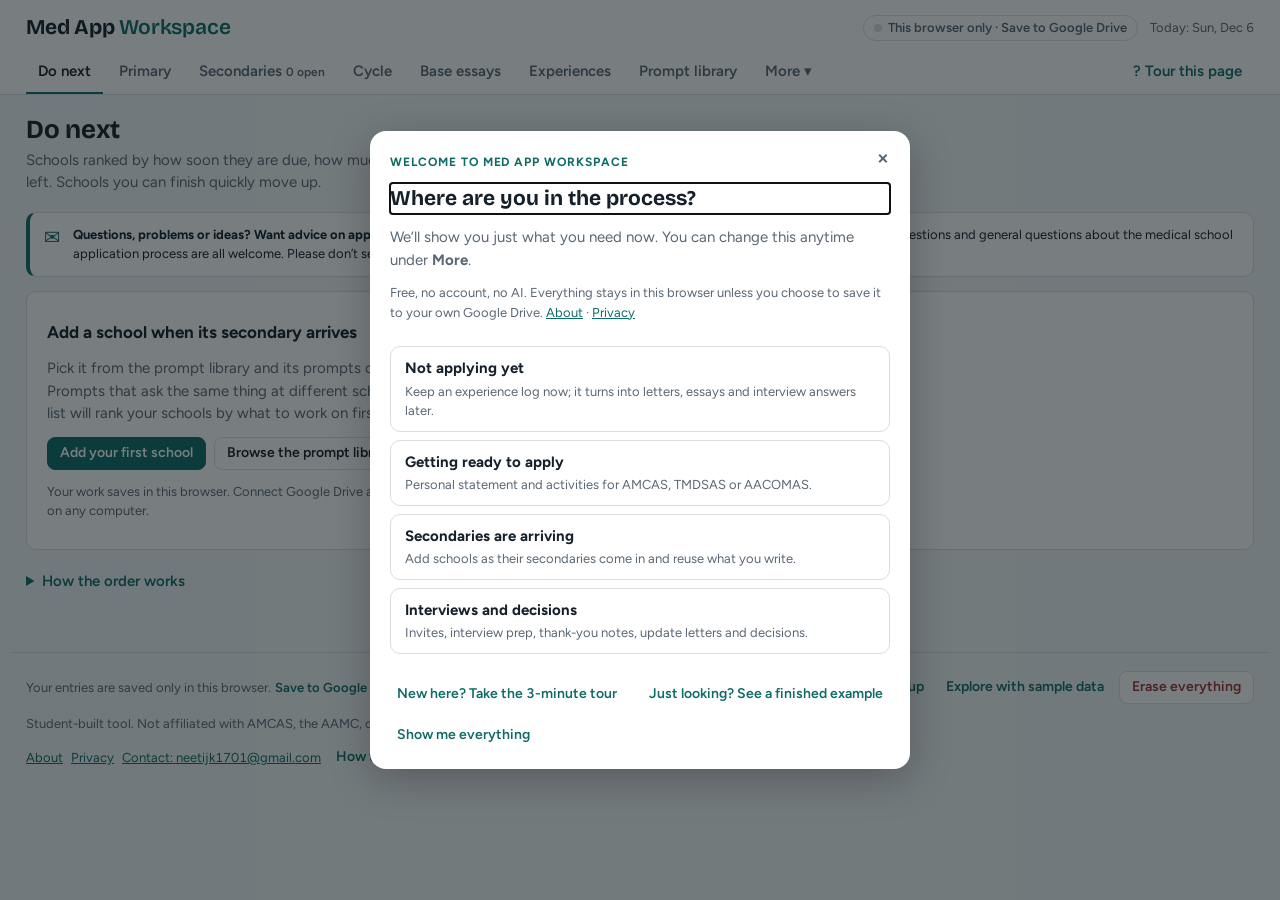
==== commit be79d3fa: "Contact card on Do next and the Experience log, footer contact link, Contact section on About Co-Aut" ====
--- a/public/index.html
+++ b/public/index.html
@@ -204,6 +204,9 @@
 .bar i{display:block; height:100%; background:var(--accent)}
 .bar.over i{background:var(--bad)}
 .meter.over{color:var(--bad); font-weight:600}
+.contact-card{display:flex; gap:12px; align-items:flex-start; border:1px solid var(--line); border-left:4px solid var(--accent); background:var(--surface); border-radius:var(--r); padding:12px 14px; margin:0 0 14px}
+.contact-card .cc-ico{font-size:20px; line-height:1.2; color:var(--accent)}
+.contact-card a{font-weight:600; overflow-wrap:anywhere}
 .banner{border-radius:var(--r); padding:12px 14px; display:flex; gap:12px; align-items:center; flex-wrap:wrap}
 .banner.warn{background:var(--warn-soft); color:var(--ink)}
 .banner.warn strong{color:var(--warn)}
@@ -527,7 +530,7 @@
   const pe = (k, key, text, b, hist)=>{ const d=SVC[k].essays.find(z=>z.k===key); const e=startPrimary(k, d); e.text=fitTo(text, d.limit, "chars"); e.status="pasted"; if(b){ e.baseId=b.id; e.basedOnV=b.versions.length; } if(hist){ e.vers=hist.filter(h=>h.label).map((h,i)=>({n:i+1, text:h.text, at:h.t, note:h.label})); e.hist=hist.filter(h=>!h.label); } return e; };
   pe("amcas","ps",PS3,bPS,[{t:ago(120), text:PS1, label:"First full draft"},{t:ago(100), text:PS2, label:""},{t:ago(92), text:PS3, label:"After Dr. Shah’s comments"}]);
   pe("tmdsas","ps",PS3,bPS); pe("tmdsas","pchar",D3,bD);
-  const A = (svc, x, o)=>{ const a=Object.assign({id:id("a"), svc, expId:x?x.id:"", title:x?x.title:"", type:x?actType(svc,x.kind):SVC[svc].act.types[0], org:x?x.org:"", dates:x?expDates(x):"", hours:x?String(expHours(x)||""):"", desc:"", mm:false, mmText:""}, o); N.acts.push(a); return a; };
+  const A = (svc, x, o)=>{ const a=Object.assign({id:id("a"), svc, expId:x?x.id:"", title:x?x.title:"", type:x?actType(svc,x.kind,x):SVC[svc].act.types[0], org:x?x.org:"", dates:x?expDates(x):"", hours:x?String(expHours(x)||""):"", desc:"", mm:false, mmText:""}, o); N.acts.push(a); return a; };
   A("amcas", xClinic, {hours:"800", desc:"Interpret between Spanish-speaking patients and volunteer physicians every Saturday. Introduced teach-back at the end of visits, wrote the one-page guide now given to every new interpreter, and added a two-question food insecurity screen to intake (140 patients screened, 52 referred to pantries).", mm:true, mmText:"A patient once told me she had stopped her blood pressure pills because the label said to take them “once” daily, and in Spanish “once” means eleven. That moment taught me that the gap in care is often not vocabulary but context and trust. I began asking every patient to repeat the plan back, and the habit has followed me into the lab and the emergency department. It is the clearest reason I want to be a physician: a plan only works if the person it is for understands it."});
   A("amcas", xLab, {hours:"2,100", desc:"Studied mechanisms of cardiac fibrosis in heart failure. Optimized an immunostaining protocol, scored tissue sections, and built the blinded scoring rubric the lab now uses to train new students. Abstract accepted for a regional cardiology meeting.", mm:true, mmText:"For eight months my staining protocol failed. Logging every variable eventually showed the antibody bound only after a longer fixation step. I learned to treat failure as information, and also that I should have asked for help much sooner, a habit I have since changed."});
   A("amcas", xScribe, {type:"Paid employment: medical/clinical", hours:"450", desc:"Document patient encounters in real time for emergency physicians two evenings a week."});
@@ -542,7 +545,7 @@
 
 /* ---------- storage ---------- */
 let S;
-const STASH = "secondaries-stash-v1";
+const STASH = "secondaries-stash-v1", UNDO_RESTORE = "medapp-undo-restore-v1";
 function sampleStash(){ try{ const o=JSON.parse(localStorage.getItem(STASH)||"null"); if(o && o.schools){ const b=blank(); return Object.assign(b, o, {demo:false}); } }catch(e){} return blank(); }
 function blank(){ return {v:1, demo:false, schools:[], bases:[], essays:[], archives:[], experiences:[], recommenders:[], apps:[], acts:[], del:{}}; }
 function load(){ try{ const raw=localStorage.getItem(KEY); if(raw){ const o=JSON.parse(raw); if(o && o.schools){ o.del=o.del||{}; o.archives=o.archives||[]; o.experiences=o.experiences||[]; o.recommenders=o.recommenders||[]; o.apps=o.apps||[]; o.acts=o.acts||[]; return o; } } }catch(e){} return blank(); }
@@ -882,9 +885,18 @@
 function latest(b){ return b && b.versions.length ? b.versions[b.versions.length-1] : {v:0, text:"", note:"", at:""}; }
 function ver(b,v){ return b.versions.find(x=>x.v===v); }
 function unsaved(b){ return b.draft !== latest(b).text; }
-function behind(e){ const b=base(e.baseId); if(!b||e.basedOnV==null) return false; const sc=school(e.schoolId); if(sc&&sc.submitted) return false; return e.basedOnV < latest(b).v; }
+const COND_RE=/^\s*\(?\s*(only (required |answer |complete )?if|if (applicable|you (are|have|were|did|answered|indicated|selected))|optional\b|applicants who|for applicants)/i;
+function isCond(p){ return COND_RE.test(p||""); }
+const BEHIND_MEMO=new Map();
+function behind(e){ const b=base(e.baseId); if(!b||e.basedOnV==null) return false; const sc=school(e.schoolId); if(sc&&sc.submitted) return false; if(e.basedOnV >= latest(b).v) return false;
+  // Only flag copies the base change actually reaches: some change lands in this copy's text.
+  if(!(e.text||"").trim()) return true;
+  const L=latest(b), key=e.id+"|"+e.basedOnV+"|"+L.v+"|"+e.text.length+"|"+e.text.slice(-24);
+  if(BEHIND_MEMO.has(key)) return BEHIND_MEMO.get(key);
+  let hit=false; try{ const old=ver(b,e.basedOnV); if(!old || old.text===e.text) hit=true; else { const segs=diff(old.text, L.text); for(let i=0;i<segs.length && !hit;i++) if(segs[i].type!=="eq" && locate(segs,i,e.text)) hit=true; } }catch(err){ hit=true; }
+  if(BEHIND_MEMO.size>2000) BEHIND_MEMO.clear(); BEHIND_MEMO.set(key,hit); return hit; }
 function words(t){ const m=t.trim().match(/\S+/g); return m? m.length : 0; }
-function count(e){ return e.unit==="chars" ? e.text.length : words(e.text); }
+function count(e){ return e.unit==="chars" ? portalText(e.text).length : words(e.text); }
 function unitL(u, n){ return u==="chars" ? "characters" : (n===1?"word":"words"); }
 function limitL(e){ return e.limit ? e.limit.toLocaleString()+" "+(e.unit==="chars"?"chars":"words") : "No limit"; }
 function target(s){ return addDays(s.received, Number(s.turnaround)||DEFAULT_TURNAROUND); }
@@ -1214,9 +1226,9 @@
 const ui = {tab:"next", schoolId:null, essayId:null, baseId:null, panel:null, histV:null, confirm:null, addSchool:false, addPrompt:false, libQ:"", libState:"", libDeg:"", libOpen:null, restore:false, pick:null, pickQ:"", pickI:0, editPrompt:false, sgAll:false, sgOpen:false};
 const TABS = [["next","Do next"],["primary","Primary"],["schools","Secondaries"],["cycle","Cycle"],["essays","Base essays"],["experiences","Experiences"]].concat(SHOW_LIBRARY? [["library","Prompt library"]] : []);
 function esc(s){ return String(s==null?"":s).replace(/[&<>"']/g, c=>({"&":"&amp;","<":"&lt;",">":"&gt;",'"':"&quot;","'":"&#39;"}[c])); }
-function stars(n){ let h=""; for(let i=1;i<=3;i++) h+= i<=n? "●" : '<span class="off">●</span>'; return '<span class="stars" aria-label="Interest '+n+' of 3">'+h+'</span>'; }
+function stars(n){ let h=""; for(let i=1;i<=3;i++) h+= i<=n? "●" : '<span class="off">●</span>'; return '<span class="stars" role="img" aria-label="Interest '+n+' of 3" title="Interest: '+(["","lower","middle","top choice"][n]||"")+'">'+h+'</span>'; }
 let toastT;
-function toast(msg){ const t=document.getElementById("toast"); t.textContent=msg; t.hidden=false; clearTimeout(toastT); toastT=setTimeout(()=>t.hidden=true, 2400); }
+function toast(msg, ms){ const t=document.getElementById("toast"); t.textContent=msg; t.hidden=false; clearTimeout(toastT); toastT=setTimeout(()=>t.hidden=true, ms||2400); }
 function go(tab, extra){ Object.assign(ui, {more:false, editDetails:false, promptOpen:false, schoolId:null, essayId:null, baseId:null, panel:null, histV:null, confirm:null, addSchool:false, addPrompt:false, editPrompt:false, pick:null, pickQ:"", pickI:0, focus:false, histSel:null, verSel:null, verCmp:false, verDone:false, expId:null, recId:null, recPreview:false, recOpen:null, expImport:false, expParsed:null}, extra||{}); ui.tab=tab; if(location.hash!=="#"+tab){ try{ history.replaceState(null,"","#"+tab);}catch(e){ location.hash=tab; } } render(); window.scrollTo(0,0); }
 
 function sizeEditor(){ const t=document.getElementById("essay-text"); if(!t || document.body.classList.contains("focus-mode")) return; const y=window.scrollY; t.style.height="auto"; t.style.height=Math.max(t.scrollHeight+4, 0)+"px"; window.scrollTo(0,y); }
@@ -1233,7 +1245,7 @@
   document.title = lm? "Experience Log" : "Med App Workspace";
   document.getElementById("tabs").hidden = lm;
   const vis=new Set(visibleTabs()), hidden=TABS.filter(([k])=>!vis.has(k));
-  document.getElementById("tabs").innerHTML = lm? "" : visibleTabs().map(k=>TABS.find(t=>t[0]===k)).filter(Boolean).map(([k,l])=>'<a href="#'+k+'" data-tab="'+k+'"'+(ui.tab===k?' aria-current="page"':'')+'>'+l+(k==="schools"?'<span class="n">'+open+' open</span>':'')+(k==="cycle"&&cycleTodos().filter(t=>t.k==="iv").length?'<span class="n">'+cycleTodos().filter(t=>t.k==="iv").length+' upcoming</span>':'')+'</a>').join("")+(lm?'':'<button class="tab-more" data-act="more" aria-expanded="'+(!!ui.more)+'">More'+(ui.more?' ▴':' ▾')+'</button><button class="tab-more tab-help" data-act="gtour-page" title="Walk through what this page does">'+(gtSection()?'? Tour this page':'? Tour')+'</button>');
+  document.getElementById("tabs").innerHTML = lm? "" : visibleTabs().map(k=>TABS.find(t=>t[0]===k)).filter(Boolean).map(([k,l])=>'<a href="#'+k+'" data-tab="'+k+'"'+(navTab()===k?' aria-current="page"':'')+'>'+l+(k==="schools"?'<span class="n">'+open+' open</span>':'')+(k==="cycle"&&cycleTodos().filter(t=>t.k==="iv").length?'<span class="n">'+cycleTodos().filter(t=>t.k==="iv").length+' upcoming</span>':'')+'</a>').join("")+(lm?'':'<button class="tab-more" data-act="more" aria-expanded="'+(!!ui.more)+'">More'+(ui.more?' ▴':' ▾')+'</button><button class="tab-more tab-help" data-act="gtour-page" title="Walk through what this page does">'+(gtSection()?'? Tour this page':'? Tour')+'</button>');
   const m = document.getElementById("main");
   const fx = ui.focus && ui.essayId && essay(ui.essayId);
   document.body.classList.toggle("focus-mode", !!fx);
@@ -1253,7 +1265,7 @@
   else if(ui.tab==="experiences") h += vExperiences();
   else h += vNext();
   const essayView = !!(ui.essayId && essay(ui.essayId));
-  const showSide = S.essays.length>1 && !essayView && !((ui.tab==="cycle"||ui.tab==="experiences"||ui.tab==="primary") && !ui.schoolId && !ui.baseId);
+  const showSide = S.essays.length>1 && !essayView && !(appStage()==="interviews" && ui.tab==="next") && !((ui.tab==="cycle"||ui.tab==="experiences"||ui.tab==="primary") && !ui.schoolId && !ui.baseId);
   let side="";
   if(showSide){
     const list=suggestions();
@@ -1307,12 +1319,13 @@
 };
 function appStage(){ const p=prefs(); if(p.applying===false) return "log"; return STAGES[p.stage]? p.stage : "all"; }
 function logMode(){ return appStage()==="log"; }
+function navTab(){ if(ui.tab==="schools" && String(ui.schoolId||"").startsWith("app-")) return "primary"; if(ui.tab==="schools" && ui.essayId){ const e=essay(ui.essayId); if(e && isLetter(e)) return "cycle"; } return ui.tab; }
 function visibleTabs(){
   const st=appStage(); if(st==="all") return TABS.map(t=>t[0]);
   const v=new Set(STAGES[st].tabs);
   if(S.bases.length || S.schools.length>=2) v.add("essays");                          // base essays once there's something to share
   if(S.schools.some(s=>s.submitted||s.ii||s.outcome)) v.add("cycle");                 // the cycle once something is submitted
-  if(ui.tab) v.add(ui.tab);
+  if(ui.tab) v.add(navTab());
   const order=STAGES[st].tabs.concat(TABS.map(t=>t[0]).filter(k=>!STAGES[st].tabs.includes(k)));
   return order.filter(k=>v.has(k));
 }
@@ -1430,11 +1443,15 @@
   return full;
 }
 
+const CONTACT_EMAIL="neetijk1701@gmail.com";
+function contactCard(){ return '<div class="contact-card" role="note"><span class="cc-ico" aria-hidden="true">✉</span><div class="grow small"><strong>Questions, problems or ideas? Want advice on applying?</strong> Email Neetij, the student who built this, at <a href="mailto:'+CONTACT_EMAIL+'?subject='+encodeURIComponent("Med App Workspace")+'">'+CONTACT_EMAIL+'</a>. Complaints, suggestions and general questions about the medical school application process are all welcome. Please don’t send essays you want kept private.</div></div>'; }
+function undoBanner(){ let undo=false; try{ undo=ui.undoRestore!==false && !!localStorage.getItem(UNDO_RESTORE); }catch(e){}
+  return undo?'<div class="banner info" style="margin-bottom:12px"><div class="grow small"><strong>You restored a backup.</strong> What you had before is kept until you dismiss this.</div><button data-act="undo-restore">Undo restore</button><button class="ghost" data-act="dismiss-undo-restore">Dismiss</button></div>':''; }
 function vExperiences(){
   ui.expView=ui.expView||"stories";
-  let h = logMode()
+  let h = undoBanner() + (logMode()? contactCard() : '') + (logMode()
     ? '<div class="row" style="justify-content:space-between; align-items:flex-end"><div><h1>Experience log</h1><p class="sub" style="margin-bottom:0">Write up each experience when it ends, while you still remember the details. Years from now those write-ups become specific letters of recommendation, ready-made AMCAS activities and secondary essays, and answers for interviews. When you apply, turn on the application tools and everything here is waiting.</p></div><span class="row"><button class="ghost" data-act="exp-intro">How this works</button><button data-act="applying-on">I’m applying this cycle</button></span></div><div style="height:14px"></div>'
-    : '<h1>Experiences</h1><p class="sub">What you’ve done, what it taught you, and what it shows about you. This stays with you from cycle to cycle. Essays and interview prep pull stories from here, and each letter writer can get a summary tailored to them. <button class="ghost small" data-act="exp-intro" style="padding:0">How this works</button>'+(!S.schools.length && !(S.apps||[]).some(a=>a.submitted)?' <button class="ghost small" data-act="applying-off" style="padding:0">Not applying yet? Show only the log</button>':'')+'</p>';
+    : '<h1>Experiences</h1><p class="sub">What you’ve done, what it taught you, and what it shows about you. This stays with you from cycle to cycle. Essays and interview prep pull stories from here, and each letter writer can get a summary tailored to them. <button class="ghost small" data-act="exp-intro" style="padding:0">How this works</button>'+(!S.schools.length && !(S.apps||[]).some(a=>a.submitted)?' <button class="ghost small" data-act="applying-off" style="padding:0">Not applying yet? Show only the log</button>':'')+'</p>');
   if(logMode()) h+=checklistHtml();
   h+='<div class="row" style="justify-content:space-between; margin-bottom:14px"><span class="seg" role="group" aria-label="View"><button data-act="exp-view" data-v="stories" aria-pressed="'+(ui.expView==="stories")+'">Experiences</button><button data-act="exp-view" data-v="self" aria-pressed="'+(ui.expView==="self")+'">Strengths &amp; weaknesses</button><button data-act="exp-view" data-v="writers" aria-pressed="'+(ui.expView==="writers")+'">Letter writers'+((S.recommenders||[]).length?' ('+S.recommenders.length+')':'')+'</button></span>'+
     '<label class="chk small">Your name <input id="pref-name" value="'+esc(prefs().name||"")+'" placeholder="For letter-writer summaries" style="width:200px"></label></div>';
@@ -1495,7 +1512,7 @@
   const k=x.kind, strengths=strengthNames().filter(t=>t!==x.title), weaknesses=weaknessNames().filter(t=>t!==x.title), selfk=SELF_KINDS.includes(k);
   let h='<button class="ghost back" data-act="'+(selfk?'back-self':'back-exp')+'">← '+(selfk?'Strengths &amp; weaknesses':'Experiences')+'</button>';
   h+='<div class="grid-f" style="margin-bottom:12px"><label class="f" style="grid-column:1/-1">Title<input id="xt-'+x.id+'" data-bind="exp:'+x.id+':title" value="'+esc(x.title)+'" style="font-weight:700; font-size:18px"></label>'+
-    (selfk?'':'<label class="f">Where<input id="xo-'+x.id+'" data-bind="exp:'+x.id+':org" value="'+esc(x.org)+'" placeholder="e.g. MD Anderson Cancer Center"></label><label class="f">Hours<input type="number" min="0" id="xh-'+x.id+'" data-bind="exp:'+x.id+':hours" value="'+esc(x.hours!==undefined&&x.hours!==""?x.hours:(expHours(x)||""))+'" placeholder="Total, roughly"></label><label class="f">Or hours per week<input type="number" min="0" step="0.5" id="xw-'+x.id+'" data-bind="exp:'+x.id+':hpw" value="'+esc(x.hpw||"")+'" placeholder="e.g. 6"><span class="small muted">'+((+x.hpw>0 && !(x.hours!==undefined&&x.hours!=="") && expHours(x))? "≈ "+expHours(x).toLocaleString()+" hours so far" : "We’ll estimate the total from your dates")+'</span></label>'+
+    (selfk?'':'<label class="f">Where<input id="xo-'+x.id+'" data-bind="exp:'+x.id+':org" value="'+esc(x.org)+'" placeholder="e.g. MD Anderson Cancer Center"></label><label class="f">Hours<input type="number" min="0" id="xh-'+x.id+'" data-bind="exp:'+x.id+':hours" value="'+esc(x.hours!==undefined&&x.hours!==""?x.hours:"")+'" placeholder="'+(expHours(x)?'≈ '+expHours(x).toLocaleString()+' estimated':'Total, roughly')+'"></label><label class="f">Or hours per week<input type="number" min="0" step="0.5" id="xw-'+x.id+'" data-bind="exp:'+x.id+':hpw" value="'+esc(x.hpw||"")+'" placeholder="e.g. 6"><span class="small muted" id="xw-hint-'+x.id+'">'+((+x.hpw>0 && !(x.hours!==undefined&&x.hours!=="") && expHours(x))? "≈ "+expHours(x).toLocaleString()+" hours so far" : "We’ll estimate the total from your dates")+'</span></label>'+
       '<label class="f">Started<input type="month" id="xsd-'+x.id+'" data-bind="exp:'+x.id+':start" value="'+esc(x.start||"")+'"></label><label class="f">Ended<input type="month" id="xed-'+x.id+'" data-bind="exp:'+x.id+':end" value="'+esc(x.end||"")+'"'+(x.ongoing?' disabled':'')+'></label><label class="chk" style="align-self:end; padding-bottom:8px"><input type="checkbox" id="xg-'+x.id+'" data-bind="exp:'+x.id+':ongoing"'+(x.ongoing?' checked':'')+'> Still doing this</label>'+
       (!x.start && !x.end && x.dates?'<p class="small muted" style="grid-column:1/-1; margin:0">Imported dates: “'+esc(x.dates)+'”. Set the months above so it sorts on your timeline.</p>':''))+
     '<label class="f">Kind<select id="xk-'+x.id+'" data-bind="exp:'+x.id+':kind">'+EXP_ORDER.map(o=>'<option value="'+o+'"'+(o===k?' selected':'')+'>'+EXP_ONE[o]+'</option>').join("")+'</select></label></div>';
@@ -1657,7 +1674,7 @@
     act:{label:"Work and activities", max:15, desc:700, mm:3, mmLimit:1325, mmLabel:"Most meaningful", types:AMCAS_TYPES}},
   tmdsas:{name:"TMDSAS", who:"Texas public schools", essays:[
       {k:"ps", t:"Personal statement", limit:5000, fam:"ps", p:"TMDSAS personal statement: your motivation for a medical career and the value of experiences that prepare you to be a physician."},
-      {k:"pchar", t:"Personal characteristics", limit:5000, fam:"diversity", p:"TMDSAS personal characteristics: personal qualities, characteristics or lived experiences that would enrich the educational experience of others."},
+      {k:"pchar", t:"Personal characteristics", limit:2500, fam:"diversity", p:"TMDSAS personal characteristics: personal qualities, characteristics or lived experiences that would enrich the educational experience of others."},
       {k:"opt", t:"Optional essay", limit:2500, fam:"anything", opt:true, p:"TMDSAS optional essay: unique circumstances or life experiences relevant to your application that you haven’t presented elsewhere."},
       {k:"dualA", t:"MD/PhD essay A", limit:5000, fam:"mdphd", dual:true, p:"TMDSAS MD/PhD essay A: your motivation for a dual degree, your research interests and career goals."},
       {k:"dualB", t:"MD/PhD essay B", limit:5000, fam:"research", dual:true, p:"TMDSAS MD/PhD essay B: your significant research experience, with your mentor’s name and title, your contributions, and any publications."}],
@@ -1672,10 +1689,11 @@
 function primaryEssay(k, key){ return S.essays.find(e=>e.schoolId==="app-"+k && e.pkey===key); }
 function startPrimary(k, d){
   const a=appRec(k), b=S.bases.find(x=>x.family===d.fam);
-  const e={id:id("e"), schoolId:a.id, pkey:d.k, prompt:d.p, limit:d.limit, unit:"chars", family:d.fam, baseId:b?b.id:null, basedOnV:null, text:"", status:"todo", localEdit:false, optional:!!d.opt, group:"", cut:false};
+  const e={id:id("e"), schoolId:a.id, pkey:d.k, prompt:d.p, limit:d.limit, unit:"chars", family:d.fam, baseId:b?b.id:null, basedOnV:null, text:"", status:"todo", localEdit:false, optional:!!d.opt||isCond(d.p), group:"", cut:false};
   S.essays.push(e); return e;
 }
-function actType(k, kind){ const t=SVC[k].act.types;
+function actType(k, kind, x){ const t=SVC[k].act.types; const blob=x? ((x.title||"")+" "+(x.org||"")+" "+(x.summary||"")) : "";
+  if(k==="amcas" && kind==="clinical" && x){ if(/shadow/i.test(blob)) return "Physician shadowing/clinical observation"; if(/\b(paid|job|employ|technician|tech\b|scribe|CNA|EMT|medical assistant|phlebotom)/i.test(blob) && !/volunteer/i.test(blob)) return "Paid employment: medical/clinical"; }
   const want={amcas:{research:"Research/lab", clinical:"Community service/volunteer: medical/clinical", activity:"Extracurricular activities"}, tmdsas:{research:"Research activities", clinical:"Healthcare activities", activity:"Extracurricular activities"}, aacomas:{research:"Experience: research", clinical:"Experience: healthcare experience", activity:"Experience: extracurricular activities"}}[k][kind];
   return t.includes(want)? want : t[0]; }
 function actMeter(n, lim){ const over=lim && n>lim; return '<span class="small" style="color:'+(over?'var(--bad)':'var(--muted)')+'">'+n.toLocaleString()+(lim?' / '+lim.toLocaleString():'')+' chars'+(over?' · '+(n-lim).toLocaleString()+' over':'')+'</span>'; }
@@ -1703,19 +1721,23 @@
   const X=(S.experiences||[]).filter(x=>STORY_KINDS.includes(x.kind));
   let h='<div class="pb" data-tour="acts" style="border-top:1px solid var(--line-soft)"><div class="row" style="justify-content:space-between"><h3 style="margin:0">'+c.label+'</h3><span class="small muted">'+A.length+(c.max?' of '+c.max:'')+' entries'+(c.mm?' · '+mm+' of '+c.mm+' '+c.mmLabel.toLowerCase():'')+' · '+c.desc+' characters each</span></div>';
   h+='<div class="row" style="margin:8px 0"><select id="act-from-'+k+'" aria-label="Start from an experience"><option value="">Start from an experience…</option>'+X.filter(x=>!A.some(a=>a.expId===x.id)).map(x=>'<option value="'+x.id+'">'+esc(x.title.slice(0,70))+'</option>').join("")+'</select><button data-act="act-add" data-k="'+k+'">Add</button>'+(c.max&&A.length>=c.max?'<span class="small" style="color:var(--warn)">You’ve reached '+c.max+' entries.</span>':'')+'</div>';
-  if(A.length) h+='<ul class="list">'+A.map(x=>{ const isOpen=open===x.id, n=(x.desc||"").length;
+  if(A.length) h+='<ul class="list">'+A.map(x=>{ const isOpen=open===x.id, n=portalText(x.desc||"").length;
     let li='<li style="display:block"><div class="row" style="justify-content:space-between; flex-wrap:nowrap"><div class="main"><div class="row"><b>'+esc(x.title||"Untitled")+'</b>'+(x.mm?'<span class="chip acc">'+c.mmLabel+'</span>':'')+'</div><div class="chips"><span class="chip">'+esc(x.type||"")+'</span>'+(x.hours?'<span class="chip">'+esc(x.hours)+' hrs</span>':'')+'</div>'+actMeter(n,c.desc)+'</div><button class="ghost" data-act="act-open" data-id="'+x.id+'">'+(isOpen?'Close':'Edit')+'</button></div>';
     if(isOpen){ const e=exp(x.expId);
       li+='<div class="stack" style="gap:8px; margin-top:10px"><div class="grid-f"><label class="f">Title<input id="at-'+x.id+'" data-bind="act:'+x.id+':title" value="'+esc(x.title||"")+'"></label>'+
-        '<label class="f">Type<select id="ay-'+x.id+'" data-bind="act:'+x.id+':type">'+c.types.map(t=>'<option'+(t===x.type?' selected':'')+'>'+esc(t)+'</option>').join("")+'</select></label>'+
+        '<label class="f">Type<select id="ay-'+x.id+'" data-bind="act:'+x.id+':type">'+(x.type?'':'<option value="" selected>Choose a type…</option>')+c.types.map(t=>'<option'+(t===x.type?' selected':'')+'>'+esc(t)+'</option>').join("")+'</select></label>'+
         '<label class="f">Organization<input id="ao-'+x.id+'" data-bind="act:'+x.id+':org" value="'+esc(x.org||"")+'"></label>'+
         '<label class="f">Dates<input id="ad-'+x.id+'" data-bind="act:'+x.id+':dates" value="'+esc(x.dates||"")+'"></label>'+
-        '<label class="f">Hours<input id="ah-'+x.id+'" data-bind="act:'+x.id+':hours" value="'+esc(x.hours||"")+'" placeholder="Total hours"></label></div>'+
+        '<label class="f">Hours<input id="ah-'+x.id+'" data-bind="act:'+x.id+':hours" value="'+esc(x.hours||"")+'" placeholder="Total hours"></label>'+
+        '<label class="f">City, state<input id="al-'+x.id+'" data-bind="act:'+x.id+':loc" value="'+esc(x.loc||"")+'"></label>'+
+        '<label class="f">Contact name<input id="acn-'+x.id+'" data-bind="act:'+x.id+':contact" value="'+esc(x.contact||(e&&e.contact)||"")+'"></label>'+
+        '<label class="f">Contact title<input id="act-'+x.id+'" data-bind="act:'+x.id+':contactRole" value="'+esc(x.contactRole||(e&&e.contactRole)||"")+'"></label>'+
+        '<label class="f">Contact email<input type="email" id="ace-'+x.id+'" data-bind="act:'+x.id+':contactEmail" value="'+esc(x.contactEmail||(e&&e.contactEmail)||"")+'"></label></div>'+
         '<label class="f">Description <span id="am-'+x.id+'">'+actMeter(n,c.desc)+'</span><textarea id="ax-'+x.id+'" rows="5" data-bind="act:'+x.id+':desc">'+esc(x.desc||"")+'</textarea></label>'+
         (c.mm?'<label class="chk"><input type="checkbox" id="amm-'+x.id+'" data-bind="act:'+x.id+':mm"'+(x.mm?' checked':'')+((!x.mm&&mm>=c.mm)?' disabled':'')+'> '+c.mmLabel+(!x.mm&&mm>=c.mm?' (you’ve picked '+c.mm+')':'')+'</label>':'')+
-        (c.mm&&x.mm?'<label class="f">Why it was most meaningful <span id="amt-'+x.id+'">'+actMeter((x.mmText||"").length,c.mmLimit)+'</span><textarea id="amx-'+x.id+'" rows="5" data-bind="act:'+x.id+':mmText">'+esc(x.mmText||"")+'</textarea></label>':'')+
+        (c.mm&&x.mm?'<label class="f">Why it was most meaningful <span id="amt-'+x.id+'">'+actMeter(portalText(x.mmText||"").length,c.mmLimit)+'</span><textarea id="amx-'+x.id+'" rows="5" data-bind="act:'+x.id+':mmText">'+esc(x.mmText||"")+'</textarea></label>':'')+
         (e&&(e.items||[]).length?'<details><summary class="small" style="cursor:pointer">Lessons from “'+esc(e.title.slice(0,50))+'” to draw on</summary><ul class="small" style="margin:6px 0; padding-left:18px">'+e.items.map(it=>'<li><b>'+esc(it.head||"")+'</b> '+esc((it.text||"").slice(0,160))+((it.text||"").length>160?'…':'')+'</li>').join("")+'</ul></details>':'')+
-        '<div class="row"><button class="ghost" data-act="act-copy" data-id="'+x.id+'">Copy description</button>'+confirmBtn("del-act:"+x.id,"Remove","Remove this entry")+'</div></div>'; }
+        '<div class="row"><button class="ghost" data-act="act-copy" data-id="'+x.id+'">Copy description</button>'+(c.mm&&x.mm?'<button class="ghost" data-act="act-copy" data-f="mmText" data-id="'+x.id+'">Copy most-meaningful essay</button>':'')+confirmBtn("del-act:"+x.id,"Remove","Remove this entry")+'</div></div>'; }
     return li+'</li>'; }).join("")+'</ul>';
   else h+='<p class="small muted" style="margin:0">'+(X.length?'Pick an experience to start an entry with its title, place, dates and description, then trim to '+c.desc+' characters.':'Add your experiences on the Experiences tab to start entries from them, or add one blank.')+'</p>';
   return h+'</div>';
@@ -1821,7 +1843,8 @@
 }
 function checksHtml(e){
   const {out, stats}=essayChecks(e);
-  let h='<div class="panel"><div class="ph"><h3 style="flex:1">Writing checks</h3>'+(stats?'<span class="small muted">'+stats.W+' words · '+stats.paras+' paragraph'+(stats.paras===1?'':'s')+' · ~'+stats.read+' min read</span>':'')+'</div>';
+  const wn=(typeof wrongNames==="function" && !isPrimaryE(e))? wrongNames(e) : [];
+  let h=(wn.length?'<div class="banner warn" style="margin-bottom:10px"><div class="grow small"><strong>Mentions '+wn.map(x=>'“'+esc(x.alias)+'”').join(", ")+'</strong>, another school on your list. See the note under the essay.</div></div>':'')+'<div class="panel"><div class="ph"><h3 style="flex:1">Writing checks</h3>'+(stats?'<span class="small muted">'+stats.W+' words · '+stats.paras+' paragraph'+(stats.paras===1?'':'s')+' · ~'+stats.read+' min read</span>':'')+'</div>';
   if(!stats) return h+'<div class="pb small muted">Checks appear once you start writing. They run in your browser; nothing is sent anywhere.</div></div>';
   if(!out.length) return h+'<div class="pb small muted">Nothing flagged. These checks look for common phrases, repetition and long sentences, not quality.</div></div>';
   return h+'<ul class="list">'+out.sort((a,b)=>b.sev-a.sev).map(c=>'<li><div class="main small">'+esc(c.t)+'</div>'+(c.a!=null?'<button class="ghost small" data-act="chk-show" data-a="'+c.a+'" data-b="'+c.b+'">Show</button>':'')+'</li>').join("")+'</ul><div class="pb small muted" style="padding-top:6px">Suggestions, not rules. A common phrase can be fine if the rest is specific.</div></div>';
@@ -1878,7 +1901,7 @@
       if(n<0 && n>=-14 && !s.thanks) out.push({s, k:"thanks", n:0, d:s.iv, t:"Thank-you notes after your "+fmt(s.iv)+" interview", c:"warn"});
     } else if(s.ii){ out.push({s, k:"sched", n:1, d:s.ii, t:"Interview invite: schedule your date", c:"warn"}); }
   });
-  S.essays.filter(e=>isLetter(e) && e.status!=="pasted").forEach(e=>{ const s=school(e.schoolId); if(!s) return; const n=e.due?daysUntil(e.due):null;
+  S.essays.filter(e=>isLetter(e) && e.status!=="pasted").forEach(e=>{ const s=school(e.schoolId); if(!s) return; if(e.family==="thanks" && s.thanks) return; const n=e.due?daysUntil(e.due):null;
     out.push({s, e, k:"letter", n:n==null?30:n, d:e.due, t:(FAM[e.family]||"Letter")+(e.due?" · send by "+fmt(e.due):"")+(e.status==="ready"?" · ready to send":""), c:n!=null&&n<=3?"warn":""}); });
   (S.recommenders||[]).forEach(r=>{ if(r.received || !r.due) return; const n=daysUntil(r.due); if(n>30) return;
     out.push({s:null, r, who:"Letter from "+(r.name||"letter writer"), k:"rec", n, d:r.due, t:(n<0?"Letter overdue since "+fmt(r.due):"Letter due "+(n===0?"today":dayLabel(r.due)))+(r.asked?"":" · not asked yet"), c:n<=7?"warn":""}); });
@@ -2035,7 +2058,7 @@
     step("Name a strength and back it with a moment from an experience", X.some(x=>x.kind==="strength"), "self"),
     step("Add a letter writer, even one you’ll ask years from now", (S.recommenders||[]).length, "writers")];
   else if(st==="primary") steps=[
-    step("Choose which applications you’re using (AMCAS, TMDSAS, AACOMAS)", prefs().services!==undefined, "primary"),
+    step("Choose which applications you’re using (AMCAS, TMDSAS, AACOMAS)", prefs().services!==undefined || (S.acts||[]).length>0 || S.essays.some(e=>isPrimaryE(e) && (e.text||"").trim()), "primary"),
     step("Start your personal statement", S.essays.some(e=>isPrimaryE(e) && e.family==="ps" && (e.text||"").trim()), "primary"),
     step("Write up your main experiences, so activities and essays can draw on them", story.some(writtenUp), "exp"),
     step("Add your activities (start each from an experience)", (S.acts||[]).length, "primary")];
@@ -2070,15 +2093,15 @@
   const rows = S.schools.filter(s=>!s.submitted).map(s=>({s, p:plan(s)})).sort((a,b)=>b.p.score-a.p.score);
   const done = S.schools.filter(s=>s.submitted);
   const flagged = S.essays.filter(behind);
-  let h = '<h1>Do next</h1><p class="sub">'+(appStage()==="primary"? 'Your primary application first; schools show up here once their secondaries arrive.' : 'Schools ranked by how soon they are due, how much you want them, and how much writing is left. Schools you can finish quickly move up.')+'</p>';
-  h += stageNudge() + checklistHtml();
+  let h = undoBanner()+'<h1>Do next</h1><p class="sub">'+(appStage()==="primary"? 'Your primary application first; schools show up here once their secondaries arrive.' : appStage()==="interviews"? 'Interviews, thank-you notes, update letters and decisions first, then anything still open.' : 'Schools ranked by how soon they are due, how much you want them, and how much writing is left. Schools you can finish quickly move up.')+'</p>';
+  h += contactCard() + stageNudge() + checklistHtml();
   { const st=appStage(); if(STAGES[st]){ const v=visibleTabs();
       if(v.includes("cycle") && !STAGES[st].tabs.includes("cycle")) h += tipHtml("cycle-tab", '<b>A Cycle tab just appeared.</b> Now that you’ve submitted, track interview invites and dates, thank-you notes, update letters and decisions there.');
-      if(v.includes("essays") && !STAGES[st].tabs.includes("essays")) h += tipHtml("base-tab", '<b>A Base essays tab just appeared.</b> Once two schools ask the same kind of question, write it once there and give each school its own trimmed copy.'); } }
+      if(st!=="interviews" && v.includes("essays") && !STAGES[st].tabs.includes("essays")) h += tipHtml("base-tab", '<b>A Base essays tab just appeared.</b> Once two schools ask the same kind of question, write it once there and give each school its own trimmed copy.'); } }
   h += vBrief(rows) + '<!--SIDE-M-->';
   { const t=cycleTodos(); if(t.length) h += '<div class="panel" style="margin-bottom:16px"><div class="ph"><h2 style="flex:1">Interviews and letters</h2><button class="ghost small" data-tab="cycle">Cycle tab</button></div><ul class="list">'+t.slice(0,5).map(x=>'<li><div class="main"><div class="small" style="font-weight:600">'+esc(x.s?x.s.name:x.who)+'</div><div class="chips"><span class="chip '+x.c+'">'+esc(x.t)+'</span></div></div>'+(x.e?'<button data-act="open-essay" data-id="'+x.e.id+'">Open</button>':x.r?'<button data-act="open-rec" data-id="'+x.r.id+'">Open</button>':'<button data-act="open-school" data-id="'+x.s.id+'">Open</button>')+'</li>').join("")+'</ul></div>'; }
   if(!S.schools.length) h += '<div class="panel hero-empty"><h2>Add a school when its secondary arrives</h2><p>Pick it from the prompt library and its prompts come with it, or paste them yourself. Prompts that ask the same thing at different schools can share one base essay, and this list will rank your schools by what to work on first.</p><div class="row"><button class="primary" data-act="first-school">Add your first school</button>'+(SHOW_LIBRARY?'<button data-act="go-library">Browse the prompt library</button>':'')+'<button data-act="try-examples">Explore with sample data</button></div><p class="small">'+(Sync.state().connected?'Your work saves in this browser and to your own Google Drive.':(Sync.available()?'Your work saves in this browser. Connect Google Drive at the top to keep it safe on any computer.':'Everything you enter stays on this device. Nothing is sent anywhere.'))+'</p></div>';
-  else if(!rows.length) h += '<div class="panel empty">Nothing open. Add a school when a secondary arrives.</div>';
+  else if(!rows.length) h += '<div class="panel empty">'+(appStage()==="interviews"? 'Every school is submitted. Interviews, letters and decisions are on the <a href="#cycle" data-tab="cycle">Cycle tab</a>.' : 'Nothing open. Add a school when a secondary arrives.')+'</div>';
   else {
     h += '<div class="panel" data-tour="ranked"><ol class="list">';
     rows.forEach((r,i)=>{
@@ -2090,7 +2113,7 @@
     });
     h += '</ol></div>';
   }
-  if(done.length) h += '<p class="small muted" style="margin-top:14px">Submitted: '+done.map(s=>esc(s.name)).join(", ")+'</p>';
+  if(done.length) h += '<p class="small muted" style="margin-top:14px">'+done.length+' submitted'+(done.length<=5? ': '+done.map(s=>esc(s.name)).join(", ") : '')+'. <a href="#cycle" data-tab="cycle">See them on the Cycle tab</a>.</p>';
   h += '<details class="how"><summary>How the order works</summary><div><p>Each school gets a due date: the date you received the secondary plus your turnaround (default '+DEFAULT_TURNAROUND+' days), or the school’s own deadline if that comes first. Schools due sooner rank higher; overdue schools rank highest.</p><p>Interest multiplies that: top choice ×1.35, middle ×1, lower ×0.7. Schools with about one essay’s worth of work left get a small boost, since finishing them clears your list fastest. Essays that can start from a base count as less work than ones you write from scratch.</p><p>Pin a school on its page to keep it at the top regardless.</p></div></details>';
   return h;
 }
@@ -2132,10 +2155,14 @@
   let h = '<div class="row" style="justify-content:space-between; align-items:flex-end; margin-bottom:14px"><div><h1>Secondaries</h1><p class="sub" style="margin:0">Each school’s secondary essays, sorted by due date.</p><label class="chk small" style="margin-top:8px"><input type="checkbox" id="pref-dual"'+(prefs().dual?' checked':'')+'> I’m applying MD/PhD or DO/PhD</label></div><div class="row">'+(S.schools.some(s=>!s.submitted)?'<button data-act="ics">Add due dates to calendar</button>':'')+(SHOW_LIBRARY?'<button data-act="go-library">Add from prompt library</button>':'')+'<button class="primary" data-act="toggle-add-school">Add school</button></div></div>';
   if(ui.addSchool) h += addSchoolForm();
   h += feeSummary();
+  const nSub=S.schools.filter(s=>s.submitted).length, q=(ui.schQ||"").trim();
+  if(S.schools.length>=8) h += '<div class="row" style="margin-bottom:10px; gap:12px"><input id="sch-q" type="search" data-schq="1" placeholder="Find a school" value="'+esc(ui.schQ||"")+'" style="max-width:260px">'+(nSub?'<label class="chk small"><input type="checkbox" data-act="hide-sub"'+(ui.hideSub?' checked':'')+'> Hide submitted ('+nSub+')</label>':'')+'</div>';
+  const shown=list.filter(({s})=>(!ui.hideSub || !s.submitted) && (!q || s.name.toLowerCase().includes(q.toLowerCase()) || (()=>{ const L=libFind(s.libName||s.name); return L && (nickHit(L,q) || nickHay(L).includes(q.toLowerCase())); })()));
   h += '<div class="panel" data-tour="schools"><ul class="list">';
-  list.forEach(({s,p})=>{
+  if(list.length && !shown.length) h += '<li class="empty">No schools match.</li>';
+  shown.forEach(({s,p})=>{
     const es=secEssays(s.id); const fin=es.filter(e=>e.status==="ready"||e.status==="pasted").length;
-    h += '<li><div class="main"><div class="row"><h2>'+esc(s.name)+'</h2>'+stars(s.interest)+'</div><div class="chips">'+
+    h += '<li><div class="main"><div class="row"><h2><button class="linkish" data-act="open-school" data-id="'+s.id+'" style="font:inherit; background:none; border:0; padding:0; color:inherit; cursor:pointer; text-align:left">'+esc(s.name)+'</button></h2>'+stars(s.interest)+'</div><div class="chips">'+
       (s.submitted? (stage(s).k==="sub"||stage(s).k==="comp" ? '<span class="pill st-pasted">'+stage(s).t+(s.submittedAt?' '+fmt(s.submittedAt):'')+(+s.feeAmt>0 && !s.fee && !s.waiver?' · fee not paid':'')+'</span>' : '<span class="chip '+stage(s).c+'">'+esc(stage(s).t)+'</span>') : p.reasons.slice(0,1).map(c=>'<span class="chip '+c.c+'">'+esc(c.t)+'</span>').join(""))+
       (s.waiver?'<span class="chip">Fee waived</span>':(!s.fee && +s.feeAmt>0 && !s.submitted?'<span class="chip warn">$'+(+s.feeAmt)+' unpaid</span>':''))+(s.track==="dual"?'<span class="chip acc">'+esc(dualLabel(libFind(s.libName||s.name)))+'</span>':'')+(es.length && !s.submitted?'<span class="chip">'+fin+' of '+es.length+' essays ready</span>':'')+(es.some(behind)?'<span class="chip warn">Base updated</span>':'')+'</div></div><button data-act="open-school" data-id="'+s.id+'">Open</button></li>';
   });
@@ -2144,13 +2171,19 @@
   return h;
 }
 function schoolTaken(name){ const n=(name||"").trim().toLowerCase(); return S.schools.some(s=>s.name.toLowerCase()===n); }
+// Names people actually type, for search only (the wrong-school check uses NICK alone).
+const SEARCH_NICK = {"University of North Texas Health Science Center - Texas College of Osteopathic Medicine (UNTHSC-TCOM)":["TCOM","UNT","UNTHSC","UNT TCOM"], "Vanderbilt University School of Medicine":["Vandy"], "Boston University Chobanian & Avedisian School of Medicine":["BU","BUSM"], "University of Washington School of Medicine":["UW","UDub"], "University of Pennsylvania Perelman School of Medicine":["Penn"], "University of Michigan Medical School":["Michigan","UM"], "Icahn School of Medicine at Mount Sinai":["Sinai","ISMMS"], "University of Pittsburgh School of Medicine":["UPitt"], "Johns Hopkins University School of Medicine":["JHMI"], "UT Southwestern Medical School":["UTSWMC"], "Washington University in St. Louis School of Medicine":["WUSM","WUSTL"], "Northwestern University Feinberg School of Medicine":["NU","NUFSM"], "Case Western Reserve University School of Medicine":["Case"], "University of Chicago Pritzker School of Medicine":["U Chicago"], "Columbia Vagelos College of Physicians and Surgeons":["CUIMC"], "Ohio State University College of Medicine":["OSU"], "UNC Chapel Hill School of Medicine":["UNC SOM"]};
+function nickNorm(t){ return (t||"").toLowerCase().replace(/[^a-z0-9]/g,""); }
+function nicksOf(name){ return (NICK[name]||[]).concat(SEARCH_NICK[name]||[]); }
+function nickHit(x, q){ const n=nickNorm(q); return n.length>=2 && nicksOf(x.name).some(a=>nickNorm(a)===n); }
+function nickHay(x){ return nicksOf(x.name).join(" ").toLowerCase(); }
 function pickMatches(q){
   q=(q||"").trim().toLowerCase();
   const words=q.split(/\s+/).filter(Boolean);
-  const hit=x=>{ const n=(x.name+" "+x.state+" "+(x.deg||"MD")).toLowerCase(); return words.every(w=> w==="md"||w==="do" ? (x.deg||"MD").toLowerCase()===w : n.includes(w)); };
+  const hit=x=>{ if(nickHit(x,q)) return true; const n=(x.name+" "+x.state+" "+(x.deg||"MD")+" "+nickHay(x)).toLowerCase(); return words.every(w=> w==="md"||w==="do" ? (x.deg||"MD").toLowerCase()===w : n.includes(w)); };
   if(!words.length) return LIB.schools.slice(0, 60);
   // whole phrase at the start of the name first, then the phrase anywhere, then the rest
-  const rank=x=>{ const n=x.name.toLowerCase(); return n.startsWith(q)?0 : n.includes(q)?1 : 2; };
+  const rank=x=>{ const n=x.name.toLowerCase(); return nickHit(x,q)?-1 : n.startsWith(q)?0 : n.includes(q)?1 : 2; };
   return LIB.schools.filter(hit).map((x,i)=>({x,i,r:rank(x)})).sort((a,b)=>a.r-b.r||a.i-b.i).map(o=>o.x).slice(0, 60);
 }
 function pickOptions(){
@@ -2182,7 +2215,7 @@
   h += '<div class="chosen"><b>'+esc(L?L.name:'')+(L?' <span class="muted" style="font-weight:400">· '+esc(L.state)+(L.deg==="DO"?' · DO':'')+'</span>':'')+'</b>'+(L?'':'')+'<button type="button" class="ghost" data-act="pick-change">Change school</button></div>';
   if(!L) h += '<label class="f">School name<input id="ns-name" required value="'+esc(pk.name)+'" placeholder="Full name of the school"></label><p class="small muted" style="margin:0">This school isn’t in the prompt library, so you’ll add its prompts yourself on the next screen.</p>';
   else {
-    if(ui.pickDual==null) ui.pickDual = !!prefs().dual;
+    if(ui.pickDual==null) ui.pickDual = !!prefs().dual && hasDual(L) && L.deg!=="DO";
     const dl=dualLabel(L), dual=ui.pickDual;
     h += '<div class="row" role="group" aria-label="Applying as"><span class="small muted" style="font-weight:600">Applying as</span><span class="seg"><button type="button" data-act="pick-track" data-v="0" aria-pressed="'+(!dual)+'">'+(L.deg==="DO"?"DO":"MD")+'</button><button type="button" data-act="pick-track" data-v="1" aria-pressed="'+dual+'">'+dl+'</button></span>'+
       (dual && !hasDual(L) ? '<span class="small muted">No '+dl+' prompts were posted for this school. Add them yourself after adding it.</span>' : (dual && L.mdphd.md==="instead" ? '<span class="small muted">'+dl+' applicants answer these instead of the regular secondary.</span>' : (dual?'<span class="small muted">Regular secondary plus '+L.mdphd.prompts.length+' '+dl+' prompt'+(L.mdphd.prompts.length===1?'':'s')+'.</span>':'')))+'</div>';
@@ -2191,7 +2224,7 @@
     if(dual && dualNote(L)) h += '<p class="small" style="margin:0; padding:8px 10px; border-radius:8px; background:var(--warn-soft)">'+dualNote(L)+'</p>';
     if(!list.length) h += '<p class="small muted" style="margin:0">'+esc(L.none||"No prompts posted")+' on its SDN thread. You can add prompts yourself after adding the school.</p>';
     else h += '<div class="stack" style="gap:8px"><div class="row" style="justify-content:space-between"><h3>Prompts to add</h3><span class="row"><button type="button" class="ghost small" data-act="pick-all" data-v="1">Select all</button><button type="button" class="ghost small" data-act="pick-all" data-v="0">Select none</button></span></div>'+
-      '<ul class="plist">'+list.map(o=>'<li><label><input type="checkbox" class="pick-p" value="'+o.k+'" checked><span><span>'+(o.dual?'<span class="chip acc" style="margin-right:6px">'+esc(dl)+(L.mdphd.cycle?' · '+esc(L.mdphd.cycle.slice(0,4)+"–"+L.mdphd.cycle.slice(7)):'')+'</span>':'')+esc(o.p.p)+'</span><div class="pm">'+limTxt(o.p)+' · '+esc(FAM[o.p.fam]||"Other")+(o.p.opt?' · optional':'')+(o.p.group?' · '+esc(o.p.group):'')+(!o.dual&&promptCycle(L,false)?' · '+cyc(L.pc)+' prompt':'')+'</div></span></label></li>').join("")+'</ul>'+
+      '<ul class="plist">'+list.map(o=>'<li><label><input type="checkbox" class="pick-p" value="'+o.k+'"'+(isCond(o.p.p)?'':' checked')+'><span><span>'+(o.dual?'<span class="chip acc" style="margin-right:6px">'+esc(dl)+(L.mdphd.cycle?' · '+esc(L.mdphd.cycle.slice(0,4)+"–"+L.mdphd.cycle.slice(7)):'')+'</span>':'')+esc(o.p.p)+'</span><div class="pm">'+limTxt(o.p)+' · '+esc(FAM[o.p.fam]||"Other")+(o.p.opt?' · optional':isCond(o.p.p)?' · only if it applies to you':'')+(o.p.group?' · '+esc(o.p.group):'')+(!o.dual&&promptCycle(L,false)?' · '+cyc(L.pc)+' prompt':'')+'</div></span></label></li>').join("")+'</ul>'+
       '<p class="small muted" style="margin:0">Uncheck any you won’t write. You can add or remove prompts later on the school’s page. Prompts come from the school’s <a href="'+esc(L.url)+'" target="_blank" rel="noopener">SDN thread</a>; check them against the portal. Different in the portal? '+reportLink(L.name, dual, "Tell us")+'.</p></div>';
   }
   h += '<div class="grid-f">'+
@@ -2243,7 +2276,7 @@
         '<div class="erow-m">'+meter(e)+'</div>'+
         '<select class="pill '+stClass(e)+'" aria-label="Status" id="st-'+e.id+'" data-bind="essay:'+e.id+':status">'+statusOpts(e)+'</select>'+
         '<button data-act="open-essay" data-id="'+e.id+'">Open</button>'+
-        '<details class="emenu"><summary aria-label="More for this prompt">⋯</summary><div>'+(ui.confirm==="del-essay:"+e.id? '<button class="danger" data-act="confirm" data-key="del-essay:'+e.id+'">'+(e.text.trim()?'Remove and delete text':'Yes, remove')+'</button><button data-act="cancel-confirm">Keep it</button>' : '<button class="ghost danger" data-act="ask-confirm" data-key="del-essay:'+e.id+'">Remove this prompt</button>')+'</div></details></li>';
+        '<details class="emenu"'+(ui.confirm==="del-essay:"+e.id?' open':'')+'><summary aria-label="More for this prompt">⋯</summary><div>'+(ui.confirm==="del-essay:"+e.id? '<button class="danger" data-act="confirm" data-key="del-essay:'+e.id+'">'+(e.text.trim()?'Remove and delete text':'Yes, remove')+'</button><button data-act="cancel-confirm">Keep it</button>' : '<button class="ghost danger" data-act="ask-confirm" data-key="del-essay:'+e.id+'">Remove this prompt</button>')+'</div></details></li>';
     });
     h += '</ul>';
   }
@@ -2258,7 +2291,7 @@
 function addPromptForm(s, missing){
   let lib='';
   if(missing && missing.length){
-    lib = '<div class="pb stack" style="gap:8px; border-bottom:1px solid var(--line-soft)"><h3>From the prompt library</h3><ul class="plist">'+missing.map(o=>'<li><div class="row" style="justify-content:space-between; align-items:flex-start; flex-wrap:nowrap"><span style="min-width:0">'+(o.dual?'<span class="chip acc" style="margin-right:6px">'+esc(dualLabel(libFind(s.libName||s.name)))+'</span>':'')+esc(o.p.p)+'<div class="pm">'+limTxt(o.p)+' · '+esc(FAM[o.p.fam]||"Other")+(o.p.opt?' · optional':'')+'</div></span><button type="button" data-act="lib-addback" data-k="'+o.k+'">Add</button></div></li>').join("")+'</ul></div><div class="pb" style="padding-bottom:0"><h3>Or add your own</h3></div>';
+    lib = '<div class="pb stack" style="gap:8px; border-bottom:1px solid var(--line-soft)"><h3>From the prompt library</h3><ul class="plist">'+missing.map(o=>'<li><div class="row" style="justify-content:space-between; align-items:flex-start; flex-wrap:nowrap"><span style="min-width:0">'+(o.dual?'<span class="chip acc" style="margin-right:6px">'+esc(dualLabel(libFind(s.libName||s.name)))+'</span>':'')+esc(o.p.p)+'<div class="pm">'+limTxt(o.p)+' · '+esc(FAM[o.p.fam]||"Other")+(o.p.opt?' · optional':isCond(o.p.p)?' · only if it applies to you':'')+'</div></span><button type="button" data-act="lib-addback" data-k="'+o.k+'">Add</button></div></li>').join("")+'</ul></div><div class="pb" style="padding-bottom:0"><h3>Or add your own</h3></div>';
   }
   return lib+'<form data-form="add-prompt" data-id="'+s.id+'" class="pb stack" style="border-bottom:1px solid var(--line-soft)">'+
     '<label class="f">Prompt (paste it from the school’s portal)<textarea id="np-p" rows="3" required></textarea></label>'+
@@ -2315,7 +2348,7 @@
     '<label class="f">Prompt type<select id="ep-f">'+Object.entries(FAM).map(([k,l])=>'<option value="'+k+'"'+(e.family===k?' selected':'')+'>'+l+'</option>').join("")+'</select></label>'+
     '<div class="f" style="justify-content:flex-end"><label class="chk"><input type="checkbox" id="ep-o"'+(e.optional?' checked':'')+'> Optional</label></div></div>'+
     '<div class="row"><button class="primary" type="submit">Save prompt</button><button type="button" data-act="edit-prompt">Cancel</button></div></div></form>';
-  else h += '<div class="row" style="gap:14px; margin-top:4px"><button class="ghost small" data-act="edit-prompt" style="padding-left:0">Edit prompt, limit or type</button>'+(s.libName?reportLink(s.libName, !!e.dual):'')+'</div>';
+  else h += '<div class="row" style="gap:14px; margin-top:4px"><button class="ghost small" data-act="edit-prompt" style="padding-left:0">Edit prompt, limit or type</button>'+(s.libName && !isLetter(e)?reportLink(s.libName, !!e.dual):'')+'</div>';
   { let t="";
     if(!isPrimaryE(e) && !isLetter(e) && !e.baseId && e.family!=="why" && e.family!=="other" && S.essays.some(o=>o.id!==e.id && o.family===e.family && o.schoolId!==e.schoolId && !isPrimaryE(o)))
       t=tipHtml("base", '<b>Another school asks a similar question.</b> Write this once as a base essay (<b>Make this the base</b>, beside the essay), then trim a copy for each school. When you improve the base, every copy that’s behind gets flagged.');
@@ -2338,19 +2371,19 @@
   if(ui.panel==="compare" && b) h += comparePanel(e,b);
   h += versionsHtml(e);
   if(ui.panel==="hist") h += '<div class="panel"><div class="ph"><h2 style="flex:1">Recovery copies</h2><button class="ghost" data-act="panel" data-p="">Close</button></div><div class="pb">'+historyHtml(e)+'</div></div>';
-  h += '<textarea class="page" id="essay-text" data-bind="essay:'+e.id+':text" aria-label="Essay for '+esc(s.name)+'" placeholder="Write or paste this school’s version here.">'+esc(e.text)+'</textarea>';
+  h += '<textarea class="page" id="essay-text" data-bind="essay:'+e.id+':text" aria-label="Essay for '+esc(s.name)+'" placeholder="'+(isPrimaryE(e)?'Write or paste your essay here.':isLetter(e)?'Write your letter here.':'Write or paste this school’s version here.')+'">'+esc(e.text)+'</textarea>';
   h += '<div id="names-slot">'+namesBanner(e)+'</div>';
   if(isLetter(e)) h += '<div class="row"><label class="chk small">Send by <input type="date" id="due-'+e.id+'" data-bind="essay:'+e.id+':due" value="'+esc(e.due||"")+'"></label><span class="small muted">Shows up on Do next and the Cycle tab, and in your calendar file.</span></div>';
   { const lv=lastVer(e), u=Sync.docLink("essay:"+e.id)||(lv?Sync.docLink("ver:"+e.id+":"+lv.n):"");
     h += '<div class="ebar">'+meter(e)+'<span class="grow"></span>'+
       '<select class="pill '+stClass(e)+'" aria-label="Status" id="st2-'+e.id+'" data-bind="essay:'+e.id+':status">'+statusOpts(e)+'</select>'+
-      '<button data-act="focus-on">Focus</button><button class="primary" data-act="copy-portal" data-id="'+e.id+'">Copy for portal</button>'+
-      '<details class="emenu"><summary aria-label="More actions">⋯</summary><div>'+
+      '<button data-act="focus-on">Focus</button><button class="primary" data-act="copy-portal" data-id="'+e.id+'">'+(isLetter(e)?'Copy':'Copy for portal')+'</button>'+
+      '<details class="emenu"'+(String(ui.confirm||"").startsWith("del-essay:")?' open':'')+'><summary aria-label="More actions">⋯</summary><div>'+
         (u?'<a class="small" style="padding:6px 10px" href="'+u+'" target="_blank" rel="noopener">Open in Drive</a>':'')+
         ((e.hist||[]).length?'<button class="ghost" data-act="panel" data-p="hist">Recovery copies ('+e.hist.length+')</button>':'')+
         (ui.confirm==="del-essay:"+e.id? '<button class="danger" data-act="confirm" data-key="del-essay:'+e.id+'">Yes, remove this prompt</button>' : '<button class="ghost danger" data-act="ask-confirm" data-key="del-essay:'+e.id+'">Remove this prompt</button>')+
       '</div></details></div>';
-    h += '<p class="small muted" id="copy-note-'+e.id+'" style="margin:2px 0 0">Copy for portal cleans up curly quotes and extra spaces, then copies.</p>'; }
+    h += '<p class="small muted" id="copy-note-'+e.id+'" style="margin:2px 0 0">'+(isLetter(e)?'Copy cleans up curly quotes and extra spaces, then copies.':'Copy for portal cleans up curly quotes and extra spaces, then copies.')+'</p>'; }
   h += '</div><aside class="stack">';
   const ckN=(essayChecks(e).out||[]).length, stP=storiesPanel(e), sugg=suggestions(e.id), sibs=b? S.essays.filter(x=>x.baseId===b.id && x.id!==e.id) : [];
   const side=["checks","stories","base","similar"].includes(ui.side)? ui.side : "checks";
@@ -2386,7 +2419,7 @@
 }
 function sibRow(x,b){
   const sc=school(x.schoolId);
-  let st = sc.submitted? '<span class="pill st-pasted">Submitted</span>' : behind(x)? '<span class="chip warn">From v'+x.basedOnV+' · base is v'+latest(b).v+'</span>' : x.basedOnV? '<span class="chip">Up to date · v'+x.basedOnV+'</span>' : '<span class="chip">Not adapted yet</span>';
+  let st = sc.submitted? '<span class="pill st-pasted">Submitted</span>' : behind(x)? '<span class="chip warn">From v'+x.basedOnV+' · base is v'+latest(b).v+'</span>' : x.basedOnV? '<span class="chip">'+(x.basedOnV<latest(b).v? 'From v'+x.basedOnV+' · v'+latest(b).v+' changes don’t reach it' : 'Up to date · v'+x.basedOnV)+'</span>' : '<span class="chip">Not adapted yet</span>';
   return '<li><div class="main"><div class="small" style="font-weight:600">'+esc(sc.name)+'</div><div class="chips">'+st+'<span class="pill '+stClass(x)+'">'+statusLabel(x)+'</span><span class="chip">'+limitL(x)+'</span></div></div><button class="ghost" data-act="open-essay" data-id="'+x.id+'">Open</button></li>';
 }
 function reviewPanel(e,b){
@@ -2476,7 +2509,8 @@
     h += '<div class="panel"><div class="ph"><h2 style="flex:1">v'+(ui.histV-1)+' → v'+ui.histV+'</h2><button class="ghost" data-act="hist" data-v="">Close</button></div><div class="pb diff">'+segs.map(s=>s.type==="eq"?esc(s.a.join("")):'<del>'+esc(s.a.join(""))+'</del><ins>'+esc(s.b.join(""))+'</ins>').join("")+'</div></div>';
   }
   h += '</div><aside class="stack">';
-  h += '<div class="panel"><div class="ph"><h3>School versions</h3></div>'+(linked.length?'<ul class="list">'+linked.map(x=>sibRow(x,b)).join("")+'</ul>':'<div class="empty small">None linked.</div>');
+  const nBehind=linked.filter(behind).length;
+  h += '<div class="panel"><div class="ph"><h3 style="flex:1">School versions</h3>'+(nBehind>1?'<button class="ghost small" data-act="all-caught-up" data-id="'+b.id+'">Mark all '+nBehind+' caught up to v'+latest(b).v+'</button>':'')+'</div>'+(linked.length?'<ul class="list">'+linked.map(x=>sibRow(x,b)).join("")+'</ul>':'<div class="empty small">None linked.</div>');
   if(unl.length) h += '<div class="pb small" style="border-top:1px solid var(--line-soft)"><div class="muted" style="margin-bottom:6px">Same prompt type, not linked:</div>'+unl.map(x=>'<div class="row" style="justify-content:space-between; margin-bottom:4px"><span>'+esc(school(x.schoolId).name)+'</span><button class="ghost" data-act="link-from-base" data-id="'+x.id+'">Link</button></div>').join("")+'</div>';
   h += '</div>';
   h += '<div class="panel"><div class="ph"><h3>Versions</h3></div><ul class="list">'+b.versions.slice().reverse().map(x=>'<li><div class="main small"><b>v'+x.v+'</b> · '+fmt(x.at)+'<div class="muted">'+esc(x.note||"No note")+'</div></div>'+(x.v>1?'<button class="ghost" data-act="hist" data-v="'+x.v+'">Changes</button>':'')+'</li>').join("")+'</ul></div>';
@@ -2547,7 +2581,7 @@
 function vLibrary(){
   const q=ui.libQ.trim().toLowerCase();
   const states=[...new Set(LIB.schools.map(x=>x.state))].sort();
-  const list = LIB.schools.filter(x=>(!ui.libState || x.state===ui.libState) && (!ui.libDeg || (ui.libDeg==="DUAL" ? hasDual(x) : (x.deg||"MD")===ui.libDeg)) && (!q || x.name.toLowerCase().includes(q) || x.prompts.some(p=>p.p.toLowerCase().includes(q))));
+  const list = LIB.schools.filter(x=>(!ui.libState || x.state===ui.libState) && (!ui.libDeg || (ui.libDeg==="DUAL" ? hasDual(x) : (x.deg||"MD")===ui.libDeg)) && (!q || x.name.toLowerCase().includes(q) || nickHit(x,q) || nickHay(x).includes(q) || x.prompts.some(p=>p.p.toLowerCase().includes(q))));
   const withP = LIB.schools.filter(x=>x.prompts.length).length, fresh = LIB.schools.filter(x=>x.prompts.length && !x.pc).length;
   let h='<h1>Prompt library</h1><p class="sub">'+libCountText()+', with prompts for '+withP+'. Add a school and its prompts, limits and prompt types come with it, already linked to your matching base essays.</p>';
   h += '<div class="banner info small" style="margin-bottom:14px"><div class="grow">'+(LIB.prev ? '<strong>The '+cyc(CYCLE)+' prompts are coming in: '+fresh+' of '+LIB.schools.length+' schools so far.</strong> Schools without this year’s prompts yet show last cycle’s ('+cyc(LIB.prev)+'), marked as such. ' : 'Prompts are from the '+esc(CYCLE)+' cycle. ')+'They’re collected from each school’s Student Doctor Network thread (updated '+fmt(LIB.updated)+'). Schools can change wording and limits, so check each one in the school’s portal. Spotted a difference? '+reportLink("", false, "Report a prompt change")+'.</div></div>';
@@ -2597,7 +2631,7 @@
   if(hasWork && !S.demo && !Sync.state().connected && (since==null || since<=-7)) h += '<div class="banner warn" style="margin-bottom:12px"><div class="grow small"><strong>'+(since==null?'You haven’t saved a backup yet.':'Last backup was '+Math.abs(since)+' days ago.')+'</strong> Your work lives only in this browser. Clearing site data or losing this device erases it.</div><button data-act="backup">Download backup</button></div>';
   if(Sync.state().connected && !S.demo) h += '<div id="mirror-slot" style="margin-bottom:10px">'+Sync.mirrorHtml()+'</div>';
   h += '<div class="stack" style="gap:10px"><div class="row" style="justify-content:space-between"><span>'+(Sync.state().connected? 'Saved to your Google Drive'+(Sync.state().email?' ('+esc(Sync.state().email)+')':'')+' and in this browser. <button class="ghost small" data-act="sync-disconnect" style="padding:0">Disconnect</button>' : 'Your entries are saved only in this browser.'+(Sync.available()?' <button class="ghost small" data-act="sync-connect" style="padding:0">Save to Google Drive</button>':''))+(S.lastBackup?' Last backup '+fmt(S.lastBackup)+'.':'')+'</span><span class="row"><button class="ghost" data-act="backup">Download backup</button><button class="ghost" data-act="restore">Restore backup</button>'+(S.demo?'<button data-act="exit-sample">Back to my data</button>':'<button class="ghost" data-act="try-examples">Explore with sample data</button>'+confirmBtn("clear","Erase everything",Sync.state().connected?"Erase everything (schools, essays, experiences, letter writers) here and in Google Drive":"Erase everything (schools, essays, experiences, letter writers) on this device"))+'</span></div>'+
-    '<div class="row" style="justify-content:space-between"><span>Student-built tool. Not affiliated with AMCAS, the AAMC, or any medical school. Always check prompts, limits and deadlines in each school’s portal.</span><span class="row"><a class="small" href="about.html">About</a><a class="small" href="privacy.html">Privacy</a><button class="ghost" data-act="tour">How to use this app</button><button class="ghost" data-act="gtour">Guided tour</button>'+(logMode()?'<button class="ghost" data-act="applying-on">Show the application tools</button>':'')+'</span></div></div>';
+    '<div class="row" style="justify-content:space-between"><span>Student-built tool. Not affiliated with AMCAS, the AAMC, or any medical school. Always check prompts, limits and deadlines in each school’s portal.</span><span class="row"><a class="small" href="about.html">About</a><a class="small" href="privacy.html">Privacy</a><a class="small" href="mailto:'+CONTACT_EMAIL+'">Contact: '+CONTACT_EMAIL+'</a><button class="ghost" data-act="tour">How to use this app</button><button class="ghost" data-act="gtour">Guided tour</button>'+(logMode()?'<button class="ghost" data-act="applying-on">Show the application tools</button>':'')+'</span></div></div>';
   return h;
 }
 
@@ -2640,11 +2674,14 @@
     case "link-from-base": { const x=essay(d.id); const b=base(ui.baseId); x.baseId=b.id; if(x.text.trim()){ x.basedOnV=latest(b).v; x.localEdit=true; } save(); render(); break; }
     case "lib-add": go("schools",{addSchool:true, pick:{kind:"lib", name:d.school}}); break;
     case "ics": downloadIcs(); break;
+    case "all-caught-up": { const b=base(d.id); if(!b) break; const v=latest(b).v; let n=0; S.essays.forEach(e=>{ if(e.baseId===b.id && behind(e)){ e.basedOnV=v; n++; } }); save(); render(); toast(n+(n===1?" copy":" copies")+" marked caught up to v"+v+". Their text wasn’t changed."); break; }
+    case "hide-sub": ui.hideSub=!ui.hideSub; render(); break;
+    case "mark-portal": { const x=essay(d.id); if(!x) break; x.status="pasted"; if(x.family==="thanks"){ const sc=school(x.schoolId); if(sc) sc.thanks=true; } freezeVer(x, isLetter(x)?"Sent":"Submitted"); save(); render(); toast(isLetter(x)?"Marked sent.":"Marked In portal."); break; }
     case "copy-portal": { const x=essay(d.id); if(!x) break; if(!x.text.trim()){ toast("Nothing to copy yet. Write the essay first."); break; } const clean=portalText(x.text); const c=clean.length, w=words(clean);
       const over = x.limit && (x.unit==="chars" ? c>x.limit : w>x.limit);
       const note=document.getElementById("copy-note-"+x.id);
       const msg=(over?'Over the limit: ':'Copied: ')+w.toLocaleString()+' words · '+c.toLocaleString()+' characters with spaces'+(x.limit?' (limit '+limitL(x)+')':'')+'.';
-      const done=()=>{ if(note){ note.textContent=msg; note.style.color= over?'var(--bad)':'var(--good)'; } const nm=wrongNames(x); toast(nm.length? 'Copied, but it still mentions '+nm.map(y=>y.alias).join(", ")+'.' : (over? 'Copied, but it’s over this school’s limit.' : 'Copied. Paste it into the portal.')); };
+      const done=()=>{ if(note){ note.textContent=msg; setTimeout(()=>{ try{ note.scrollIntoView({block:"center", behavior:"smooth"}); }catch(e){} },30); note.style.color= over?'var(--bad)':'var(--good)'; if(!over && x.status!=="pasted" && !isPrimaryE(x)){ const bt=document.createElement("button"); bt.className="ghost small"; bt.dataset.act="mark-portal"; bt.dataset.id=x.id; bt.textContent=isLetter(x)?"Sent it? Mark sent":"Pasted it? Mark In portal"; bt.style.marginLeft="8px"; note.appendChild(bt); } } const nm=wrongNames(x); toast(nm.length? 'Copied, but it still mentions '+nm.map(y=>y.alias).join(", ")+'.' : (over? (isPrimaryE(x)?'Copied, but it’s over the limit.':'Copied, but it’s over this school’s limit.') : (isLetter(x)?'Copied.':'Copied. Paste it into the portal.'))); };
       const fallback=()=>{ const ta=document.createElement("textarea"); ta.value=clean; ta.style.position="fixed"; ta.style.opacity="0"; document.body.appendChild(ta); ta.select(); try{ document.execCommand("copy"); done(); }catch(err){ toast("Couldn’t copy. Select the text and copy it yourself."); } ta.remove(); };
       try{ navigator.clipboard.writeText(clean).then(done, fallback); }catch(err){ fallback(); }
       break; }
@@ -2685,10 +2722,10 @@
     case "chk-show": { const ta=document.getElementById("essay-text"); if(!ta) break; const a=+d.a, b2=+d.b; ta.focus(); ta.setSelectionRange(a, Math.min(b2, ta.value.length)); const ratio=a/Math.max(1,ta.value.length); ta.scrollTop=Math.max(0, ratio*ta.scrollHeight - ta.clientHeight/3); ta.scrollIntoView({block:"center"}); break; }
     case "prim-start": { const c=SVC[d.k], dd=c&&c.essays.find(z=>z.k===d.d); if(!dd) break; const e=primaryEssay(d.k,d.d)||startPrimary(d.k,dd); save(); go("primary",{essayId:e.id}); toast(e.baseId?"Linked to your base “"+base(e.baseId).title+"”. Start from it and trim to "+dd.limit.toLocaleString()+" characters.":"Write it here. When it’s good, use “Make this the base” so your other applications and secondaries can start from it."); break; }
     case "act-add": { const sel=document.getElementById("act-from-"+d.k), xid=sel?sel.value:"", x=xid?exp(xid):null; const c=SVC[d.k].act;
-      const a={id:id("a"), svc:d.k, expId:x?x.id:"", title:x?x.title:"", type:x?actType(d.k,x.kind):c.types[0], org:x?x.org||"":"", dates:x?expDates(x):"", hours:x&&expHours(x)?String(expHours(x)):"", desc:x?(x.summary||""):"", mm:false, mmText:""};
+      const a={id:id("a"), svc:d.k, expId:x?x.id:"", title:x?x.title:"", type:x?actType(d.k,x.kind,x):"", org:x?x.org||"":"", dates:x?expDates(x):"", hours:x&&expHours(x)?String(expHours(x)):"", desc:x?(x.summary||""):"", mm:false, mmText:""};
       S.acts=S.acts||[]; S.acts.push(a); ui.actOpen=a.id; appRec(d.k); save(); render(); if(x && a.desc.length>c.desc) toast("Started from “"+x.title.slice(0,40)+"”. Trim the description to "+c.desc+" characters."); break; }
     case "act-open": ui.actOpen = ui.actOpen===d.id? null : d.id; render(); break;
-    case "act-copy": { const a=(S.acts||[]).find(z=>z.id===d.id); if(a) copyText(portalText(a.desc||"")); break; }
+    case "act-copy": { const a=(S.acts||[]).find(z=>z.id===d.id); if(a) copyText(portalText(a[d.f==="mmText"?"mmText":"desc"]||"")); break; }
     case "exp-view": ui.expView=d.v; render(); break;
     case "exp-intro": openTour("exp"); break;
     case "more": ui.more=!ui.more; render(); break;
@@ -2749,7 +2786,7 @@
       if(a==="arch-use"){ const x=essay(ui.essayId); if(x && !x.text.trim()){ x.text=old.text; x.localEdit=true; save(); render(); toast("Copied in your "+cyc(ar.cycle)+" essay. Update it for this year."); } }
       else copyText(old.text);
       break; }
-    case "backup": downloadBackup(); break;
+    case "backup": if(S.demo){ toast("You’re looking at the sample data. Click Back to my data first, then download your backup."); break; } downloadBackup(); break;
     case "sync-connect": Sync.connect(); break;
     case "sync-resume": Sync.resume(); break;
     case "sync-run": Sync.retry(); break;
@@ -2766,6 +2803,8 @@
     case "prev-drop": { const x=essay(ui.essayId); if(x&&x.prev){ x.prev.splice(+d.i,1); if(!x.prev.length) delete x.prev; save(); render(); } break; }
     case "restore": { const f=document.getElementById("restore-file"); f.value=""; f.click(); break; }
     case "try-examples": { flush(); if(!S.demo){ try{ localStorage.setItem(STASH, JSON.stringify(S)); }catch(e){ toast("Couldn’t set your data aside in this browser, so the sample wasn’t loaded."); break; } } S=seed(); S.del={}; snapshot(); writeLocal(); go("next"); toast("Sample loaded. Your own data is set aside until you click Back to my data."); break; }
+    case "undo-restore": { let o=null; try{ o=JSON.parse(localStorage.getItem(UNDO_RESTORE)||"null"); }catch(e){} if(!o){ toast("Nothing to undo."); break; } S=Object.assign(blank(), o, {demo:false}); save(); try{ localStorage.removeItem(UNDO_RESTORE); }catch(e){} ui.undoRestore=false; go("next"); toast("Back to what you had before the restore."); break; }
+    case "dismiss-undo-restore": ui.undoRestore=false; try{ localStorage.removeItem(UNDO_RESTORE); }catch(e){} render(); break;
     case "exit-sample": { S=sampleStash(); snapshot(); try{ localStorage.setItem(KEY, JSON.stringify(S)); localStorage.removeItem(STASH); }catch(e){} go("next"); toast("Back to your own data."); break; }
     case "first-school": go("schools",{addSchool:true}); setTimeout(()=>{ const n=document.getElementById("pick-q"); if(n) n.focus(); },0); break;
     case "tour": openTour(); break;
@@ -2818,7 +2857,13 @@
 document.getElementById("restore-file").addEventListener("change", ev=>{
   const file = ev.target.files && ev.target.files[0]; if(!file) return;
   const r = new FileReader();
-  r.onload = ()=>{ try{ const o=JSON.parse(r.result); if(!o||!Array.isArray(o.schools)||!Array.isArray(o.essays)||!Array.isArray(o.bases)) throw 0; S=o; save(); go("next"); toast("Restored "+o.schools.length+" schools and "+o.essays.length+" essays"); }catch(e){ toast("That file isn’t a backup from this app."); } };
+  r.onload = ()=>{ let o; try{ o=JSON.parse(r.result); if(!o||!Array.isArray(o.schools)||!Array.isArray(o.essays)||!Array.isArray(o.bases)) throw 0; }catch(e){ toast("That file isn’t a backup from this app."); return; }
+    if(o.demo){ toast("That file is the sample data, not your own backup, so it wasn’t restored."); return; }
+    const mine = S.demo? sampleStash() : S;
+    try{ localStorage.setItem(UNDO_RESTORE, JSON.stringify(mine)); }catch(e){}
+    if(S.demo){ try{ localStorage.removeItem(STASH); }catch(e){} }
+    S=o; S.demo=false; save(); ui.undoRestore=true; go("next");
+    const pl=(n,w)=>n+" "+w+(n===1?"":"s"); toast("Restored "+pl(o.schools.length,"school")+", "+pl(o.essays.length,"essay")+" and "+pl((o.experiences||[]).length,"experience")+". Changed your mind? Use Undo restore at the top of the page.", 6000); };
   r.readAsText(file);
 });
 
@@ -2895,16 +2940,20 @@
   closeTour(); document.getElementById("tour").hidden=true;
   GT.sample=false; GT.back=only? back : null;
   if(!S.demo){ flush(); try{ localStorage.setItem(STASH, JSON.stringify(S)); }catch(e){ toast("Couldn’t set your data aside in this browser, so the tour can’t start."); return; } S=seed(); S.del={}; snapshot(); writeLocal(); GT.sample=true; }
-  GT.on=true; GT.i=0; GT.steps=gtSteps(); if(only){ const f=GT.steps.filter(x=>only.includes(x.sec)); if(f.length) GT.steps=f; }
+  GT.on=true; GT.i=0; GT.steps=gtSteps();
+  if(!only){ const first={primary:["primary","exp"], log:["exp"], interviews:["cycle"]}[appStage()]; if(first){ const a=GT.steps.filter(x=>first.includes(x.sec)), b=GT.steps.filter(x=>!first.includes(x.sec)); const intro=b.filter(x=>x.sec==="next"); GT.steps=intro.concat(a, b.filter(x=>x.sec!=="next")); } }
+  if(only){ const f=GT.steps.filter(x=>only.includes(x.sec)); if(f.length) GT.steps=f; }
   document.getElementById("gt").hidden=false; gtShow();
 }
 function gtEnd(keep){
   GT.on=false; document.getElementById("gt").hidden=true;
   const home=()=>{ const b=GT.back; if(b && !keep){ const ok=(!b.schoolId||school(b.schoolId)) && (!b.essayId||essay(b.essayId)) && (!b.expId||exp(b.expId)) && (!b.recId||rec(b.recId)); if(ok){ go(b.tab, {schoolId:b.schoolId, essayId:b.essayId, baseId:b.baseId, expId:b.expId, recId:b.recId}); ui.expView=b.expView; render(); return; } } go("next"); };
+  try{ localStorage.removeItem("medapp-tour-on"); }catch(e){}
   if(GT.sample && !keep){ S=sampleStash(); snapshot(); try{ localStorage.setItem(KEY, JSON.stringify(S)); localStorage.removeItem(STASH); }catch(e){} home(); toast(GT.back? "Back to your page." : "Tour finished. You’re back to your own data."); }
   else { home(); if(keep) toast("Explore the example as long as you like. “Back to my data” is at the top."); }
 }
-function gtShow(){
+function gtMark(){ try{ if(GT.sample) localStorage.setItem("medapp-tour-on","1"); }catch(e){} }
+function gtShow(){ gtMark();
   const st=GT.steps[GT.i]; if(!st) return gtEnd(false);
   st.go();
   const el=document.querySelector(st.sel); if(el && el.scrollIntoView){ const tall=el.getBoundingClientRect().height > window.innerHeight*0.55; el.scrollIntoView({block: tall? "start":"center"}); if(tall) window.scrollBy(0,-90); }
@@ -2985,7 +3034,7 @@
   else if(ev.key==="ArrowLeft" && tourStep>0){ tourStep--; renderTour(); }
 });
 function libEssays(L, sid, dual, pc){
-  return L.prompts.map(p=>{ const b=S.bases.find(x=>x.family===p.fam); const e={id:id("e"), schoolId:sid, prompt:p.p, lib:p.p, libLimit:p.limit||0, limit:p.limit||0, unit:p.unit, family:p.fam, baseId:(b && p.fam!=="why")? b.id : null, basedOnV:null, text:"", status:"todo", localEdit:false, optional:!!p.opt, group:p.group||"", cut:!!p.cut}; if(dual) e.dual=true; if(pc) e.pc=pc; return e; });
+  return L.prompts.map(p=>{ const b=S.bases.find(x=>x.family===p.fam); const e={id:id("e"), schoolId:sid, prompt:p.p, lib:p.p, libLimit:p.limit||0, limit:p.limit||0, unit:p.unit, family:p.fam, baseId:(b && p.fam!=="why")? b.id : null, basedOnV:null, text:"", status:"todo", localEdit:false, optional:!!p.opt||isCond(p.p), group:p.group||"", cut:!!p.cut}; if(dual) e.dual=true; if(pc) e.pc=pc; return e; });
 }
 function addFromLibrary(name, extra, keys, dual){
   const L=libFind(name); if(!L) return;
@@ -2998,6 +3047,7 @@
   const linked=es.filter(e=>e.baseId).length;
   ui.pickDual=null; ui.nsDraft=null;
   save(); go("schools",{schoolId:s.id});
+  if(s.submitted){ toast("Added "+s.name+" as submitted."); return; }
   if(!es.length){ ui.addPrompt=true; render(); }
   toast(es.length? "Added with "+es.length+(es.length===1?" prompt":" prompts")+(linked?", "+linked+" linked to your base essays":"") : (L.prompts.length||hasDual(L)? "Added with no prompts. Add the ones you need below." : "Added. No prompts were posted for this school, so add them from the portal."));
 }
@@ -3042,10 +3092,13 @@
   if(el.id==="pick-q"){ ui.pickQ=el.value; ui.pickI=0; const l=document.getElementById("pick-list"); if(l) l.innerHTML=pickListHTML(); el.setAttribute("aria-activedescendant","pick-o0"); return; }
   if(el.dataset.libstate){ ui.libState=el.value; render(); return; }
   if(el.dataset.libdeg){ ui.libDeg=el.value; render(); return; }
+  if(el.dataset.schq){ ui.schQ=el.value; const pos=el.selectionStart; render(); const n=document.getElementById("sch-q"); if(n){ n.focus(); try{ n.setSelectionRange(pos,pos);}catch(e){} } return; }
   if(el.dataset.libq){ ui.libQ=el.value; const pos=el.selectionStart; render(); const n=document.getElementById("libq"); n.focus(); try{ n.setSelectionRange(pos,pos);}catch(e){} return; }
   if(el.id==="pref-name"){ prefs().name=el.value; save(); return; }
-  if(el.dataset.bind && /^act:/.test(el.dataset.bind) && !(el.type==="checkbox"||el.tagName==="SELECT")){ const [,aid,f]=el.dataset.bind.split(":"); const a=(S.acts||[]).find(z=>z.id===aid); if(a){ a[f]=el.value; save(); const lim=SVC[a.svc].act; if(f==="desc"){ const m=document.getElementById("am-"+a.id); if(m) m.innerHTML=actMeter(el.value.length,lim.desc); } if(f==="mmText"){ const m=document.getElementById("amt-"+a.id); if(m) m.innerHTML=actMeter(el.value.length,lim.mmLimit); } } return; }
-  if(el.dataset.bind && /^(exp|expi|rec|recn):/.test(el.dataset.bind) && !(el.type==="checkbox"||el.tagName==="SELECT"||el.type==="date"||el.type==="month")){ bindExtra(el); return; }
+  if(el.dataset.bind && /^act:/.test(el.dataset.bind) && !(el.type==="checkbox"||el.tagName==="SELECT")){ const [,aid,f]=el.dataset.bind.split(":"); const a=(S.acts||[]).find(z=>z.id===aid); if(a){ a[f]=el.value; save(); const lim=SVC[a.svc].act; if(f==="desc"){ const m=document.getElementById("am-"+a.id); if(m) m.innerHTML=actMeter(portalText(el.value).length,lim.desc); } if(f==="mmText"){ const m=document.getElementById("amt-"+a.id); if(m) m.innerHTML=actMeter(portalText(el.value).length,lim.mmLimit); } } return; }
+  if(el.dataset.bind && /^(exp|expi|rec|recn):/.test(el.dataset.bind) && !(el.type==="checkbox"||el.tagName==="SELECT"||el.type==="date"||el.type==="month")){ bindExtra(el);
+    const hm=/^exp:([^:]+):(hpw|hours)$/.exec(el.dataset.bind); if(hm){ const x=exp(hm[1]), hint=document.getElementById("xw-hint-"+hm[1]); if(x && hint){ const typed=x.hours!==undefined&&x.hours!==""; hint.textContent=(+x.hpw>0 && !typed && expHours(x))? "≈ "+expHours(x).toLocaleString()+" hours so far" : typed&&+x.hpw>0? "Using the total you typed" : "We’ll estimate the total from your dates"; } }
+    return; }
   const bnd=el.dataset.bind; if(!bnd) return;
   const [kind,idv,field]=bnd.split(":");
   if(el.type==="checkbox"||el.tagName==="SELECT"||el.type==="date"||el.type==="number"||el.type==="time") return; // handled on change
@@ -3076,9 +3129,11 @@
   if(el.tagName==="TEXTAREA"||(el.tagName==="INPUT"&&el.type==="text")) return;
   obj[field]=val;
   if(kind==="essay" && field==="status" && val==="pasted") freezeVer(obj, isLetter(obj)?"Sent":"Submitted");
+  if(kind==="essay" && field==="status" && val==="pasted" && obj.family==="thanks"){ const sc=school(obj.schoolId); if(sc) sc.thanks=true; }
   if(kind==="school" && field==="submitted" && val) S.essays.filter(x=>x.schoolId===obj.id && (x.text||"").trim()).forEach(x=>{ if(x.status!=="pasted") x.status="pasted"; freezeVer(x, "Submitted"); });
   if(kind==="essay" && field==="status" && (val==="ready"||val==="pasted")){ const w=wrongNames(obj); if(w.length) setTimeout(()=>toast("Heads up: this essay still mentions "+w.map(x=>x.alias).join(", ")+"."),50); }
   if(kind==="school" && field==="submitted") obj.submittedAt = val ? (obj.submittedAt||iso(today())) : null;
+  if(kind==="school" && field==="submitted" && val){ const left=secEssays(obj.id).filter(e=>!e.optional && e.status!=="ready" && e.status!=="pasted"); if(left.length) toast("Marked submitted, but "+left.length+(left.length===1?" required essay isn’t":" required essays aren’t")+" marked ready or In portal. Untick Submitted if that was a mistake.", 6000); }
   if(kind==="school" && field==="submittedAt" && val) obj.submitted = true;
   if(kind==="school" && field==="outcome"){ obj.outcomeDate = val ? iso(today()) : ""; obj.hist=(obj.hist||[]).concat([{o:val, d:iso(today())}]).slice(-6); }
   if(kind==="school" && (field==="ii"||field==="iv"||field==="complete") && val && !obj.submitted){ obj.submitted=true; obj.submittedAt=obj.submittedAt||val; }
@@ -3124,6 +3179,8 @@
 let lastDay=iso(today());
 document.addEventListener("visibilitychange", ()=>{ if(document.visibilityState!=="visible") return; const a=document.activeElement; if(a && (a.tagName==="TEXTAREA" || a.tagName==="INPUT")) return; if(iso(today())!==lastDay){ lastDay=iso(today()); } render(); });
 window.addEventListener("hashchange", ()=>{ const t=location.hash.slice(1); if(t==="log"){ go("experiences"); return; } if(TABS.some(x=>x[0]===t) && t!==ui.tab) go(t); });
+// A reload in the middle of a tour shouldn't strand you in the example data.
+try{ if(localStorage.getItem("medapp-tour-on") && S.demo && localStorage.getItem(STASH)){ S=sampleStash(); localStorage.setItem(KEY, JSON.stringify(S)); localStorage.removeItem(STASH); } localStorage.removeItem("medapp-tour-on"); }catch(e){}
 if(!S.demo && (S.essays||[]).map(migrateVers).some(Boolean)) save();
 const h0=location.hash.slice(1); if(TABS.some(x=>x[0]===h0)) ui.tab=h0;
 // the Experience Log front door: someone arriving at #log with nothing else here gets the log on its own
